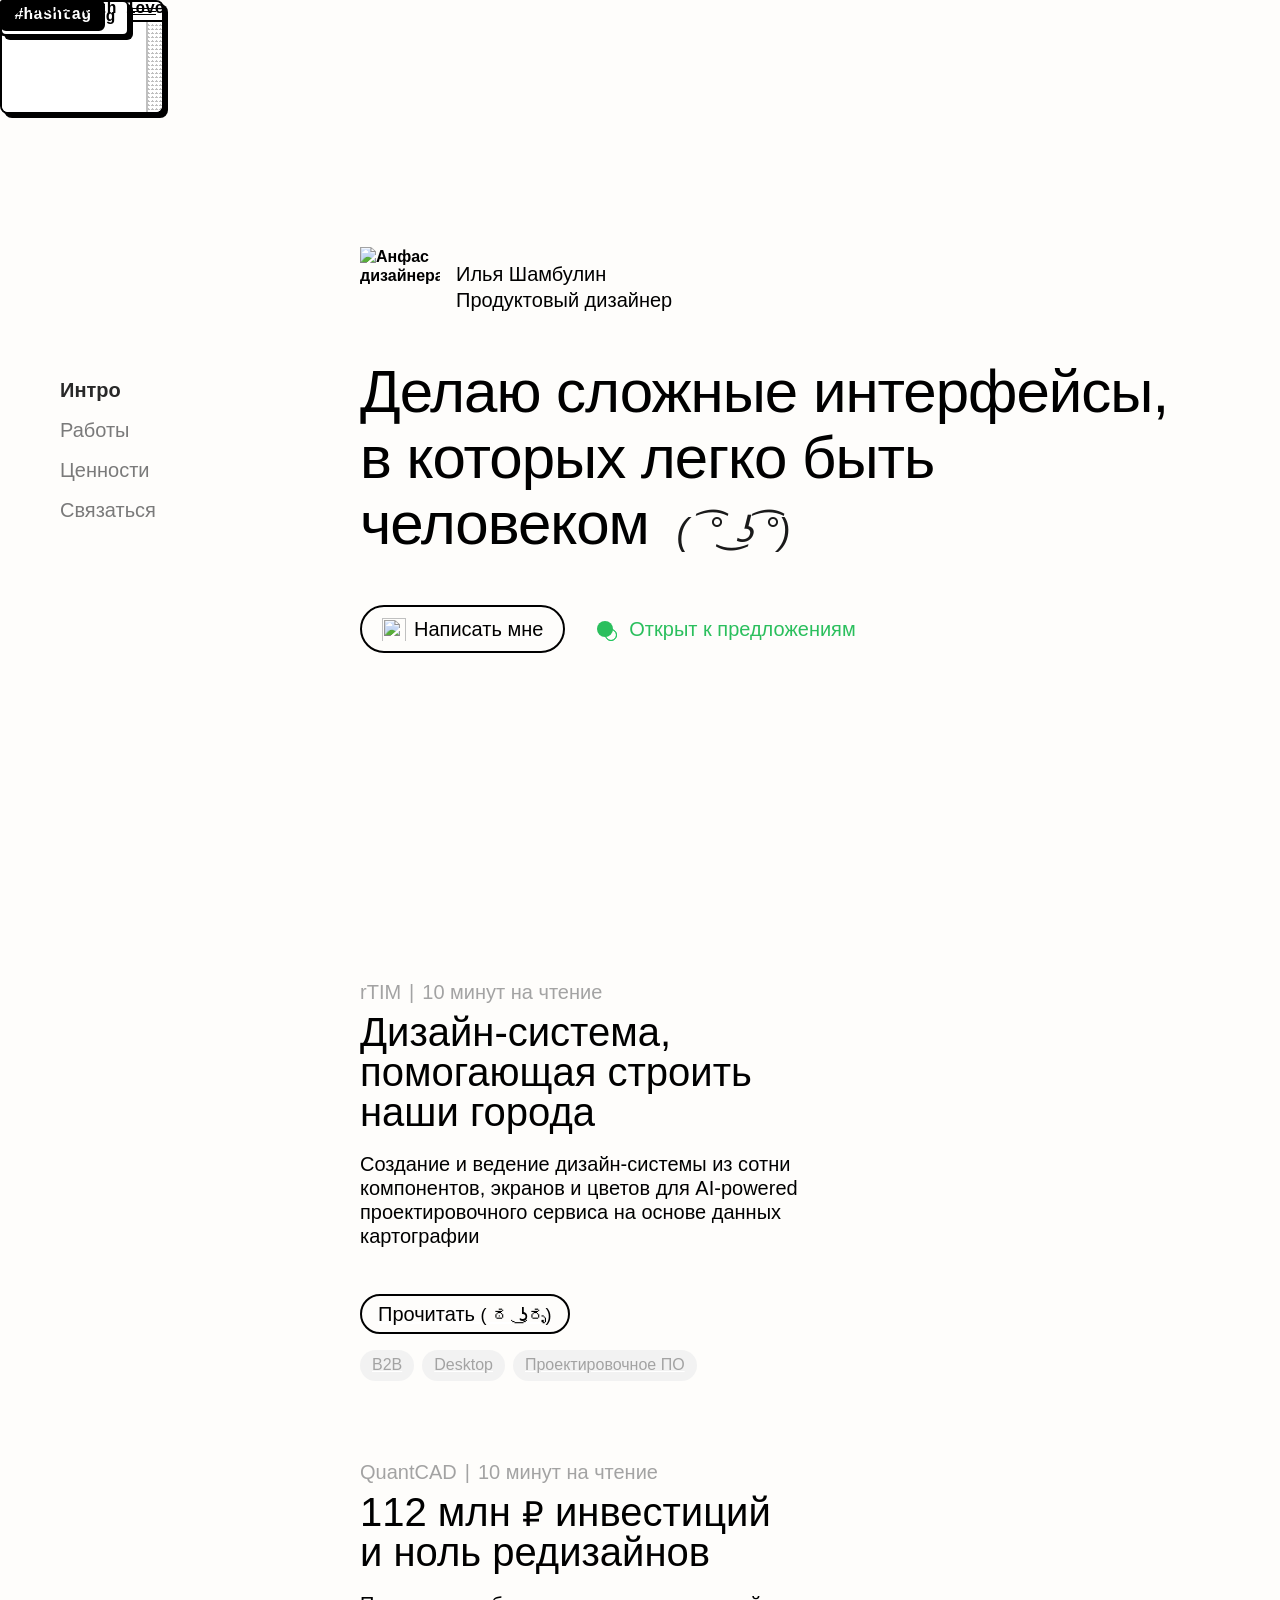
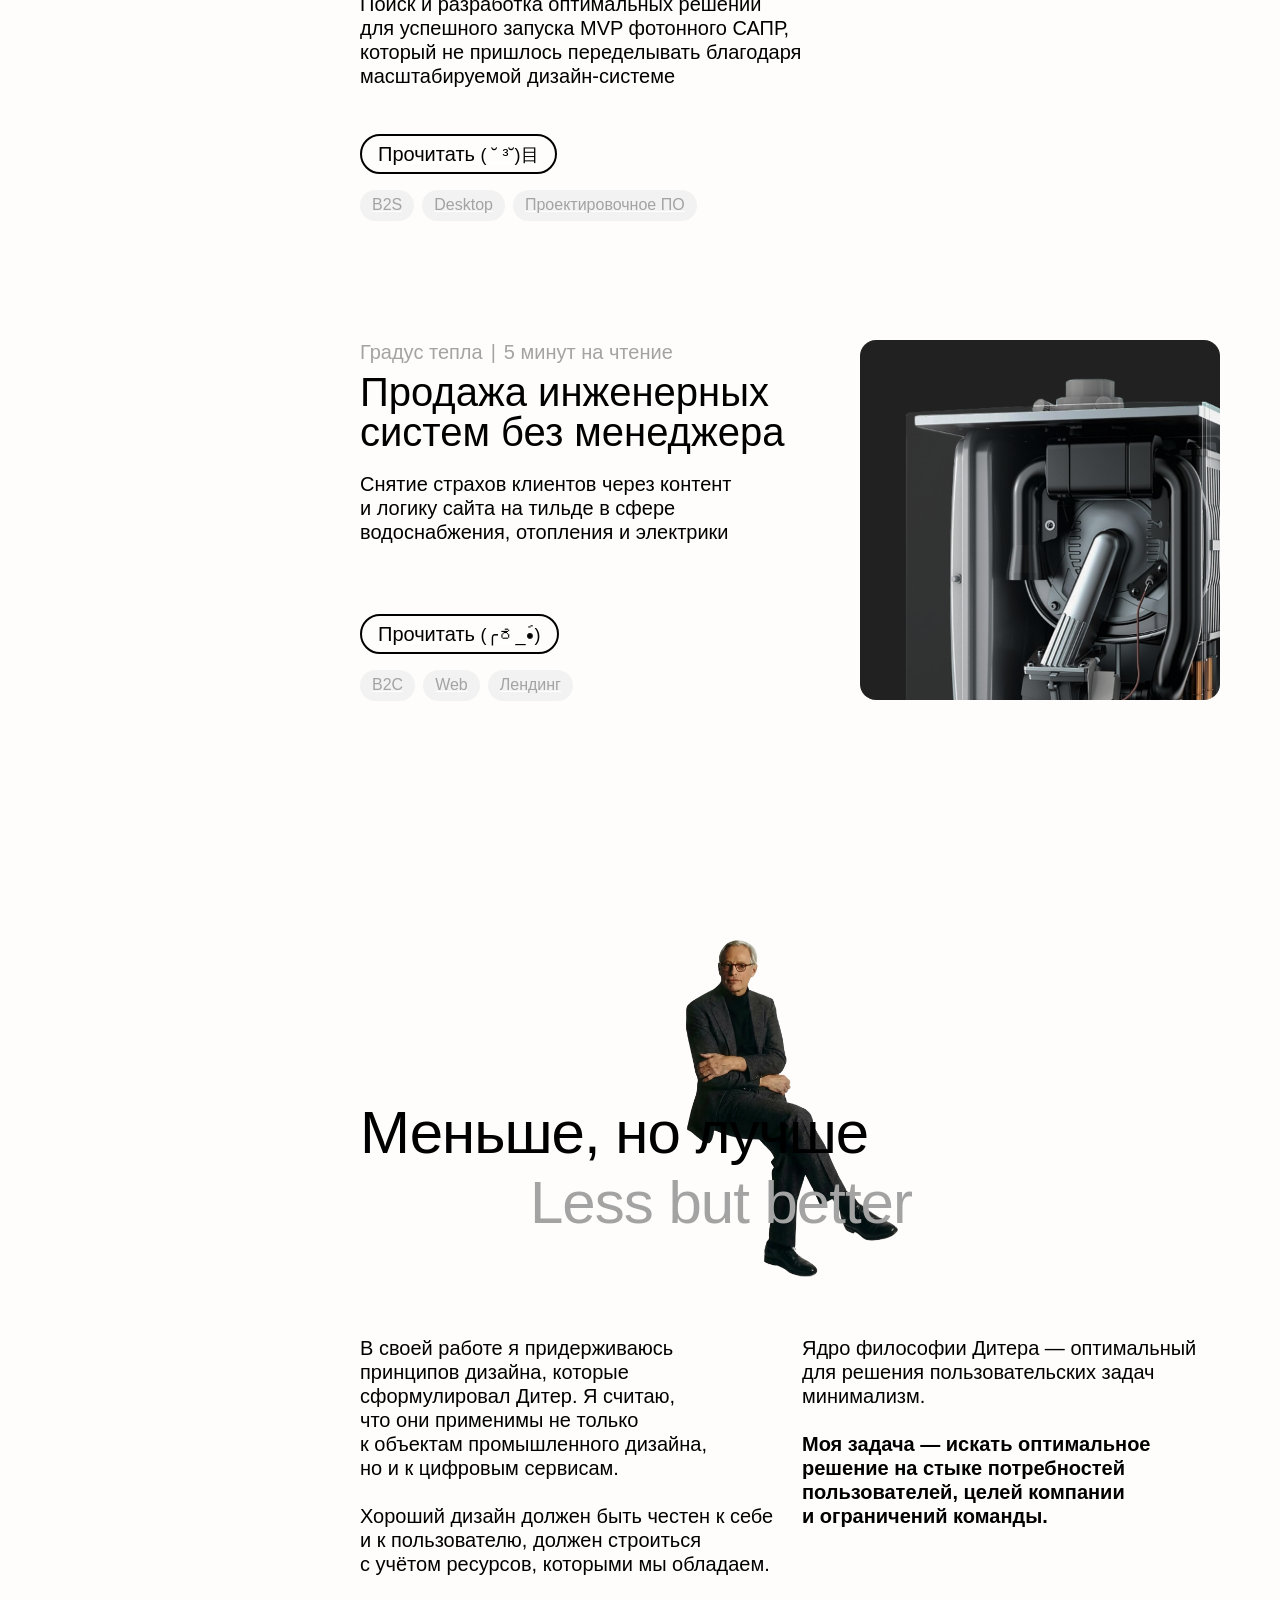
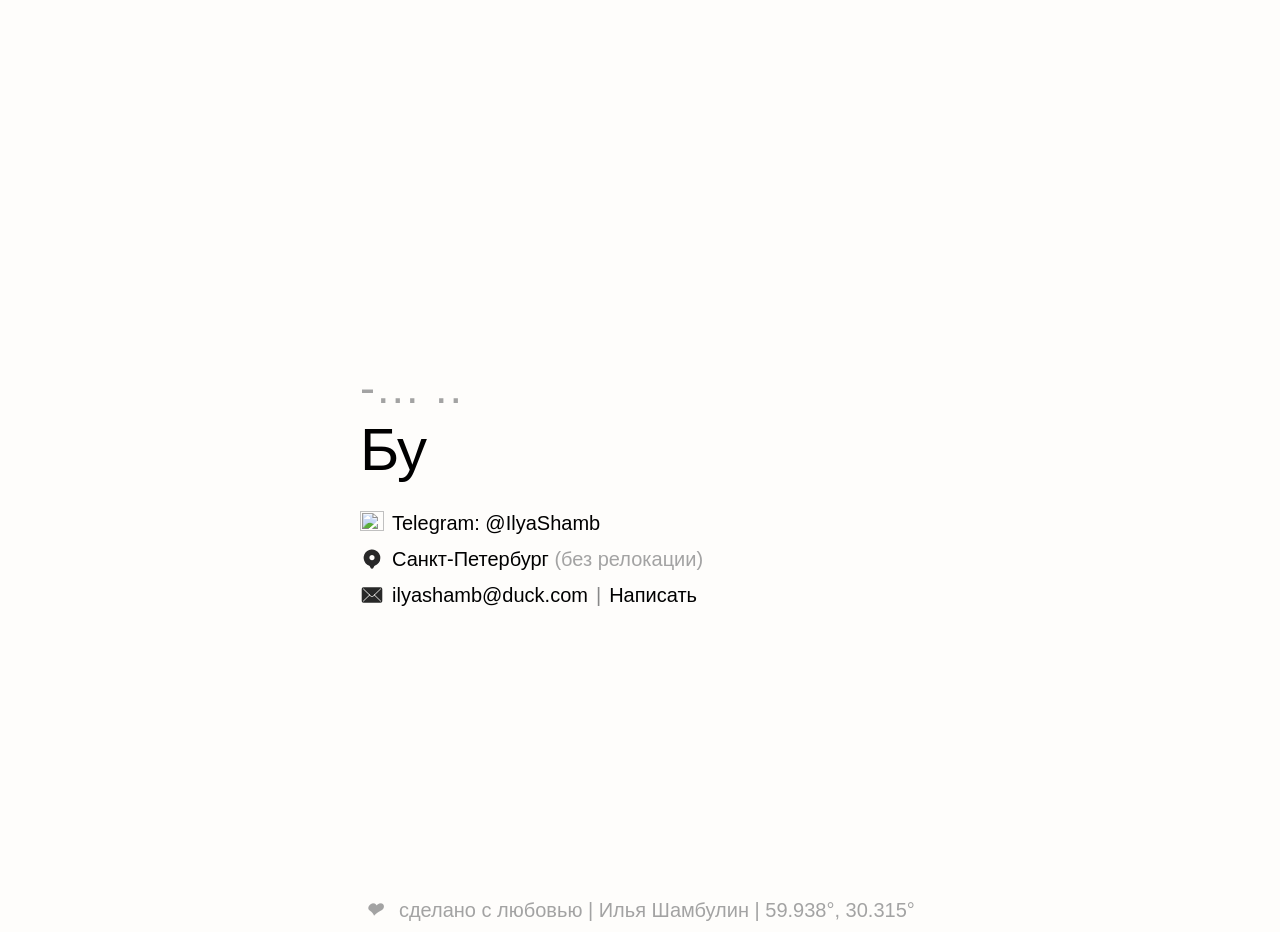
==== index.html @ 3bfd92f5 "Update index.html" ====
<!DOCTYPE html><html lang="ru-RU" data-ws-project="18eab014-7543-48b5-845f-8b65e1f3f7b2" data-ws-version="3207" data-ws-last-published="2026-08-13T13:34:32.601Z"><head><link rel="stylesheet" type="text/css" href="./assets/static/app_generated_index-6937cd5a.C0_M3Tja.css"><meta charSet="UTF-8"/><meta name="viewport" content="width=device-width,initial-scale=1"/><link rel="icon" href="./assets/avatar_wD6Rh8InQc6aRE7RC56OQ.png"/><link rel="preload" href="./assets/classicrussian_bolditalic_9OGPqjnCWGj2nlQ7H7Hf0.ttf" as="font" crossorigin="anonymous"/><link rel="preload" href="./assets/classicrussian_zdp5-O2AtRqAIZSBXaFfG.ttf" as="font" crossorigin="anonymous"/><link rel="preload" href="./assets/VelaSans-GX_v_5DtQOWyEVeM3bXiqVU8.ttf" as="font" crossorigin="anonymous"/><link rel="preload" href="./assets/classicrussianplain_XXMua8U76VDK3aVS9K5cd.ttf" as="font" crossorigin="anonymous"/><link rel="preload" href="./assets/classicrussian_bold_OxcgvGtvwvAwzeBKwHShq.ttf" as="font" crossorigin="anonymous"/><link rel="preload" href="./assets/VelaSans-Light_0sa8UXgQ8-6hzxlTDA9-d.ttf" as="font" crossorigin="anonymous"/><link rel="preload" href="./assets/classicrussianbolditalic_Dx6Uvg1MAPd5I9fWqqbDJ.ttf" as="font" crossorigin="anonymous"/><link rel="preload" href="./assets/VelaSans-Regular_l1R7RQq8PDNvC935XG6EB.ttf" as="font" crossorigin="anonymous"/><link rel="preload" href="./assets/classicrussian_italic_DydJDyeVNhB8pcziGelwg.ttf" as="font" crossorigin="anonymous"/><link rel="preload" href="./assets/classicrussianitalic_Ve7pfI9u21nFBPocc-GYI.ttf" as="font" crossorigin="anonymous"/><link rel="preload" href="./assets/classicrussianbold_EVyQkBmEr1aB2T3vLyeCJ.ttf" as="font" crossorigin="anonymous"/><meta property="og:url" content="https://url/"/><meta property="og:title" content="Илья Шамбулин | продуктовый дизайнер"/><meta property="og:type" content="website"/><title>Илья Шамбулин | продуктовый дизайнер</title></head><body class="w-element cbgfy19 c1ghyfie cktccy8 c15im3zh cidopjm c1t1ky9i cjgug1y c10upm9x crtfhpm"><div class="w-element c5ud6dt ctrqbiw c1uj8myn c1bdxy3n c1f6vrps c11f31e3 c1hbfygp c1axp7bz c1hwq8cc c1t1ky9i c18hk7wt cs6kyoq cjgug1y c1aqv6us cvolzx7 c1bss3jj c1npjhdx c1w0f9rl c1ijy4jg crjcrep ck8szcj"><div id="intro" class="w-element c1dt4toh c1t1ky9i c9y978x c14sb83n c5ud6dt c11f31e3 ctdclm5 c15s627d c1hwq8cc ckl92cv cyvmqhh cgdvsya ci6t33 c1ijy4jg crjcrep"><div class="w-element c1t1ky9i c12jobch cn43n1h c1ss0qyd c1bf3gbv cbzgvrn cjgug1y c18tpnkd cs6kyoq c1ghyfie c1y3tvcb ctdclm5 c1lmqsq8 c11f31e3 cseikrj cq6vf2n cknnh12 cbgt5od cnpmm9y crtfhpm reveal-group"><div class="w-element c1t1ky9i c12jobch cn43n1h c1ss0qyd c1bf3gbv c12z4sws cjgug1y cbgt5od c12pndbt cja3lwc"><div data-reveal="" class="w-element chqwizw cttdk6k c1t1ky9i c1sesscl c9y978x cs6kyoq cf9kvnj c93layf c9uu1mj c1ghyfie cv9ty0f cefdn9z c9e82x3 ckvhfsb"><div class="w-element ctyqyhg c8lis7b c11f31e3 c1vg1ldp crzsn58"><img class="w-image avatar" alt="Анфас дизайнера" width="80" height="80" sizes="100vw" srcSet="./assets/avatar_wD6Rh8InQc6aRE7RC56OQ.png 16w, ./assets/avatar_wD6Rh8InQc6aRE7RC56OQ.png 32w, ./assets/avatar_wD6Rh8InQc6aRE7RC56OQ.png 48w, ./assets/avatar_wD6Rh8InQc6aRE7RC56OQ.png 64w, ./assets/avatar_wD6Rh8InQc6aRE7RC56OQ.png 96w, ./assets/avatar_wD6Rh8InQc6aRE7RC56OQ.png 128w, ./assets/avatar_wD6Rh8InQc6aRE7RC56OQ.png 256w" src="./assets/avatar_wD6Rh8InQc6aRE7RC56OQ.png" decoding="async" loading="lazy"/></div><h3 class="w-element cbgfy19 c13hwq9p c1yboeqv cfky18h cje2fxc clako7o c5bqngv cee4xb8">Илья Шамбулин<br/><span class="w-element">Продуктовый дизайнер</span></h3></div><h1 data-reveal="" class="w-element cieqqcu c1u5offw clako7o c1vrp7pb c5bqngv c1am9md2 cpllduj c1i78djw c11isikc"><span class="w-element cwnd9p8 c1vrp7pb c11isikc c1vom59">Делаю сложные интерфейсы, <br/>в которых легко быть человеком </span><div class="w-html-embed c15lq6mx c91d8ro c1jcpumz c16z13ob cjs4ars cxq86i1 c385xy3">


    <meta charset="UTF-8">
    <meta name="viewport" content="width=device-width, initial-scale=1.0">
    <title>Интерактивный Каомодзи</title>
     <style>
                  body {
                    display: flex;
                    justify-content: center;
                    align-items: center;
                    height: 100vh;
                    background-color: #f0f2f5;
                    margin: 0;
                    font-family: Arial, sans-serif;
                    user-select: none;
                  }

                  /* ГЛАВНЫЙ КОНТЕЙНЕР (Обертка для эффекта ховера) */
                  .kaomoji-wrapper {
                    position: relative;
                    cursor: default;
                    display: inline-flex;
                    justify-content: center;
                    align-items: center;
                  }

                  /* Контейнер для всего лица с вашими настройками */
                  .lenny-face {                  .lenny-face {
                    position: relative; /* Важно для абсолютного позиционирования рта */
                    display: inline-flex;
                    align-items: center;
                    color: #1a1a1a;
                    opacity: 1;
                    visibility: visible;
                    transition:
                      opacity 0.1s ease,
                      visibility 0.2s;
                  }

                  /* ВАШ ТЕКСТ ПРИ НАВЕДЕНИИ */
                  .hover-text {
                    position: absolute;
                    color: #1a1a1a; /* Цвет изменен на черный */
                    opacity: 0;
                    visibility: hidden;
                    white-space: nowrap;
                    transition:
                      opacity 0.1s ease,
                      visibility 0.2s;
                  }

                  /* ЛОГИКА СМЕНЫ ПРИ НАВЕДЕНИИ (HOVER) */
                  .kaomoji-wrapper:hover .lenny-face {                  .kaomoji-wrapper:hover .lenny-face {
                    opacity: 0;
                    visibility: hidden;
                  }
                  .kaomoji-wrapper:hover .hover-text {
                    opacity: 1;
                    visibility: visible;
                  }

                  /* --- ВАШИ ЧИСЛОВЫЕ НАСТРОЙКИ ИЗ ПРИМЕРА --- */
                  .eye-container {
                    position: relative;
                    display: inline-block;
                    width: 32px;
                    height: 38px;
                  }

                  .brow {
                    position: absolute;
                    left: 14px;
                    top: 0px;
                    line-height: 1;
                  }

                  .pupil {
                    position: absolute;
                    left: 18px;
                    top: 0px;
                    line-height: 1;
                    transition: transform 0.05s ease-out;
                  }

                  .center-space {
                    display: inline-block;
                    width: 24px;
                    height: 1px;
                  }

                  .mouth-nose {
                    position: absolute;
                    left: 56px;
                    top: 0px;
                    line-height: 1;
                    white-space: nowrap;
                  }
                </style>



    <div class="kaomoji-wrapper">
        
        <div class="lenny-face" id="lenny">
            <span>(</span>
            
            <span class="eye-container">
                <span class="brow">͡</span>
                <span class="pupil">°</span>
            </span>
            
            <span class="center-space"></span>
            
            <span class="mouth-nose"> ͜ʖ </span>
            
            <span class="eye-container">
                <span class="brow">͡</span>
                <span class="pupil">°</span>
            </span>
            
            <span>)</span>
        </div>

        <div class="hover-text">( ͡ᵔ ͜ʖ ͡ᵔ)</div>

    </div>

     <script>
					  document.addEventListener("DOMContentLoaded", () => {					  document.addEventListener("DOMContentLoaded", () => {
					  // Безопасное объявление через var убирает конфликты "already been declared"
					  var pupils = document.querySelectorAll(".pupil");
					  var lennyFace = document.querySelector(".lenny-face");

					  window.addEventListener("mousemove", (e) => {
					  // Проверяем, что элементы существуют на странице, чтобы избежать ошибок "is not defined"
					  if (lennyFace && pupils.length > 0) {
					  // Проверка: если лицо скрыто ховером, не пересчитываем координаты зрачков
					  if (getComputedStyle(lennyFace).visibility !== "hidden") {
					  pupils.forEach((pupil) => {
					  const rect = pupil.getBoundingClientRect();
					  const pupilX = rect.left + rect.width / 2;
					  const pupilY = rect.top + rect.height / 2;

					  const angle = Math.atan2(
					  e.clientY - pupilY,
					  e.clientX - pupilX,
					  );
					  const maxDistance = 3; /* Ваша дистанция хода зрачка */

					  const moveX = Math.cos(angle) * maxDistance;
					  const moveY = Math.sin(angle) * maxDistance;

					  pupil.style.transform = `translate(${moveX}px, ${moveY}px)`;
					  });
					  }
					  }
					  });
					  });
				  </script>

</div></h1></div><div data-reveal="" class="w-element c1t1ky9i c1sesscl c9y978x cs6kyoq c1bk30av c12z4sws crtfhpm ctn2de2 c1w0f9rl c1ijy4jg c14mz0w7 c7565xs"><a type="button" href="https://www.google.com/" class="w-element chqwizw c1dbhjn4 cttdk6k c15tuz05 cic10qx c1i0y4jr c1o1oanr c1uj8myn ctrqbiw ciwe2ci c1yovmgn c1ffxkx7 c75s3ps ciuyspz cw7re8b c1t1ky9i c9y978x c1h3h4ca coo2v9f c1bblol2 crkq6wa clbpz92 c3ntk31 c4ea4e6 cnpmm9y c1uspl8d c1a4g5eq cb7tjgb c11bfe8v c16o0cst c1hoan7r"><img class="w-image cbo0a7t c58loiw c1i0y4jr c10k4pw5 c125iaj9" alt="" width="24" height="24" sizes="100vw" srcSet="./assets/tg_black_UMqRFE3bOfBt2wZt4HQ1Q.svg 16w, ./assets/tg_black_UMqRFE3bOfBt2wZt4HQ1Q.svg 32w, ./assets/tg_black_UMqRFE3bOfBt2wZt4HQ1Q.svg 48w" src="./assets/tg_black_UMqRFE3bOfBt2wZt4HQ1Q.svg" decoding="async" loading="lazy"/><span class="w-element cbgfy19 cjmqefl c5bqngv cfky18h c1xb78yf cee4xb8 c1hoan7r">Написать мне</span></a><div class="w-element c1t1ky9i c1sesscl c9y978x cs6kyoq cf9kvnj cdlt2zp c1ghyfie c9uu1mj c1u8skea"><div class="w-element c1t1ky9i c11f31e3 c1sesscl c1ghyfie c9uu1mj c9y978x c1h3h4ca c12jobch cn43n1h c1ss0qyd c1bf3gbv c93layf ctdclm5 c95fmx9 c1wz28sq"><div class="w-element clh4sgj c5qf0q2 crvcavn ch88x4d c3bqno0 cyevpe8 cnudor3 c1ffxkx7 c75s3ps ciuyspz cw7re8b c11f31e3 cbyw8y2 c1hfv5o0 cv9ty0f cefdn9z"></div><div class="w-element cyevpe8 cnudor3 c1ffxkx7 c75s3ps ciuyspz cw7re8b c11f31e3 cemq7jg clh4sgj ch04zb6 c1bealef cclut8i cu8pon3 c1hfv5o0 pulse-wave
"></div><div class="w-element cyevpe8 cnudor3 c1ffxkx7 c75s3ps ciuyspz cw7re8b c18m3nax clh4sgj c30mykz ch04zb6 c1bealef cclut8i cu8pon3 c1hfv5o0 pulse-wave wave-delayed
"></div><div class="w-html-embed czmkkbm cyevpe8 cnudor3 c1mxnpsi"><style>
@keyframes pulse-ring {
  0% {
    transform: translate(-50%, -50%) scale(1); /* Центрирование + масштаб */
    opacity: 0.8;
  }
  100% {
    transform: translate(-50%, -50%) scale(4); /* Центрирование сохраняется */
    opacity: 0;
  }
}

.pulse-wave {
  display: block !important;
  width: 12px !important; 
  height: 12px !important;
  
  /* Обводка */
  background-color: transparent !important;
  border: 1.5px solid #22c55e !important;
  border-radius: 50% !important;
  
  /* Жесткое позиционирование в центр */
  position: absolute !important;
  top: 50% !important;
  left: 50% !important;
  margin: 0 !important;
  padding: 0 !important;
  
  /* Анимация (медленная - 4 секунды) */
  animation: pulse-ring 4s ease-out infinite !important;
  z-index: 1 !important;
}

.wave-delayed {
  animation-delay: 2s !important;
}
</style>

</div></div><h3 class="w-element cfky18h c15tuz05 c13hwq9p c1ssdpzc cje2fxc clako7o cbgfy19 c5bqngv ch04zb6 c1bealef cclut8i cu8pon3 cee4xb8">Открыт к предложениям</h3></div></div></div></div><div class="w-element c1t1ky9i cjgug1y cjbidmg c1bf3gbv"><div class="w-element c1t1ky9i cjgug1y c1g7k7ti cdqfwys c1u5offw c124mwf6"><div id="works" class="w-element cbgt5od c1t1ky9i c1r0i6f5 c11l58ng cxw5uam cmdfsav"><div class="w-element c1j8iybi c1t1ky9i cjgug1y cwh5kk cyhpsl7"><div class="w-element c1t1ky9i cjgug1y c6p55kh c5uqp3h c1ykdc61"><div class="w-element c1t1ky9i cjgug1y c1bblol2 coo2v9f"><div data-reveal="" class="w-element c1t1ky9i c1sesscl coo2v9f c1bblol2"><h3 class="w-element c5bqngv cfky18h c7ydmfi cje2fxc clako7o">rTIM</h3><h3 class="w-element c5bqngv cfky18h c7ydmfi cje2fxc clako7o">|</h3><h3 class="w-element c5bqngv cfky18h c7ydmfi cje2fxc clako7o">10 минут на чтение</h3></div><h2 data-reveal="" class="w-element chydk8c c1u5offw clako7o c1vrp7pb c5bqngv c1j8iybi c1qi3ah2 c13hwq9p c1e37voh c1n6thg7 c126mgj0 ctjol56 c1r42fpw">Дизайн-система, помогающая строить наши города</h2></div><p data-reveal="" class="w-element c5bqngv cfky18h c14yn3m5 cje2fxc clako7o">Создание и ведение дизайн-системы из сотни компонентов, экранов и цветов для AI-powered проектировочного сервиса на основе данных картографии</p></div><div data-reveal="" class="w-element c1t1ky9i cjgug1y cdlt2zp cf9kvnj"><a type="button" href="https://www.google.com/" class="w-element chqwizw c1dbhjn4 cttdk6k c15tuz05 cic10qx c1i0y4jr c1o1oanr c1vxr82e c1nw50m c11o1rsj c1dtxm8y c1ffxkx7 c75s3ps ciuyspz cw7re8b c1t1ky9i c9y978x c1h3h4ca coo2v9f c1bblol2 crkq6wa clbpz92 c3ntk31 c4ea4e6 cnpmm9y c9uu1mj c1uspl8d"><span class="w-element cbgfy19 cjmqefl c5bqngv cfky18h c1xb78yf">Прочитать <span class="w-element c16kw8ic">( ಠ ͜ʖರೃ)</span></span></a><div class="w-element c1t1ky9i coo2v9f c1bblol2"><a type="button" class="w-element chqwizw c1dbhjn4 cttdk6k c15tuz05 c1qrm8ng c1i0y4jr c1o1oanr cl68b6d c4eebdq c11o1rsj c1dtxm8y c1ffxkx7 c75s3ps ciuyspz cw7re8b c1t1ky9i c9y978x c1h3h4ca coo2v9f c1bblol2 crkq6wa clbpz92 c3ntk31 c4ea4e6 cnpmm9y c9uu1mj c1ibe1yk c1n18ztd" href="#"><span class="w-element cbgfy19 cjmqefl c5bqngv c1ykdc61 c7ydmfi">B2B</span></a><a type="button" aria-current="page" class="w-element chqwizw c1dbhjn4 cttdk6k c15tuz05 c1qrm8ng c1i0y4jr c1o1oanr cl68b6d c4eebdq c11o1rsj c1dtxm8y c1ffxkx7 c75s3ps ciuyspz cw7re8b c1t1ky9i c9y978x c1h3h4ca coo2v9f c1bblol2 crkq6wa clbpz92 c3ntk31 c4ea4e6 cnpmm9y c9uu1mj c1ibe1yk c1n18ztd active" href="/"><span class="w-element cbgfy19 cjmqefl c5bqngv c1ykdc61 c7ydmfi">Desktop<br/></span></a><a type="button" aria-current="page" class="w-element chqwizw c1dbhjn4 cttdk6k c15tuz05 c1qrm8ng c1i0y4jr c1o1oanr cl68b6d c4eebdq c11o1rsj c1dtxm8y c1ffxkx7 c75s3ps ciuyspz cw7re8b c1t1ky9i c9y978x c1h3h4ca coo2v9f c1bblol2 crkq6wa clbpz92 c3ntk31 c4ea4e6 cnpmm9y c9uu1mj c1ibe1yk c1n18ztd active" href="/"><span class="w-element cbgfy19 cjmqefl c5bqngv c1ykdc61 c7ydmfi">Проектировочное ПО</span></a></div></div></div><div data-reveal="" class="w-html-embed c9uu1mj c1ghyfie c1xx4jjy c1plx3me c3gpemq c1nzigw9 cejj1yn c1bdxy3n ccsx6tw cpiyym7 cm3aiw2 c1e341c9"><iframe src="https://kinescope.io/embed/cRDgfb3jn4EdhQTpLdnEGq" allow="autoplay; fullscreen; picture-in-picture; encrypted-media; gyroscope; accelerometer; clipboard-write; screen-wake-lock;" frameborder="0" allowfullscreen width="360" height="360"></iframe></div></div><div id="works" class="w-element cbgt5od c1t1ky9i c1r0i6f5 c11l58ng cxw5uam"><div class="w-element c1j8iybi c1t1ky9i cjgug1y cwh5kk cyhpsl7"><div class="w-element c1t1ky9i cjgug1y c6p55kh c5uqp3h c1ykdc61"><div class="w-element c1t1ky9i cjgug1y c1bblol2 coo2v9f"><div data-reveal="" class="w-element c1t1ky9i c1sesscl coo2v9f c1bblol2"><h3 class="w-element c5bqngv cfky18h c7ydmfi cje2fxc clako7o">QuantCAD</h3><h3 class="w-element c5bqngv cfky18h c7ydmfi cje2fxc clako7o">|</h3><h3 class="w-element c5bqngv cfky18h c7ydmfi cje2fxc clako7o">10 минут на чтение</h3></div><h2 data-reveal="" class="w-element chydk8c c1u5offw clako7o c1vrp7pb c5bqngv c1j8iybi c1qi3ah2 c13hwq9p c1e37voh c1n6thg7 c126mgj0 ctjol56 c1r42fpw">112 млн <span class="w-element chqwizw cxl7cjc cw3msh">₽</span> инвестиций <br/>и ноль редизайнов</h2></div><p data-reveal="" class="w-element c5bqngv cfky18h c14yn3m5 cje2fxc clako7o">Поиск и разработка оптимальных решений <br/>для успешного запуска MVP фотонного САПР, который не пришлось переделывать благодаря масштабируемой дизайн-системе</p></div><div data-reveal="" class="w-element c1t1ky9i cjgug1y cdlt2zp cf9kvnj"><a type="button" href="https://www.google.com/" class="w-element chqwizw c16kw8ic cttdk6k c15tuz05 cic10qx c1i0y4jr c1o1oanr c1vxr82e c1nw50m c11o1rsj c1dtxm8y c1ffxkx7 c75s3ps ciuyspz cw7re8b c1t1ky9i c9y978x c1h3h4ca coo2v9f c1bblol2 crkq6wa clbpz92 c3ntk31 c4ea4e6 cnpmm9y c9uu1mj c1uspl8d"><span class="w-element cbgfy19 cjmqefl c5bqngv cfky18h c1xb78yf">Прочитать <span class="w-element c16kw8ic">( ˘ ³˘)目</span></span></a><div class="w-element c1t1ky9i coo2v9f c1bblol2"><a type="button" aria-current="page" class="w-element chqwizw c1dbhjn4 cttdk6k c15tuz05 c1qrm8ng c1i0y4jr c1o1oanr cl68b6d c4eebdq c11o1rsj c1dtxm8y c1ffxkx7 c75s3ps ciuyspz cw7re8b c1t1ky9i c9y978x c1h3h4ca coo2v9f c1bblol2 crkq6wa clbpz92 c3ntk31 c4ea4e6 cnpmm9y c9uu1mj c1ibe1yk c1n18ztd active" href="/"><span class="w-element cbgfy19 cjmqefl c5bqngv c1ykdc61 c7ydmfi">B2S</span></a><a type="button" aria-current="page" class="w-element chqwizw c1dbhjn4 cttdk6k c15tuz05 c1qrm8ng c1i0y4jr c1o1oanr cl68b6d c4eebdq c11o1rsj c1dtxm8y c1ffxkx7 c75s3ps ciuyspz cw7re8b c1t1ky9i c9y978x c1h3h4ca coo2v9f c1bblol2 crkq6wa clbpz92 c3ntk31 c4ea4e6 cnpmm9y c9uu1mj c1ibe1yk c1n18ztd active" href="/"><span class="w-element cbgfy19 cjmqefl c5bqngv c1ykdc61 c7ydmfi">Desktop<br/></span></a><a type="button" aria-current="page" class="w-element chqwizw c1dbhjn4 cttdk6k c15tuz05 c1qrm8ng c1i0y4jr c1o1oanr cl68b6d c4eebdq c11o1rsj c1dtxm8y c1ffxkx7 c75s3ps ciuyspz cw7re8b c1t1ky9i c9y978x c1h3h4ca coo2v9f c1bblol2 crkq6wa clbpz92 c3ntk31 c4ea4e6 cnpmm9y c9uu1mj c1ibe1yk c1n18ztd active" href="/"><span class="w-element cbgfy19 cjmqefl c5bqngv c1ykdc61 c7ydmfi">Проектировочное ПО</span></a></div></div></div><div data-reveal="" class="w-html-embed c9uu1mj c1ghyfie c1xx4jjy c1plx3me c3gpemq c1nzigw9 cejj1yn c1bdxy3n ccsx6tw cpiyym7 cm3aiw2 c1e341c9"><div style="width: 360px; height: 360px; overflow: hidden; position: relative; border-radius: 16px; transform: translateZ(0); -webkit-mask-image: -webkit-radial-gradient(white, black);">
  <iframe src="https://kinescope.io/embed/txtkvuNb88DndtBW3jGeCd" 
          allow="autoplay; fullscreen; picture-in-picture; encrypted-media; gyroscope; accelerometer; clipboard-write; screen-wake-lock;" 
          frameborder="0" 
          allowfullscreen 
          style="position: absolute; width: 102%; height: 102%; top: -1%; left: -1%;">
  </iframe>
</div></div></div><div id="works" class="w-element cbgt5od c1t1ky9i c1r0i6f5 c11l58ng cxw5uam"><div class="w-element c1j8iybi c1t1ky9i cjgug1y c1knwxb8 c1ca2x0x"><div class="w-element c1t1ky9i cjgug1y c6p55kh c5uqp3h c1ykdc61"><div class="w-element c1t1ky9i cjgug1y c1bblol2 coo2v9f"><div data-reveal="" class="w-element c1t1ky9i c1sesscl coo2v9f c1bblol2"><h3 class="w-element c5bqngv cfky18h c7ydmfi cje2fxc clako7o">Градус тепла</h3><h3 class="w-element c5bqngv cfky18h c7ydmfi cje2fxc clako7o">|</h3><h3 class="w-element c5bqngv cfky18h c7ydmfi cje2fxc clako7o">5 минут на чтение</h3></div><h2 data-reveal="" class="w-element chydk8c c1u5offw clako7o c1vrp7pb c5bqngv c1j8iybi c1qi3ah2 c13hwq9p c1e37voh c1n6thg7 c126mgj0 ctjol56 c1r42fpw">Продажа инженерных систем без менеджера</h2></div><p data-reveal="" class="w-element c5bqngv cfky18h c14yn3m5 cje2fxc clako7o">Снятие страхов клиентов через контент <br/>и логику сайта на тильде в сфере водоснабжения, отопления и электрики</p></div><div data-reveal="" class="w-element c1t1ky9i cjgug1y cdlt2zp cf9kvnj"><a type="button" href="https://www.google.com/" class="w-element chqwizw c1dbhjn4 cttdk6k c15tuz05 cic10qx c1i0y4jr c1o1oanr c1vxr82e c1nw50m c11o1rsj c1dtxm8y c1ffxkx7 c75s3ps ciuyspz cw7re8b c1t1ky9i c9y978x c1h3h4ca coo2v9f c1bblol2 crkq6wa clbpz92 c3ntk31 c4ea4e6 cnpmm9y c9uu1mj c1uspl8d"><span class="w-element cbgfy19 cjmqefl c5bqngv cfky18h c1xb78yf">Прочитать <span class="w-element c16kw8ic">(╭ರ_•́)</span></span></a><div class="w-element c1t1ky9i coo2v9f c1bblol2"><a type="button" aria-current="page" class="w-element chqwizw c1dbhjn4 cttdk6k c15tuz05 c1qrm8ng c1i0y4jr c1o1oanr cl68b6d c4eebdq c11o1rsj c1dtxm8y c1ffxkx7 c75s3ps ciuyspz cw7re8b c1t1ky9i c9y978x c1h3h4ca coo2v9f c1bblol2 crkq6wa clbpz92 c3ntk31 c4ea4e6 cnpmm9y c9uu1mj c1ibe1yk c1n18ztd active" href="/"><span class="w-element cbgfy19 cjmqefl c5bqngv c1ykdc61 c7ydmfi">B2С</span></a><a type="button" aria-current="page" class="w-element chqwizw c1dbhjn4 cttdk6k c15tuz05 c1qrm8ng c1i0y4jr c1o1oanr cl68b6d c4eebdq c11o1rsj c1dtxm8y c1ffxkx7 c75s3ps ciuyspz cw7re8b c1t1ky9i c9y978x c1h3h4ca coo2v9f c1bblol2 crkq6wa clbpz92 c3ntk31 c4ea4e6 cnpmm9y c9uu1mj c1ibe1yk c1n18ztd active" href="/"><span class="w-element cbgfy19 cjmqefl c5bqngv c1ykdc61 c7ydmfi">Web</span></a><a type="button" aria-current="page" class="w-element chqwizw c1dbhjn4 cttdk6k c15tuz05 c1qrm8ng c1i0y4jr c1o1oanr cl68b6d c4eebdq c11o1rsj c1dtxm8y c1ffxkx7 c75s3ps ciuyspz cw7re8b c1t1ky9i c9y978x c1h3h4ca coo2v9f c1bblol2 crkq6wa clbpz92 c3ntk31 c4ea4e6 cnpmm9y c9uu1mj c1ibe1yk c1n18ztd active" href="/"><span class="w-element cbgfy19 cjmqefl c5bqngv c1ykdc61 c7ydmfi">Лендинг</span></a></div></div></div><img data-reveal="" class="w-image cutvrtt cxw5uam cqho5js c2f9ju c1rjy4ay c1fwvg4j" alt="" width="1080" sizes="100vw" srcSet="./assets/Frame_952_1_WnhbWSJFHj14ubNz9wNwG.png 16w, ./assets/Frame_952_1_WnhbWSJFHj14ubNz9wNwG.png 32w, ./assets/Frame_952_1_WnhbWSJFHj14ubNz9wNwG.png 48w, ./assets/Frame_952_1_WnhbWSJFHj14ubNz9wNwG.png 64w, ./assets/Frame_952_1_WnhbWSJFHj14ubNz9wNwG.png 96w, ./assets/Frame_952_1_WnhbWSJFHj14ubNz9wNwG.png 128w, ./assets/Frame_952_1_WnhbWSJFHj14ubNz9wNwG.png 256w, ./assets/Frame_952_1_WnhbWSJFHj14ubNz9wNwG.png 384w, ./assets/Frame_952_1_WnhbWSJFHj14ubNz9wNwG.png 640w, ./assets/Frame_952_1_WnhbWSJFHj14ubNz9wNwG.png 750w, ./assets/Frame_952_1_WnhbWSJFHj14ubNz9wNwG.png 828w, ./assets/Frame_952_1_WnhbWSJFHj14ubNz9wNwG.png 1080w, ./assets/Frame_952_1_WnhbWSJFHj14ubNz9wNwG.png 1200w, ./assets/Frame_952_1_WnhbWSJFHj14ubNz9wNwG.png 1920w, ./assets/Frame_952_1_WnhbWSJFHj14ubNz9wNwG.png 2048w, ./assets/Frame_952_1_WnhbWSJFHj14ubNz9wNwG.png 3840w" src="./assets/Frame_952_1_WnhbWSJFHj14ubNz9wNwG.png" decoding="async" loading="lazy"/></div></div><div class="w-element c1t1ky9i cjgug1y c1aqv6us cvolzx7 cbgt5od"><div class="w-element cpiyym7 c12jobch cn43n1h c1ss0qyd c1bf3gbv cbzgvrn cjgug1y c18tpnkd cs6kyoq c1ghyfie c1y3tvcb ctdclm5 c1lmqsq8 c11f31e3 cseikrj cq6vf2n cknnh12 cbgt5od cnpmm9y reveal-group"><img id="values" data-reveal="" class="w-image c118z8uz czmkkbm c130qndo c1i9caxv cmdfsav" alt="" width="840" height="1297" sizes="100vw" srcSet="./assets/Dieter_maqpcP_tNIBJlBxB4Qn7j.png 16w, ./assets/Dieter_maqpcP_tNIBJlBxB4Qn7j.png 32w, ./assets/Dieter_maqpcP_tNIBJlBxB4Qn7j.png 48w, ./assets/Dieter_maqpcP_tNIBJlBxB4Qn7j.png 64w, ./assets/Dieter_maqpcP_tNIBJlBxB4Qn7j.png 96w, ./assets/Dieter_maqpcP_tNIBJlBxB4Qn7j.png 128w, ./assets/Dieter_maqpcP_tNIBJlBxB4Qn7j.png 256w, ./assets/Dieter_maqpcP_tNIBJlBxB4Qn7j.png 384w, ./assets/Dieter_maqpcP_tNIBJlBxB4Qn7j.png 640w, ./assets/Dieter_maqpcP_tNIBJlBxB4Qn7j.png 750w, ./assets/Dieter_maqpcP_tNIBJlBxB4Qn7j.png 828w, ./assets/Dieter_maqpcP_tNIBJlBxB4Qn7j.png 1080w, ./assets/Dieter_maqpcP_tNIBJlBxB4Qn7j.png 1200w, ./assets/Dieter_maqpcP_tNIBJlBxB4Qn7j.png 1920w" src="./assets/Dieter_maqpcP_tNIBJlBxB4Qn7j.png" decoding="async" loading="lazy"/><div class="w-element c1t1ky9i c12jobch cn43n1h c1ss0qyd c1bf3gbv cdtgyqe cjgug1y cbgt5od"><h1 data-reveal="" class="w-element cieqqcu c1u5offw clako7o c1vrp7pb c5bqngv c1am9md2 cpllduj c1i78djw"><span class="w-element cwnd9p8 c1vrp7pb">Меньше, но лучше</span></h1><h1 data-reveal="" class="w-element cieqqcu c1u5offw clako7o c1vrp7pb c5bqngv c1am9md2 cpllduj c1i78djw c6t2nsr"><span class="w-element cwnd9p8 c1vrp7pb c7ydmfi c11f31e3">Less but better</span></h1></div></div><div class="w-element clkz3ry c12jobch c1rympy0 c1ss0qyd c1bulgx4 coft08o c1ghyfie cbgt5od c18tpnkd cs6kyoq c12qkanr cq35n2q cn84w8l"><p data-reveal="" class="w-element cfky18h c1am9md2 c1753p6u cpfk4kc c1iy9oo1 c1d8lgv3 c2442mf c76l1yu">В своей работе я придерживаюсь принципов дизайна, которые сформулировал Дитер. Я считаю, что они применимы не только <br/>к объектам промышленного дизайна, но и к цифровым сервисам.<br/><br/>Хороший дизайн должен быть честен к себе и к пользователю, должен строиться с учётом ресурсов, которыми мы обладаем.</p><p data-reveal="" class="w-element cfky18h c1am9md2 c2442mf">Ядро философии Дитера — оптимальный для решения пользовательских задач минимализм.<br/><br/><b class="w-element">Моя задача — искать оптимальное решение на стыке потребностей пользователей, целей компании и ограничений команды.</b></p></div></div></div><div class="w-element c1t1ky9i cjgug1y czl8c44 c6p55kh c5uqp3h c18tpnkd c1h3h4ca c1bdxy3n chrz30a reveal-group"><h1 data-reveal="" id="contact" class="w-element cieqqcu c1u5offw clako7o c1vrp7pb c5bqngv cbgt5od cpllduj c1i78djw c1t1ky9i cjgug1y cdlt2zp cf9kvnj c1ghyfie c18tpnkd c1h3h4ca c1wz28sq"><span data-reveal="" class="w-element cwnd9p8 c1vrp7pb cbgt5od cvqwz5o cic10qx typewriter-morse">Будем на связи</span></h1><div class="w-element c1t1ky9i cjgug1y c1bblol2 coo2v9f"><div data-reveal="" class="w-element c1t1ky9i c9y978x cs6kyoq coo2v9f c1bblol2 cfky18h"><img class="w-image cbo0a7t" alt="" width="24" height="24" sizes="100vw" srcSet="./assets/tg_black_UMqRFE3bOfBt2wZt4HQ1Q.svg 16w, ./assets/tg_black_UMqRFE3bOfBt2wZt4HQ1Q.svg 32w, ./assets/tg_black_UMqRFE3bOfBt2wZt4HQ1Q.svg 48w" src="./assets/tg_black_UMqRFE3bOfBt2wZt4HQ1Q.svg" decoding="async" loading="lazy"/><a href="https://t.me/IlyaShamb" class="w-element c13to7nf cfky18h c15tuz05 c1vcftj7 c1xb78yf cbgfy19 c1ioryru">Telegram: @IlyaShamb</a></div><div data-reveal="" class="w-element c1t1ky9i c9y978x cs6kyoq coo2v9f c1bblol2"><img class="w-image cbo0a7t" alt="" width="28" height="28" sizes="100vw" srcSet="./assets/Pin_PMqRZ83VWm5uBT3v-6RJE.svg 16w, ./assets/Pin_PMqRZ83VWm5uBT3v-6RJE.svg 32w, ./assets/Pin_PMqRZ83VWm5uBT3v-6RJE.svg 48w, ./assets/Pin_PMqRZ83VWm5uBT3v-6RJE.svg 64w" src="./assets/Pin_PMqRZ83VWm5uBT3v-6RJE.svg" decoding="async" loading="lazy"/><h2 data-reveal="" class="w-element cfky18h c1u5offw clako7o cbgfy19 c5bqngv cgxs7b2 c15tuz05 c13hwq9p c1e37voh c1n6thg7 c126mgj0 ctjol56 c1r42fpw">Санкт-Петербург <span class="w-element c7ydmfi">(без релокации)</span></h2></div><div data-reveal="" class="w-element c1t1ky9i c9y978x cs6kyoq coo2v9f c1bblol2"><img class="w-image cbo0a7t" alt="" width="28" height="28" sizes="100vw" srcSet="./assets/mail_sX_tTpvUK3BjEj_cG_KR2.svg 16w, ./assets/mail_sX_tTpvUK3BjEj_cG_KR2.svg 32w, ./assets/mail_sX_tTpvUK3BjEj_cG_KR2.svg 48w, ./assets/mail_sX_tTpvUK3BjEj_cG_KR2.svg 64w" src="./assets/mail_sX_tTpvUK3BjEj_cG_KR2.svg" decoding="async" loading="lazy"/><div class="w-html-embed c15tuz05 cfky18h c1vcftj7 cbgfy19"><div class="email-widget">
  <span class="copy-text" id="copyTextBtn" data-copy="ilyashamb@duck.com">
    <span class="copy-original">ilyashamb@duck.com</span>
    <span class="copy-feedback">Скопировано (°◡°♡)</span>
  </span>
  <span class="divider">|</span>
  <a class="mail-link" href="mailto:ilyashamb@duck.com?subject=Предложение%20по%20работе&body=Привет!%20Хочу%20предложить%20сотрудничество,%20когда%20будет%20удобно%20созвониться%20для%20обсуждения%20деталей?">
    Написать
  </a>
</div>

<style>
.email-widget {
  display: inline-flex;
  align-items: center;
  gap: 8px;
  font-family: inherit;
}

.copy-text {
  cursor: pointer;
  position: relative;
  display: inline-block;
  user-select: none;
  transition: opacity 0.2s ease;
}

.copy-text:hover {
  opacity: 0.7;
}

.copy-original {
  display: inline-block;
}

.copy-feedback {
  display: none;
  color: #2e7d32;
  font-weight: 500;
}

.copy-text.copied .copy-original {
  display: none;
}

.copy-text.copied .copy-feedback {
  display: inline-block;
}

.divider {
  color: #888;
}

.mail-link {
  color: inherit;
  text-decoration: none; /* Убрано подчёркивание */
  font-weight: normal;   /* Обычный жирность текста */
  transition: opacity 0.2s ease;
}

.mail-link:hover {
  opacity: 0.7;
}
</style>

<script>
document.addEventListener('DOMContentLoaded', () => {
  const copyBtn = document.getElementById('copyTextBtn');
  let timeoutId = null;

  if (copyBtn) {
    copyBtn.addEventListener('click', async () => {
      const textToCopy = copyBtn.getAttribute('data-copy');
      
      try {
        await navigator.clipboard.writeText(textToCopy);
        copyBtn.classList.add('copied');
        
        if (timeoutId) clearTimeout(timeoutId);
        
        timeoutId = setTimeout(() => {
          copyBtn.classList.remove('copied');
        }, 2000);
      } catch (err) {
        console.error('Ошибка копирования:', err);
      }
    });
  }
});
</script></div></div></div></div><div class="w-element c1vs0y4n c1jtgw1l c1a3xdoe c1t1ky9i cjgug1y c1bblol2 coo2v9f ctdclm5 c17ed0gl c9uu1mj crccz8s c1ghyfie menu-sidebar
"><a class="w-element c13to7nf cfky18h c5bqngv c7ydmfi cnpmm9y menu-link
" href="#intro">Интро</a><a class="w-element c13to7nf cfky18h c5bqngv c7ydmfi cnpmm9y menu-link
" href="#works">Работы</a><a class="w-element c13to7nf cfky18h c5bqngv c7ydmfi cnpmm9y menu-link
" href="#values">Ценности</a><a class="w-element c13to7nf cfky18h c5bqngv c7ydmfi cnpmm9y menu-link
" href="#contact">Связаться</a><div class="w-html-embed c1mxnpsi"><style>
  /* ГЛОБАЛЬНЫЙ ФИКС СКРОЛЛА */
  html {
    scroll-behavior: smooth;
  }

  /* ФИКС КОНТЕЙНЕРА МЕНЮ (Десктоп) */
  .menu-sidebar {
    position: fixed !important;
    top: 50% !important;
    left: calc(50% - 600px + 20px) !important;

    height: auto !important;
    min-height: 0 !important;
    width: auto !important;

    transform: translateY(-50%) !important;
    margin: 0 !important;
    padding: 0 !important;

    display: flex !important;
    flex-direction: column !important;
    gap: 16px !important;
    z-index: 9999 !important;

    align-items: flex-start !important;
    justify-content: center !important;
    transition: transform 0.3s ease, opacity 0.3s ease;
  }

  /* ССЫЛКИ МЕНЮ */
  .menu-link,
  .menu-link:visited,
  .menu-link:hover,
  .menu-link:focus {
    text-decoration: none !important;
    color: #7A7A7A;
    transition: color 0.2s ease;
  }

  .menu-link:hover {
    color: #505050 !important;
  }

  .menu-link.active {
    color: #282828 !important;
    font-weight: bold !important;
  }

  section {
    scroll-margin-top: 80px;
  }

  /* КНОПКА БУРГЕРА (Слева вверху, 8px от краев) */
  .dynamic-burger-btn {
    display: none !important;
    position: fixed !important;
    top: 12px !important;
    left: 8px !important;
    z-index: 2147483647 !important; /* Максимально возможный z-index */
    width: 40px !important;
    height: 40px !important;
    background: #ffffff !important;
    border: 1px solid #a3a3a3 !important;
    border-radius: 8px !important;
    cursor: pointer !important;
    padding: 8px !important;
    box-shadow: 0 2px 8px rgba(0,0,0,0.08) !important;
    
    flex-direction: column !important;
    justify-content: space-around !important;
    align-items: center !important;
    box-sizing: border-box !important;
  }

  .dynamic-burger-btn span {
    display: block !important;
    width: 100% !important;
    height: 2px !important;
    background-color: #282828 !important;
    border-radius: 2px !important;
    transition: all 0.3s ease !important;
  }

  /* Анимация крестика */
  .dynamic-burger-btn.active span:nth-child(1) {
    transform: translateY(7px) rotate(45deg) !important;
  }
  .dynamic-burger-btn.active span:nth-child(2) {
    opacity: 0 !important;
  }
  .dynamic-burger-btn.active span:nth-child(3) {
    transform: translateY(-7px) rotate(-45deg) !important;
  }

  /* --- МОБИЛЬНЫЙ АДАПТИВ (#fefdfb на весь экран) --- */
  @media (max-width: 1240px) {
    .menu-sidebar {
      left: 20px !important;
    }
  }

  @media (max-width: 800px) {
    .dynamic-burger-btn {
      display: flex !important;
    }

    .menu-sidebar {
      top: 0 !important;
      left: 0 !important;
      right: 0 !important;
      bottom: 0 !important;
      width: 100vw !important;
      height: 100vh !important;
      background-color: #fefdfb !important;
      
      padding: 80px 8px 40px 8px !important;
      box-sizing: border-box !important;
      
      align-items: center !important;
      justify-content: center !important;
      text-align: center !important;
      gap: 28px !important;
      z-index: 2147483646 !important;

      opacity: 0 !important;
      visibility: hidden !important;
      pointer-events: none !important;
      transform: scale(0.98) !important;
      transition: opacity 0.25s ease, transform 0.25s ease, visibility 0.25s ease !important;
    }

    .menu-sidebar.open {
      opacity: 1 !important;
      visibility: visible !important;
      pointer-events: auto !important;
      transform: scale(1) !important;
    }

    .menu-link {
      font-size: 22px !important;
      text-align: center !important;
    }
  }
</style>

<script>
document.addEventListener('DOMContentLoaded', () => {
  // АВТО-СОЗДАНИЕ КНОПКИ В САМЫЙ КОНЕЦ BODY
  let burgerBtn = document.querySelector('.dynamic-burger-btn');
  if (!burgerBtn) {
    burgerBtn = document.createElement('div');
    burgerBtn.className = 'dynamic-burger-btn';
    burgerBtn.setAttribute('role', 'button');
    burgerBtn.setAttribute('aria-label', 'Открыть меню');
    burgerBtn.innerHTML = '<span></span><span></span><span></span>';
    document.body.appendChild(burgerBtn);
  }

  const sections = [
    document.getElementById('intro'),
    document.getElementById('works'),
    document.getElementById('values'),
    document.getElementById('contact')
  ].filter(Boolean);

  const links = document.querySelectorAll('.menu-link');
  const sidebar = document.querySelector('.menu-sidebar');
  
  let isManualScrolling = false;
  let scrollEndFallbackTimer = null;

  // Логика открытия/закрытия без сброса скролла
  const toggleMenu = (show) => {
    if (!sidebar) return;
    const isOpening = show !== undefined ? show : !sidebar.classList.contains('open');
    
    sidebar.classList.toggle('open', isOpening);
    burgerBtn.classList.toggle('active', isOpening);
  };

  // Нажатие на бургер: предотвращаем стандартные действия браузера
  burgerBtn.addEventListener('click', (e) => {
    e.preventDefault();
    e.stopPropagation();
    toggleMenu();
  });

  const setActiveLink = (targetId) => {
    links.forEach(link => {
      const href = link.getAttribute('href');
      if (href === `#${targetId}`) {
        link.classList.add('active');
      } else {
        link.classList.remove('active');
      }
    });
  };

  const resetManualScroll = () => {
    isManualScrolling = false;
    clearTimeout(scrollEndFallbackTimer);
    window.removeEventListener('scrollend', resetManualScroll);
  };

  // 1. INTERSECTION OBSERVER
  const observer = new IntersectionObserver(
    (entries) => {
      if (isManualScrolling) return;

      entries.forEach((entry) => {
        if (entry.isIntersecting) {
          setActiveLink(entry.target.id);
        }
      });
    },
    {
      rootMargin: '-45% 0px -45% 0px',
      threshold: 0
    }
  );

  sections.forEach(section => observer.observe(section));

  // 2. РУЧНОЙ РАСЧЕТ СКРОЛЛА К СЕКЦИИ
  links.forEach(link => {
    link.addEventListener('click', (e) => {
      e.preventDefault();
      e.stopPropagation();

      const href = link.getAttribute('href');
      if (!href || !href.startsWith('#')) return;

      const targetId = href.substring(1);
      const targetSection = document.getElementById(targetId);

      // 1. Закрываем окно меню
      toggleMenu(false);

      // 2. Скроллим к нужной секции
      if (targetSection) {
        isManualScrolling = true;
        setActiveLink(targetId);

        window.removeEventListener('scrollend', resetManualScroll);
        clearTimeout(scrollEndFallbackTimer);

        // Расчет абсолютных координат элемента на странице с учетом отступа 80px
        const elementPosition = targetSection.getBoundingClientRect().top + window.pageYOffset;
        const offsetPosition = elementPosition - 80;

        window.scrollTo({
          top: offsetPosition,
          behavior: 'smooth'
        });

        window.addEventListener('scrollend', resetManualScroll, { once: true });

        scrollEndFallbackTimer = setTimeout(() => {
          resetManualScroll();
        }, 1000);
      }
    });
  });
});
</script></div></div><div class="w-html-embed"><style>
  /* Базовые стили для элементов с классом .reveal или атрибутом [data-reveal] */
  .reveal,
  [data-reveal] {
    opacity: 0;
    transform: translateY(28px);
    filter: blur(4px);
    transition: 
      opacity 1.2s cubic-bezier(0.16, 1, 0.3, 1),
      transform 0.7s cubic-bezier(0.16, 1, 0.3, 1),
      filter 1.2s cubic-bezier(0.16, 1, 0.3, 1);
    transition-delay: var(--delay, 0s);
    will-change: opacity, transform, filter;
  }

  /* Состояние после появления */
  .reveal.is-visible,
  [data-reveal].is-visible {
    opacity: 1;
    transform: translateY(0);
    filter: blur(0);
  }

  /* Отключение анимации при системных настройках уменьшения движения */
  @media (prefers-reduced-motion: reduce) {
    .reveal,
    [data-reveal] {
      transition: none !important;
      opacity: 1 !important;
      transform: none !important;
      filter: none !important;
    }
  }
</style>

<script>
  (function () {
    const initScrollReveal = () => {
      // 1. Автоматический расчет задержки (--delay) для элементов внутри контейнеров-групп
      const groups = document.querySelectorAll('.reveal-group, [data-reveal-group]');
      groups.forEach((group) => {
        const items = group.querySelectorAll('.reveal, [data-reveal]');
        items.forEach((item, index) => {
          if (!item.style.getPropertyValue('--delay')) {
            item.style.setProperty('--delay', `${index * 0.08}s`);
          }
        });
      });

      // 2. Инициализация Observer
      const observerOptions = {
        root: null,
        rootMargin: '0px 0px -50px 0px',
        threshold: 0.1
      };

      const observer = new IntersectionObserver((entries, obs) => {
        entries.forEach((entry) => {
          if (entry.isIntersecting) {
            entry.target.classList.add('is-visible');
            obs.unobserve(entry.target);
          }
        });
      }, observerOptions);

      // 3. Подключение ко всем анимируемым объектам
      const revealElements = document.querySelectorAll('.reveal, [data-reveal]');
      revealElements.forEach((el) => observer.observe(el));
    };

    // Безопасный запуск после загрузки DOM
    if (document.readyState === 'loading') {
      document.addEventListener('DOMContentLoaded', initScrollReveal);
    } else {
      initScrollReveal();
    }
  })();
</script></div><div class="w-html-embed"><script>
document.addEventListener("DOMContentLoaded", () => {
  // Каждому символу/букве сопоставлен свой код Морзе
  const sequence = [
    { char: "Б", morse: "-..." },
    { char: "у", morse: ".." },
    { char: "д", morse: "-.." },
    { char: "е", morse: "." },
    { char: "м", morse: "--" },
    { char: " ", morse: " " },
    { char: "н", morse: "-." },
    { char: "а", morse: ".-" },
    { char: " ", morse: " " },
    { char: "с", morse: "..." },
    { char: "в", morse: ".--" },
    { char: "я", morse: ".-.-" },
    { char: "з", morse: "--.." },
    { char: "и", morse: ".." }
  ];

  const charSpeed  = 50;  // Скорость печати отдельных знаков Морзе (мс)
  const pauseSpeed = 150; // Пауза между буквами (мс)

  const elements = document.querySelectorAll(".typewriter-morse");

  const observer = new IntersectionObserver((entries) => {
    entries.forEach(entry => {
      if (entry.isIntersecting) {
        startTyping(entry.target);
        observer.unobserve(entry.target);
      }
    });
  }, { threshold: 0.3 });

  elements.forEach(el => observer.observe(el));

  function startTyping(el) {
    // Морзе — серым (#a3a3a3), основной текст — чёрным (#000000)
    el.innerHTML = '<div style="letter-spacing: 2px; font-size: 0.75em; color: #a3a3a3; min-height: 1.2em;"></div><div style="color: #000000; min-height: 1.2em;"></div>';
    
    const morseLine = el.children[0];
    const mainLine  = el.children[1];

    let charIndex = 0;
    let currentMorseText = "";
    let currentMainText = "";

    function typeNextChar() {
      if (charIndex >= sequence.length) return;

      const item = sequence[charIndex];
      const morseCode = item.morse;
      let symbolIndex = 0;

      // Если это пробел, добавляем его сразу
      if (item.char === " ") {
        currentMorseText += "  ";
        currentMainText += " ";
        morseLine.textContent = currentMorseText;
        mainLine.textContent = currentMainText;
        charIndex++;
        setTimeout(typeNextChar, pauseSpeed);
        return;
      }

      // Посимвольно (точка/тире) печатаем код Морзе текущей буквы
      const symbolTimer = setInterval(() => {
        symbolIndex++;
        
        morseLine.textContent = currentMorseText + morseCode.slice(0, symbolIndex);

        // Когда код Морзе для текущей буквы полностью напечатан:
        if (symbolIndex >= morseCode.length) {
          clearInterval(symbolTimer);
          
          currentMorseText += morseCode + " ";
          currentMainText += item.char;
          
          morseLine.textContent = currentMorseText;
          mainLine.textContent = currentMainText;

          charIndex++;
          // Пауза перед следующей буквой
          setTimeout(typeNextChar, pauseSpeed);
        }
      }, charSpeed);
    }

    typeNextChar();
  }
});
</script></div><div class="w-html-embed">


<meta charset="UTF-8">
<style>
  /* Даем странице высоту, чтобы появился скролл */
  body {
    margin: 0;
    height: 200vh; /* Скролл на 2 экрана вниз */
    position: relative;
    background: #f0f0f0; 
  }

  /* Fixed позиционирование, чтобы слой не улетал вверх при скролле, а таял на месте */
  #physics-layer {
    position: fixed; 
    top: 0; left: 0; 
    width: 100%; 
    height: 100%;
    z-index: 9999;
    pointer-events: none; 
    transition: opacity 0.1s ease-out; /* Плавное исчезновение */
  }

     .mac-hybrid-item {
            position: absolute;
            display: flex;
            align-items: center;
            gap: 10px;
            font-family: "Courier New", Courier, monospace;
            font-weight: bold;
            font-size: 16px;
            will-change: transform;
            user-select: none;
          }

          /* Стили компонентов со скруглением */
          .mac-btn {
            background: #fff;
            border: 2.5px solid #000;
            box-shadow: 4px 4px 0px #000;
            padding: 6px 20px;
            border-radius: 6px; /* Добавлено/сохранено */
            font-weight: bold;
            font-family: inherit;
          }
          .mac-label {
            display: flex;
            align-items: center;
            gap: 10px;
            background: #fff;
            padding: 4px 8px;
            border: 2px solid #000;
            border-radius: 6px; /* Добавлено скругление */
          }
          .mac-checkbox {
            width: 18px;
            height: 18px;
            border: 2.5px solid #000;
            background: #fff;
            position: relative;
            border-radius: 4px; /* Маленькое скругление для чекбокса */
          }
          .mac-checkbox.checked::before,
          .mac-checkbox.checked::after {
            position: absolute;
            background: #000;
            top: 1px;
            left: 5px;
            width: 2.5px;
            height: 11px;
          }
          .mac-checkbox.checked::before {
            transform: rotate(45deg);
          }
          .mac-checkbox.checked::after {
            transform: rotate(-45deg);
          }

          .mac-radio {
            width: 18px;
            height: 18px;
            border: 2.5px solid #000;
            border-radius: 50%;
            background: #fff;
          }
          .mac-radio.checked::after {
            display: none;
          }

          .mac-select {
            background: #fff;
            border: 2.5px solid #000;
            box-shadow: 4px 4px 0px #000;
            padding: 4px 10px;
            display: flex;
            align-items: center;
            gap: 10px;
            border-radius: 6px; /* Добавлено скругление */
          }
          .mac-arrow-down {
            width: 0;
            height: 0;
            border-left: 6px solid transparent;
            border-right: 6px solid transparent;
            border-top: 7px solid #000;
          }
          .mac-input {
            background: #fff;
            border: 2.5px solid #000;
            padding: 4px 10px;
            display: flex;
            align-items: center;
            gap: 8px;
            box-shadow: 4px 4px 0px #000;
            border-radius: 6px; /* Добавлено скругление */
          }

          /* Окно со скруглением */
          .mac-window {
            width: 160px;
            height: 110px;
            background: #fff;
            border: 2.5px solid #000;
            box-shadow: 4px 4px 0px #000;
            display: flex;
            flex-direction: column;
            border-radius: 8px; /* Скругляем окно */
            overflow: hidden; /* Чтобы внутренности не вылезали за скругление */
          }
          .mac-win-header {
            height: 18px;
            background: #fff;
            display: flex;
            align-items: center;
            padding: 0 6px;
            gap: 8px;
            border-bottom: 2.5px solid #000;
          }
          .mac-close-box {
            width: 8px;
            height: 8px;
            border: 2px solid #000;
            border-radius: 2px;
          }
          .mac-win-stripes {
            flex-grow: 1;
            height: 7px;
            background: linear-gradient(to bottom, #000 1px, transparent 1px);
            background-size: 100% 3px;
          }
          .mac-win-content {
            flex-grow: 1;
            position: relative;
            background: #fff;
          }
          .mac-scrollbar {
            position: absolute;
            right: 0;
            top: 0;
            bottom: 0;
            width: 14px;
            border-left: 2.5px solid #000;
            background-image:
              linear-gradient(45deg, #000 25%, transparent 25%),
              linear-gradient(-45deg, #000 25%, transparent 25%);
            background-size: 4px 4px;
            opacity: 0.25;
          }

          /* Базовый класс для иконок-квадратов со скруглением */
          .mac-pixel-icon {
            width: 32px;
            height: 32px;
            border: 2.5px solid #000;
            background: #fff;
            border-radius: 4px; /* Аккуратное скругление корпуса */
          }

          /* ИКОНКА ДИСКЕТЫ */
          .icon-floppy {
            position: relative;
          }
          .icon-floppy::before {
            display: block !important;
            content: "";
            position: absolute;
            top: 3px;
            left: 8px;
            width: 8px;
            height: 6px;
            background: #000;
            box-shadow: -4px 0 0 #fff;
          }
          .icon-floppy::after {
            content: "";
            position: absolute;
            bottom: 3px;
            left: 6px;
            width: 15px;
            height: 12px;
            border: 2px solid #000;
            background: #fff;
            background-image: linear-gradient(
              to bottom,
              transparent 3px,
              #000 3px,
              #000 5px,
              transparent 5px,
              transparent 8px,
              #000 8px,
              #000 10px
            );
            background-size: 100% 100%;
            border-radius: 2px; /* Маленькое скругление этикетки */
          }

          /* ИКОНКА КОРЗИНЫ СО СКРУГЛЕНИЕМ */
          .icon-trash {
            width: 24px;
            height: 32px;
            border: none;
            background: transparent;
            border-top: 5px solid #000;
            border-radius: 3px; /* Скругление крышки */
            position: relative;
            box-shadow: none;
          }
          .icon-trash::before {
            content: "";
            position: absolute;
            top: -5px;
            left: 9px;
            width: 6px;
            height: 2px;
            background: #000;
            border-radius: 1px 1px 0 0; /* Скругление ручки сверху */
          }
          .icon-trash::after {
            content: "";
            position: absolute;
            top: 2px;
            left: 3px;
            right: 3px;
            bottom: 2px;
            border: 2.5px solid #000;
            border-top: none;
            background: #fff;
            background-image: linear-gradient(
              to right,
              #000 2px,
              transparent 2px
            );
            background-size: 4px 100%;
            background-position: 1px 0;
            border-radius: 0 0 4px 4px; /* Скругление дна бака */
          }

          /* Сердечко теперь тоже немного сглаженное за счет небольшого border-radius */
          .icon-heart {
            width: 20px;
            height: 20px;
            background: #000;
            clip-path: polygon(
              50% 20%,
              75% 0,
              100% 25%,
              100% 55%,
              50% 100%,
              0 55%,
              0 25%,
              25% 0
            );
            border-radius: 2px;
          }

          .mac-toggle-container {
            display: flex;
            align-items: center;
            gap: 10px;
            background: #fff;
            padding: 4px 10px;
            border: 2px solid #000;
            box-shadow: 4px 4px 0px #000;
            border-radius: 6px; /* Добавлено скругление */
          }
          .mac-switch {
            width: 36px;
            height: 18px;
            border: 2px solid #000;
            background: #fff;
            position: relative;
            border-radius: 4px;
          }
          .mac-switch.active {
            background: #000;
          }
          .mac-switch-handle {
            width: 12px;
            height: 10px;
            background: #000;
            border: 2px solid #fff;
            position: absolute;
            top: 0px;
            left: 0px;
            border-radius: 2px;
          }
          .mac-switch.active .mac-switch-handle {
            left: auto;
            right: 0px;
            background: #fff;
            border-color: #000;
          }

          .mac-badge {
            background: #000;
            color: #fff;
            padding: 4px 12px;
            border: 2px solid #000;
            border-radius: 6px;
          }

          .mac-alert-box {
            border: 2.5px solid #000;
            background: #fff;
            padding: 4px 12px;
            display: flex;
            align-items: center;
            gap: 10px;
            box-shadow: 4px 4px 0px #000;
            border-radius: 6px; /* Добавлено скругление */
          }
          /* ИКОНКА WARNING С ЖИРНЫМ ПИКСЕЛЬНЫМ ЗНАКОМ */
          .mac-alert-icon {
            width: 20px;
            height: 20px;
            border: 2px solid #000;
            background: #000;
            border-radius: 4px;
            position: relative;
          }
          /* Отрисовываем жирный «главный штрих» и крупную квадратную точку */
          .mac-alert-icon::before {
            content: "";
            position: absolute;
            left: 50%;
            transform: translateX(-50%);
            width: 3px; /* Жирность знака */
            height: 14px; /* Общая высота */
            top: 3px;
            /* Верхняя часть — палочка, затем прозрачный пропуск в 3px, затем жирная точка в 3px */
            background: linear-gradient(
              to bottom,
              #fff 0px,
              #fff 8px,
              transparent 8px,
              transparent 11px,
              #fff 11px,
              #fff 14px
            );
          }
        </style>



<div id="physics-layer">
  <div class="mac-hybrid-item"><button class="mac-btn">OK</button></div>
  <div class="mac-hybrid-item"><label class="mac-label"><span class="mac-checkbox checked"></span>Checkbox</label></div>
  <div class="mac-hybrid-item"><label class="mac-label"><span class="mac-radio checked"></span>Radio</label></div>
  <div class="mac-hybrid-item"><div class="mac-select"><span>File</span><span class="mac-arrow-down"></span></div></div>
  
  <div class="mac-hybrid-item">
    <div class="mac-input">
      <svg width="14" height="21" viewBox="0 0 14 21" style="margin-right:8px; display:block;">
        <path d="M0 3.5A3.5 3.5 0 0 1 3.5 0H7v7H3.5A3.5 3.5 0 0 1 0 3.5z" fill="#000"></path>
        <path d="M7 3.5A3.5 3.5 0 0 1 10.5 0h3.5v7h-3.5A3.5 3.5 0 0 1 7 3.5z" fill="#000"></path>
        <path d="M0 10.5A3.5 3.5 0 0 1 3.5 7H7v7H3.5A3.5 3.5 0 0 1 0 10.5z" fill="#000"></path>
        <circle cx="10.5" cy="10.5" r="3.5" fill="#000"></circle>
        <path d="M0 17.5A3.5 3.5 0 0 1 3.5 14H7v3.5a3.5 3.5 0 0 1-3.5 3.5A3.5 3.5 0 0 1 0 17.5z" fill="#000"></path>
      </svg>
      Figma
    </div>
  </div>

  <div class="mac-hybrid-item"><div class="mac-window"><div class="mac-win-header"><div class="mac-close-box"></div><div class="mac-win-stripes"></div></div><div class="mac-win-content"><div class="mac-scrollbar"></div></div></div></div>
  <div class="mac-hybrid-item"><div class="mac-pixel-icon icon-floppy"></div><span>Save</span></div>
  <div class="mac-hybrid-item"><div class="icon-trash"></div><span>Trash</span></div>
  <div class="mac-hybrid-item"><div class="mac-toggle-container"><span>Sound</span><div class="mac-switch active"><div class="mac-switch-handle"></div></div></div></div>
  
  <div class="mac-hybrid-item"><div class="mac-alert-box"><div class="mac-alert-icon"></div><span>Warning</span></div></div>
  
  <div class="mac-hybrid-item"><div class="mac-badge">#hashtag</div></div>
  <div class="mac-hybrid-item"><div class="icon-heart"></div><span>Made with love</span></div>
</div>

<script>
// Глобальные переменные скрипта, защищенные от поломок линтера
var physicsContainer = document.getElementById('physics-layer');
var physicsItems = [];
var physicsMouse = { x: -999, y: -999 };
var physicsAnimationId = null; 
var physicsIsAnimating = true;

// Сбор всех элементов на сцене
var elements = document.querySelectorAll('.mac-hybrid-item');
for (var i = 0; i < elements.length; i++) {
  var el = elements[i];
  physicsItems.push({
    el: el,
    w: el.offsetWidth || 100,
    h: el.offsetHeight || 40,
    x: Math.random() * (window.innerWidth - 150),
    y: -100 - (i * 100),
    vx: (Math.random() - 0.5) * 2,
    vy: 0
  });
}

// Отслеживание курсора мыши
window.addEventListener('mousemove', function(e) { 
  physicsMouse.x = e.clientX; 
  physicsMouse.y = e.clientY; 
});

// Основная функция расчета физики
function animatePhysics() {
  if (!physicsIsAnimating) return; 

  for (var i = 0; i < physicsItems.length; i++) {
    var item = physicsItems[i];
    
    item.vy += 0.25; 
    item.vx *= 0.98;
    item.vy *= 0.98;
    item.x += item.vx;
    item.y += item.vy;

    var dx = (item.x + item.w/2) - physicsMouse.x;
    var dy = (item.y + item.h/2) - physicsMouse.y;
    var dist = Math.sqrt(dx*dx + dy*dy);
    
    if (dist < 150) {
      var force = (150 - dist) / 150;
      item.vx += (dx/dist) * force * 3;
      item.vy += (dy/dist) * force * 3;
    }

    // Столкновение со стенками окна браузера
    if (item.x < 0) { item.x = 0; item.vx *= -0.5; }
    if (item.x + item.w > window.innerWidth) { item.x = window.innerWidth - item.w; item.vx *= -0.5; }
    if (item.y + item.h > window.innerHeight) { 
      item.y = window.innerHeight - item.h; 
      item.vy = -Math.abs(item.vy) * 0.5;
    }

    item.el.style.transform = 'translate(' + Math.round(item.x) + 'px, ' + Math.round(item.y) + 'px)';
  }
  
  physicsAnimationId = requestAnimationFrame(animatePhysics);
}

// Оптимизированный скролл-обработчик (исчезновение на 1/4 экрана + стоп движка)
window.addEventListener('scroll', function() {
  var fadeEnd = window.innerHeight / 10; 
  var scrollTop = window.scrollY;
  var opacity = 1 - (scrollTop / fadeEnd);

  if (opacity < 0) opacity = 0;
  if (opacity > 1) opacity = 1;

  physicsContainer.style.opacity = opacity;

  // Если элементы полностью скрылись и анимация еще крутится — вырубаем её
  if (opacity === 0 && physicsIsAnimating) {
    physicsIsAnimating = false;
    cancelAnimationFrame(physicsAnimationId);
    physicsContainer.style.display = 'none'; // Отключаем взаимодействие с мышью
  } 
  // Если прокрутили обратно наверх — заводим движок заново
  else if (opacity > 0 && !physicsIsAnimating) {
    physicsIsAnimating = true;
    physicsContainer.style.display = 'block';
    animatePhysics();
  }
});

// Запуск при загрузке
animatePhysics();
</script>

</div></div><div class="w-element c1t1ky9i cjgug1y czl8c44 c6p55kh c5uqp3h c9y978x c1h3h4ca c1bdxy3n c10lyvrj c8h4jae c8hpzfi "><h2 class="w-element cfky18h c1u5offw clako7o cbgfy19 c5bqngv c1am9md2 c15tuz05 c13hwq9p c1e37voh c1n6thg7 c126mgj0 ctjol56 c1r42fpw c7ydmfi"><b class="w-element"><i class="w-element">❤</i></b>   сделано с любовью | Илья Шамбулин | 59.938°, 30.315°</h2></div><script id="vike_pageContext" type="application/json">{"_urlRewrite":null,"pageId":"/pages/index","routeParams":{},"data":{"url":"https://url/","system":{"params":{},"search":{},"origin":"https://url","pathname":"/"},"resources":{},"pageMeta":{"title":"Илья Шамбулин | продуктовый дизайнер","description":"!undefined","excludePageFromSearch":"!undefined","language":"ru-RU","socialImageAssetName":"!undefined","socialImageUrl":"!undefined","status":"!undefined","redirect":"!undefined","content":"!undefined","custom":[]}}}</script><script id="vike_globalContext" type="application/json">{}</script><script src="./assets/entries/entry-server-routing.DZYMj-Y0.js" type="module" async></script><link rel="modulepreload" href="./assets/entries/pages_index.DRh9Xk81.js" as="script" type="text/javascript"><link rel="modulepreload" href="./assets/chunks/chunk-Ckdsfueu.js" as="script" type="text/javascript"></body></html>
---- assets/static/app_generated_index-6937cd5a.C0_M3Tja.css ----
@font-face{font-family:Classic Russian;font-style:italic;font-weight:700;font-display:swap;src:url(/assets/classicrussian_bolditalic_9OGPqjnCWGj2nlQ7H7Hf0.ttf) format("truetype")}@font-face{font-family:Classic Russian;font-style:normal;font-weight:400;font-display:swap;src:url(/assets/classicrussian_zdp5-O2AtRqAIZSBXaFfG.ttf) format("truetype")}@font-face{font-family:Vela Sans GX ExtLt;font-style:normal;font-weight:200 800;font-display:swap;src:url(/assets/VelaSans-GX_v_5DtQOWyEVeM3bXiqVU8.ttf) format("truetype")}@font-face{font-family:Classic Russian;font-style:normal;font-weight:900;font-display:swap;src:url(/assets/classicrussianplain_XXMua8U76VDK3aVS9K5cd.ttf) format("truetype")}@font-face{font-family:Classic Russian;font-style:normal;font-weight:700;font-display:swap;src:url(/assets/classicrussian_bold_OxcgvGtvwvAwzeBKwHShq.ttf) format("truetype")}@font-face{font-family:Vela Sans;font-style:normal;font-weight:300;font-display:swap;src:url(/assets/VelaSans-Light_0sa8UXgQ8-6hzxlTDA9-d.ttf) format("truetype")}@font-face{font-family:Vela Sans;font-style:normal;font-weight:400;font-display:swap;src:url(/assets/VelaSans-Regular_l1R7RQq8PDNvC935XG6EB.ttf) format("truetype")}@font-face{font-family:Classic Russian;font-style:italic;font-weight:900;font-display:swap;src:url(/assets/classicrussian_italic_DydJDyeVNhB8pcziGelwg.ttf) format("truetype")}@layer presets{:root{display:grid;min-height:100%;grid-template-rows:auto;grid-template-columns:1fr;font-family:Arial,Roboto,sans-serif;font-size:16px;line-height:1.2;white-space:pre-wrap;white-space-collapse:preserve}a.w-element{box-sizing:border-box}b.w-element{font-weight:700;box-sizing:border-box}body.w-element{box-sizing:border-box;-webkit-font-smoothing:antialiased;-moz-osx-font-smoothing:grayscale;margin:0}div.w-element,h1.w-element,h2.w-element,h3.w-element,i.w-element,p.w-element,span.w-element{box-sizing:border-box}img.w-image{box-sizing:border-box;max-width:100%;display:block;height:auto}div.w-html-embed{display:contents;white-space:normal;white-space-collapse:collapse}}@media all{.c1t1ky9i{display:flex}.c1h3h4ca{justify-content:center}.c9y978x{align-items:center}.c1pfb3i{background-color:#fff}.c11f31e3{position:relative}.c9jgq14{text-align:center}.cf41hdh{font-weight:900}.c1ivw9z{font-size:8rem}.c1qi3ah2{line-height:1}.c11gwpcx{letter-spacing:-.05em}.czmkkbm{position:absolute}.c12rsdjv{top:0}.cpiybar{right:-.125rem}.c1a0lz6p{bottom:0}.c1gpfxm9{left:.125rem}.c16hhy4b{opacity:.3}.cjb0t20{right:.125rem}.c35aq17{left:-.125rem}.c1jtgw1l{top:50%}.c17efqop{left:0}.c5ud6dt{width:100%}.cc40eyf{height:.375rem}.c2ncmx6{margin-top:1.5rem}.cttdk6k{font-weight:700}.c1c8rwxj{font-size:1.5rem}.cft6jj4{line-height:2rem}.cg6yv2f{letter-spacing:.05em}.c1rx3bpd{display:inline-flex}.c9brajf{row-gap:6px}.cwdxvpy{column-gap:6px}.c1oehp8u{position:fixed}.chvve1{z-index:1000}.c4a0n4f{padding-top:6px}.c1kshuh3{padding-right:10px}.c12kg45u{padding-bottom:6px}.c1t6pmyb{padding-left:10px}.c1l2u70x{right:16px}.c1gful52{bottom:16px}.c1ypdj89{color:#fbfcfd}.cxc2vj5{font-family:system-ui,sans-serif}.c1kde3sm{font-size:12px}.c5pcb2a{font-weight:500}.c15lj2s{border-top-left-radius:9px}.c16s2p75{border-top-right-radius:9px}.cg3w6zq{border-bottom-right-radius:9px}.c1jf5n5c{border-bottom-left-radius:9px}.c1vcftj7{text-decoration-line:none}.c1f22bbe{-webkit-background-clip:padding-box,border-box;background-clip:padding-box,border-box}.c14kl8d1{background-origin:padding-box,border-box}.c1crvjgv{background-image:linear-gradient(135deg,#4a4efa,#bd2fdb 66%,#ec59ce),linear-gradient(135deg,#92fddc,#7d7ffb 31.94%,#ed72fe 64.24%,#fdd791)}.c1q4jjw2{border:1px solid transparent}.c1l3s5yg{white-space:nowrap}.cpiyym7{display:block}.cyevpe8{width:16px}.cnudor3{height:16px}.crwg77{flex-shrink:0}.cbgfy19{font-family:Vela Sans GX ExtLt,sans-serif}.c1ghyfie{height:fit-content}.cktccy8{justify-self:center}.c15im3zh{min-width:1200px}.cidopjm{background-color:#fefdfb}.cjgug1y{flex-direction:column}.c1vs0y4n{position:sticky}.c1a3xdoe{z-index:100}.c1bblol2{row-gap:8px}.coo2v9f{column-gap:8px}.ctdclm5{margin-left:0}.c17ed0gl{left:auto}.c9uu1mj{width:fit-content}.crccz8s{bottom:50%}.c13to7nf{display:inline-block}.cfky18h{font-size:20px}.c5bqngv{font-weight:400}.c7ydmfi{color:#a3a3a3}.cnpmm9y{z-index:999}:root{font-family:Arial,Roboto,sans-serif;min-width:1200px;scroll-behavior:smooth}.c12jobch{grid-template-columns:1fr 1fr}.cn43n1h{grid-template-rows:auto auto}.c1ss0qyd{grid-auto-columns:1fr}.c1bf3gbv{column-gap:0px}.cbzgvrn{row-gap:48px}.c18tpnkd{align-items:start}.cs6kyoq{justify-content:start}.c1y3tvcb{min-height:0px}.c1lmqsq8{margin-top:0%}.cseikrj{left:0}.cq6vf2n{top:0}.cknnh12{margin-right:0}.cbgt5od{width:860px}.c12z4sws{row-gap:32px}.chqwizw{font-family:Vela Sans,sans-serif}.c1sesscl{flex-direction:row}.cf9kvnj{column-gap:16px}.c93layf{row-gap:0px}.cv9ty0f{flex-grow:0}.cefdn9z{flex-shrink:1}.c9e82x3{padding-top:0}.c13hwq9p{letter-spacing:0px}.c1yboeqv{line-height:1.3}.cje2fxc{margin-top:0}.clako7o{margin-bottom:0}.cieqqcu{font-size:56px}.c1u5offw{margin-top:0}.c1vrp7pb{font-family:Classic Russian,sans-serif}.c1am9md2{width:auto}.cpllduj{line-height:1.1}.c1i78djw{letter-spacing:-1px}.c1bk30av{column-gap:32px}.c1dbhjn4{font-size:24px}.c15tuz05{line-height:1.4}.cic10qx{background-color:#0000}.c1i0y4jr{color:#fff}.c1o1oanr{letter-spacing:1px}.c1uj8myn{padding-left:20px}.ctrqbiw{padding-right:20px}.ciwe2ci{padding-top:8px}.c1yovmgn{padding-bottom:8px}.c1ffxkx7{border-top-left-radius:1000px}.c75s3ps{border-top-right-radius:1000px}.ciuyspz{border-bottom-left-radius:1000px}.cw7re8b{border-bottom-right-radius:1000px}.crkq6wa{text-shadow:none}.clbpz92{outline-style:none}.c3ntk31{outline-offset:0px}.c4ea4e6{outline-width:2px}.c1uspl8d{border:2px solid rgb(0 0 0 / 1)}.cbo0a7t{width:24px}.c58loiw{height:24px}.cjmqefl{letter-spacing:normal}.c1xb78yf{color:#000}.cdlt2zp{row-gap:16px}.c95fmx9{padding-left:0}.c1wz28sq{flex-wrap:nowrap}.clh4sgj{background-color:#2bbf5d}.c5qf0q2{border-top-color:transparent}.crvcavn{border-right-color:transparent}.ch88x4d{border-bottom-color:transparent}.c3bqno0{border-left-color:transparent}.cbyw8y2{z-index:3}.c1hfv5o0{align-self:center}.cemq7jg{z-index:2}.ch04zb6{border-top-color:#2bbf5d}.c1bealef{border-right-color:#2bbf5d}.cclut8i{border-bottom-color:#2bbf5d}.cu8pon3{border-left-color:#2bbf5d}.c18m3nax{position:inherit}.c30mykz{z-index:1}.c1mxnpsi{display:none}.c1ssdpzc{color:#2bbf5d}.c1dt4toh{height:100vh}.c14sb83n{justify-content:end}.c15s627d{padding-left:0}.c1hwq8cc{max-width:1200px}.ckl92cv{padding-right:0}.cyvmqhh{align-self:auto}.cgdvsya{min-height:100vh}.c1bdxy3n{min-width:auto}.c1f6vrps{height:100%}.c1hbfygp{margin-left:auto}.c1axp7bz{margin-right:auto}.c18hk7wt{align-items:end}.c1aqv6us{row-gap:80px}.cvolzx7{column-gap:80px}.ctyqyhg{width:80px}.c8lis7b{height:80px}.c91d8ro{font-size:36px}.c15lq6mx{font-style:italic}.c1jcpumz{letter-spacing:2px}.c1slq8to{line-height:1.2}.ceu01l8{padding-left:8px}.cjs4ars{padding-bottom:0}.c10edm0p{margin-bottom:12px}.c1ioryru{text-transform:none}.cwnd9p8{font-size:60px}.c16z13ob{margin-bottom:0}.c1r0i6f5{column-gap:40px}.c11l58ng{row-gap:40px}.cxw5uam{height:360px}.c1j8iybi{width:460px}.cwh5kk{row-gap:46px}.cyhpsl7{column-gap:46px}.cd2o2vi{width:400px}.crnsq79{border-top-left-radius:8px}.c7ivkkn{border-top-right-radius:8px}.c1xmjw03{border-bottom-left-radius:8px}.cto2swc{border-bottom-right-radius:8px}.chydk8c{font-size:40px}.c1e37voh{border-top-left-radius:0}.c1n6thg7{border-top-right-radius:0}.c126mgj0{border-bottom-left-radius:0}.ctjol56{border-bottom-right-radius:0}.c1r42fpw{font-style:normal}.c14yn3m5{color:#000}.c6p55kh{row-gap:20px}.c5uqp3h{column-gap:20px}.c1ykdc61{font-size:16px}.c1qrm8ng{background-color:#f2f2f2}.cl68b6d{padding-left:12px}.c4eebdq{padding-right:12px}.c11o1rsj{padding-top:4px}.c1dtxm8y{padding-bottom:4px}.c1ibe1yk{pointer-events:none}.c1n18ztd{border:2px none rgb(0 0 0 / 1)}.c16kw8ic{font-size:18px}.c1vxr82e{padding-left:16px}.c1nw50m{padding-right:16px}.c1xx4jjy{border-top-left-radius:20px}.c1plx3me{border-top-right-radius:20px}.c3gpemq{border-bottom-left-radius:20px}.c1nzigw9{border-bottom-right-radius:20px}.cejj1yn{aspect-ratio:auto}.ccsx6tw{min-height:auto}.cm3aiw2{overflow-x:visible}.c1e341c9{overflow-y:visible}.c76l1yu{order:0}.cmdfsav{scroll-margin-top:40px}.c1g7k7ti{row-gap:120px}.cdqfwys{column-gap:120px}.c124mwf6{padding-top:0}.cxl7cjc{font-weight:300}.cw3msh{font-size:34px}.c1knwxb8{row-gap:70px}.c1ca2x0x{column-gap:70px}.cutvrtt{width:360px}.cqho5js{border-top-left-radius:16px}.c2f9ju{border-top-right-radius:16px}.c1rjy4ay{border-bottom-left-radius:16px}.c1fwvg4j{border-bottom-right-radius:16px}.cdtgyqe{row-gap:4px}.c6t2nsr{padding-left:170px}.cjbidmg{row-gap:400px}.c118z8uz{width:220px}.c130qndo{left:319px}.c1i9caxv{bottom:-43px}.clkz3ry{display:grid}.c1rympy0{grid-template-rows:1fr}.c1bulgx4{column-gap:24px}.coft08o{row-gap:24px}.c12qkanr{justify-items:start}.cq35n2q{align-content:start}.cn84w8l{grid-auto-flow:row}.c1753p6u{grid-column-start:span 1}.cpfk4kc{grid-column-end:span 1}.c1iy9oo1{grid-row-start:span 1}.c1d8lgv3{grid-row-end:span 1}.c2442mf{justify-self:auto}.czl8c44{margin-top:140px}.chrz30a{height:60svh}.cgxs7b2{width:600px}.cvqwz5o{color:#00000085}.c10lyvrj{height:auto}.c8h4jae{width:100svw}.c8hpzfi{margin-bottom:8px}}@media all and (max-width: 790px){.c10upm9x{min-width:390px}.crtfhpm{width:390px}:root{min-width:390px}.c12pndbt{width:360px}.cja3lwc{row-gap:20px}.ckvhfsb{column-gap:8px}.cee4xb8{font-size:16px}.c11isikc{font-size:32px}.ctn2de2{flex-direction:column}.c1w0f9rl{align-items:start}.c1ijy4jg{justify-content:start}.c14mz0w7{row-gap:16px}.c7565xs{column-gap:16px}.c1a4g5eq{padding-right:24px}.cb7tjgb{padding-left:24px}.c11bfe8v{padding-top:8px}.c16o0cst{padding-bottom:8px}.c1hoan7r{width:fit-content}.c10k4pw5{width:16px}.c125iaj9{height:16px}.c1u8skea{padding-left:12px}.ci6t33{align-items:center}.crjcrep{max-width:390px}.c1bss3jj{padding-left:8px}.c1npjhdx{padding-right:8px}.ck8szcj{width:100%}.c1vg1ldp{width:60px}.crzsn58{height:60px}.c1vom59{line-height:1}.cxq86i1{font-size:22px}.c385xy3{letter-spacing:0px}}
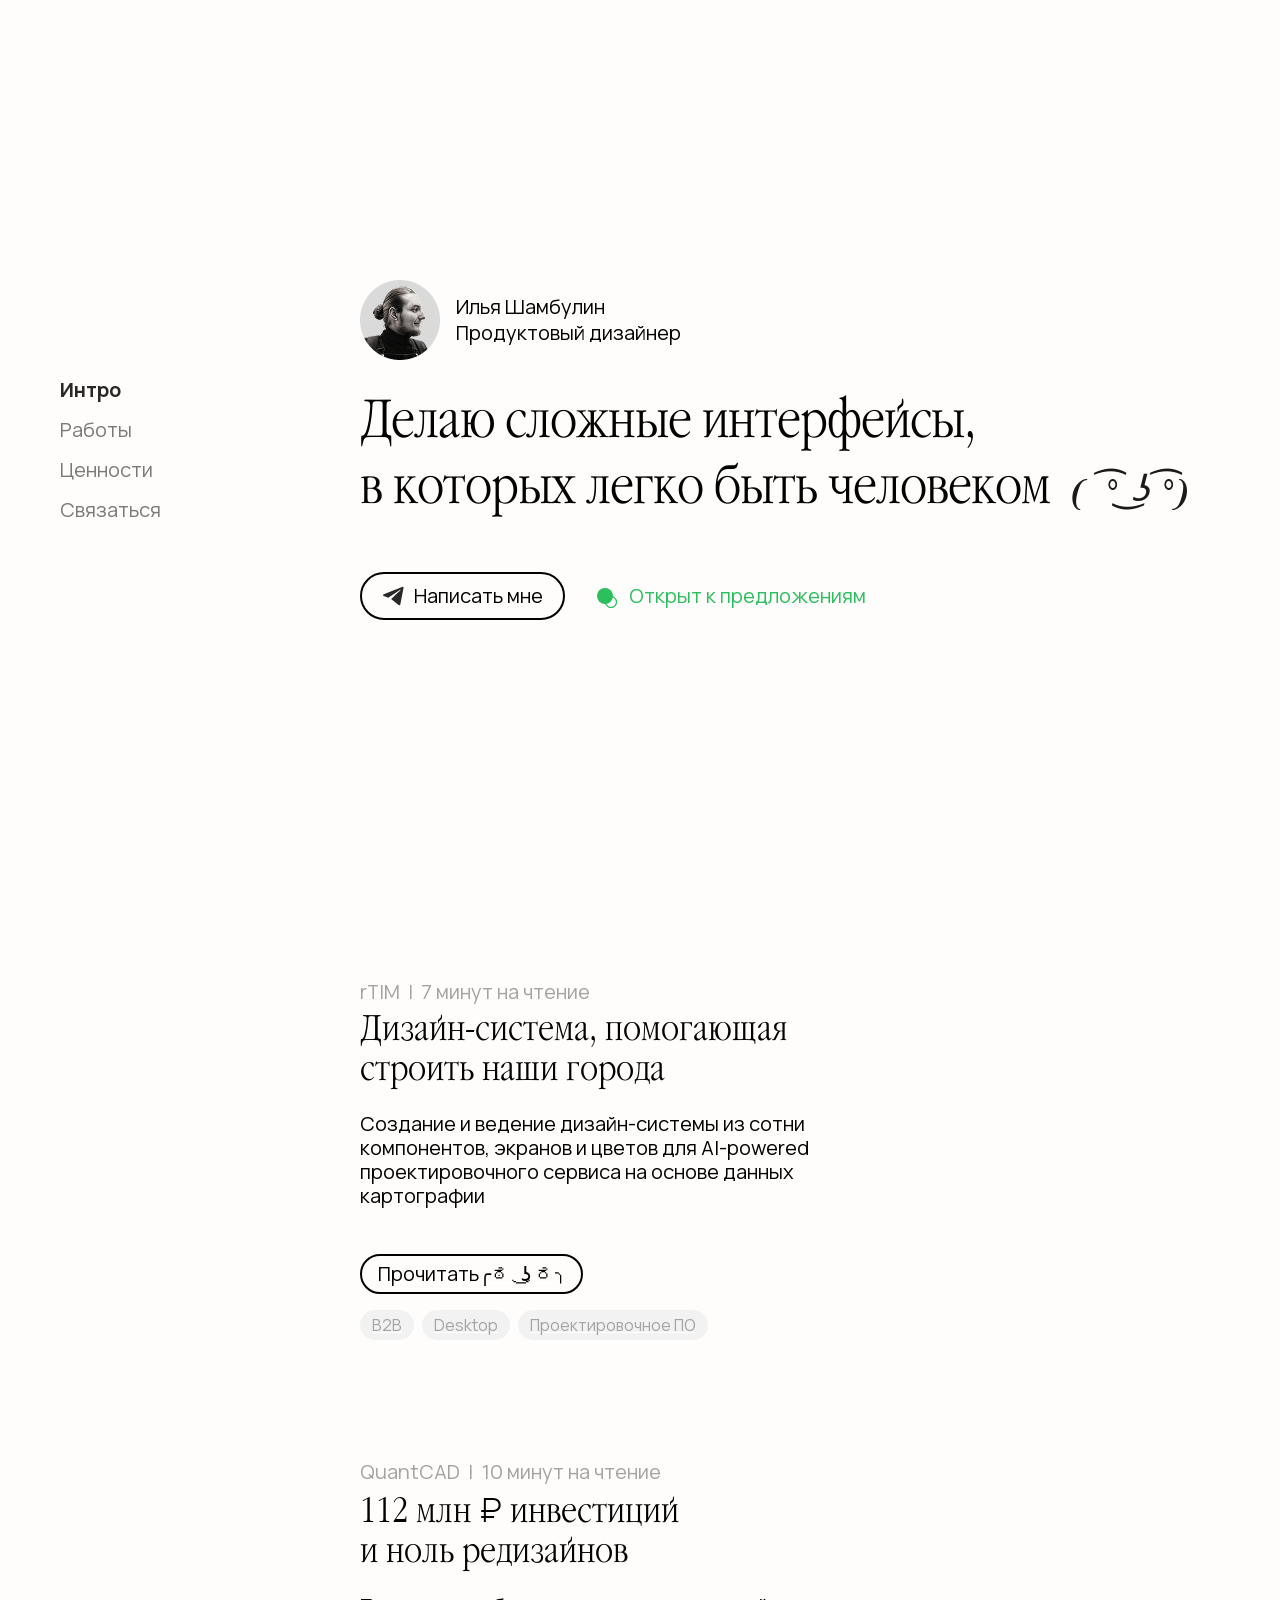
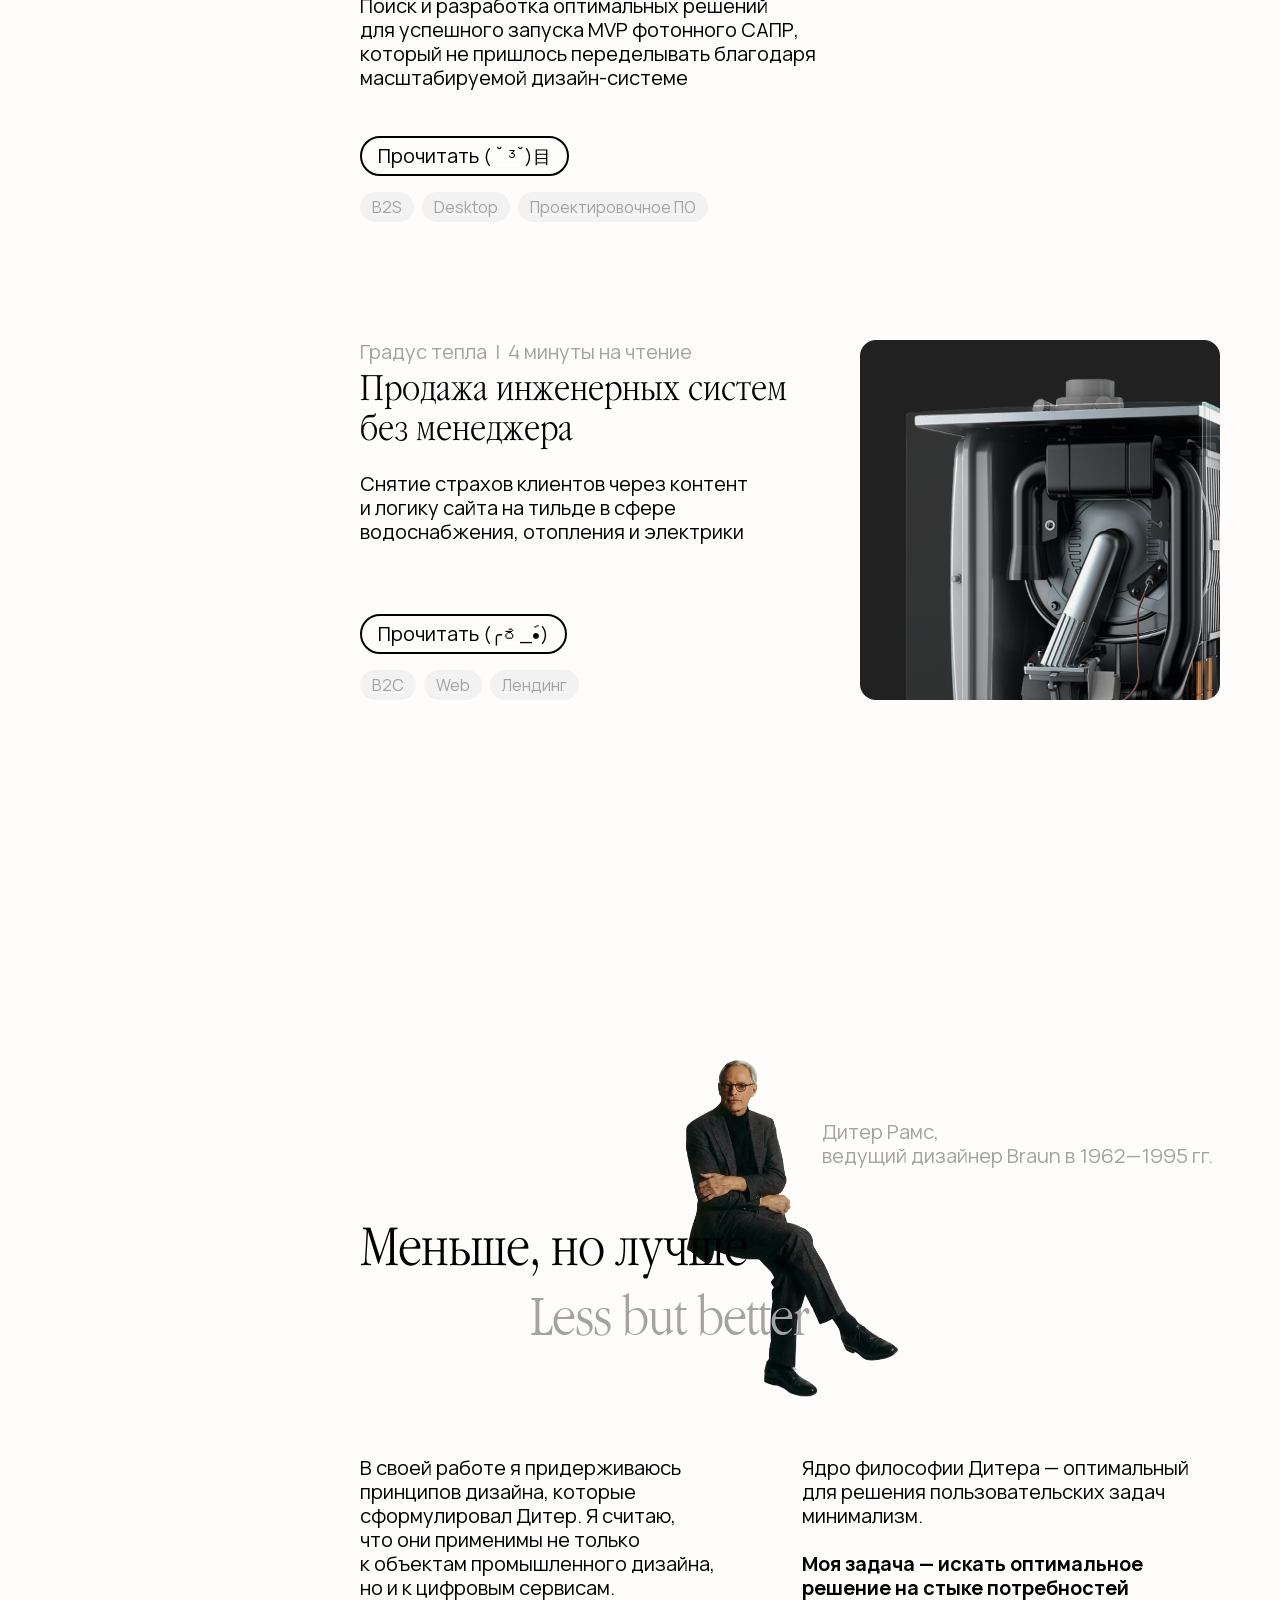
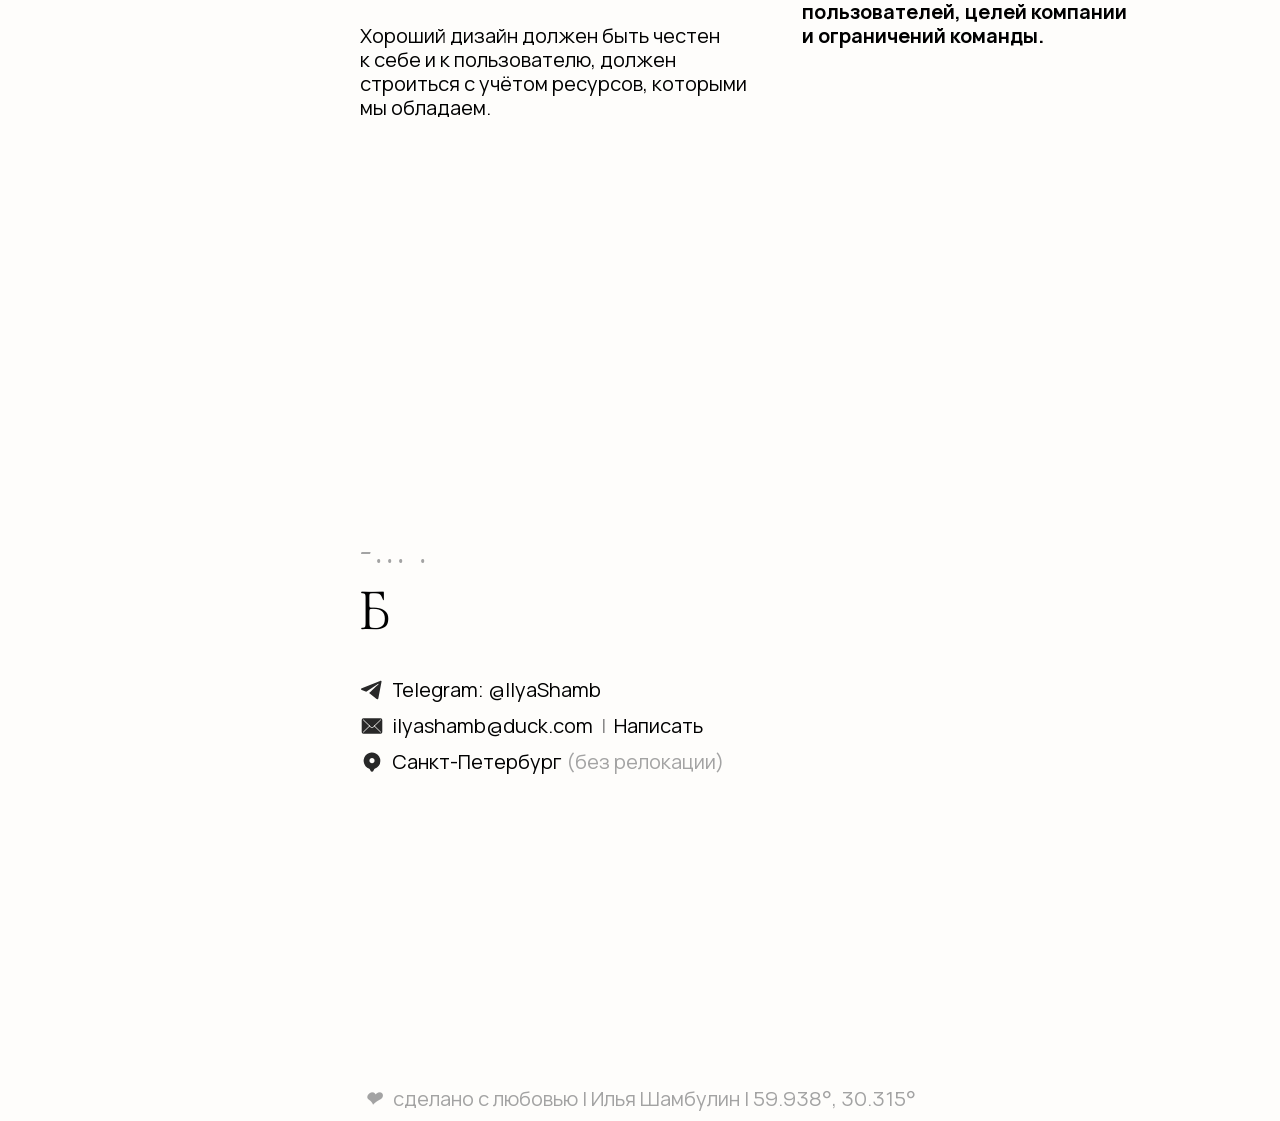
==== commit bc5c1321: "Add files via upload" ====
--- a/index.html
+++ b/index.html
@@ -1,102 +1,130 @@
-<!DOCTYPE html><html lang="ru-RU" data-ws-project="18eab014-7543-48b5-845f-8b65e1f3f7b2" data-ws-version="3207" data-ws-last-published="2026-08-13T13:34:32.601Z"><head><link rel="stylesheet" type="text/css" href="./assets/static/app_generated_index-6937cd5a.C0_M3Tja.css"><meta charSet="UTF-8"/><meta name="viewport" content="width=device-width,initial-scale=1"/><link rel="icon" href="./assets/avatar_wD6Rh8InQc6aRE7RC56OQ.png"/><link rel="preload" href="./assets/classicrussian_bolditalic_9OGPqjnCWGj2nlQ7H7Hf0.ttf" as="font" crossorigin="anonymous"/><link rel="preload" href="./assets/classicrussian_zdp5-O2AtRqAIZSBXaFfG.ttf" as="font" crossorigin="anonymous"/><link rel="preload" href="./assets/VelaSans-GX_v_5DtQOWyEVeM3bXiqVU8.ttf" as="font" crossorigin="anonymous"/><link rel="preload" href="./assets/classicrussianplain_XXMua8U76VDK3aVS9K5cd.ttf" as="font" crossorigin="anonymous"/><link rel="preload" href="./assets/classicrussian_bold_OxcgvGtvwvAwzeBKwHShq.ttf" as="font" crossorigin="anonymous"/><link rel="preload" href="./assets/VelaSans-Light_0sa8UXgQ8-6hzxlTDA9-d.ttf" as="font" crossorigin="anonymous"/><link rel="preload" href="./assets/classicrussianbolditalic_Dx6Uvg1MAPd5I9fWqqbDJ.ttf" as="font" crossorigin="anonymous"/><link rel="preload" href="./assets/VelaSans-Regular_l1R7RQq8PDNvC935XG6EB.ttf" as="font" crossorigin="anonymous"/><link rel="preload" href="./assets/classicrussian_italic_DydJDyeVNhB8pcziGelwg.ttf" as="font" crossorigin="anonymous"/><link rel="preload" href="./assets/classicrussianitalic_Ve7pfI9u21nFBPocc-GYI.ttf" as="font" crossorigin="anonymous"/><link rel="preload" href="./assets/classicrussianbold_EVyQkBmEr1aB2T3vLyeCJ.ttf" as="font" crossorigin="anonymous"/><meta property="og:url" content="https://url/"/><meta property="og:title" content="Илья Шамбулин | продуктовый дизайнер"/><meta property="og:type" content="website"/><title>Илья Шамбулин | продуктовый дизайнер</title></head><body class="w-element cbgfy19 c1ghyfie cktccy8 c15im3zh cidopjm c1t1ky9i cjgug1y c10upm9x crtfhpm"><div class="w-element c5ud6dt ctrqbiw c1uj8myn c1bdxy3n c1f6vrps c11f31e3 c1hbfygp c1axp7bz c1hwq8cc c1t1ky9i c18hk7wt cs6kyoq cjgug1y c1aqv6us cvolzx7 c1bss3jj c1npjhdx c1w0f9rl c1ijy4jg crjcrep ck8szcj"><div id="intro" class="w-element c1dt4toh c1t1ky9i c9y978x c14sb83n c5ud6dt c11f31e3 ctdclm5 c15s627d c1hwq8cc ckl92cv cyvmqhh cgdvsya ci6t33 c1ijy4jg crjcrep"><div class="w-element c1t1ky9i c12jobch cn43n1h c1ss0qyd c1bf3gbv cbzgvrn cjgug1y c18tpnkd cs6kyoq c1ghyfie c1y3tvcb ctdclm5 c1lmqsq8 c11f31e3 cseikrj cq6vf2n cknnh12 cbgt5od cnpmm9y crtfhpm reveal-group"><div class="w-element c1t1ky9i c12jobch cn43n1h c1ss0qyd c1bf3gbv c12z4sws cjgug1y cbgt5od c12pndbt cja3lwc"><div data-reveal="" class="w-element chqwizw cttdk6k c1t1ky9i c1sesscl c9y978x cs6kyoq cf9kvnj c93layf c9uu1mj c1ghyfie cv9ty0f cefdn9z c9e82x3 ckvhfsb"><div class="w-element ctyqyhg c8lis7b c11f31e3 c1vg1ldp crzsn58"><img class="w-image avatar" alt="Анфас дизайнера" width="80" height="80" sizes="100vw" srcSet="./assets/avatar_wD6Rh8InQc6aRE7RC56OQ.png 16w, ./assets/avatar_wD6Rh8InQc6aRE7RC56OQ.png 32w, ./assets/avatar_wD6Rh8InQc6aRE7RC56OQ.png 48w, ./assets/avatar_wD6Rh8InQc6aRE7RC56OQ.png 64w, ./assets/avatar_wD6Rh8InQc6aRE7RC56OQ.png 96w, ./assets/avatar_wD6Rh8InQc6aRE7RC56OQ.png 128w, ./assets/avatar_wD6Rh8InQc6aRE7RC56OQ.png 256w" src="./assets/avatar_wD6Rh8InQc6aRE7RC56OQ.png" decoding="async" loading="lazy"/></div><h3 class="w-element cbgfy19 c13hwq9p c1yboeqv cfky18h cje2fxc clako7o c5bqngv cee4xb8">Илья Шамбулин<br/><span class="w-element">Продуктовый дизайнер</span></h3></div><h1 data-reveal="" class="w-element cieqqcu c1u5offw clako7o c1vrp7pb c5bqngv c1am9md2 cpllduj c1i78djw c11isikc"><span class="w-element cwnd9p8 c1vrp7pb c11isikc c1vom59">Делаю сложные интерфейсы, <br/>в которых легко быть человеком </span><div class="w-html-embed c15lq6mx c91d8ro c1jcpumz c16z13ob cjs4ars cxq86i1 c385xy3">
+<!DOCTYPE html><html lang="ru-RU" data-ws-project="18eab014-7543-48b5-845f-8b65e1f3f7b2" data-ws-version="4285" data-ws-last-published="2026-08-16T21:43:28.795Z"><head><link rel="stylesheet" type="text/css" href="/assets/static/app_generated_index-6937cd5a.Ctr5WUJf.css"><meta charSet="UTF-8"/><meta name="viewport" content="width=device-width,initial-scale=1"/><link rel="icon" href="/assets/avatar_wD6Rh8InQc6aRE7RC56OQ.png"/><link rel="preload" href="/assets/classicrussian_bolditalic_9OGPqjnCWGj2nlQ7H7Hf0.ttf" as="font" crossorigin="anonymous"/><link rel="preload" href="/assets/classicrussian_zdp5-O2AtRqAIZSBXaFfG.ttf" as="font" crossorigin="anonymous"/><link rel="preload" href="/assets/VelaSans-GX_v_5DtQOWyEVeM3bXiqVU8.ttf" as="font" crossorigin="anonymous"/><link rel="preload" href="/assets/classicrussianplain_XXMua8U76VDK3aVS9K5cd.ttf" as="font" crossorigin="anonymous"/><link rel="preload" href="/assets/classicrussian_bold_OxcgvGtvwvAwzeBKwHShq.ttf" as="font" crossorigin="anonymous"/><link rel="preload" href="/assets/VelaSans-Light_0sa8UXgQ8-6hzxlTDA9-d.ttf" as="font" crossorigin="anonymous"/><link rel="preload" href="/assets/classicrussianbolditalic_Dx6Uvg1MAPd5I9fWqqbDJ.ttf" as="font" crossorigin="anonymous"/><link rel="preload" href="/assets/VelaSans-Regular_l1R7RQq8PDNvC935XG6EB.ttf" as="font" crossorigin="anonymous"/><link rel="preload" href="/assets/classicrussian_italic_DydJDyeVNhB8pcziGelwg.ttf" as="font" crossorigin="anonymous"/><link rel="preload" href="/assets/classicrussianitalic_Ve7pfI9u21nFBPocc-GYI.ttf" as="font" crossorigin="anonymous"/><link rel="preload" href="/assets/classicrussianbold_EVyQkBmEr1aB2T3vLyeCJ.ttf" as="font" crossorigin="anonymous"/><meta property="og:url" content="https://url/"/><meta property="og:title" content="Илья Шамбулин | продуктовый дизайнер"/><meta property="og:type" content="website"/><title>Илья Шамбулин | продуктовый дизайнер</title></head><body id="mobile-outer" class="w-element cbgfy19 c1ghyfie cktccy8 c15im3zh cidopjm c1t1ky9i cjgug1y c1hwq8cc c1hbfygp c1axp7bz c5ud6dt cau4eo5 ck0z8ru ck8szcj crjcrep cd3ep79 c1hd41b4 cprehtp cw4l4gu c4yd2mv c1hsj0g3 c1nslhr cl32z19"><div id="mobile-wrapper" class="w-element c5ud6dt ctrqbiw c142cmyk c1bdxy3n c1f6vrps c11f31e3 c1hbfygp c1axp7bz c1hwq8cc c1t1ky9i c18hk7wt cs6kyoq cjgug1y c1aqv6us cvolzx7 cprehtp cw4l4gu c1w0f9rl c1ijy4jg crjcrep c12pndbt c4yd2mv c1hsj0g3 cd3ep79 c1fe9137 c1othdyf c1tlxvpe c19rn999 "><div id="intro" class="w-element c1dt4toh c1t1ky9i c9y978x c14sb83n c5ud6dt c11f31e3 ctdclm5 c15s627d c1hwq8cc ckl92cv cyvmqhh cgdvsya ci6t33 c1ijy4jg crjcrep"><div class="w-element c1t1ky9i c12jobch cn43n1h c1ss0qyd c1bf3gbv cbzgvrn cjgug1y c18tpnkd cs6kyoq c1ghyfie c1y3tvcb ctdclm5 c1lmqsq8 c11f31e3 cseikrj cq6vf2n cknnh12 cbgt5od cnpmm9y c12pndbt cb8zjrt reveal-group"><div class="w-element c1t1ky9i c12jobch cn43n1h c1ss0qyd c1bf3gbv c12z4sws cjgug1y cbgt5od c12pndbt c14mz0w7"><div data-reveal="" class="w-element chqwizw cttdk6k c1t1ky9i c1sesscl c9y978x cs6kyoq cf9kvnj c93layf c9uu1mj c1ghyfie cv9ty0f cefdn9z c9e82x3 ckvhfsb"><div class="w-element ctyqyhg c8lis7b c11f31e3 c1vg1ldp crzsn58"><img class="w-image avatar" alt="Анфас дизайнера" width="80" height="80" sizes="100vw" srcSet="/assets/avatar_wD6Rh8InQc6aRE7RC56OQ.png 16w, /assets/avatar_wD6Rh8InQc6aRE7RC56OQ.png 32w, /assets/avatar_wD6Rh8InQc6aRE7RC56OQ.png 48w, /assets/avatar_wD6Rh8InQc6aRE7RC56OQ.png 64w, /assets/avatar_wD6Rh8InQc6aRE7RC56OQ.png 96w, /assets/avatar_wD6Rh8InQc6aRE7RC56OQ.png 128w, /assets/avatar_wD6Rh8InQc6aRE7RC56OQ.png 256w" src="/assets/avatar_wD6Rh8InQc6aRE7RC56OQ.png" decoding="async" loading="lazy"/></div><h3 class="w-element cbgfy19 c13hwq9p c1yboeqv cfky18h cje2fxc clako7o c5bqngv cee4xb8">Илья Шамбулин<br/><span class="w-element">Продуктовый дизайнер</span></h3></div><h1 data-reveal="" class="w-element cieqqcu c1u5offw clako7o c1vrp7pb c5bqngv c1am9md2 cpllduj c1i78djw c11isikc"><span class="w-element cwnd9p8 c1vrp7pb c1am9md2 cvd9i87 c1vom59 c1kyx2ph c15gucfv">Делаю сложные интерфейсы, <br/>в которых легко быть человеком </span><div class="w-html-embed c15lq6mx c91d8ro c1jcpumz c16z13ob cjs4ars cxq86i1 c385xy3">
 
 
     <meta charset="UTF-8">
     <meta name="viewport" content="width=device-width, initial-scale=1.0">
     <title>Интерактивный Каомодзи</title>
-     <style>
-                  body {
-                    display: flex;
-                    justify-content: center;
-                    align-items: center;
-                    height: 100vh;
-                    background-color: #f0f2f5;
-                    margin: 0;
-                    font-family: Arial, sans-serif;
-                    user-select: none;
-                  }
-
-                  /* ГЛАВНЫЙ КОНТЕЙНЕР (Обертка для эффекта ховера) */
-                  .kaomoji-wrapper {
-                    position: relative;
-                    cursor: default;
-                    display: inline-flex;
-                    justify-content: center;
-                    align-items: center;
-                  }
-
-                  /* Контейнер для всего лица с вашими настройками */
-                  .lenny-face {                  .lenny-face {
-                    position: relative; /* Важно для абсолютного позиционирования рта */
-                    display: inline-flex;
-                    align-items: center;
-                    color: #1a1a1a;
-                    opacity: 1;
-                    visibility: visible;
-                    transition:
-                      opacity 0.1s ease,
-                      visibility 0.2s;
-                  }
-
-                  /* ВАШ ТЕКСТ ПРИ НАВЕДЕНИИ */
-                  .hover-text {
-                    position: absolute;
-                    color: #1a1a1a; /* Цвет изменен на черный */
-                    opacity: 0;
-                    visibility: hidden;
-                    white-space: nowrap;
-                    transition:
-                      opacity 0.1s ease,
-                      visibility 0.2s;
-                  }
-
-                  /* ЛОГИКА СМЕНЫ ПРИ НАВЕДЕНИИ (HOVER) */
-                  .kaomoji-wrapper:hover .lenny-face {                  .kaomoji-wrapper:hover .lenny-face {
-                    opacity: 0;
-                    visibility: hidden;
-                  }
-                  .kaomoji-wrapper:hover .hover-text {
-                    opacity: 1;
-                    visibility: visible;
-                  }
-
-                  /* --- ВАШИ ЧИСЛОВЫЕ НАСТРОЙКИ ИЗ ПРИМЕРА --- */
-                  .eye-container {
-                    position: relative;
-                    display: inline-block;
-                    width: 32px;
-                    height: 38px;
-                  }
-
-                  .brow {
-                    position: absolute;
-                    left: 14px;
-                    top: 0px;
-                    line-height: 1;
-                  }
-
-                  .pupil {
-                    position: absolute;
-                    left: 18px;
-                    top: 0px;
-                    line-height: 1;
-                    transition: transform 0.05s ease-out;
-                  }
-
-                  .center-space {
-                    display: inline-block;
-                    width: 24px;
-                    height: 1px;
-                  }
-
-                  .mouth-nose {
-                    position: absolute;
-                    left: 56px;
-                    top: 0px;
-                    line-height: 1;
-                    white-space: nowrap;
-                  }
-                </style>
+    <style>
+        body {
+            display: flex;
+            justify-content: center;
+            align-items: center;
+            height: 100vh;
+            background-color: #f0f2f5;
+            margin: 0;
+            font-family: Arial, sans-serif;
+            user-select: none;
+        }
+
+        /* ГЛАВНЫЙ КОНТЕЙНЕР */
+        .kaomoji-wrapper {
+            position: relative;
+            cursor: default;
+            display: inline-flex;
+            justify-content: center;
+            align-items: center;
+        }
+
+        /* Контейнер для лица */
+        .lenny-face {
+            position: relative;
+            display: inline-flex;
+            align-items: center;
+            color: #1a1a1a;
+            opacity: 1;
+            visibility: visible;
+            transition: opacity 0.1s ease, visibility 0.2s;
+        }
+
+        /* ТЕКСТ ПРИ НАВЕДЕНИИ */
+        .hover-text {
+            position: absolute;
+            color: #1a1a1a;
+            opacity: 0;
+            visibility: hidden;
+            white-space: nowrap;
+            transition: opacity 0.1s ease, visibility 0.2s;
+        }
+
+        /* HOVER-ЛОГИКА (Для ПК) */
+        .kaomoji-wrapper:hover .lenny-face {
+            opacity: 0;
+            visibility: hidden;
+        }
+        .kaomoji-wrapper:hover .hover-text {
+            opacity: 1;
+            visibility: visible;
+        }
+
+        /* ЧИСЛОВЫЕ НАСТРОЙКИ ВЕРСТКИ (Для ПК) */
+        .eye-container {
+            position: relative;
+            display: inline-block;
+            width: 32px;  
+            height: 38px; 
+        }
+
+        .brow {
+            position: absolute;
+            left: 14px; 
+            top: 0px;   
+            line-height: 1;
+        }
+
+        .pupil {
+            position: absolute;
+            left: 18px; 
+            top: 0px;
+            line-height: 1;
+            transition: transform 0.05s ease-out;
+        }
+
+        .center-space {
+            display: inline-block;
+            width: 24px; 
+            height: 1px;
+        }
+
+        .mouth-nose {
+            position: absolute;
+            left: 56px;  
+            top: 0px;   
+            line-height: 1;
+            white-space: nowrap;
+        }
+
+        /* ЖЕСТКАЯ ПОДМЕНА И ОБНУЛЕНИЕ ОТСТУПОВ (до 720px включительно) */
+        @media screen and (max-width: 720px), screen and (max-device-width: 720px) {
+            /* Полностью вырезаем физическое присутствие элементов */
+            .kaomoji-wrapper .lenny-face,
+            .kaomoji-wrapper .hover-text,
+            .kaomoji-wrapper .lenny-face * {
+                display: none !important;
+                width: 0 !important;
+                height: 0 !important;
+                margin: 0 !important;
+                padding: 0 !important;
+                opacity: 0 !important;
+                visibility: hidden !important;
+                pointer-events: none !important;
+            }
+
+            /* Создаем один чистый текст без промежутков */
+            .kaomoji-wrapper::after {
+                content: "( ͡° ͜ʖ ͡°)" !important;
+                display: inline-block !important;
+                font-family: inherit !important;
+                font-size: inherit !important;
+                color: #1a1a1a !important;
+                white-space: nowrap !important;
+                position: static !important;
+                visibility: visible !important;
+                opacity: 1 !important;
+                width: auto !important;
+                height: auto !important;
+            }
+        }
+    </style>
 
 
 
@@ -126,40 +154,33 @@
 
     </div>
 
-     <script>
-					  document.addEventListener("DOMContentLoaded", () => {					  document.addEventListener("DOMContentLoaded", () => {
-					  // Безопасное объявление через var убирает конфликты "already been declared"
-					  var pupils = document.querySelectorAll(".pupil");
-					  var lennyFace = document.querySelector(".lenny-face");
-
-					  window.addEventListener("mousemove", (e) => {
-					  // Проверяем, что элементы существуют на странице, чтобы избежать ошибок "is not defined"
-					  if (lennyFace && pupils.length > 0) {
-					  // Проверка: если лицо скрыто ховером, не пересчитываем координаты зрачков
-					  if (getComputedStyle(lennyFace).visibility !== "hidden") {
-					  pupils.forEach((pupil) => {
-					  const rect = pupil.getBoundingClientRect();
-					  const pupilX = rect.left + rect.width / 2;
-					  const pupilY = rect.top + rect.height / 2;
-
-					  const angle = Math.atan2(
-					  e.clientY - pupilY,
-					  e.clientX - pupilX,
-					  );
-					  const maxDistance = 3; /* Ваша дистанция хода зрачка */
-
-					  const moveX = Math.cos(angle) * maxDistance;
-					  const moveY = Math.sin(angle) * maxDistance;
-
-					  pupil.style.transform = `translate(${moveX}px, ${moveY}px)`;
-					  });
-					  }
-					  }
-					  });
-					  });
-				  </script>
-
-</div></h1></div><div data-reveal="" class="w-element c1t1ky9i c1sesscl c9y978x cs6kyoq c1bk30av c12z4sws crtfhpm ctn2de2 c1w0f9rl c1ijy4jg c14mz0w7 c7565xs"><a type="button" href="https://www.google.com/" class="w-element chqwizw c1dbhjn4 cttdk6k c15tuz05 cic10qx c1i0y4jr c1o1oanr c1uj8myn ctrqbiw ciwe2ci c1yovmgn c1ffxkx7 c75s3ps ciuyspz cw7re8b c1t1ky9i c9y978x c1h3h4ca coo2v9f c1bblol2 crkq6wa clbpz92 c3ntk31 c4ea4e6 cnpmm9y c1uspl8d c1a4g5eq cb7tjgb c11bfe8v c16o0cst c1hoan7r"><img class="w-image cbo0a7t c58loiw c1i0y4jr c10k4pw5 c125iaj9" alt="" width="24" height="24" sizes="100vw" srcSet="./assets/tg_black_UMqRFE3bOfBt2wZt4HQ1Q.svg 16w, ./assets/tg_black_UMqRFE3bOfBt2wZt4HQ1Q.svg 32w, ./assets/tg_black_UMqRFE3bOfBt2wZt4HQ1Q.svg 48w" src="./assets/tg_black_UMqRFE3bOfBt2wZt4HQ1Q.svg" decoding="async" loading="lazy"/><span class="w-element cbgfy19 cjmqefl c5bqngv cfky18h c1xb78yf cee4xb8 c1hoan7r">Написать мне</span></a><div class="w-element c1t1ky9i c1sesscl c9y978x cs6kyoq cf9kvnj cdlt2zp c1ghyfie c9uu1mj c1u8skea"><div class="w-element c1t1ky9i c11f31e3 c1sesscl c1ghyfie c9uu1mj c9y978x c1h3h4ca c12jobch cn43n1h c1ss0qyd c1bf3gbv c93layf ctdclm5 c95fmx9 c1wz28sq"><div class="w-element clh4sgj c5qf0q2 crvcavn ch88x4d c3bqno0 cyevpe8 cnudor3 c1ffxkx7 c75s3ps ciuyspz cw7re8b c11f31e3 cbyw8y2 c1hfv5o0 cv9ty0f cefdn9z"></div><div class="w-element cyevpe8 cnudor3 c1ffxkx7 c75s3ps ciuyspz cw7re8b c11f31e3 cemq7jg clh4sgj ch04zb6 c1bealef cclut8i cu8pon3 c1hfv5o0 pulse-wave
+    <script>
+        const pupils = document.querySelectorAll('.pupil');
+        const lennyFace = document.querySelector('.lenny-face');
+
+        window.addEventListener('mousemove', (e) => {
+            // Проверка по ширине окна браузера напрямую в JS
+            if (window.innerWidth <= 720) return;
+
+            if (getComputedStyle(lennyFace).display !== 'none' && getComputedStyle(lennyFace).visibility !== 'hidden') {
+                pupils.forEach(pupil => {
+                    const rect = pupil.getBoundingClientRect();
+                    const pupilX = rect.left + rect.width / 2;
+                    const pupilY = rect.top + rect.height / 2;
+
+                    const angle = Math.atan2(e.clientY - pupilY, e.clientX - pupilX);
+                    const maxDistance = 3;
+
+                    const moveX = Math.cos(angle) * maxDistance;
+                    const moveY = Math.sin(angle) * maxDistance;
+
+                    pupil.style.transform = `translate(${moveX}px, ${moveY}px)`;
+                });
+            }
+        });
+    </script>
+
+</div></h1></div><div data-reveal="" class="w-element c1t1ky9i c1sesscl c9y978x cs6kyoq c1bk30av c12z4sws c12pndbt c1gsrl4f ci6t33 c1ijy4jg c1aqeu73 chp7ggd c1edtw69 c1othdyf c1tr8yp7 c1ltr0l6"><a type="button" href="https://t.me/IlyaShamb" class="w-element chqwizw c1dbhjn4 cttdk6k c15tuz05 cic10qx c1i0y4jr c1o1oanr c1uj8myn ctrqbiw ciwe2ci c1yovmgn c1ffxkx7 c75s3ps ciuyspz cw7re8b c1t1ky9i c9y978x c1h3h4ca coo2v9f c1bblol2 crkq6wa clbpz92 c3ntk31 c4ea4e6 cnpmm9y c1uspl8d c1a4g5eq cb7tjgb c11bfe8v c16o0cst c1hoan7r"><img class="w-image cbo0a7t c58loiw c1i0y4jr c1kzg60b c7hi520" alt="" width="24" height="24" sizes="100vw" srcSet="/assets/tg_black_UMqRFE3bOfBt2wZt4HQ1Q.svg 16w, /assets/tg_black_UMqRFE3bOfBt2wZt4HQ1Q.svg 32w, /assets/tg_black_UMqRFE3bOfBt2wZt4HQ1Q.svg 48w" src="/assets/tg_black_UMqRFE3bOfBt2wZt4HQ1Q.svg" decoding="async" loading="lazy"/><span class="w-element cbgfy19 cjmqefl c5bqngv cfky18h c1xb78yf cee4xb8 c1hoan7r cw2v8py">Написать мне</span></a><div class="w-element c1t1ky9i c1sesscl c9y978x cs6kyoq cf9kvnj cdlt2zp c1ghyfie c9uu1mj c13tewi9 ci6t33 c1ijy4jg c12pndbt c14mz0w7 c7565xs"><div class="w-element c1t1ky9i c11f31e3 c1sesscl c1ghyfie c9uu1mj c9y978x c1h3h4ca c12jobch cn43n1h c1ss0qyd c1bf3gbv c93layf ctdclm5 c95fmx9 c1wz28sq"><div class="w-element clh4sgj c5qf0q2 crvcavn ch88x4d c3bqno0 cyevpe8 cnudor3 c1ffxkx7 c75s3ps ciuyspz cw7re8b c11f31e3 cbyw8y2 c1hfv5o0 cv9ty0f cefdn9z"></div><div class="w-element cyevpe8 cnudor3 c1ffxkx7 c75s3ps ciuyspz cw7re8b c11f31e3 cemq7jg clh4sgj ch04zb6 c1bealef cclut8i cu8pon3 c1hfv5o0 pulse-wave
 "></div><div class="w-element cyevpe8 cnudor3 c1ffxkx7 c75s3ps ciuyspz cw7re8b c18m3nax clh4sgj c30mykz ch04zb6 c1bealef cclut8i cu8pon3 c1hfv5o0 pulse-wave wave-delayed
 "></div><div class="w-html-embed czmkkbm cyevpe8 cnudor3 c1mxnpsi"><style>
 @keyframes pulse-ring {
@@ -200,14 +221,14 @@
 }
 </style>
 
-</div></div><h3 class="w-element cfky18h c15tuz05 c13hwq9p c1ssdpzc cje2fxc clako7o cbgfy19 c5bqngv ch04zb6 c1bealef cclut8i cu8pon3 cee4xb8">Открыт к предложениям</h3></div></div></div></div><div class="w-element c1t1ky9i cjgug1y cjbidmg c1bf3gbv"><div class="w-element c1t1ky9i cjgug1y c1g7k7ti cdqfwys c1u5offw c124mwf6"><div id="works" class="w-element cbgt5od c1t1ky9i c1r0i6f5 c11l58ng cxw5uam cmdfsav"><div class="w-element c1j8iybi c1t1ky9i cjgug1y cwh5kk cyhpsl7"><div class="w-element c1t1ky9i cjgug1y c6p55kh c5uqp3h c1ykdc61"><div class="w-element c1t1ky9i cjgug1y c1bblol2 coo2v9f"><div data-reveal="" class="w-element c1t1ky9i c1sesscl coo2v9f c1bblol2"><h3 class="w-element c5bqngv cfky18h c7ydmfi cje2fxc clako7o">rTIM</h3><h3 class="w-element c5bqngv cfky18h c7ydmfi cje2fxc clako7o">|</h3><h3 class="w-element c5bqngv cfky18h c7ydmfi cje2fxc clako7o">10 минут на чтение</h3></div><h2 data-reveal="" class="w-element chydk8c c1u5offw clako7o c1vrp7pb c5bqngv c1j8iybi c1qi3ah2 c13hwq9p c1e37voh c1n6thg7 c126mgj0 ctjol56 c1r42fpw">Дизайн-система, помогающая строить наши города</h2></div><p data-reveal="" class="w-element c5bqngv cfky18h c14yn3m5 cje2fxc clako7o">Создание и ведение дизайн-системы из сотни компонентов, экранов и цветов для AI-powered проектировочного сервиса на основе данных картографии</p></div><div data-reveal="" class="w-element c1t1ky9i cjgug1y cdlt2zp cf9kvnj"><a type="button" href="https://www.google.com/" class="w-element chqwizw c1dbhjn4 cttdk6k c15tuz05 cic10qx c1i0y4jr c1o1oanr c1vxr82e c1nw50m c11o1rsj c1dtxm8y c1ffxkx7 c75s3ps ciuyspz cw7re8b c1t1ky9i c9y978x c1h3h4ca coo2v9f c1bblol2 crkq6wa clbpz92 c3ntk31 c4ea4e6 cnpmm9y c9uu1mj c1uspl8d"><span class="w-element cbgfy19 cjmqefl c5bqngv cfky18h c1xb78yf">Прочитать <span class="w-element c16kw8ic">( ಠ ͜ʖರೃ)</span></span></a><div class="w-element c1t1ky9i coo2v9f c1bblol2"><a type="button" class="w-element chqwizw c1dbhjn4 cttdk6k c15tuz05 c1qrm8ng c1i0y4jr c1o1oanr cl68b6d c4eebdq c11o1rsj c1dtxm8y c1ffxkx7 c75s3ps ciuyspz cw7re8b c1t1ky9i c9y978x c1h3h4ca coo2v9f c1bblol2 crkq6wa clbpz92 c3ntk31 c4ea4e6 cnpmm9y c9uu1mj c1ibe1yk c1n18ztd" href="#"><span class="w-element cbgfy19 cjmqefl c5bqngv c1ykdc61 c7ydmfi">B2B</span></a><a type="button" aria-current="page" class="w-element chqwizw c1dbhjn4 cttdk6k c15tuz05 c1qrm8ng c1i0y4jr c1o1oanr cl68b6d c4eebdq c11o1rsj c1dtxm8y c1ffxkx7 c75s3ps ciuyspz cw7re8b c1t1ky9i c9y978x c1h3h4ca coo2v9f c1bblol2 crkq6wa clbpz92 c3ntk31 c4ea4e6 cnpmm9y c9uu1mj c1ibe1yk c1n18ztd active" href="/"><span class="w-element cbgfy19 cjmqefl c5bqngv c1ykdc61 c7ydmfi">Desktop<br/></span></a><a type="button" aria-current="page" class="w-element chqwizw c1dbhjn4 cttdk6k c15tuz05 c1qrm8ng c1i0y4jr c1o1oanr cl68b6d c4eebdq c11o1rsj c1dtxm8y c1ffxkx7 c75s3ps ciuyspz cw7re8b c1t1ky9i c9y978x c1h3h4ca coo2v9f c1bblol2 crkq6wa clbpz92 c3ntk31 c4ea4e6 cnpmm9y c9uu1mj c1ibe1yk c1n18ztd active" href="/"><span class="w-element cbgfy19 cjmqefl c5bqngv c1ykdc61 c7ydmfi">Проектировочное ПО</span></a></div></div></div><div data-reveal="" class="w-html-embed c9uu1mj c1ghyfie c1xx4jjy c1plx3me c3gpemq c1nzigw9 cejj1yn c1bdxy3n ccsx6tw cpiyym7 cm3aiw2 c1e341c9"><iframe src="https://kinescope.io/embed/cRDgfb3jn4EdhQTpLdnEGq" allow="autoplay; fullscreen; picture-in-picture; encrypted-media; gyroscope; accelerometer; clipboard-write; screen-wake-lock;" frameborder="0" allowfullscreen width="360" height="360"></iframe></div></div><div id="works" class="w-element cbgt5od c1t1ky9i c1r0i6f5 c11l58ng cxw5uam"><div class="w-element c1j8iybi c1t1ky9i cjgug1y cwh5kk cyhpsl7"><div class="w-element c1t1ky9i cjgug1y c6p55kh c5uqp3h c1ykdc61"><div class="w-element c1t1ky9i cjgug1y c1bblol2 coo2v9f"><div data-reveal="" class="w-element c1t1ky9i c1sesscl coo2v9f c1bblol2"><h3 class="w-element c5bqngv cfky18h c7ydmfi cje2fxc clako7o">QuantCAD</h3><h3 class="w-element c5bqngv cfky18h c7ydmfi cje2fxc clako7o">|</h3><h3 class="w-element c5bqngv cfky18h c7ydmfi cje2fxc clako7o">10 минут на чтение</h3></div><h2 data-reveal="" class="w-element chydk8c c1u5offw clako7o c1vrp7pb c5bqngv c1j8iybi c1qi3ah2 c13hwq9p c1e37voh c1n6thg7 c126mgj0 ctjol56 c1r42fpw">112 млн <span class="w-element chqwizw cxl7cjc cw3msh">₽</span> инвестиций <br/>и ноль редизайнов</h2></div><p data-reveal="" class="w-element c5bqngv cfky18h c14yn3m5 cje2fxc clako7o">Поиск и разработка оптимальных решений <br/>для успешного запуска MVP фотонного САПР, который не пришлось переделывать благодаря масштабируемой дизайн-системе</p></div><div data-reveal="" class="w-element c1t1ky9i cjgug1y cdlt2zp cf9kvnj"><a type="button" href="https://www.google.com/" class="w-element chqwizw c16kw8ic cttdk6k c15tuz05 cic10qx c1i0y4jr c1o1oanr c1vxr82e c1nw50m c11o1rsj c1dtxm8y c1ffxkx7 c75s3ps ciuyspz cw7re8b c1t1ky9i c9y978x c1h3h4ca coo2v9f c1bblol2 crkq6wa clbpz92 c3ntk31 c4ea4e6 cnpmm9y c9uu1mj c1uspl8d"><span class="w-element cbgfy19 cjmqefl c5bqngv cfky18h c1xb78yf">Прочитать <span class="w-element c16kw8ic">( ˘ ³˘)目</span></span></a><div class="w-element c1t1ky9i coo2v9f c1bblol2"><a type="button" aria-current="page" class="w-element chqwizw c1dbhjn4 cttdk6k c15tuz05 c1qrm8ng c1i0y4jr c1o1oanr cl68b6d c4eebdq c11o1rsj c1dtxm8y c1ffxkx7 c75s3ps ciuyspz cw7re8b c1t1ky9i c9y978x c1h3h4ca coo2v9f c1bblol2 crkq6wa clbpz92 c3ntk31 c4ea4e6 cnpmm9y c9uu1mj c1ibe1yk c1n18ztd active" href="/"><span class="w-element cbgfy19 cjmqefl c5bqngv c1ykdc61 c7ydmfi">B2S</span></a><a type="button" aria-current="page" class="w-element chqwizw c1dbhjn4 cttdk6k c15tuz05 c1qrm8ng c1i0y4jr c1o1oanr cl68b6d c4eebdq c11o1rsj c1dtxm8y c1ffxkx7 c75s3ps ciuyspz cw7re8b c1t1ky9i c9y978x c1h3h4ca coo2v9f c1bblol2 crkq6wa clbpz92 c3ntk31 c4ea4e6 cnpmm9y c9uu1mj c1ibe1yk c1n18ztd active" href="/"><span class="w-element cbgfy19 cjmqefl c5bqngv c1ykdc61 c7ydmfi">Desktop<br/></span></a><a type="button" aria-current="page" class="w-element chqwizw c1dbhjn4 cttdk6k c15tuz05 c1qrm8ng c1i0y4jr c1o1oanr cl68b6d c4eebdq c11o1rsj c1dtxm8y c1ffxkx7 c75s3ps ciuyspz cw7re8b c1t1ky9i c9y978x c1h3h4ca coo2v9f c1bblol2 crkq6wa clbpz92 c3ntk31 c4ea4e6 cnpmm9y c9uu1mj c1ibe1yk c1n18ztd active" href="/"><span class="w-element cbgfy19 cjmqefl c5bqngv c1ykdc61 c7ydmfi">Проектировочное ПО</span></a></div></div></div><div data-reveal="" class="w-html-embed c9uu1mj c1ghyfie c1xx4jjy c1plx3me c3gpemq c1nzigw9 cejj1yn c1bdxy3n ccsx6tw cpiyym7 cm3aiw2 c1e341c9"><div style="width: 360px; height: 360px; overflow: hidden; position: relative; border-radius: 16px; transform: translateZ(0); -webkit-mask-image: -webkit-radial-gradient(white, black);">
+</div></div><h3 class="w-element cfky18h c15tuz05 c13hwq9p c1ssdpzc cje2fxc clako7o cbgfy19 c5bqngv ch04zb6 c1bealef cclut8i cu8pon3 cee4xb8">Открыт <span class="w-element c1l3s5yg">к предложениям</span></h3></div></div></div></div><div class="w-element c1t1ky9i cjgug1y cjbidmg c1bf3gbv c12pndbt crqzkns"><div id="works" class="w-element c1t1ky9i cjgug1y c1g7k7ti cdqfwys c1u5offw c124mwf6 c1l2fdjr c165raxf"><div id="works" class="w-element cbgt5od c1t1ky9i c1r0i6f5 c11l58ng cxw5uam cmdfsav c1a2eyth c12pndbt c1vrv1r1 cb8zjrt chp7ggd"><div class="w-element c1j8iybi c1t1ky9i cjgug1y cwh5kk cyhpsl7 c12pndbt cb8zjrt chp7ggd"><div class="w-element c1t1ky9i cjgug1y c6p55kh c5uqp3h c1ykdc61 c14mz0w7 c7565xs"><div class="w-element c1t1ky9i cjgug1y c1bblol2 coo2v9f cevpnyh cemext8"><div data-reveal="" class="w-element c1t1ky9i c1sesscl coo2v9f c1bblol2"><h3 class="w-element c5bqngv cfky18h c7ydmfi cje2fxc clako7o cee4xb8">rTIM</h3><h3 class="w-element c5bqngv cfky18h c7ydmfi cje2fxc clako7o cee4xb8">|</h3><h3 class="w-element c5bqngv cfky18h c7ydmfi cje2fxc clako7o cee4xb8">7 минут на чтение</h3></div><h2 data-reveal="" class="w-element chydk8c c1u5offw clako7o c1vrp7pb c5bqngv c1j8iybi c1qi3ah2 c13hwq9p c1e37voh c1n6thg7 c126mgj0 ctjol56 c1r42fpw c1ty5cll c12pndbt">Дизайн-система, помогающая строить <span class="w-element cw2v8py">наши города</span></h2></div><p data-reveal="" class="w-element c5bqngv cfky18h c14yn3m5 cje2fxc clako7o cee4xb8">Создание и ведение дизайн-системы из сотни компонентов, экранов и цветов для AI-powered проектировочного сервиса на основе данных картографии</p></div><div data-reveal="" class="w-element c1t1ky9i cjgug1y cdlt2zp cf9kvnj c14mz0w7 c7565xs"><a type="button" class="w-element chqwizw c1dbhjn4 cttdk6k c15tuz05 cic10qx c1i0y4jr c1o1oanr c1vxr82e c1nw50m c11o1rsj c1dtxm8y c1ffxkx7 c75s3ps ciuyspz cw7re8b c1t1ky9i c9y978x c1h3h4ca coo2v9f c1bblol2 crkq6wa clbpz92 c3ntk31 c4ea4e6 cnpmm9y c9uu1mj c1uspl8d" href="/rtim"><span class="w-element cbgfy19 cjmqefl c5bqngv cfky18h c1xb78yf cee4xb8">Прочитать╭<span class="w-element">ಠ ͜ʖ </span>ರ╮</span></a><div class="w-element c1t1ky9i coo2v9f c1bblol2 cemext8 cevpnyh"><a type="button" class="w-element chqwizw c1dbhjn4 cttdk6k c15tuz05 c1qrm8ng c1i0y4jr c1o1oanr cl68b6d c4eebdq c11o1rsj c1dtxm8y c1ffxkx7 c75s3ps ciuyspz cw7re8b c1t1ky9i c9y978x c1h3h4ca coo2v9f c1bblol2 crkq6wa clbpz92 c3ntk31 c4ea4e6 cnpmm9y c9uu1mj c1ibe1yk c1n18ztd cee4xb8" href="#"><span class="w-element cbgfy19 cjmqefl c5bqngv c1ykdc61 c7ydmfi">B2B</span></a><a type="button" aria-current="page" class="w-element chqwizw c1dbhjn4 cttdk6k c15tuz05 c1qrm8ng c1i0y4jr c1o1oanr cl68b6d c4eebdq c11o1rsj c1dtxm8y c1ffxkx7 c75s3ps ciuyspz cw7re8b c1t1ky9i c9y978x c1h3h4ca coo2v9f c1bblol2 crkq6wa clbpz92 c3ntk31 c4ea4e6 cnpmm9y c9uu1mj c1ibe1yk c1n18ztd active" href="/"><span class="w-element cbgfy19 cjmqefl c5bqngv c1ykdc61 c7ydmfi">Desktop<br/></span></a><a type="button" aria-current="page" class="w-element chqwizw c1dbhjn4 cttdk6k c15tuz05 c1qrm8ng c1i0y4jr c1o1oanr cl68b6d c4eebdq c11o1rsj c1dtxm8y c1ffxkx7 c75s3ps ciuyspz cw7re8b c1t1ky9i c9y978x c1h3h4ca coo2v9f c1bblol2 crkq6wa clbpz92 c3ntk31 c4ea4e6 cnpmm9y c9uu1mj c1ibe1yk c1n18ztd active" href="/"><span class="w-element cbgfy19 cjmqefl c5bqngv c1ykdc61 c7ydmfi cee4xb8">Проектировочное ПО</span></a></div></div></div><div data-reveal="" class="w-html-embed c9uu1mj c1ghyfie c1xx4jjy c1plx3me c3gpemq c1nzigw9 cejj1yn c1bdxy3n ccsx6tw cpiyym7 cm3aiw2 c1e341c9 c1vrv1r1"><iframe src="https://kinescope.io/embed/cRDgfb3jn4EdhQTpLdnEGq" allow="autoplay; fullscreen; picture-in-picture; encrypted-media; gyroscope; accelerometer; clipboard-write; screen-wake-lock;" frameborder="0" allowfullscreen width="360" height="360"></iframe></div></div><div id="works" class="w-element cbgt5od c1t1ky9i c1r0i6f5 c11l58ng cxw5uam c1a2eyth c1vrv1r1 c12pndbt cb8zjrt chp7ggd"><div class="w-element c1j8iybi c1t1ky9i cjgug1y cwh5kk cyhpsl7 cb8zjrt chp7ggd"><div class="w-element c1t1ky9i cjgug1y c6p55kh c5uqp3h c1ykdc61 c14mz0w7 c7565xs c12pndbt"><div class="w-element c1t1ky9i cjgug1y c1bblol2 coo2v9f cevpnyh cemext8"><div data-reveal="" class="w-element c1t1ky9i c1sesscl coo2v9f c1bblol2 c12pndbt"><h3 class="w-element c5bqngv cfky18h c7ydmfi cje2fxc clako7o cee4xb8">QuantCAD</h3><h3 class="w-element c5bqngv cfky18h c7ydmfi cje2fxc clako7o cee4xb8">|</h3><h3 class="w-element c5bqngv cfky18h c7ydmfi cje2fxc clako7o cee4xb8">10 минут на чтение</h3></div><h2 data-reveal="" class="w-element chydk8c c1u5offw clako7o c1vrp7pb c5bqngv c1j8iybi c1qi3ah2 c13hwq9p c1e37voh c1n6thg7 c126mgj0 ctjol56 c1r42fpw c1ty5cll c12pndbt">112 млн <span class="w-element chqwizw cxl7cjc cw3msh cm9ljkc">₽</span> инвестиций <br/>и ноль редизайнов</h2></div><p data-reveal="" class="w-element c5bqngv cfky18h c14yn3m5 cje2fxc clako7o cee4xb8 c12pndbt">Поиск и разработка оптимальных решений <br/>для успешного запуска MVP фотонного САПР, который не пришлось переделывать благодаря масштабируемой дизайн-системе</p></div><div data-reveal="" class="w-element c1t1ky9i cjgug1y cdlt2zp cf9kvnj"><a type="button" class="w-element chqwizw c16kw8ic cttdk6k c15tuz05 cic10qx c1i0y4jr c1o1oanr c1vxr82e c1nw50m c11o1rsj c1dtxm8y c1ffxkx7 c75s3ps ciuyspz cw7re8b c1t1ky9i c9y978x c1h3h4ca coo2v9f c1bblol2 crkq6wa clbpz92 c3ntk31 c4ea4e6 cnpmm9y c9uu1mj c1uspl8d" href="/quantcad"><span class="w-element cbgfy19 cjmqefl c5bqngv cfky18h c1xb78yf cee4xb8">Прочитать <span class="w-element c16kw8ic">( ˘ ³˘)目</span></span></a><div class="w-element c1t1ky9i coo2v9f c1bblol2"><a type="button" aria-current="page" class="w-element chqwizw c1dbhjn4 cttdk6k c15tuz05 c1qrm8ng c1i0y4jr c1o1oanr cl68b6d c4eebdq c11o1rsj c1dtxm8y c1ffxkx7 c75s3ps ciuyspz cw7re8b c1t1ky9i c9y978x c1h3h4ca coo2v9f c1bblol2 crkq6wa clbpz92 c3ntk31 c4ea4e6 cnpmm9y c9uu1mj c1ibe1yk c1n18ztd active" href="/"><span class="w-element cbgfy19 cjmqefl c5bqngv c1ykdc61 c7ydmfi">B2S</span></a><a type="button" aria-current="page" class="w-element chqwizw c1dbhjn4 cttdk6k c15tuz05 c1qrm8ng c1i0y4jr c1o1oanr cl68b6d c4eebdq c11o1rsj c1dtxm8y c1ffxkx7 c75s3ps ciuyspz cw7re8b c1t1ky9i c9y978x c1h3h4ca coo2v9f c1bblol2 crkq6wa clbpz92 c3ntk31 c4ea4e6 cnpmm9y c9uu1mj c1ibe1yk c1n18ztd active" href="/"><span class="w-element cbgfy19 cjmqefl c5bqngv c1ykdc61 c7ydmfi">Desktop<br/></span></a><a type="button" aria-current="page" class="w-element chqwizw c1dbhjn4 cttdk6k c15tuz05 c1qrm8ng c1i0y4jr c1o1oanr cl68b6d c4eebdq c11o1rsj c1dtxm8y c1ffxkx7 c75s3ps ciuyspz cw7re8b c1t1ky9i c9y978x c1h3h4ca coo2v9f c1bblol2 crkq6wa clbpz92 c3ntk31 c4ea4e6 cnpmm9y c9uu1mj c1ibe1yk c1n18ztd cee4xb8 active" href="/"><span class="w-element cbgfy19 cjmqefl c5bqngv c1ykdc61 c7ydmfi">Проектировочное ПО</span></a></div></div></div><div data-reveal="" class="w-html-embed c9uu1mj c1ghyfie c1xx4jjy c1plx3me c3gpemq c1nzigw9 cejj1yn c1bdxy3n ccsx6tw cpiyym7 cm3aiw2 c1e341c9"><div style="width: 360px; height: 360px; overflow: hidden; position: relative; border-radius: 16px; transform: translateZ(0); -webkit-mask-image: -webkit-radial-gradient(white, black);">
   <iframe src="https://kinescope.io/embed/txtkvuNb88DndtBW3jGeCd" 
           allow="autoplay; fullscreen; picture-in-picture; encrypted-media; gyroscope; accelerometer; clipboard-write; screen-wake-lock;" 
           frameborder="0" 
           allowfullscreen 
           style="position: absolute; width: 102%; height: 102%; top: -1%; left: -1%;">
   </iframe>
-</div></div></div><div id="works" class="w-element cbgt5od c1t1ky9i c1r0i6f5 c11l58ng cxw5uam"><div class="w-element c1j8iybi c1t1ky9i cjgug1y c1knwxb8 c1ca2x0x"><div class="w-element c1t1ky9i cjgug1y c6p55kh c5uqp3h c1ykdc61"><div class="w-element c1t1ky9i cjgug1y c1bblol2 coo2v9f"><div data-reveal="" class="w-element c1t1ky9i c1sesscl coo2v9f c1bblol2"><h3 class="w-element c5bqngv cfky18h c7ydmfi cje2fxc clako7o">Градус тепла</h3><h3 class="w-element c5bqngv cfky18h c7ydmfi cje2fxc clako7o">|</h3><h3 class="w-element c5bqngv cfky18h c7ydmfi cje2fxc clako7o">5 минут на чтение</h3></div><h2 data-reveal="" class="w-element chydk8c c1u5offw clako7o c1vrp7pb c5bqngv c1j8iybi c1qi3ah2 c13hwq9p c1e37voh c1n6thg7 c126mgj0 ctjol56 c1r42fpw">Продажа инженерных систем без менеджера</h2></div><p data-reveal="" class="w-element c5bqngv cfky18h c14yn3m5 cje2fxc clako7o">Снятие страхов клиентов через контент <br/>и логику сайта на тильде в сфере водоснабжения, отопления и электрики</p></div><div data-reveal="" class="w-element c1t1ky9i cjgug1y cdlt2zp cf9kvnj"><a type="button" href="https://www.google.com/" class="w-element chqwizw c1dbhjn4 cttdk6k c15tuz05 cic10qx c1i0y4jr c1o1oanr c1vxr82e c1nw50m c11o1rsj c1dtxm8y c1ffxkx7 c75s3ps ciuyspz cw7re8b c1t1ky9i c9y978x c1h3h4ca coo2v9f c1bblol2 crkq6wa clbpz92 c3ntk31 c4ea4e6 cnpmm9y c9uu1mj c1uspl8d"><span class="w-element cbgfy19 cjmqefl c5bqngv cfky18h c1xb78yf">Прочитать <span class="w-element c16kw8ic">(╭ರ_•́)</span></span></a><div class="w-element c1t1ky9i coo2v9f c1bblol2"><a type="button" aria-current="page" class="w-element chqwizw c1dbhjn4 cttdk6k c15tuz05 c1qrm8ng c1i0y4jr c1o1oanr cl68b6d c4eebdq c11o1rsj c1dtxm8y c1ffxkx7 c75s3ps ciuyspz cw7re8b c1t1ky9i c9y978x c1h3h4ca coo2v9f c1bblol2 crkq6wa clbpz92 c3ntk31 c4ea4e6 cnpmm9y c9uu1mj c1ibe1yk c1n18ztd active" href="/"><span class="w-element cbgfy19 cjmqefl c5bqngv c1ykdc61 c7ydmfi">B2С</span></a><a type="button" aria-current="page" class="w-element chqwizw c1dbhjn4 cttdk6k c15tuz05 c1qrm8ng c1i0y4jr c1o1oanr cl68b6d c4eebdq c11o1rsj c1dtxm8y c1ffxkx7 c75s3ps ciuyspz cw7re8b c1t1ky9i c9y978x c1h3h4ca coo2v9f c1bblol2 crkq6wa clbpz92 c3ntk31 c4ea4e6 cnpmm9y c9uu1mj c1ibe1yk c1n18ztd active" href="/"><span class="w-element cbgfy19 cjmqefl c5bqngv c1ykdc61 c7ydmfi">Web</span></a><a type="button" aria-current="page" class="w-element chqwizw c1dbhjn4 cttdk6k c15tuz05 c1qrm8ng c1i0y4jr c1o1oanr cl68b6d c4eebdq c11o1rsj c1dtxm8y c1ffxkx7 c75s3ps ciuyspz cw7re8b c1t1ky9i c9y978x c1h3h4ca coo2v9f c1bblol2 crkq6wa clbpz92 c3ntk31 c4ea4e6 cnpmm9y c9uu1mj c1ibe1yk c1n18ztd active" href="/"><span class="w-element cbgfy19 cjmqefl c5bqngv c1ykdc61 c7ydmfi">Лендинг</span></a></div></div></div><img data-reveal="" class="w-image cutvrtt cxw5uam cqho5js c2f9ju c1rjy4ay c1fwvg4j" alt="" width="1080" sizes="100vw" srcSet="./assets/Frame_952_1_WnhbWSJFHj14ubNz9wNwG.png 16w, ./assets/Frame_952_1_WnhbWSJFHj14ubNz9wNwG.png 32w, ./assets/Frame_952_1_WnhbWSJFHj14ubNz9wNwG.png 48w, ./assets/Frame_952_1_WnhbWSJFHj14ubNz9wNwG.png 64w, ./assets/Frame_952_1_WnhbWSJFHj14ubNz9wNwG.png 96w, ./assets/Frame_952_1_WnhbWSJFHj14ubNz9wNwG.png 128w, ./assets/Frame_952_1_WnhbWSJFHj14ubNz9wNwG.png 256w, ./assets/Frame_952_1_WnhbWSJFHj14ubNz9wNwG.png 384w, ./assets/Frame_952_1_WnhbWSJFHj14ubNz9wNwG.png 640w, ./assets/Frame_952_1_WnhbWSJFHj14ubNz9wNwG.png 750w, ./assets/Frame_952_1_WnhbWSJFHj14ubNz9wNwG.png 828w, ./assets/Frame_952_1_WnhbWSJFHj14ubNz9wNwG.png 1080w, ./assets/Frame_952_1_WnhbWSJFHj14ubNz9wNwG.png 1200w, ./assets/Frame_952_1_WnhbWSJFHj14ubNz9wNwG.png 1920w, ./assets/Frame_952_1_WnhbWSJFHj14ubNz9wNwG.png 2048w, ./assets/Frame_952_1_WnhbWSJFHj14ubNz9wNwG.png 3840w" src="./assets/Frame_952_1_WnhbWSJFHj14ubNz9wNwG.png" decoding="async" loading="lazy"/></div></div><div class="w-element c1t1ky9i cjgug1y c1aqv6us cvolzx7 cbgt5od"><div class="w-element cpiyym7 c12jobch cn43n1h c1ss0qyd c1bf3gbv cbzgvrn cjgug1y c18tpnkd cs6kyoq c1ghyfie c1y3tvcb ctdclm5 c1lmqsq8 c11f31e3 cseikrj cq6vf2n cknnh12 cbgt5od cnpmm9y reveal-group"><img id="values" data-reveal="" class="w-image c118z8uz czmkkbm c130qndo c1i9caxv cmdfsav" alt="" width="840" height="1297" sizes="100vw" srcSet="./assets/Dieter_maqpcP_tNIBJlBxB4Qn7j.png 16w, ./assets/Dieter_maqpcP_tNIBJlBxB4Qn7j.png 32w, ./assets/Dieter_maqpcP_tNIBJlBxB4Qn7j.png 48w, ./assets/Dieter_maqpcP_tNIBJlBxB4Qn7j.png 64w, ./assets/Dieter_maqpcP_tNIBJlBxB4Qn7j.png 96w, ./assets/Dieter_maqpcP_tNIBJlBxB4Qn7j.png 128w, ./assets/Dieter_maqpcP_tNIBJlBxB4Qn7j.png 256w, ./assets/Dieter_maqpcP_tNIBJlBxB4Qn7j.png 384w, ./assets/Dieter_maqpcP_tNIBJlBxB4Qn7j.png 640w, ./assets/Dieter_maqpcP_tNIBJlBxB4Qn7j.png 750w, ./assets/Dieter_maqpcP_tNIBJlBxB4Qn7j.png 828w, ./assets/Dieter_maqpcP_tNIBJlBxB4Qn7j.png 1080w, ./assets/Dieter_maqpcP_tNIBJlBxB4Qn7j.png 1200w, ./assets/Dieter_maqpcP_tNIBJlBxB4Qn7j.png 1920w" src="./assets/Dieter_maqpcP_tNIBJlBxB4Qn7j.png" decoding="async" loading="lazy"/><div class="w-element c1t1ky9i c12jobch cn43n1h c1ss0qyd c1bf3gbv cdtgyqe cjgug1y cbgt5od"><h1 data-reveal="" class="w-element cieqqcu c1u5offw clako7o c1vrp7pb c5bqngv c1am9md2 cpllduj c1i78djw"><span class="w-element cwnd9p8 c1vrp7pb">Меньше, но лучше</span></h1><h1 data-reveal="" class="w-element cieqqcu c1u5offw clako7o c1vrp7pb c5bqngv c1am9md2 cpllduj c1i78djw c6t2nsr"><span class="w-element cwnd9p8 c1vrp7pb c7ydmfi c11f31e3">Less but better</span></h1></div></div><div class="w-element clkz3ry c12jobch c1rympy0 c1ss0qyd c1bulgx4 coft08o c1ghyfie cbgt5od c18tpnkd cs6kyoq c12qkanr cq35n2q cn84w8l"><p data-reveal="" class="w-element cfky18h c1am9md2 c1753p6u cpfk4kc c1iy9oo1 c1d8lgv3 c2442mf c76l1yu">В своей работе я придерживаюсь принципов дизайна, которые сформулировал Дитер. Я считаю, что они применимы не только <br/>к объектам промышленного дизайна, но и к цифровым сервисам.<br/><br/>Хороший дизайн должен быть честен к себе и к пользователю, должен строиться с учётом ресурсов, которыми мы обладаем.</p><p data-reveal="" class="w-element cfky18h c1am9md2 c2442mf">Ядро философии Дитера — оптимальный для решения пользовательских задач минимализм.<br/><br/><b class="w-element">Моя задача — искать оптимальное решение на стыке потребностей пользователей, целей компании и ограничений команды.</b></p></div></div></div><div class="w-element c1t1ky9i cjgug1y czl8c44 c6p55kh c5uqp3h c18tpnkd c1h3h4ca c1bdxy3n chrz30a reveal-group"><h1 data-reveal="" id="contact" class="w-element cieqqcu c1u5offw clako7o c1vrp7pb c5bqngv cbgt5od cpllduj c1i78djw c1t1ky9i cjgug1y cdlt2zp cf9kvnj c1ghyfie c18tpnkd c1h3h4ca c1wz28sq"><span data-reveal="" class="w-element cwnd9p8 c1vrp7pb cbgt5od cvqwz5o cic10qx typewriter-morse">Будем на связи</span></h1><div class="w-element c1t1ky9i cjgug1y c1bblol2 coo2v9f"><div data-reveal="" class="w-element c1t1ky9i c9y978x cs6kyoq coo2v9f c1bblol2 cfky18h"><img class="w-image cbo0a7t" alt="" width="24" height="24" sizes="100vw" srcSet="./assets/tg_black_UMqRFE3bOfBt2wZt4HQ1Q.svg 16w, ./assets/tg_black_UMqRFE3bOfBt2wZt4HQ1Q.svg 32w, ./assets/tg_black_UMqRFE3bOfBt2wZt4HQ1Q.svg 48w" src="./assets/tg_black_UMqRFE3bOfBt2wZt4HQ1Q.svg" decoding="async" loading="lazy"/><a href="https://t.me/IlyaShamb" class="w-element c13to7nf cfky18h c15tuz05 c1vcftj7 c1xb78yf cbgfy19 c1ioryru">Telegram: @IlyaShamb</a></div><div data-reveal="" class="w-element c1t1ky9i c9y978x cs6kyoq coo2v9f c1bblol2"><img class="w-image cbo0a7t" alt="" width="28" height="28" sizes="100vw" srcSet="./assets/Pin_PMqRZ83VWm5uBT3v-6RJE.svg 16w, ./assets/Pin_PMqRZ83VWm5uBT3v-6RJE.svg 32w, ./assets/Pin_PMqRZ83VWm5uBT3v-6RJE.svg 48w, ./assets/Pin_PMqRZ83VWm5uBT3v-6RJE.svg 64w" src="./assets/Pin_PMqRZ83VWm5uBT3v-6RJE.svg" decoding="async" loading="lazy"/><h2 data-reveal="" class="w-element cfky18h c1u5offw clako7o cbgfy19 c5bqngv cgxs7b2 c15tuz05 c13hwq9p c1e37voh c1n6thg7 c126mgj0 ctjol56 c1r42fpw">Санкт-Петербург <span class="w-element c7ydmfi">(без релокации)</span></h2></div><div data-reveal="" class="w-element c1t1ky9i c9y978x cs6kyoq coo2v9f c1bblol2"><img class="w-image cbo0a7t" alt="" width="28" height="28" sizes="100vw" srcSet="./assets/mail_sX_tTpvUK3BjEj_cG_KR2.svg 16w, ./assets/mail_sX_tTpvUK3BjEj_cG_KR2.svg 32w, ./assets/mail_sX_tTpvUK3BjEj_cG_KR2.svg 48w, ./assets/mail_sX_tTpvUK3BjEj_cG_KR2.svg 64w" src="./assets/mail_sX_tTpvUK3BjEj_cG_KR2.svg" decoding="async" loading="lazy"/><div class="w-html-embed c15tuz05 cfky18h c1vcftj7 cbgfy19"><div class="email-widget">
+</div></div></div><div id="works" class="w-element cbgt5od c1t1ky9i c1r0i6f5 c11l58ng cxw5uam c1a2eyth c1vrv1r1 c12pndbt cb8zjrt chp7ggd"><div class="w-element c1j8iybi c1t1ky9i cjgug1y c1knwxb8 c1ca2x0x cb8zjrt chp7ggd c12pndbt"><div class="w-element c1t1ky9i cjgug1y c6p55kh c5uqp3h c1ykdc61 c14mz0w7 c7565xs"><div class="w-element c1t1ky9i cjgug1y c1bblol2 coo2v9f cevpnyh cemext8"><div data-reveal="" class="w-element c1t1ky9i c1sesscl coo2v9f c1bblol2 c12pndbt"><h3 class="w-element c5bqngv cfky18h c7ydmfi cje2fxc clako7o cee4xb8">Градус тепла</h3><h3 class="w-element c5bqngv cfky18h c7ydmfi cje2fxc clako7o cee4xb8">|</h3><h3 class="w-element c5bqngv cfky18h c7ydmfi cje2fxc clako7o cee4xb8">4 минуты на чтение</h3></div><h2 data-reveal="" class="w-element chydk8c c1u5offw clako7o c1vrp7pb c5bqngv c1j8iybi c1qi3ah2 c13hwq9p c1e37voh c1n6thg7 c126mgj0 ctjol56 c1r42fpw c1ty5cll c12pndbt">Продажа инженерных <span class="w-element">систем</span> <span class="w-element cw2v8py">без </span>менеджера</h2></div><p data-reveal="" class="w-element c5bqngv cfky18h c14yn3m5 cje2fxc clako7o cee4xb8">Снятие страхов клиентов через контент <br/>и логику сайта на тильде в сфере водоснабжения, отопления и электрики</p></div><div data-reveal="" class="w-element c1t1ky9i cjgug1y cdlt2zp cf9kvnj"><a type="button" class="w-element chqwizw c1dbhjn4 cttdk6k c15tuz05 cic10qx c1i0y4jr c1o1oanr c1vxr82e c1nw50m c11o1rsj c1dtxm8y c1ffxkx7 c75s3ps ciuyspz cw7re8b c1t1ky9i c9y978x c1h3h4ca coo2v9f c1bblol2 crkq6wa clbpz92 c3ntk31 c4ea4e6 cnpmm9y c9uu1mj c1uspl8d" href="/gradus"><span class="w-element cbgfy19 cjmqefl c5bqngv cfky18h c1xb78yf cee4xb8">Прочитать <span class="w-element c16kw8ic">(╭ರ_•́)</span></span></a><div class="w-element c1t1ky9i coo2v9f c1bblol2"><a type="button" aria-current="page" class="w-element chqwizw c1dbhjn4 cttdk6k c15tuz05 c1qrm8ng c1i0y4jr c1o1oanr cl68b6d c4eebdq c11o1rsj c1dtxm8y c1ffxkx7 c75s3ps ciuyspz cw7re8b c1t1ky9i c9y978x c1h3h4ca coo2v9f c1bblol2 crkq6wa clbpz92 c3ntk31 c4ea4e6 cnpmm9y c9uu1mj c1ibe1yk c1n18ztd active" href="/"><span class="w-element cbgfy19 cjmqefl c5bqngv c1ykdc61 c7ydmfi">B2С</span></a><a type="button" aria-current="page" class="w-element chqwizw c1dbhjn4 cttdk6k c15tuz05 c1qrm8ng c1i0y4jr c1o1oanr cl68b6d c4eebdq c11o1rsj c1dtxm8y c1ffxkx7 c75s3ps ciuyspz cw7re8b c1t1ky9i c9y978x c1h3h4ca coo2v9f c1bblol2 crkq6wa clbpz92 c3ntk31 c4ea4e6 cnpmm9y c9uu1mj c1ibe1yk c1n18ztd active" href="/"><span class="w-element cbgfy19 cjmqefl c5bqngv c1ykdc61 c7ydmfi">Web</span></a><a type="button" aria-current="page" class="w-element chqwizw c1dbhjn4 cttdk6k c15tuz05 c1qrm8ng c1i0y4jr c1o1oanr cl68b6d c4eebdq c11o1rsj c1dtxm8y c1ffxkx7 c75s3ps ciuyspz cw7re8b c1t1ky9i c9y978x c1h3h4ca coo2v9f c1bblol2 crkq6wa clbpz92 c3ntk31 c4ea4e6 cnpmm9y c9uu1mj c1ibe1yk c1n18ztd active" href="/"><span class="w-element cbgfy19 cjmqefl c5bqngv c1ykdc61 c7ydmfi">Лендинг</span></a></div></div></div><img data-reveal="" class="w-image cutvrtt cxw5uam cqho5js c2f9ju c1rjy4ay c1fwvg4j" alt="" width="1080" sizes="100vw" srcSet="/assets/Frame_952_1_WnhbWSJFHj14ubNz9wNwG.png 16w, /assets/Frame_952_1_WnhbWSJFHj14ubNz9wNwG.png 32w, /assets/Frame_952_1_WnhbWSJFHj14ubNz9wNwG.png 48w, /assets/Frame_952_1_WnhbWSJFHj14ubNz9wNwG.png 64w, /assets/Frame_952_1_WnhbWSJFHj14ubNz9wNwG.png 96w, /assets/Frame_952_1_WnhbWSJFHj14ubNz9wNwG.png 128w, /assets/Frame_952_1_WnhbWSJFHj14ubNz9wNwG.png 256w, /assets/Frame_952_1_WnhbWSJFHj14ubNz9wNwG.png 384w, /assets/Frame_952_1_WnhbWSJFHj14ubNz9wNwG.png 640w, /assets/Frame_952_1_WnhbWSJFHj14ubNz9wNwG.png 750w, /assets/Frame_952_1_WnhbWSJFHj14ubNz9wNwG.png 828w, /assets/Frame_952_1_WnhbWSJFHj14ubNz9wNwG.png 1080w, /assets/Frame_952_1_WnhbWSJFHj14ubNz9wNwG.png 1200w, /assets/Frame_952_1_WnhbWSJFHj14ubNz9wNwG.png 1920w, /assets/Frame_952_1_WnhbWSJFHj14ubNz9wNwG.png 2048w, /assets/Frame_952_1_WnhbWSJFHj14ubNz9wNwG.png 3840w" src="/assets/Frame_952_1_WnhbWSJFHj14ubNz9wNwG.png" decoding="async" loading="lazy"/></div></div><div class="w-element c1t1ky9i cjgug1y c1aqv6us cvolzx7 cbgt5od c12pndbt"><div class="w-element cpiyym7 c12jobch cn43n1h c1ss0qyd c1bf3gbv cbzgvrn cjgug1y c18tpnkd cs6kyoq c1ghyfie c1y3tvcb ctdclm5 c1lmqsq8 c11f31e3 cseikrj cq6vf2n cknnh12 cbgt5od cnpmm9y c12pndbt reveal-group"><p data-reveal="" class="w-element cfky18h c7ydmfi c9uu1mj c77vzf0 c95fmx9 cq36l5o cee4xb8 c4yd2mv ctoijep c1lpisp4">Дитер Рамс,<br/>ведущий дизайнер Braun в 1962—1995 гг.</p><img id="values" data-reveal="" class="w-image c118z8uz czmkkbm c130qndo c1i9caxv cmdfsav c7mhib2 c1qiu0zo c72uy8b c1xd9zji" alt="" width="840" height="1297" sizes="100vw" srcSet="/assets/Dieter_maqpcP_tNIBJlBxB4Qn7j.png 16w, /assets/Dieter_maqpcP_tNIBJlBxB4Qn7j.png 32w, /assets/Dieter_maqpcP_tNIBJlBxB4Qn7j.png 48w, /assets/Dieter_maqpcP_tNIBJlBxB4Qn7j.png 64w, /assets/Dieter_maqpcP_tNIBJlBxB4Qn7j.png 96w, /assets/Dieter_maqpcP_tNIBJlBxB4Qn7j.png 128w, /assets/Dieter_maqpcP_tNIBJlBxB4Qn7j.png 256w, /assets/Dieter_maqpcP_tNIBJlBxB4Qn7j.png 384w, /assets/Dieter_maqpcP_tNIBJlBxB4Qn7j.png 640w, /assets/Dieter_maqpcP_tNIBJlBxB4Qn7j.png 750w, /assets/Dieter_maqpcP_tNIBJlBxB4Qn7j.png 828w, /assets/Dieter_maqpcP_tNIBJlBxB4Qn7j.png 1080w, /assets/Dieter_maqpcP_tNIBJlBxB4Qn7j.png 1200w, /assets/Dieter_maqpcP_tNIBJlBxB4Qn7j.png 1920w" src="/assets/Dieter_maqpcP_tNIBJlBxB4Qn7j.png" decoding="async" loading="lazy"/><div class="w-element c1t1ky9i c12jobch cn43n1h c1ss0qyd c1bf3gbv cdtgyqe cjgug1y cbgt5od"><h1 data-reveal="" class="w-element cieqqcu c1u5offw clako7o c1vrp7pb c5bqngv c1am9md2 cpllduj c1i78djw cvd9i87"><span class="w-element cwnd9p8 c1vrp7pb cvd9i87">Меньше, но лучше</span></h1><h1 data-reveal="" class="w-element cieqqcu c1u5offw clako7o c1vrp7pb c5bqngv c1am9md2 cpllduj c1i78djw c6t2nsr cvd9i87 c12pndbt c8c86py"><span class="w-element cwnd9p8 c1vrp7pb c7ydmfi c11f31e3 cvd9i87">Less but better</span></h1></div></div><div class="w-element clkz3ry c12jobch c1rympy0 c1ss0qyd c1bulgx4 coft08o c1ghyfie cbgt5od c18tpnkd cs6kyoq c12qkanr cq35n2q cn84w8l c1ltr0l6 ctn2de2 c1aqeu73 c14ytmqd"><p data-reveal="" class="w-element cfky18h c1am9md2 c1753p6u cpfk4kc c1iy9oo1 c1d8lgv3 c2442mf c76l1yu c12pndbt cee4xb8">В своей работе я придерживаюсь принципов дизайна, которые сформулировал Дитер. Я считаю, что они применимы не только <br/>к объектам промышленного дизайна, но и к цифровым сервисам.<br/><br/>Хороший дизайн должен быть честен к себе и к пользователю, должен строиться с учётом ресурсов, которыми мы обладаем.</p><p data-reveal="" class="w-element cfky18h c1am9md2 c2442mf cee4xb8 c12pndbt">Ядро философии Дитера — оптимальный для решения пользовательских задач минимализм.<br/><br/><b class="w-element">Моя задача — искать оптимальное решение на стыке потребностей пользователей, целей компании и ограничений команды.</b></p></div></div></div><div class="w-element c1t1ky9i cjgug1y czl8c44 c6p55kh c5uqp3h c18tpnkd c1h3h4ca c1bdxy3n czr15qi c12pndbt reveal-group"><h1 data-reveal="" id="contact" class="w-element cieqqcu c1u5offw clako7o c1vrp7pb c5bqngv cbgt5od cpllduj c1i78djw c1t1ky9i cjgug1y cdlt2zp cf9kvnj c1ghyfie c18tpnkd c1h3h4ca c1wz28sq"><span data-reveal="" class="w-element cwnd9p8 c1vrp7pb cbgt5od cvqwz5o cic10qx c12pndbt cvd9i87 typewriter-morse">Будем на связи</span></h1><div class="w-element c1t1ky9i cjgug1y c1bblol2 coo2v9f c12pndbt"><div data-reveal="" class="w-element c1t1ky9i c9y978x cs6kyoq coo2v9f c1bblol2 cfky18h c12pndbt"><img class="w-image cbo0a7t" alt="" width="24" height="24" sizes="100vw" srcSet="/assets/tg_black_UMqRFE3bOfBt2wZt4HQ1Q.svg 16w, /assets/tg_black_UMqRFE3bOfBt2wZt4HQ1Q.svg 32w, /assets/tg_black_UMqRFE3bOfBt2wZt4HQ1Q.svg 48w" src="/assets/tg_black_UMqRFE3bOfBt2wZt4HQ1Q.svg" decoding="async" loading="lazy"/><a href="https://t.me/IlyaShamb" class="w-element c13to7nf cfky18h c15tuz05 c1vcftj7 c1xb78yf cbgfy19 c1ioryru">Telegram: @IlyaShamb</a></div><div data-reveal="" class="w-element c1t1ky9i c9y978x cs6kyoq coo2v9f c1bblol2 c12pndbt"><img class="w-image cbo0a7t" alt="" width="28" height="28" sizes="100vw" srcSet="/assets/mail_sX_tTpvUK3BjEj_cG_KR2.svg 16w, /assets/mail_sX_tTpvUK3BjEj_cG_KR2.svg 32w, /assets/mail_sX_tTpvUK3BjEj_cG_KR2.svg 48w, /assets/mail_sX_tTpvUK3BjEj_cG_KR2.svg 64w" src="/assets/mail_sX_tTpvUK3BjEj_cG_KR2.svg" decoding="async" loading="lazy"/><div class="w-html-embed c15tuz05 cfky18h c1vcftj7 cbgfy19"><div class="email-widget">
   <span class="copy-text" id="copyTextBtn" data-copy="ilyashamb@duck.com">
     <span class="copy-original">ilyashamb@duck.com</span>
     <span class="copy-feedback">Скопировано (°◡°♡)</span>
@@ -296,18 +317,24 @@
     });
   }
 });
-</script></div></div></div></div><div class="w-element c1vs0y4n c1jtgw1l c1a3xdoe c1t1ky9i cjgug1y c1bblol2 coo2v9f ctdclm5 c17ed0gl c9uu1mj crccz8s c1ghyfie menu-sidebar
+</script></div></div><div data-reveal="" class="w-element c1t1ky9i c9y978x cs6kyoq coo2v9f c1bblol2 c12pndbt"><img class="w-image cbo0a7t" alt="" width="28" height="28" sizes="100vw" srcSet="/assets/Pin_PMqRZ83VWm5uBT3v-6RJE.svg 16w, /assets/Pin_PMqRZ83VWm5uBT3v-6RJE.svg 32w, /assets/Pin_PMqRZ83VWm5uBT3v-6RJE.svg 48w, /assets/Pin_PMqRZ83VWm5uBT3v-6RJE.svg 64w" src="/assets/Pin_PMqRZ83VWm5uBT3v-6RJE.svg" decoding="async" loading="lazy"/><h2 data-reveal="" class="w-element cfky18h c1u5offw clako7o cbgfy19 c5bqngv cgxs7b2 c15tuz05 c13hwq9p c1e37voh c1n6thg7 c126mgj0 ctjol56 c1r42fpw cw2v8py">Санкт-Петербург <span class="w-element c7ydmfi">(без релокации)</span></h2></div></div></div><div class="w-element c1vs0y4n c1jtgw1l c1a3xdoe c1t1ky9i cjgug1y c1bblol2 coo2v9f ctdclm5 c17ed0gl c9uu1mj crccz8s c1ghyfie menu-sidebar
 "><a class="w-element c13to7nf cfky18h c5bqngv c7ydmfi cnpmm9y menu-link
 " href="#intro">Интро</a><a class="w-element c13to7nf cfky18h c5bqngv c7ydmfi cnpmm9y menu-link
 " href="#works">Работы</a><a class="w-element c13to7nf cfky18h c5bqngv c7ydmfi cnpmm9y menu-link
 " href="#values">Ценности</a><a class="w-element c13to7nf cfky18h c5bqngv c7ydmfi cnpmm9y menu-link
 " href="#contact">Связаться</a><div class="w-html-embed c1mxnpsi"><style>
-  /* ГЛОБАЛЬНЫЙ ФИКС СКРОЛЛА */
+  /* =========================================================
+     БАЗОВОЕ ПОВЕДЕНИЕ
+     ========================================================= */
+
   html {
-    scroll-behavior: smooth;
-  }
-
-  /* ФИКС КОНТЕЙНЕРА МЕНЮ (Десктоп) */
+    scroll-behavior: auto;
+  }
+
+  /* =========================================================
+     SIDEBAR MENU — DESKTOP
+     ========================================================= */
+
   .menu-sidebar {
     position: fixed !important;
     top: 50% !important;
@@ -318,26 +345,36 @@
     width: auto !important;
 
     transform: translateY(-50%) !important;
+
     margin: 0 !important;
     padding: 0 !important;
 
     display: flex !important;
     flex-direction: column !important;
+
     gap: 16px !important;
+
     z-index: 9999 !important;
 
     align-items: flex-start !important;
     justify-content: center !important;
-    transition: transform 0.3s ease, opacity 0.3s ease;
-  }
-
-  /* ССЫЛКИ МЕНЮ */
+
+    transition:
+      transform 0.3s ease,
+      opacity 0.3s ease;
+  }
+
+  /* =========================================================
+     LINKS
+     ========================================================= */
+
   .menu-link,
   .menu-link:visited,
   .menu-link:hover,
   .menu-link:focus {
     text-decoration: none !important;
     color: #7A7A7A;
+
     transition: color 0.2s ease;
   }
 
@@ -350,93 +387,154 @@
     font-weight: bold !important;
   }
 
+  /* =========================================================
+     ANCHOR OFFSET
+     ========================================================= */
+
   section {
     scroll-margin-top: 80px;
   }
 
-  /* КНОПКА БУРГЕРА (Слева вверху, 8px от краев) */
+  /* =========================================================
+     BURGER
+     ========================================================= */
+
   .dynamic-burger-btn {
     display: none !important;
+
     position: fixed !important;
+
     top: 12px !important;
     left: 8px !important;
-    z-index: 2147483647 !important; /* Максимально возможный z-index */
+
+    z-index: 2147483647 !important;
+
     width: 40px !important;
     height: 40px !important;
+
     background: #ffffff !important;
+
     border: 1px solid #a3a3a3 !important;
     border-radius: 8px !important;
+
     cursor: pointer !important;
+
     padding: 8px !important;
-    box-shadow: 0 2px 8px rgba(0,0,0,0.08) !important;
-    
+
+    box-shadow:
+      0 2px 8px rgba(0, 0, 0, 0.08) !important;
+
     flex-direction: column !important;
     justify-content: space-around !important;
     align-items: center !important;
+
     box-sizing: border-box !important;
   }
 
   .dynamic-burger-btn span {
     display: block !important;
+
     width: 100% !important;
     height: 2px !important;
+
     background-color: #282828 !important;
+
     border-radius: 2px !important;
+
     transition: all 0.3s ease !important;
   }
 
-  /* Анимация крестика */
+  /* =========================================================
+     BURGER → CROSS
+     ========================================================= */
+
   .dynamic-burger-btn.active span:nth-child(1) {
-    transform: translateY(7px) rotate(45deg) !important;
-  }
+    transform:
+      translateY(7px)
+      rotate(45deg) !important;
+  }
+
   .dynamic-burger-btn.active span:nth-child(2) {
     opacity: 0 !important;
   }
+
   .dynamic-burger-btn.active span:nth-child(3) {
-    transform: translateY(-7px) rotate(-45deg) !important;
-  }
-
-  /* --- МОБИЛЬНЫЙ АДАПТИВ (#fefdfb на весь экран) --- */
+    transform:
+      translateY(-7px)
+      rotate(-45deg) !important;
+  }
+
+  /* =========================================================
+     RESPONSIVE
+     ========================================================= */
+
   @media (max-width: 1240px) {
+
     .menu-sidebar {
       left: 20px !important;
     }
-  }
+
+  }
+
+  /* =========================================================
+     MOBILE
+     ========================================================= */
 
   @media (max-width: 800px) {
+
     .dynamic-burger-btn {
       display: flex !important;
     }
 
     .menu-sidebar {
+
       top: 0 !important;
       left: 0 !important;
       right: 0 !important;
       bottom: 0 !important;
+
       width: 100vw !important;
       height: 100vh !important;
+
       background-color: #fefdfb !important;
-      
-      padding: 80px 8px 40px 8px !important;
+
+      padding:
+        80px
+        8px
+        40px
+        8px !important;
+
       box-sizing: border-box !important;
-      
+
       align-items: center !important;
       justify-content: center !important;
+
       text-align: center !important;
+
       gap: 28px !important;
+
       z-index: 2147483646 !important;
 
       opacity: 0 !important;
       visibility: hidden !important;
       pointer-events: none !important;
+
       transform: scale(0.98) !important;
-      transition: opacity 0.25s ease, transform 0.25s ease, visibility 0.25s ease !important;
+
+      transition:
+        opacity 0.25s ease,
+        transform 0.25s ease,
+        visibility 0.25s ease !important;
     }
 
     .menu-sidebar.open {
+
       opacity: 1 !important;
+
       visibility: visible !important;
+
       pointer-events: auto !important;
+
       transform: scale(1) !important;
     }
 
@@ -444,127 +542,660 @@
       font-size: 22px !important;
       text-align: center !important;
     }
+
   }
 </style>
+
 
 <script>
 document.addEventListener('DOMContentLoaded', () => {
-  // АВТО-СОЗДАНИЕ КНОПКИ В САМЫЙ КОНЕЦ BODY
-  let burgerBtn = document.querySelector('.dynamic-burger-btn');
+
+  /* =========================================================
+     SCROLL MANAGEMENT
+     ========================================================= */
+
+  if ('scrollRestoration' in history) {
+    history.scrollRestoration = 'manual';
+  }
+
+
+  /* =========================================================
+     PATH
+     ========================================================= */
+
+  const normalizePath = (path) => {
+
+    const normalized =
+      path.replace(/\/+$/, '');
+
+    return normalized || '/';
+  };
+
+
+  const currentPath =
+    normalizePath(
+      window.location.pathname
+    );
+
+
+  const HOME_PATH = '/';
+
+  const isHomePage =
+    currentPath === HOME_PATH;
+
+
+  /* =========================================================
+     HOME SCROLL STORAGE KEY
+     ========================================================= */
+
+  const HOME_SCROLL_KEY =
+    'homeScrollPosition';
+
+
+  /* =========================================================
+     SAVE HOME POSITION
+     
+     Сохраняем ПОСТОЯННО во время скролла.
+     ========================================================= */
+
+  let saveScrollTimer = null;
+
+  const saveHomeScrollPosition = () => {
+
+    if (!isHomePage) {
+      return;
+    }
+
+    clearTimeout(saveScrollTimer);
+
+    saveScrollTimer = setTimeout(() => {
+
+      sessionStorage.setItem(
+        HOME_SCROLL_KEY,
+        String(window.scrollY)
+      );
+
+    }, 80);
+  };
+
+
+  /* =========================================================
+     LISTENER SCROLL
+     ========================================================= */
+
+  if (isHomePage) {
+
+    window.addEventListener(
+      'scroll',
+      saveHomeScrollPosition,
+      {
+        passive: true
+      }
+    );
+
+  }
+
+
+  /* =========================================================
+     INITIAL SCROLL
+     ========================================================= */
+
+  const restorePageScroll = () => {
+
+    /*
+     * Если URL содержит hash:
+     *
+     * /#works
+     *
+     * ничего не делаем.
+     *
+     * Браузер сам должен перейти
+     * к нужному элементу.
+     */
+
+    if (window.location.hash) {
+      return;
+    }
+
+
+    /* =====================================================
+       HOME
+       ===================================================== */
+
+    if (isHomePage) {
+
+      const savedPosition =
+        sessionStorage.getItem(
+          HOME_SCROLL_KEY
+        );
+
+
+      /*
+       * Есть сохранённая позиция
+       */
+
+      if (savedPosition !== null) {
+
+        const position =
+          parseInt(
+            savedPosition,
+            10
+          );
+
+
+        /*
+         * Два requestAnimationFrame:
+         *
+         * 1. ждём первый layout
+         * 2. ждём окончательный layout
+         */
+
+        requestAnimationFrame(() => {
+
+          requestAnimationFrame(() => {
+
+            window.scrollTo({
+
+              top: position,
+
+              left: 0,
+
+              behavior: 'instant'
+
+            });
+
+          });
+
+        });
+
+      }
+
+      /*
+       * Если сохранённой позиции нет,
+       * ничего не делаем.
+       *
+       * Браузер уже находится в начале страницы.
+       */
+
+      return;
+    }
+
+
+    /* =====================================================
+       OTHER PAGES
+       ===================================================== */
+
+    window.scrollTo({
+
+      top: 0,
+
+      left: 0,
+
+      behavior: 'instant'
+
+    });
+
+  };
+
+
+  restorePageScroll();
+
+
+  /* =========================================================
+     SAVE BEFORE LEAVING
+     
+     Дополнительная страховка.
+     Основное сохранение происходит через scroll listener.
+     ========================================================= */
+
+  window.addEventListener(
+    'beforeunload',
+    () => {
+
+      saveHomeScrollPosition();
+
+    }
+  );
+
+
+  /* =========================================================
+     BURGER
+     ========================================================= */
+
+  let burgerBtn =
+    document.querySelector(
+      '.dynamic-burger-btn'
+    );
+
+
   if (!burgerBtn) {
-    burgerBtn = document.createElement('div');
-    burgerBtn.className = 'dynamic-burger-btn';
-    burgerBtn.setAttribute('role', 'button');
-    burgerBtn.setAttribute('aria-label', 'Открыть меню');
-    burgerBtn.innerHTML = '<span></span><span></span><span></span>';
-    document.body.appendChild(burgerBtn);
-  }
-
-  const sections = [
-    document.getElementById('intro'),
-    document.getElementById('works'),
-    document.getElementById('values'),
-    document.getElementById('contact')
-  ].filter(Boolean);
-
-  const links = document.querySelectorAll('.menu-link');
-  const sidebar = document.querySelector('.menu-sidebar');
-  
+
+    burgerBtn =
+      document.createElement('div');
+
+    burgerBtn.className =
+      'dynamic-burger-btn';
+
+    burgerBtn.setAttribute(
+      'role',
+      'button'
+    );
+
+    burgerBtn.setAttribute(
+      'aria-label',
+      'Открыть меню'
+    );
+
+    burgerBtn.innerHTML =
+      '<span></span><span></span><span></span>';
+
+    document.body.appendChild(
+      burgerBtn
+    );
+
+  }
+
+
+  /* =========================================================
+     SECTIONS
+     
+     =========================================================
+
+     ДЛЯ СТРАНИЦЫ С:
+
+     #about
+     #target
+     #solution
+     #result
+     #grow
+
+     оставляем этот вариант.
+
+     НА ГЛАВНОЙ заменить на:
+
+     intro
+     works
+     values
+     contact
+     ========================================================= */
+
+const sections = [
+  document.getElementById('intro'),
+  document.getElementById('works'),
+  document.getElementById('values'),
+  document.getElementById('contact')
+].filter(Boolean);
+
+
+  /* =========================================================
+     MENU ELEMENTS
+     ========================================================= */
+
+  const links =
+    document.querySelectorAll(
+      '.menu-link'
+    );
+
+
+  const sidebar =
+    document.querySelector(
+      '.menu-sidebar'
+    );
+
+
+  /* =========================================================
+     MANUAL SCROLL STATE
+     ========================================================= */
+
   let isManualScrolling = false;
-  let scrollEndFallbackTimer = null;
-
-  // Логика открытия/закрытия без сброса скролла
+
+  let scrollEndFallbackTimer =
+    null;
+
+
+  /* =========================================================
+     TOGGLE MENU
+     ========================================================= */
+
   const toggleMenu = (show) => {
-    if (!sidebar) return;
-    const isOpening = show !== undefined ? show : !sidebar.classList.contains('open');
-    
-    sidebar.classList.toggle('open', isOpening);
-    burgerBtn.classList.toggle('active', isOpening);
+
+    if (!sidebar) {
+      return;
+    }
+
+
+    const isOpening =
+      show !== undefined
+        ? show
+        : !sidebar.classList.contains(
+            'open'
+          );
+
+
+    sidebar.classList.toggle(
+      'open',
+      isOpening
+    );
+
+
+    burgerBtn.classList.toggle(
+      'active',
+      isOpening
+    );
+
   };
 
-  // Нажатие на бургер: предотвращаем стандартные действия браузера
-  burgerBtn.addEventListener('click', (e) => {
-    e.preventDefault();
-    e.stopPropagation();
-    toggleMenu();
-  });
-
-  const setActiveLink = (targetId) => {
-    links.forEach(link => {
-      const href = link.getAttribute('href');
-      if (href === `#${targetId}`) {
-        link.classList.add('active');
-      } else {
-        link.classList.remove('active');
+
+  /* =========================================================
+     BURGER CLICK
+     ========================================================= */
+
+  burgerBtn.addEventListener(
+    'click',
+    (e) => {
+
+      e.preventDefault();
+
+      e.stopPropagation();
+
+      toggleMenu();
+
+    }
+  );
+
+
+  /* =========================================================
+     ACTIVE LINK
+     ========================================================= */
+
+  const setActiveLink =
+    (targetId) => {
+
+      links.forEach(
+        (link) => {
+
+          const href =
+            link.getAttribute(
+              'href'
+            );
+
+
+          if (
+            href ===
+            `#${targetId}`
+          ) {
+
+            link.classList.add(
+              'active'
+            );
+
+          } else {
+
+            link.classList.remove(
+              'active'
+            );
+
+          }
+
+        }
+      );
+
+    };
+
+
+  /* =========================================================
+     RESET MANUAL SCROLL
+     ========================================================= */
+
+  const resetManualScroll =
+    () => {
+
+      isManualScrolling =
+        false;
+
+
+      clearTimeout(
+        scrollEndFallbackTimer
+      );
+
+
+      window.removeEventListener(
+        'scrollend',
+        resetManualScroll
+      );
+
+    };
+
+
+  /* =========================================================
+     INTERSECTION OBSERVER
+     ========================================================= */
+
+  const observer =
+    new IntersectionObserver(
+
+      (entries) => {
+
+        if (
+          isManualScrolling
+        ) {
+          return;
+        }
+
+
+        entries.forEach(
+          (entry) => {
+
+            if (
+              entry.isIntersecting
+            ) {
+
+              setActiveLink(
+                entry.target.id
+              );
+
+            }
+
+          }
+        );
+
+      },
+
+      {
+        rootMargin:
+          '-45% 0px -45% 0px',
+
+        threshold: 0
+
       }
-    });
-  };
-
-  const resetManualScroll = () => {
-    isManualScrolling = false;
-    clearTimeout(scrollEndFallbackTimer);
-    window.removeEventListener('scrollend', resetManualScroll);
-  };
-
-  // 1. INTERSECTION OBSERVER
-  const observer = new IntersectionObserver(
-    (entries) => {
-      if (isManualScrolling) return;
-
-      entries.forEach((entry) => {
-        if (entry.isIntersecting) {
-          setActiveLink(entry.target.id);
-        }
-      });
-    },
-    {
-      rootMargin: '-45% 0px -45% 0px',
-      threshold: 0
+
+    );
+
+
+  sections.forEach(
+    (section) => {
+
+      observer.observe(
+        section
+      );
+
     }
   );
 
-  sections.forEach(section => observer.observe(section));
-
-  // 2. РУЧНОЙ РАСЧЕТ СКРОЛЛА К СЕКЦИИ
-  links.forEach(link => {
-    link.addEventListener('click', (e) => {
-      e.preventDefault();
-      e.stopPropagation();
-
-      const href = link.getAttribute('href');
-      if (!href || !href.startsWith('#')) return;
-
-      const targetId = href.substring(1);
-      const targetSection = document.getElementById(targetId);
-
-      // 1. Закрываем окно меню
-      toggleMenu(false);
-
-      // 2. Скроллим к нужной секции
-      if (targetSection) {
-        isManualScrolling = true;
-        setActiveLink(targetId);
-
-        window.removeEventListener('scrollend', resetManualScroll);
-        clearTimeout(scrollEndFallbackTimer);
-
-        // Расчет абсолютных координат элемента на странице с учетом отступа 80px
-        const elementPosition = targetSection.getBoundingClientRect().top + window.pageYOffset;
-        const offsetPosition = elementPosition - 80;
-
-        window.scrollTo({
-          top: offsetPosition,
-          behavior: 'smooth'
-        });
-
-        window.addEventListener('scrollend', resetManualScroll, { once: true });
-
-        scrollEndFallbackTimer = setTimeout(() => {
-          resetManualScroll();
-        }, 1000);
-      }
-    });
-  });
+
+  /* =========================================================
+     MENU LINKS
+     ========================================================= */
+
+  links.forEach(
+    (link) => {
+
+      link.addEventListener(
+        'click',
+        (e) => {
+
+          const href =
+            link.getAttribute(
+              'href'
+            );
+
+
+          if (!href) {
+            return;
+          }
+
+
+          /* =================================================
+             CURRENT PAGE ANCHOR
+
+             #about
+             #target
+             #solution
+             #result
+             #grow
+             ================================================= */
+
+          if (
+            href.startsWith('#')
+          ) {
+
+            e.preventDefault();
+
+            e.stopPropagation();
+
+
+            const targetId =
+              href.substring(1);
+
+
+            const targetSection =
+              document.getElementById(
+                targetId
+              );
+
+
+            toggleMenu(false);
+
+
+            if (!targetSection) {
+              return;
+            }
+
+
+            isManualScrolling =
+              true;
+
+
+            setActiveLink(
+              targetId
+            );
+
+
+            window.removeEventListener(
+              'scrollend',
+              resetManualScroll
+            );
+
+
+            clearTimeout(
+              scrollEndFallbackTimer
+            );
+
+
+            /* =============================================
+               CALCULATE POSITION
+               ============================================= */
+
+            const elementPosition =
+              targetSection
+                .getBoundingClientRect()
+                .top +
+              window.pageYOffset;
+
+
+            const offsetPosition =
+              elementPosition - 80;
+
+
+            /* =============================================
+               SMOOTH SCROLL
+               ============================================= */
+
+            window.scrollTo({
+
+              top:
+                offsetPosition,
+
+              left: 0,
+
+              behavior:
+                'smooth'
+
+            });
+
+
+            /* =============================================
+               SCROLL END
+               ============================================= */
+
+            window.addEventListener(
+
+              'scrollend',
+
+              resetManualScroll,
+
+              {
+                once: true
+              }
+
+            );
+
+
+            /* =============================================
+               FALLBACK
+               ============================================= */
+
+            scrollEndFallbackTimer =
+              setTimeout(
+
+                () => {
+
+                  resetManualScroll();
+
+                },
+
+                1000
+
+              );
+
+
+            return;
+          }
+
+
+          /* =================================================
+             OTHER PAGE
+
+             Например:
+
+             /
+             /about/
+             /services/
+
+             Не делаем preventDefault.
+
+             Браузер выполняет обычную
+             навигацию.
+             ================================================= */
+
+          toggleMenu(false);
+
+        }
+      );
+
+    }
+  );
+
 });
 </script></div></div><div class="w-html-embed"><style>
   /* Базовые стили для элементов с классом .reveal или атрибутом [data-reveal] */
@@ -734,494 +1365,4 @@
     typeNextChar();
   }
 });
-</script></div><div class="w-html-embed">
-
-
-<meta charset="UTF-8">
-<style>
-  /* Даем странице высоту, чтобы появился скролл */
-  body {
-    margin: 0;
-    height: 200vh; /* Скролл на 2 экрана вниз */
-    position: relative;
-    background: #f0f0f0; 
-  }
-
-  /* Fixed позиционирование, чтобы слой не улетал вверх при скролле, а таял на месте */
-  #physics-layer {
-    position: fixed; 
-    top: 0; left: 0; 
-    width: 100%; 
-    height: 100%;
-    z-index: 9999;
-    pointer-events: none; 
-    transition: opacity 0.1s ease-out; /* Плавное исчезновение */
-  }
-
-     .mac-hybrid-item {
-            position: absolute;
-            display: flex;
-            align-items: center;
-            gap: 10px;
-            font-family: "Courier New", Courier, monospace;
-            font-weight: bold;
-            font-size: 16px;
-            will-change: transform;
-            user-select: none;
-          }
-
-          /* Стили компонентов со скруглением */
-          .mac-btn {
-            background: #fff;
-            border: 2.5px solid #000;
-            box-shadow: 4px 4px 0px #000;
-            padding: 6px 20px;
-            border-radius: 6px; /* Добавлено/сохранено */
-            font-weight: bold;
-            font-family: inherit;
-          }
-          .mac-label {
-            display: flex;
-            align-items: center;
-            gap: 10px;
-            background: #fff;
-            padding: 4px 8px;
-            border: 2px solid #000;
-            border-radius: 6px; /* Добавлено скругление */
-          }
-          .mac-checkbox {
-            width: 18px;
-            height: 18px;
-            border: 2.5px solid #000;
-            background: #fff;
-            position: relative;
-            border-radius: 4px; /* Маленькое скругление для чекбокса */
-          }
-          .mac-checkbox.checked::before,
-          .mac-checkbox.checked::after {
-            position: absolute;
-            background: #000;
-            top: 1px;
-            left: 5px;
-            width: 2.5px;
-            height: 11px;
-          }
-          .mac-checkbox.checked::before {
-            transform: rotate(45deg);
-          }
-          .mac-checkbox.checked::after {
-            transform: rotate(-45deg);
-          }
-
-          .mac-radio {
-            width: 18px;
-            height: 18px;
-            border: 2.5px solid #000;
-            border-radius: 50%;
-            background: #fff;
-          }
-          .mac-radio.checked::after {
-            display: none;
-          }
-
-          .mac-select {
-            background: #fff;
-            border: 2.5px solid #000;
-            box-shadow: 4px 4px 0px #000;
-            padding: 4px 10px;
-            display: flex;
-            align-items: center;
-            gap: 10px;
-            border-radius: 6px; /* Добавлено скругление */
-          }
-          .mac-arrow-down {
-            width: 0;
-            height: 0;
-            border-left: 6px solid transparent;
-            border-right: 6px solid transparent;
-            border-top: 7px solid #000;
-          }
-          .mac-input {
-            background: #fff;
-            border: 2.5px solid #000;
-            padding: 4px 10px;
-            display: flex;
-            align-items: center;
-            gap: 8px;
-            box-shadow: 4px 4px 0px #000;
-            border-radius: 6px; /* Добавлено скругление */
-          }
-
-          /* Окно со скруглением */
-          .mac-window {
-            width: 160px;
-            height: 110px;
-            background: #fff;
-            border: 2.5px solid #000;
-            box-shadow: 4px 4px 0px #000;
-            display: flex;
-            flex-direction: column;
-            border-radius: 8px; /* Скругляем окно */
-            overflow: hidden; /* Чтобы внутренности не вылезали за скругление */
-          }
-          .mac-win-header {
-            height: 18px;
-            background: #fff;
-            display: flex;
-            align-items: center;
-            padding: 0 6px;
-            gap: 8px;
-            border-bottom: 2.5px solid #000;
-          }
-          .mac-close-box {
-            width: 8px;
-            height: 8px;
-            border: 2px solid #000;
-            border-radius: 2px;
-          }
-          .mac-win-stripes {
-            flex-grow: 1;
-            height: 7px;
-            background: linear-gradient(to bottom, #000 1px, transparent 1px);
-            background-size: 100% 3px;
-          }
-          .mac-win-content {
-            flex-grow: 1;
-            position: relative;
-            background: #fff;
-          }
-          .mac-scrollbar {
-            position: absolute;
-            right: 0;
-            top: 0;
-            bottom: 0;
-            width: 14px;
-            border-left: 2.5px solid #000;
-            background-image:
-              linear-gradient(45deg, #000 25%, transparent 25%),
-              linear-gradient(-45deg, #000 25%, transparent 25%);
-            background-size: 4px 4px;
-            opacity: 0.25;
-          }
-
-          /* Базовый класс для иконок-квадратов со скруглением */
-          .mac-pixel-icon {
-            width: 32px;
-            height: 32px;
-            border: 2.5px solid #000;
-            background: #fff;
-            border-radius: 4px; /* Аккуратное скругление корпуса */
-          }
-
-          /* ИКОНКА ДИСКЕТЫ */
-          .icon-floppy {
-            position: relative;
-          }
-          .icon-floppy::before {
-            display: block !important;
-            content: "";
-            position: absolute;
-            top: 3px;
-            left: 8px;
-            width: 8px;
-            height: 6px;
-            background: #000;
-            box-shadow: -4px 0 0 #fff;
-          }
-          .icon-floppy::after {
-            content: "";
-            position: absolute;
-            bottom: 3px;
-            left: 6px;
-            width: 15px;
-            height: 12px;
-            border: 2px solid #000;
-            background: #fff;
-            background-image: linear-gradient(
-              to bottom,
-              transparent 3px,
-              #000 3px,
-              #000 5px,
-              transparent 5px,
-              transparent 8px,
-              #000 8px,
-              #000 10px
-            );
-            background-size: 100% 100%;
-            border-radius: 2px; /* Маленькое скругление этикетки */
-          }
-
-          /* ИКОНКА КОРЗИНЫ СО СКРУГЛЕНИЕМ */
-          .icon-trash {
-            width: 24px;
-            height: 32px;
-            border: none;
-            background: transparent;
-            border-top: 5px solid #000;
-            border-radius: 3px; /* Скругление крышки */
-            position: relative;
-            box-shadow: none;
-          }
-          .icon-trash::before {
-            content: "";
-            position: absolute;
-            top: -5px;
-            left: 9px;
-            width: 6px;
-            height: 2px;
-            background: #000;
-            border-radius: 1px 1px 0 0; /* Скругление ручки сверху */
-          }
-          .icon-trash::after {
-            content: "";
-            position: absolute;
-            top: 2px;
-            left: 3px;
-            right: 3px;
-            bottom: 2px;
-            border: 2.5px solid #000;
-            border-top: none;
-            background: #fff;
-            background-image: linear-gradient(
-              to right,
-              #000 2px,
-              transparent 2px
-            );
-            background-size: 4px 100%;
-            background-position: 1px 0;
-            border-radius: 0 0 4px 4px; /* Скругление дна бака */
-          }
-
-          /* Сердечко теперь тоже немного сглаженное за счет небольшого border-radius */
-          .icon-heart {
-            width: 20px;
-            height: 20px;
-            background: #000;
-            clip-path: polygon(
-              50% 20%,
-              75% 0,
-              100% 25%,
-              100% 55%,
-              50% 100%,
-              0 55%,
-              0 25%,
-              25% 0
-            );
-            border-radius: 2px;
-          }
-
-          .mac-toggle-container {
-            display: flex;
-            align-items: center;
-            gap: 10px;
-            background: #fff;
-            padding: 4px 10px;
-            border: 2px solid #000;
-            box-shadow: 4px 4px 0px #000;
-            border-radius: 6px; /* Добавлено скругление */
-          }
-          .mac-switch {
-            width: 36px;
-            height: 18px;
-            border: 2px solid #000;
-            background: #fff;
-            position: relative;
-            border-radius: 4px;
-          }
-          .mac-switch.active {
-            background: #000;
-          }
-          .mac-switch-handle {
-            width: 12px;
-            height: 10px;
-            background: #000;
-            border: 2px solid #fff;
-            position: absolute;
-            top: 0px;
-            left: 0px;
-            border-radius: 2px;
-          }
-          .mac-switch.active .mac-switch-handle {
-            left: auto;
-            right: 0px;
-            background: #fff;
-            border-color: #000;
-          }
-
-          .mac-badge {
-            background: #000;
-            color: #fff;
-            padding: 4px 12px;
-            border: 2px solid #000;
-            border-radius: 6px;
-          }
-
-          .mac-alert-box {
-            border: 2.5px solid #000;
-            background: #fff;
-            padding: 4px 12px;
-            display: flex;
-            align-items: center;
-            gap: 10px;
-            box-shadow: 4px 4px 0px #000;
-            border-radius: 6px; /* Добавлено скругление */
-          }
-          /* ИКОНКА WARNING С ЖИРНЫМ ПИКСЕЛЬНЫМ ЗНАКОМ */
-          .mac-alert-icon {
-            width: 20px;
-            height: 20px;
-            border: 2px solid #000;
-            background: #000;
-            border-radius: 4px;
-            position: relative;
-          }
-          /* Отрисовываем жирный «главный штрих» и крупную квадратную точку */
-          .mac-alert-icon::before {
-            content: "";
-            position: absolute;
-            left: 50%;
-            transform: translateX(-50%);
-            width: 3px; /* Жирность знака */
-            height: 14px; /* Общая высота */
-            top: 3px;
-            /* Верхняя часть — палочка, затем прозрачный пропуск в 3px, затем жирная точка в 3px */
-            background: linear-gradient(
-              to bottom,
-              #fff 0px,
-              #fff 8px,
-              transparent 8px,
-              transparent 11px,
-              #fff 11px,
-              #fff 14px
-            );
-          }
-        </style>
-
-
-
-<div id="physics-layer">
-  <div class="mac-hybrid-item"><button class="mac-btn">OK</button></div>
-  <div class="mac-hybrid-item"><label class="mac-label"><span class="mac-checkbox checked"></span>Checkbox</label></div>
-  <div class="mac-hybrid-item"><label class="mac-label"><span class="mac-radio checked"></span>Radio</label></div>
-  <div class="mac-hybrid-item"><div class="mac-select"><span>File</span><span class="mac-arrow-down"></span></div></div>
-  
-  <div class="mac-hybrid-item">
-    <div class="mac-input">
-      <svg width="14" height="21" viewBox="0 0 14 21" style="margin-right:8px; display:block;">
-        <path d="M0 3.5A3.5 3.5 0 0 1 3.5 0H7v7H3.5A3.5 3.5 0 0 1 0 3.5z" fill="#000"></path>
-        <path d="M7 3.5A3.5 3.5 0 0 1 10.5 0h3.5v7h-3.5A3.5 3.5 0 0 1 7 3.5z" fill="#000"></path>
-        <path d="M0 10.5A3.5 3.5 0 0 1 3.5 7H7v7H3.5A3.5 3.5 0 0 1 0 10.5z" fill="#000"></path>
-        <circle cx="10.5" cy="10.5" r="3.5" fill="#000"></circle>
-        <path d="M0 17.5A3.5 3.5 0 0 1 3.5 14H7v3.5a3.5 3.5 0 0 1-3.5 3.5A3.5 3.5 0 0 1 0 17.5z" fill="#000"></path>
-      </svg>
-      Figma
-    </div>
-  </div>
-
-  <div class="mac-hybrid-item"><div class="mac-window"><div class="mac-win-header"><div class="mac-close-box"></div><div class="mac-win-stripes"></div></div><div class="mac-win-content"><div class="mac-scrollbar"></div></div></div></div>
-  <div class="mac-hybrid-item"><div class="mac-pixel-icon icon-floppy"></div><span>Save</span></div>
-  <div class="mac-hybrid-item"><div class="icon-trash"></div><span>Trash</span></div>
-  <div class="mac-hybrid-item"><div class="mac-toggle-container"><span>Sound</span><div class="mac-switch active"><div class="mac-switch-handle"></div></div></div></div>
-  
-  <div class="mac-hybrid-item"><div class="mac-alert-box"><div class="mac-alert-icon"></div><span>Warning</span></div></div>
-  
-  <div class="mac-hybrid-item"><div class="mac-badge">#hashtag</div></div>
-  <div class="mac-hybrid-item"><div class="icon-heart"></div><span>Made with love</span></div>
-</div>
-
-<script>
-// Глобальные переменные скрипта, защищенные от поломок линтера
-var physicsContainer = document.getElementById('physics-layer');
-var physicsItems = [];
-var physicsMouse = { x: -999, y: -999 };
-var physicsAnimationId = null; 
-var physicsIsAnimating = true;
-
-// Сбор всех элементов на сцене
-var elements = document.querySelectorAll('.mac-hybrid-item');
-for (var i = 0; i < elements.length; i++) {
-  var el = elements[i];
-  physicsItems.push({
-    el: el,
-    w: el.offsetWidth || 100,
-    h: el.offsetHeight || 40,
-    x: Math.random() * (window.innerWidth - 150),
-    y: -100 - (i * 100),
-    vx: (Math.random() - 0.5) * 2,
-    vy: 0
-  });
-}
-
-// Отслеживание курсора мыши
-window.addEventListener('mousemove', function(e) { 
-  physicsMouse.x = e.clientX; 
-  physicsMouse.y = e.clientY; 
-});
-
-// Основная функция расчета физики
-function animatePhysics() {
-  if (!physicsIsAnimating) return; 
-
-  for (var i = 0; i < physicsItems.length; i++) {
-    var item = physicsItems[i];
-    
-    item.vy += 0.25; 
-    item.vx *= 0.98;
-    item.vy *= 0.98;
-    item.x += item.vx;
-    item.y += item.vy;
-
-    var dx = (item.x + item.w/2) - physicsMouse.x;
-    var dy = (item.y + item.h/2) - physicsMouse.y;
-    var dist = Math.sqrt(dx*dx + dy*dy);
-    
-    if (dist < 150) {
-      var force = (150 - dist) / 150;
-      item.vx += (dx/dist) * force * 3;
-      item.vy += (dy/dist) * force * 3;
-    }
-
-    // Столкновение со стенками окна браузера
-    if (item.x < 0) { item.x = 0; item.vx *= -0.5; }
-    if (item.x + item.w > window.innerWidth) { item.x = window.innerWidth - item.w; item.vx *= -0.5; }
-    if (item.y + item.h > window.innerHeight) { 
-      item.y = window.innerHeight - item.h; 
-      item.vy = -Math.abs(item.vy) * 0.5;
-    }
-
-    item.el.style.transform = 'translate(' + Math.round(item.x) + 'px, ' + Math.round(item.y) + 'px)';
-  }
-  
-  physicsAnimationId = requestAnimationFrame(animatePhysics);
-}
-
-// Оптимизированный скролл-обработчик (исчезновение на 1/4 экрана + стоп движка)
-window.addEventListener('scroll', function() {
-  var fadeEnd = window.innerHeight / 10; 
-  var scrollTop = window.scrollY;
-  var opacity = 1 - (scrollTop / fadeEnd);
-
-  if (opacity < 0) opacity = 0;
-  if (opacity > 1) opacity = 1;
-
-  physicsContainer.style.opacity = opacity;
-
-  // Если элементы полностью скрылись и анимация еще крутится — вырубаем её
-  if (opacity === 0 && physicsIsAnimating) {
-    physicsIsAnimating = false;
-    cancelAnimationFrame(physicsAnimationId);
-    physicsContainer.style.display = 'none'; // Отключаем взаимодействие с мышью
-  } 
-  // Если прокрутили обратно наверх — заводим движок заново
-  else if (opacity > 0 && !physicsIsAnimating) {
-    physicsIsAnimating = true;
-    physicsContainer.style.display = 'block';
-    animatePhysics();
-  }
-});
-
-// Запуск при загрузке
-animatePhysics();
-</script>
-
-</div></div><div class="w-element c1t1ky9i cjgug1y czl8c44 c6p55kh c5uqp3h c9y978x c1h3h4ca c1bdxy3n c10lyvrj c8h4jae c8hpzfi "><h2 class="w-element cfky18h c1u5offw clako7o cbgfy19 c5bqngv c1am9md2 c15tuz05 c13hwq9p c1e37voh c1n6thg7 c126mgj0 ctjol56 c1r42fpw c7ydmfi"><b class="w-element"><i class="w-element">❤</i></b>   сделано с любовью | Илья Шамбулин | 59.938°, 30.315°</h2></div><script id="vike_pageContext" type="application/json">{"_urlRewrite":null,"pageId":"/pages/index","routeParams":{},"data":{"url":"https://url/","system":{"params":{},"search":{},"origin":"https://url","pathname":"/"},"resources":{},"pageMeta":{"title":"Илья Шамбулин | продуктовый дизайнер","description":"!undefined","excludePageFromSearch":"!undefined","language":"ru-RU","socialImageAssetName":"!undefined","socialImageUrl":"!undefined","status":"!undefined","redirect":"!undefined","content":"!undefined","custom":[]}}}</script><script id="vike_globalContext" type="application/json">{}</script><script src="./assets/entries/entry-server-routing.DZYMj-Y0.js" type="module" async></script><link rel="modulepreload" href="./assets/entries/pages_index.DRh9Xk81.js" as="script" type="text/javascript"><link rel="modulepreload" href="./assets/chunks/chunk-Ckdsfueu.js" as="script" type="text/javascript"></body></html>
+</script></div></div><div class="w-element c1t1ky9i cjgug1y czl8c44 c6p55kh c5uqp3h c9y978x c1h3h4ca c1bdxy3n c10lyvrj c8h4jae c8hpzfi "><h2 class="w-element cfky18h c1u5offw clako7o cbgfy19 c5bqngv c1am9md2 c15tuz05 c13hwq9p c1e37voh c1n6thg7 c126mgj0 ctjol56 c1r42fpw c7ydmfi c2iulaz cee4xb8 cpb1gy2"><b class="w-element"><i class="w-element">❤</i></b>   сделано с любовью | Илья Шамбулин <span class="w-element cw2v8py">| 59.938°, 30.315°</span></h2></div><script id="vike_pageContext" type="application/json">{"_urlRewrite":null,"pageId":"/pages/index","routeParams":{},"data":{"url":"https://url/","system":{"params":{},"search":{},"origin":"https://url","pathname":"/"},"resources":{},"pageMeta":{"title":"Илья Шамбулин | продуктовый дизайнер","description":"!undefined","excludePageFromSearch":"!undefined","language":"ru-RU","socialImageAssetName":"!undefined","socialImageUrl":"!undefined","status":"!undefined","redirect":"!undefined","content":"!undefined","custom":[]}}}</script><script id="vike_globalContext" type="application/json">{}</script><script src="/assets/entries/entry-server-routing.BDyLIxu_.js" type="module" async></script><link rel="modulepreload" href="/assets/entries/pages_index.DT6QhDJO.js" as="script" type="text/javascript"><link rel="modulepreload" href="/assets/chunks/chunk-RpKLA3kt.js" as="script" type="text/javascript"></body></html>
--- a/assets/static/app_generated_index-6937cd5a.Ctr5WUJf.css
+++ b/assets/static/app_generated_index-6937cd5a.Ctr5WUJf.css
@@ -0,0 +1,75 @@
+@font-face{font-family:Classic Russian;font-style:italic;font-weight:700;font-display:swap;src:url(/assets/classicrussian_bolditalic_9OGPqjnCWGj2nlQ7H7Hf0.ttf) format("truetype")}@font-face{font-family:Classic Russian;font-style:normal;font-weight:400;font-display:swap;src:url(/assets/classicrussian_zdp5-O2AtRqAIZSBXaFfG.ttf) format("truetype")}@font-face{font-family:Vela Sans GX ExtLt;font-style:normal;font-weight:200 800;font-display:swap;src:url(/assets/VelaSans-GX_v_5DtQOWyEVeM3bXiqVU8.ttf) format("truetype")}@font-face{font-family:Classic Russian;font-style:normal;font-weight:900;font-display:swap;src:url(/assets/classicrussianplain_XXMua8U76VDK3aVS9K5cd.ttf) format("truetype")}@font-face{font-family:Classic Russian;font-style:normal;font-weight:700;font-display:swap;src:url(/assets/classicrussian_bold_OxcgvGtvwvAwzeBKwHShq.ttf) format("truetype")}@font-face{font-family:Vela Sans;font-style:normal;font-weight:300;font-display:swap;src:url(/assets/VelaSans-Light_0sa8UXgQ8-6hzxlTDA9-d.ttf) format("truetype")}@font-face{font-family:Vela Sans;font-style:normal;font-weight:400;font-display:swap;src:url(/assets/VelaSans-Regular_l1R7RQq8PDNvC935XG6EB.ttf) format("truetype")}@font-face{font-family:Classic Russian;font-style:italic;font-weight:900;font-display:swap;src:url(/assets/classicrussian_italic_DydJDyeVNhB8pcziGelwg.ttf) format("truetype")}@layer presets{:root{display:grid;min-height:100%;grid-template-rows:auto;grid-template-columns:1fr;font-family:Arial,Roboto,sans-serif;font-size:16px;line-height:1.2;white-space:pre-wrap;white-space-collapse:preserve}a.w-element{box-sizing:border-box}b.w-element{font-weight:700;box-sizing:border-box}body.w-element{box-sizing:border-box;-webkit-font-smoothing:antialiased;-moz-osx-font-smoothing:grayscale;margin:0}div.w-element,h1.w-element,h2.w-element,h3.w-element,i.w-element,li.w-element,p.w-element,span.w-element,ul.w-element{box-sizing:border-box}img.w-image{box-sizing:border-box;max-width:100%;display:block;height:auto}div.w-html-embed{display:contents;white-space:normal;white-space-collapse:collapse}}@media all{.c1t1ky9i{display:flex}.c1h3h4ca{justify-content:center}.c9y978x{align-items:center}.cidopjm{background-color:#fefdfb}.c2ncmx6{margin-top:1.5rem}.c5bqngv{font-weight:400}.ce8gyfq{font-size:10rem}.cft6jj4{line-height:2rem}.cg6yv2f{letter-spacing:.05em}.c1vrp7pb{font-family:Classic Russian,sans-serif}.c9jgq14{text-align:center}.cl0gief{margin-bottom:.4em}.c1rx3bpd{display:inline-flex}.c9brajf{row-gap:6px}.cwdxvpy{column-gap:6px}.c1oehp8u{position:fixed}.chvve1{z-index:1000}.c4a0n4f{padding-top:6px}.c1kshuh3{padding-right:10px}.c12kg45u{padding-bottom:6px}.c1t6pmyb{padding-left:10px}.c1l2u70x{right:16px}.c1gful52{bottom:16px}.c1ypdj89{color:#fbfcfd}.cxc2vj5{font-family:system-ui,sans-serif}.c1kde3sm{font-size:12px}.c5pcb2a{font-weight:500}.c1qi3ah2{line-height:1}.c15lj2s{border-top-left-radius:9px}.c16s2p75{border-top-right-radius:9px}.cg3w6zq{border-bottom-right-radius:9px}.c1jf5n5c{border-bottom-left-radius:9px}.c1vcftj7{text-decoration-line:none}.c1f22bbe{-webkit-background-clip:padding-box,border-box;background-clip:padding-box,border-box}.c14kl8d1{background-origin:padding-box,border-box}.c1crvjgv{background-image:linear-gradient(135deg,#4a4efa,#bd2fdb 66%,#ec59ce),linear-gradient(135deg,#92fddc,#7d7ffb 31.94%,#ed72fe 64.24%,#fdd791)}.c1q4jjw2{border:1px solid transparent}.c1l3s5yg{white-space:nowrap}.cpiyym7{display:block}.cyevpe8{width:16px}.cnudor3{height:16px}.crwg77{flex-shrink:0}.cbgfy19{font-family:Vela Sans GX ExtLt,sans-serif}.c1ghyfie{height:fit-content}.cktccy8{justify-self:center}.c15im3zh{min-width:1200px}.cjgug1y{flex-direction:column}.c1hwq8cc{max-width:1200px}.c1hbfygp{margin-left:auto}.c1axp7bz{margin-right:auto}.c5ud6dt{width:100%}.cau4eo5{overflow-x:hidden}.c1vs0y4n{position:sticky}.c1jtgw1l{top:50%}.c1a3xdoe{z-index:100}.c1bblol2{row-gap:8px}.coo2v9f{column-gap:8px}.ctdclm5{margin-left:0}.c17ed0gl{left:auto}.c9uu1mj{width:fit-content}.crccz8s{bottom:50%}.c13to7nf{display:inline-block}.cfky18h{font-size:20px}.c7ydmfi{color:#a3a3a3}.cnpmm9y{z-index:999}:root{font-family:Arial,Roboto,sans-serif;min-width:1200px;scroll-behavior:smooth}.c12jobch{grid-template-columns:1fr 1fr}.cn43n1h{grid-template-rows:auto auto}.c1ss0qyd{grid-auto-columns:1fr}.c1bf3gbv{column-gap:0px}.cbzgvrn{row-gap:48px}.c18tpnkd{align-items:start}.cs6kyoq{justify-content:start}.c1y3tvcb{min-height:0px}.c1lmqsq8{margin-top:0%}.c11f31e3{position:relative}.cseikrj{left:0}.cq6vf2n{top:0}.cknnh12{margin-right:0}.cbgt5od{width:860px}.c12z4sws{row-gap:32px}.chqwizw{font-family:Vela Sans,sans-serif}.cttdk6k{font-weight:700}.c1sesscl{flex-direction:row}.cf9kvnj{column-gap:16px}.c93layf{row-gap:0px}.cv9ty0f{flex-grow:0}.cefdn9z{flex-shrink:1}.c9e82x3{padding-top:0}.c13hwq9p{letter-spacing:0px}.c1yboeqv{line-height:1.3}.cje2fxc{margin-top:0}.clako7o{margin-bottom:0}.cieqqcu{font-size:56px}.c1u5offw{margin-top:0}.c1am9md2{width:auto}.cpllduj{line-height:1.1}.c1i78djw{letter-spacing:-1px}.c1bk30av{column-gap:32px}.c1dbhjn4{font-size:24px}.c15tuz05{line-height:1.4}.cic10qx{background-color:#0000}.c1i0y4jr{color:#fff}.c1o1oanr{letter-spacing:1px}.c1uj8myn{padding-left:20px}.ctrqbiw{padding-right:20px}.ciwe2ci{padding-top:8px}.c1yovmgn{padding-bottom:8px}.c1ffxkx7{border-top-left-radius:1000px}.c75s3ps{border-top-right-radius:1000px}.ciuyspz{border-bottom-left-radius:1000px}.cw7re8b{border-bottom-right-radius:1000px}.crkq6wa{text-shadow:none}.clbpz92{outline-style:none}.c3ntk31{outline-offset:0px}.c4ea4e6{outline-width:2px}.c1uspl8d{border:2px solid rgb(0 0 0 / 1)}.cbo0a7t{width:24px}.c58loiw{height:24px}.cjmqefl{letter-spacing:normal}.c1xb78yf{color:#000}.cdlt2zp{row-gap:16px}.c95fmx9{padding-left:0}.c1wz28sq{flex-wrap:nowrap}.clh4sgj{background-color:#2bbf5d}.c5qf0q2{border-top-color:transparent}.crvcavn{border-right-color:transparent}.ch88x4d{border-bottom-color:transparent}.c3bqno0{border-left-color:transparent}.cbyw8y2{z-index:3}.c1hfv5o0{align-self:center}.cemq7jg{z-index:2}.ch04zb6{border-top-color:#2bbf5d}.c1bealef{border-right-color:#2bbf5d}.cclut8i{border-bottom-color:#2bbf5d}.cu8pon3{border-left-color:#2bbf5d}.c18m3nax{position:inherit}.c30mykz{z-index:1}.czmkkbm{position:absolute}.c1mxnpsi{display:none}.c1ssdpzc{color:#2bbf5d}.c1dt4toh{height:100vh}.c14sb83n{justify-content:end}.c15s627d{padding-left:0}.ckl92cv{padding-right:0}.cyvmqhh{align-self:auto}.cgdvsya{min-height:100vh}.c142cmyk{padding-left:320px}.c1bdxy3n{min-width:auto}.c1f6vrps{height:100%}.c18hk7wt{align-items:end}.c1aqv6us{row-gap:80px}.cvolzx7{column-gap:80px}.ctyqyhg{width:80px}.c8lis7b{height:80px}.c91d8ro{font-size:36px}.c15lq6mx{font-style:italic}.c1jcpumz{letter-spacing:2px}.c1slq8to{line-height:1.2}.ceu01l8{padding-left:8px}.cjs4ars{padding-bottom:0}.c10edm0p{margin-bottom:12px}.c1ioryru{text-transform:none}.cwnd9p8{font-size:60px}.c16z13ob{margin-bottom:0}.c1r0i6f5{column-gap:40px}.c11l58ng{row-gap:40px}.cxw5uam{height:360px}.c1j8iybi{width:460px}.cwh5kk{row-gap:46px}.cyhpsl7{column-gap:46px}.cd2o2vi{width:400px}.crnsq79{border-top-left-radius:8px}.c7ivkkn{border-top-right-radius:8px}.c1xmjw03{border-bottom-left-radius:8px}.cto2swc{border-bottom-right-radius:8px}.chydk8c{font-size:40px}.c1e37voh{border-top-left-radius:0}.c1n6thg7{border-top-right-radius:0}.c126mgj0{border-bottom-left-radius:0}.ctjol56{border-bottom-right-radius:0}.c1r42fpw{font-style:normal}.c14yn3m5{color:#000}.c6p55kh{row-gap:20px}.c5uqp3h{column-gap:20px}.c1ykdc61{font-size:16px}.c1qrm8ng{background-color:#f2f2f2}.cl68b6d{padding-left:12px}.c4eebdq{padding-right:12px}.c11o1rsj{padding-top:4px}.c1dtxm8y{padding-bottom:4px}.c1ibe1yk{pointer-events:none}.c1n18ztd{border:2px none rgb(0 0 0 / 1)}.c16kw8ic{font-size:18px}.c1vxr82e{padding-left:16px}.c1nw50m{padding-right:16px}.c1xx4jjy{border-top-left-radius:20px}.c1plx3me{border-top-right-radius:20px}.c3gpemq{border-bottom-left-radius:20px}.c1nzigw9{border-bottom-right-radius:20px}.cejj1yn{aspect-ratio:auto}.ccsx6tw{min-height:auto}.cm3aiw2{overflow-x:visible}.c1e341c9{overflow-y:visible}.c76l1yu{order:0}.cmdfsav{scroll-margin-top:40px}.c1g7k7ti{row-gap:120px}.cdqfwys{column-gap:120px}.c124mwf6{padding-top:0}.cxl7cjc{font-weight:300}.cw3msh{font-size:34px}.c1knwxb8{row-gap:70px}.c1ca2x0x{column-gap:70px}.cutvrtt{width:360px}.cqho5js{border-top-left-radius:16px}.c2f9ju{border-top-right-radius:16px}.c1rjy4ay{border-bottom-left-radius:16px}.c1fwvg4j{border-bottom-right-radius:16px}.cdtgyqe{row-gap:4px}.c6t2nsr{padding-left:170px}.cjbidmg{row-gap:400px}.c118z8uz{width:220px}.c130qndo{left:319px}.c1i9caxv{bottom:-43px}.clkz3ry{display:grid}.c1rympy0{grid-template-rows:1fr}.c1bulgx4{column-gap:24px}.coft08o{row-gap:24px}.c12qkanr{justify-items:start}.cq35n2q{align-content:start}.cn84w8l{grid-auto-flow:row}.c1753p6u{grid-column-start:span 1}.cpfk4kc{grid-column-end:span 1}.c1iy9oo1{grid-row-start:span 1}.c1d8lgv3{grid-row-end:span 1}.c2442mf{justify-self:auto}.czl8c44{margin-top:140px}.czr15qi{height:65svh}.cgxs7b2{width:600px}.cvqwz5o{color:#00000085}.c10lyvrj{height:auto}.c8h4jae{width:100svw}.c8hpzfi{margin-bottom:8px}.c77vzf0{margin-left:462px}.cq36l5o{margin-bottom:52px}.cpa7nnf{row-gap:100px}.cjzowtc{column-gap:100px}.cnyeb32{margin-top:3%}.c12gjv7g{margin-right:200px}.cluq3ws{width:660px}.c12ftveh{column-gap:48px}.cdrvoes{margin-left:0}.cssnunr{margin-right:0}.c1rwpk9n{padding-top:10px}.c1o6mibk{padding-bottom:10px}.c2podux{border-left:5px solid rgb(226 226 226 / 1)}.c1aq1nxs{border-top-left-radius:unset}.c70my80{border-top-right-radius:unset}.c173o7ve{border-bottom-right-radius:unset}.cxil2p4{list-style-type:decimal}.c1vvwr3b{list-style-type:disc}.cb2tmjm{margin-left:24px}.chr79zd{margin-top:0rem}.cbvsfpo{font-size:3rem}.c1gc68z0{letter-spacing:0em}.ct964rx{background-color:#000}.cxyz7hn{border:2px solid rgb(255 255 255 / 1)}.c13ngj71{margin-top:8px}}@media all and (max-width: 765px){.ck0z8ru{min-width:360px}.ck8szcj{width:100%}.crjcrep{max-width:390px}.cd3ep79{overflow-x:hidden}.c1hd41b4{justify-self:center}.cprehtp{padding-left:0}.cw4l4gu{padding-right:0}.c4yd2mv{margin-left:0}.c1hsj0g3{margin-right:0}.c1nslhr{row-gap:300px}.cl32z19{column-gap:300px}:root{min-width:390px}.c12pndbt{width:360px}.cb8zjrt{row-gap:24px}.c14mz0w7{row-gap:16px}.ckvhfsb{column-gap:8px}.cee4xb8{font-size:16px}.c11isikc{font-size:32px}.c1gsrl4f{flex-direction:row}.ci6t33{align-items:center}.c1ijy4jg{justify-content:start}.c1aqeu73{row-gap:0px}.chp7ggd{column-gap:24px}.c1edtw69{flex-wrap:nowrap}.c1othdyf{flex-grow:0}.c1tr8yp7{flex-shrink:0}.c1ltr0l6{display:flex}.c1a4g5eq{padding-right:24px}.cb7tjgb{padding-left:24px}.c11bfe8v{padding-top:8px}.c16o0cst{padding-bottom:8px}.c1hoan7r{width:fit-content}.c1kzg60b{width:24px}.c7hi520{height:24px}.cw2v8py{white-space:nowrap}.c13tewi9{padding-left:0}.c7565xs{column-gap:16px}.c1w0f9rl{align-items:start}.c1fe9137{transform-origin:0% 0% 0px}.c1tlxvpe{flex-shrink:1}.c19rn999{perspective-origin:50% 50%}.c1vg1ldp{width:60px}.crzsn58{height:60px}.cvd9i87{font-size:34px}.c1vom59{line-height:1}.c1kyx2ph{width:auto}.c15gucfv{font-family:Classic Russian,sans-serif}.cxq86i1{font-size:22px}.c385xy3{letter-spacing:0px}.c1a2eyth{flex-direction:column-reverse}.c1vrv1r1{height:fit-content}.cevpnyh{row-gap:4px}.cemext8{column-gap:4px}.c1ty5cll{font-size:28px}.c1l2fdjr{row-gap:120px}.c165raxf{column-gap:120px}.cm9ljkc{font-size:24px}.c8c86py{padding-left:96px}.crqzkns{row-gap:200px}.c7mhib2{left:161px}.c1qiu0zo{width:160px}.c72uy8b{bottom:-45px}.c1xd9zji{margin-left:10px}.ctn2de2{flex-direction:column}.c14ytmqd{column-gap:0px}.c2iulaz{width:90svw}.cpb1gy2{text-align:center}.ctoijep{margin-bottom:80px}.c1lpisp4{width:190px}.c10upm9x{min-width:390px}.c1bss3jj{padding-left:8px}.c1npjhdx{padding-right:8px}}
+
+/* Mobile adaptive patch — preserves the 360px base layout and scales fluidly. */
+@media all and (max-width: 765px) {
+  :root {
+    min-width: 0 !important;
+  }
+
+  html, body {
+    width: 100% !important;
+    min-width: 0 !important;
+    max-width: 100% !important;
+    overflow-x: hidden !important;
+  }
+
+  .c15im3zh {
+    min-width: 0 !important;
+    width: 100% !important;
+    max-width: 100% !important;
+  }
+
+  .c10upm9x {
+    min-width: 0 !important;
+  }
+
+  .c12pndbt, .cutvrtt {
+    width: min(91.111vw, 360px) !important;
+    max-width: calc(100vw - 32px) !important;
+  }
+
+  .c142cmyk, .c6t2nsr, .c8c86py {
+    padding-left: 0 !important;
+  }
+
+  .c77vzf0 {
+    margin-left: 0 !important;
+  }
+
+  .c12gjv7g {
+    margin-right: 0 !important;
+  }
+
+  .c7mhib2, .c130qndo {
+    left: auto !important;
+  }
+
+  img, svg, video, iframe, canvas {
+    max-width: 100% !important;
+  }
+
+  .c8h4jae {
+    width: 100% !important;
+    max-width: 100% !important;
+  }
+
+  .cgxs7b2, .cluq3ws {
+    width: 100% !important;
+    max-width: 100% !important;
+  }
+
+  /* Fluid values for the existing 360px mobile composition. */
+  .c11isikc { font-size: clamp(28px, 8.889vw, 32px) !important; }
+  .cvd9i87 { font-size: clamp(30px, 9.444vw, 34px) !important; }
+  .c1ty5cll { font-size: clamp(24px, 7.778vw, 28px) !important; }
+  .cm9ljkc { font-size: clamp(21px, 6.667vw, 24px) !important; }
+  .cxq86i1 { font-size: clamp(20px, 6.111vw, 22px) !important; }
+
+  /* Avoid fixed desktop-sized gaps surviving on phones. */
+  .c1nslhr { row-gap: clamp(80px, 33.333vw, 120px) !important; }
+  .cl32z19 { column-gap: clamp(80px, 33.333vw, 120px) !important; }
+  .crqzkns { row-gap: clamp(120px, 55.556vw, 200px) !important; }
+
+  .c1a4g5eq { padding-right: clamp(16px, 6.667vw, 24px) !important; }
+  .cb7tjgb { padding-left: clamp(16px, 6.667vw, 24px) !important; }
+}
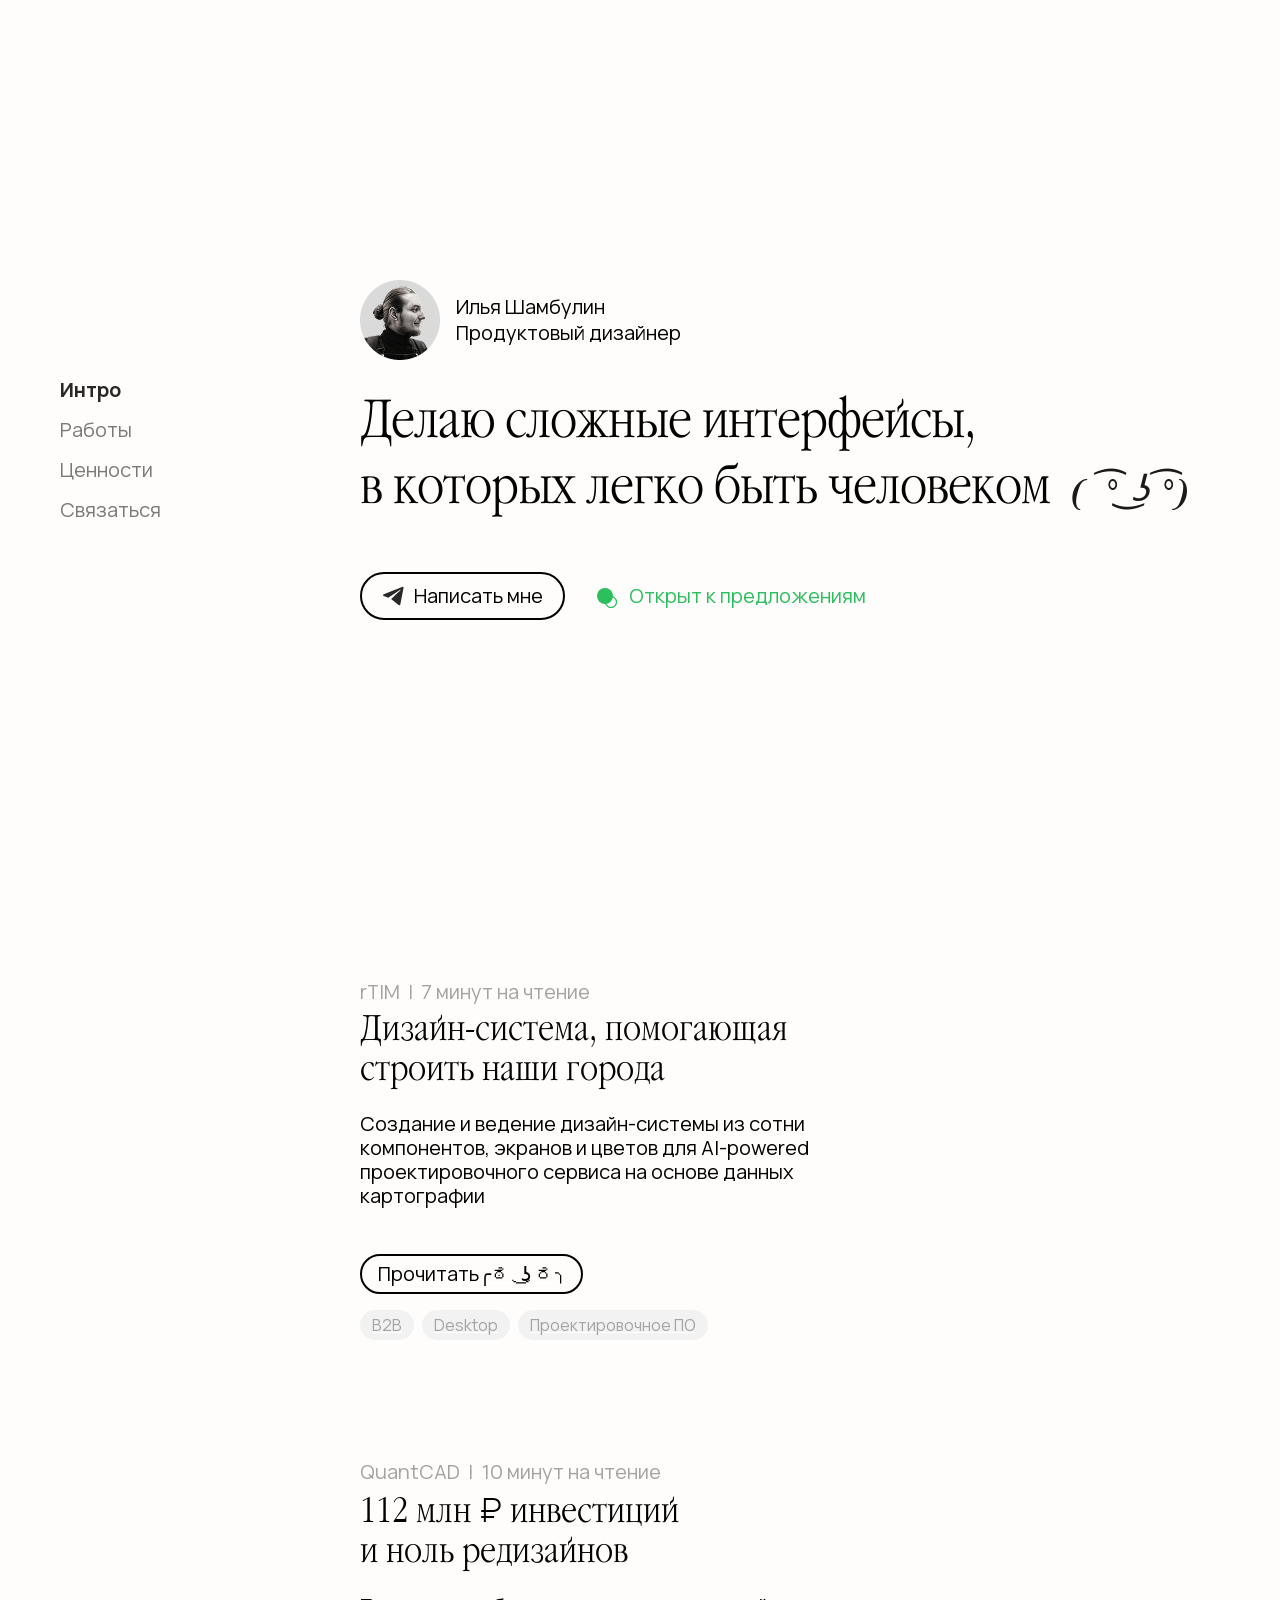
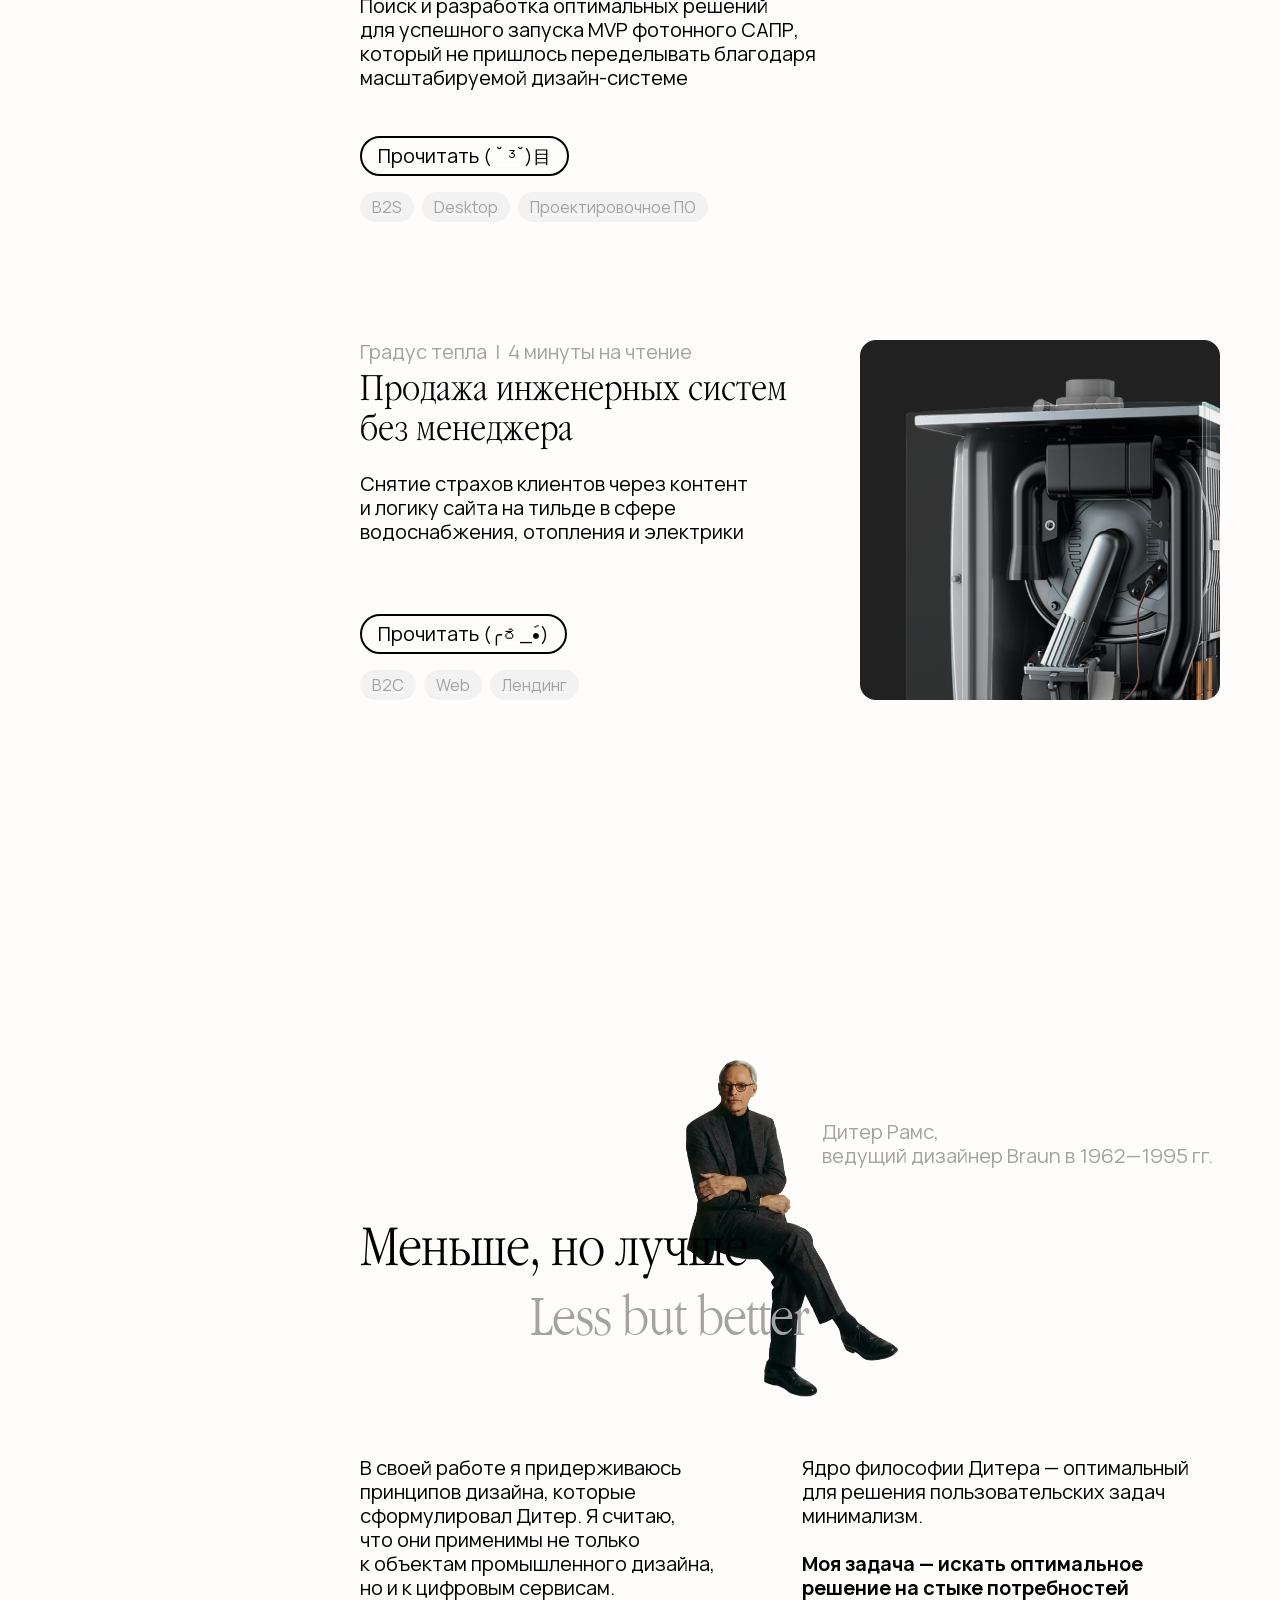
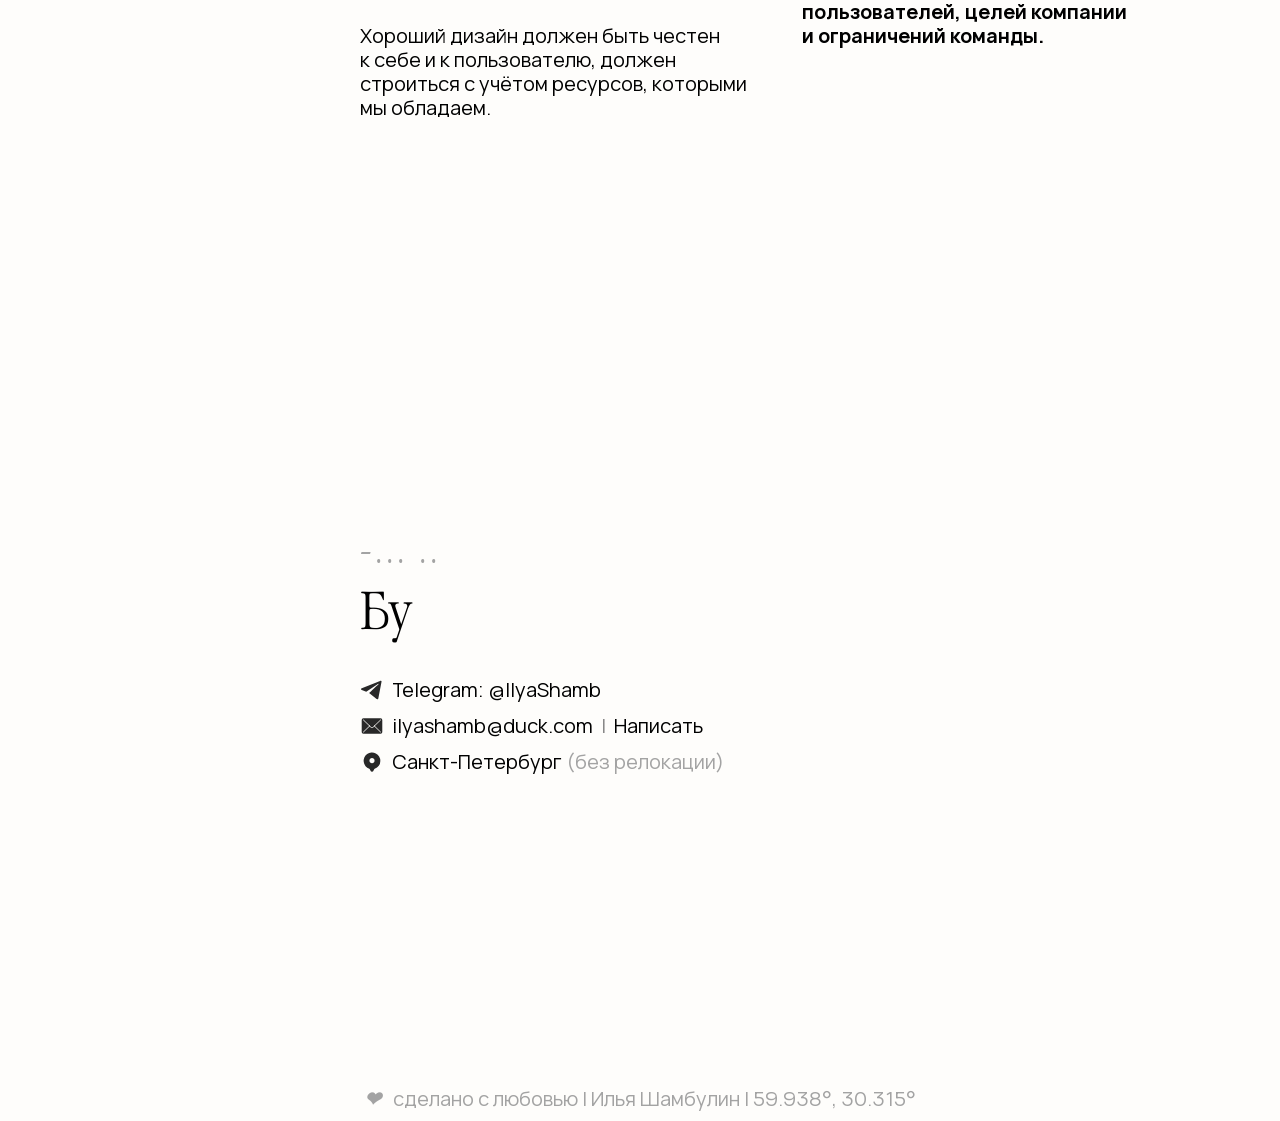
==== commit 346aefa6: "Add files via upload" ====
--- a/index.html
+++ b/index.html
@@ -153,32 +153,7 @@
         <div class="hover-text">( ͡ᵔ ͜ʖ ͡ᵔ)</div>
 
     </div>
-
-    <script>
-        const pupils = document.querySelectorAll('.pupil');
-        const lennyFace = document.querySelector('.lenny-face');
-
-        window.addEventListener('mousemove', (e) => {
-            // Проверка по ширине окна браузера напрямую в JS
-            if (window.innerWidth <= 720) return;
-
-            if (getComputedStyle(lennyFace).display !== 'none' && getComputedStyle(lennyFace).visibility !== 'hidden') {
-                pupils.forEach(pupil => {
-                    const rect = pupil.getBoundingClientRect();
-                    const pupilX = rect.left + rect.width / 2;
-                    const pupilY = rect.top + rect.height / 2;
-
-                    const angle = Math.atan2(e.clientY - pupilY, e.clientX - pupilX);
-                    const maxDistance = 3;
-
-                    const moveX = Math.cos(angle) * maxDistance;
-                    const moveY = Math.sin(angle) * maxDistance;
-
-                    pupil.style.transform = `translate(${moveX}px, ${moveY}px)`;
-                });
-            }
-        });
-    </script>
+    <script src="./assets/lennyface.js" defer></script>
 
 </div></h1></div><div data-reveal="" class="w-element c1t1ky9i c1sesscl c9y978x cs6kyoq c1bk30av c12z4sws c12pndbt c1gsrl4f ci6t33 c1ijy4jg c1aqeu73 chp7ggd c1edtw69 c1othdyf c1tr8yp7 c1ltr0l6"><a type="button" href="https://t.me/IlyaShamb" class="w-element chqwizw c1dbhjn4 cttdk6k c15tuz05 cic10qx c1i0y4jr c1o1oanr c1uj8myn ctrqbiw ciwe2ci c1yovmgn c1ffxkx7 c75s3ps ciuyspz cw7re8b c1t1ky9i c9y978x c1h3h4ca coo2v9f c1bblol2 crkq6wa clbpz92 c3ntk31 c4ea4e6 cnpmm9y c1uspl8d c1a4g5eq cb7tjgb c11bfe8v c16o0cst c1hoan7r"><img class="w-image cbo0a7t c58loiw c1i0y4jr c1kzg60b c7hi520" alt="" width="24" height="24" sizes="100vw" srcSet="/assets/tg_black_UMqRFE3bOfBt2wZt4HQ1Q.svg 16w, /assets/tg_black_UMqRFE3bOfBt2wZt4HQ1Q.svg 32w, /assets/tg_black_UMqRFE3bOfBt2wZt4HQ1Q.svg 48w" src="/assets/tg_black_UMqRFE3bOfBt2wZt4HQ1Q.svg" decoding="async" loading="lazy"/><span class="w-element cbgfy19 cjmqefl c5bqngv cfky18h c1xb78yf cee4xb8 c1hoan7r cw2v8py">Написать мне</span></a><div class="w-element c1t1ky9i c1sesscl c9y978x cs6kyoq cf9kvnj cdlt2zp c1ghyfie c9uu1mj c13tewi9 ci6t33 c1ijy4jg c12pndbt c14mz0w7 c7565xs"><div class="w-element c1t1ky9i c11f31e3 c1sesscl c1ghyfie c9uu1mj c9y978x c1h3h4ca c12jobch cn43n1h c1ss0qyd c1bf3gbv c93layf ctdclm5 c95fmx9 c1wz28sq"><div class="w-element clh4sgj c5qf0q2 crvcavn ch88x4d c3bqno0 cyevpe8 cnudor3 c1ffxkx7 c75s3ps ciuyspz cw7re8b c11f31e3 cbyw8y2 c1hfv5o0 cv9ty0f cefdn9z"></div><div class="w-element cyevpe8 cnudor3 c1ffxkx7 c75s3ps ciuyspz cw7re8b c11f31e3 cemq7jg clh4sgj ch04zb6 c1bealef cclut8i cu8pon3 c1hfv5o0 pulse-wave
 "></div><div class="w-element cyevpe8 cnudor3 c1ffxkx7 c75s3ps ciuyspz cw7re8b c18m3nax clh4sgj c30mykz ch04zb6 c1bealef cclut8i cu8pon3 c1hfv5o0 pulse-wave wave-delayed
@@ -293,31 +268,7 @@
 }
 </style>
 
-<script>
-document.addEventListener('DOMContentLoaded', () => {
-  const copyBtn = document.getElementById('copyTextBtn');
-  let timeoutId = null;
-
-  if (copyBtn) {
-    copyBtn.addEventListener('click', async () => {
-      const textToCopy = copyBtn.getAttribute('data-copy');
-      
-      try {
-        await navigator.clipboard.writeText(textToCopy);
-        copyBtn.classList.add('copied');
-        
-        if (timeoutId) clearTimeout(timeoutId);
-        
-        timeoutId = setTimeout(() => {
-          copyBtn.classList.remove('copied');
-        }, 2000);
-      } catch (err) {
-        console.error('Ошибка копирования:', err);
-      }
-    });
-  }
-});
-</script></div></div><div data-reveal="" class="w-element c1t1ky9i c9y978x cs6kyoq coo2v9f c1bblol2 c12pndbt"><img class="w-image cbo0a7t" alt="" width="28" height="28" sizes="100vw" srcSet="/assets/Pin_PMqRZ83VWm5uBT3v-6RJE.svg 16w, /assets/Pin_PMqRZ83VWm5uBT3v-6RJE.svg 32w, /assets/Pin_PMqRZ83VWm5uBT3v-6RJE.svg 48w, /assets/Pin_PMqRZ83VWm5uBT3v-6RJE.svg 64w" src="/assets/Pin_PMqRZ83VWm5uBT3v-6RJE.svg" decoding="async" loading="lazy"/><h2 data-reveal="" class="w-element cfky18h c1u5offw clako7o cbgfy19 c5bqngv cgxs7b2 c15tuz05 c13hwq9p c1e37voh c1n6thg7 c126mgj0 ctjol56 c1r42fpw cw2v8py">Санкт-Петербург <span class="w-element c7ydmfi">(без релокации)</span></h2></div></div></div><div class="w-element c1vs0y4n c1jtgw1l c1a3xdoe c1t1ky9i cjgug1y c1bblol2 coo2v9f ctdclm5 c17ed0gl c9uu1mj crccz8s c1ghyfie menu-sidebar
+<script src="./assets/mail-copy.js" defer></script></div></div><div data-reveal="" class="w-element c1t1ky9i c9y978x cs6kyoq coo2v9f c1bblol2 c12pndbt"><img class="w-image cbo0a7t" alt="" width="28" height="28" sizes="100vw" srcSet="/assets/Pin_PMqRZ83VWm5uBT3v-6RJE.svg 16w, /assets/Pin_PMqRZ83VWm5uBT3v-6RJE.svg 32w, /assets/Pin_PMqRZ83VWm5uBT3v-6RJE.svg 48w, /assets/Pin_PMqRZ83VWm5uBT3v-6RJE.svg 64w" src="/assets/Pin_PMqRZ83VWm5uBT3v-6RJE.svg" decoding="async" loading="lazy"/><h2 data-reveal="" class="w-element cfky18h c1u5offw clako7o cbgfy19 c5bqngv cgxs7b2 c15tuz05 c13hwq9p c1e37voh c1n6thg7 c126mgj0 ctjol56 c1r42fpw cw2v8py">Санкт-Петербург <span class="w-element c7ydmfi">(без релокации)</span></h2></div></div></div><div class="w-element c1vs0y4n c1jtgw1l c1a3xdoe c1t1ky9i cjgug1y c1bblol2 coo2v9f ctdclm5 c17ed0gl c9uu1mj crccz8s c1ghyfie menu-sidebar
 "><a class="w-element c13to7nf cfky18h c5bqngv c7ydmfi cnpmm9y menu-link
 " href="#intro">Интро</a><a class="w-element c13to7nf cfky18h c5bqngv c7ydmfi cnpmm9y menu-link
 " href="#works">Работы</a><a class="w-element c13to7nf cfky18h c5bqngv c7ydmfi cnpmm9y menu-link
--- a/assets/static/app_generated_index-6937cd5a.Ctr5WUJf.css
+++ b/assets/static/app_generated_index-6937cd5a.Ctr5WUJf.css
@@ -1,75 +1,77 @@
 @font-face{font-family:Classic Russian;font-style:italic;font-weight:700;font-display:swap;src:url(/assets/classicrussian_bolditalic_9OGPqjnCWGj2nlQ7H7Hf0.ttf) format("truetype")}@font-face{font-family:Classic Russian;font-style:normal;font-weight:400;font-display:swap;src:url(/assets/classicrussian_zdp5-O2AtRqAIZSBXaFfG.ttf) format("truetype")}@font-face{font-family:Vela Sans GX ExtLt;font-style:normal;font-weight:200 800;font-display:swap;src:url(/assets/VelaSans-GX_v_5DtQOWyEVeM3bXiqVU8.ttf) format("truetype")}@font-face{font-family:Classic Russian;font-style:normal;font-weight:900;font-display:swap;src:url(/assets/classicrussianplain_XXMua8U76VDK3aVS9K5cd.ttf) format("truetype")}@font-face{font-family:Classic Russian;font-style:normal;font-weight:700;font-display:swap;src:url(/assets/classicrussian_bold_OxcgvGtvwvAwzeBKwHShq.ttf) format("truetype")}@font-face{font-family:Vela Sans;font-style:normal;font-weight:300;font-display:swap;src:url(/assets/VelaSans-Light_0sa8UXgQ8-6hzxlTDA9-d.ttf) format("truetype")}@font-face{font-family:Vela Sans;font-style:normal;font-weight:400;font-display:swap;src:url(/assets/VelaSans-Regular_l1R7RQq8PDNvC935XG6EB.ttf) format("truetype")}@font-face{font-family:Classic Russian;font-style:italic;font-weight:900;font-display:swap;src:url(/assets/classicrussian_italic_DydJDyeVNhB8pcziGelwg.ttf) format("truetype")}@layer presets{:root{display:grid;min-height:100%;grid-template-rows:auto;grid-template-columns:1fr;font-family:Arial,Roboto,sans-serif;font-size:16px;line-height:1.2;white-space:pre-wrap;white-space-collapse:preserve}a.w-element{box-sizing:border-box}b.w-element{font-weight:700;box-sizing:border-box}body.w-element{box-sizing:border-box;-webkit-font-smoothing:antialiased;-moz-osx-font-smoothing:grayscale;margin:0}div.w-element,h1.w-element,h2.w-element,h3.w-element,i.w-element,li.w-element,p.w-element,span.w-element,ul.w-element{box-sizing:border-box}img.w-image{box-sizing:border-box;max-width:100%;display:block;height:auto}div.w-html-embed{display:contents;white-space:normal;white-space-collapse:collapse}}@media all{.c1t1ky9i{display:flex}.c1h3h4ca{justify-content:center}.c9y978x{align-items:center}.cidopjm{background-color:#fefdfb}.c2ncmx6{margin-top:1.5rem}.c5bqngv{font-weight:400}.ce8gyfq{font-size:10rem}.cft6jj4{line-height:2rem}.cg6yv2f{letter-spacing:.05em}.c1vrp7pb{font-family:Classic Russian,sans-serif}.c9jgq14{text-align:center}.cl0gief{margin-bottom:.4em}.c1rx3bpd{display:inline-flex}.c9brajf{row-gap:6px}.cwdxvpy{column-gap:6px}.c1oehp8u{position:fixed}.chvve1{z-index:1000}.c4a0n4f{padding-top:6px}.c1kshuh3{padding-right:10px}.c12kg45u{padding-bottom:6px}.c1t6pmyb{padding-left:10px}.c1l2u70x{right:16px}.c1gful52{bottom:16px}.c1ypdj89{color:#fbfcfd}.cxc2vj5{font-family:system-ui,sans-serif}.c1kde3sm{font-size:12px}.c5pcb2a{font-weight:500}.c1qi3ah2{line-height:1}.c15lj2s{border-top-left-radius:9px}.c16s2p75{border-top-right-radius:9px}.cg3w6zq{border-bottom-right-radius:9px}.c1jf5n5c{border-bottom-left-radius:9px}.c1vcftj7{text-decoration-line:none}.c1f22bbe{-webkit-background-clip:padding-box,border-box;background-clip:padding-box,border-box}.c14kl8d1{background-origin:padding-box,border-box}.c1crvjgv{background-image:linear-gradient(135deg,#4a4efa,#bd2fdb 66%,#ec59ce),linear-gradient(135deg,#92fddc,#7d7ffb 31.94%,#ed72fe 64.24%,#fdd791)}.c1q4jjw2{border:1px solid transparent}.c1l3s5yg{white-space:nowrap}.cpiyym7{display:block}.cyevpe8{width:16px}.cnudor3{height:16px}.crwg77{flex-shrink:0}.cbgfy19{font-family:Vela Sans GX ExtLt,sans-serif}.c1ghyfie{height:fit-content}.cktccy8{justify-self:center}.c15im3zh{min-width:1200px}.cjgug1y{flex-direction:column}.c1hwq8cc{max-width:1200px}.c1hbfygp{margin-left:auto}.c1axp7bz{margin-right:auto}.c5ud6dt{width:100%}.cau4eo5{overflow-x:hidden}.c1vs0y4n{position:sticky}.c1jtgw1l{top:50%}.c1a3xdoe{z-index:100}.c1bblol2{row-gap:8px}.coo2v9f{column-gap:8px}.ctdclm5{margin-left:0}.c17ed0gl{left:auto}.c9uu1mj{width:fit-content}.crccz8s{bottom:50%}.c13to7nf{display:inline-block}.cfky18h{font-size:20px}.c7ydmfi{color:#a3a3a3}.cnpmm9y{z-index:999}:root{font-family:Arial,Roboto,sans-serif;min-width:1200px;scroll-behavior:smooth}.c12jobch{grid-template-columns:1fr 1fr}.cn43n1h{grid-template-rows:auto auto}.c1ss0qyd{grid-auto-columns:1fr}.c1bf3gbv{column-gap:0px}.cbzgvrn{row-gap:48px}.c18tpnkd{align-items:start}.cs6kyoq{justify-content:start}.c1y3tvcb{min-height:0px}.c1lmqsq8{margin-top:0%}.c11f31e3{position:relative}.cseikrj{left:0}.cq6vf2n{top:0}.cknnh12{margin-right:0}.cbgt5od{width:860px}.c12z4sws{row-gap:32px}.chqwizw{font-family:Vela Sans,sans-serif}.cttdk6k{font-weight:700}.c1sesscl{flex-direction:row}.cf9kvnj{column-gap:16px}.c93layf{row-gap:0px}.cv9ty0f{flex-grow:0}.cefdn9z{flex-shrink:1}.c9e82x3{padding-top:0}.c13hwq9p{letter-spacing:0px}.c1yboeqv{line-height:1.3}.cje2fxc{margin-top:0}.clako7o{margin-bottom:0}.cieqqcu{font-size:56px}.c1u5offw{margin-top:0}.c1am9md2{width:auto}.cpllduj{line-height:1.1}.c1i78djw{letter-spacing:-1px}.c1bk30av{column-gap:32px}.c1dbhjn4{font-size:24px}.c15tuz05{line-height:1.4}.cic10qx{background-color:#0000}.c1i0y4jr{color:#fff}.c1o1oanr{letter-spacing:1px}.c1uj8myn{padding-left:20px}.ctrqbiw{padding-right:20px}.ciwe2ci{padding-top:8px}.c1yovmgn{padding-bottom:8px}.c1ffxkx7{border-top-left-radius:1000px}.c75s3ps{border-top-right-radius:1000px}.ciuyspz{border-bottom-left-radius:1000px}.cw7re8b{border-bottom-right-radius:1000px}.crkq6wa{text-shadow:none}.clbpz92{outline-style:none}.c3ntk31{outline-offset:0px}.c4ea4e6{outline-width:2px}.c1uspl8d{border:2px solid rgb(0 0 0 / 1)}.cbo0a7t{width:24px}.c58loiw{height:24px}.cjmqefl{letter-spacing:normal}.c1xb78yf{color:#000}.cdlt2zp{row-gap:16px}.c95fmx9{padding-left:0}.c1wz28sq{flex-wrap:nowrap}.clh4sgj{background-color:#2bbf5d}.c5qf0q2{border-top-color:transparent}.crvcavn{border-right-color:transparent}.ch88x4d{border-bottom-color:transparent}.c3bqno0{border-left-color:transparent}.cbyw8y2{z-index:3}.c1hfv5o0{align-self:center}.cemq7jg{z-index:2}.ch04zb6{border-top-color:#2bbf5d}.c1bealef{border-right-color:#2bbf5d}.cclut8i{border-bottom-color:#2bbf5d}.cu8pon3{border-left-color:#2bbf5d}.c18m3nax{position:inherit}.c30mykz{z-index:1}.czmkkbm{position:absolute}.c1mxnpsi{display:none}.c1ssdpzc{color:#2bbf5d}.c1dt4toh{height:100vh}.c14sb83n{justify-content:end}.c15s627d{padding-left:0}.ckl92cv{padding-right:0}.cyvmqhh{align-self:auto}.cgdvsya{min-height:100vh}.c142cmyk{padding-left:320px}.c1bdxy3n{min-width:auto}.c1f6vrps{height:100%}.c18hk7wt{align-items:end}.c1aqv6us{row-gap:80px}.cvolzx7{column-gap:80px}.ctyqyhg{width:80px}.c8lis7b{height:80px}.c91d8ro{font-size:36px}.c15lq6mx{font-style:italic}.c1jcpumz{letter-spacing:2px}.c1slq8to{line-height:1.2}.ceu01l8{padding-left:8px}.cjs4ars{padding-bottom:0}.c10edm0p{margin-bottom:12px}.c1ioryru{text-transform:none}.cwnd9p8{font-size:60px}.c16z13ob{margin-bottom:0}.c1r0i6f5{column-gap:40px}.c11l58ng{row-gap:40px}.cxw5uam{height:360px}.c1j8iybi{width:460px}.cwh5kk{row-gap:46px}.cyhpsl7{column-gap:46px}.cd2o2vi{width:400px}.crnsq79{border-top-left-radius:8px}.c7ivkkn{border-top-right-radius:8px}.c1xmjw03{border-bottom-left-radius:8px}.cto2swc{border-bottom-right-radius:8px}.chydk8c{font-size:40px}.c1e37voh{border-top-left-radius:0}.c1n6thg7{border-top-right-radius:0}.c126mgj0{border-bottom-left-radius:0}.ctjol56{border-bottom-right-radius:0}.c1r42fpw{font-style:normal}.c14yn3m5{color:#000}.c6p55kh{row-gap:20px}.c5uqp3h{column-gap:20px}.c1ykdc61{font-size:16px}.c1qrm8ng{background-color:#f2f2f2}.cl68b6d{padding-left:12px}.c4eebdq{padding-right:12px}.c11o1rsj{padding-top:4px}.c1dtxm8y{padding-bottom:4px}.c1ibe1yk{pointer-events:none}.c1n18ztd{border:2px none rgb(0 0 0 / 1)}.c16kw8ic{font-size:18px}.c1vxr82e{padding-left:16px}.c1nw50m{padding-right:16px}.c1xx4jjy{border-top-left-radius:20px}.c1plx3me{border-top-right-radius:20px}.c3gpemq{border-bottom-left-radius:20px}.c1nzigw9{border-bottom-right-radius:20px}.cejj1yn{aspect-ratio:auto}.ccsx6tw{min-height:auto}.cm3aiw2{overflow-x:visible}.c1e341c9{overflow-y:visible}.c76l1yu{order:0}.cmdfsav{scroll-margin-top:40px}.c1g7k7ti{row-gap:120px}.cdqfwys{column-gap:120px}.c124mwf6{padding-top:0}.cxl7cjc{font-weight:300}.cw3msh{font-size:34px}.c1knwxb8{row-gap:70px}.c1ca2x0x{column-gap:70px}.cutvrtt{width:360px}.cqho5js{border-top-left-radius:16px}.c2f9ju{border-top-right-radius:16px}.c1rjy4ay{border-bottom-left-radius:16px}.c1fwvg4j{border-bottom-right-radius:16px}.cdtgyqe{row-gap:4px}.c6t2nsr{padding-left:170px}.cjbidmg{row-gap:400px}.c118z8uz{width:220px}.c130qndo{left:319px}.c1i9caxv{bottom:-43px}.clkz3ry{display:grid}.c1rympy0{grid-template-rows:1fr}.c1bulgx4{column-gap:24px}.coft08o{row-gap:24px}.c12qkanr{justify-items:start}.cq35n2q{align-content:start}.cn84w8l{grid-auto-flow:row}.c1753p6u{grid-column-start:span 1}.cpfk4kc{grid-column-end:span 1}.c1iy9oo1{grid-row-start:span 1}.c1d8lgv3{grid-row-end:span 1}.c2442mf{justify-self:auto}.czl8c44{margin-top:140px}.czr15qi{height:65svh}.cgxs7b2{width:600px}.cvqwz5o{color:#00000085}.c10lyvrj{height:auto}.c8h4jae{width:100svw}.c8hpzfi{margin-bottom:8px}.c77vzf0{margin-left:462px}.cq36l5o{margin-bottom:52px}.cpa7nnf{row-gap:100px}.cjzowtc{column-gap:100px}.cnyeb32{margin-top:3%}.c12gjv7g{margin-right:200px}.cluq3ws{width:660px}.c12ftveh{column-gap:48px}.cdrvoes{margin-left:0}.cssnunr{margin-right:0}.c1rwpk9n{padding-top:10px}.c1o6mibk{padding-bottom:10px}.c2podux{border-left:5px solid rgb(226 226 226 / 1)}.c1aq1nxs{border-top-left-radius:unset}.c70my80{border-top-right-radius:unset}.c173o7ve{border-bottom-right-radius:unset}.cxil2p4{list-style-type:decimal}.c1vvwr3b{list-style-type:disc}.cb2tmjm{margin-left:24px}.chr79zd{margin-top:0rem}.cbvsfpo{font-size:3rem}.c1gc68z0{letter-spacing:0em}.ct964rx{background-color:#000}.cxyz7hn{border:2px solid rgb(255 255 255 / 1)}.c13ngj71{margin-top:8px}}@media all and (max-width: 765px){.ck0z8ru{min-width:360px}.ck8szcj{width:100%}.crjcrep{max-width:390px}.cd3ep79{overflow-x:hidden}.c1hd41b4{justify-self:center}.cprehtp{padding-left:0}.cw4l4gu{padding-right:0}.c4yd2mv{margin-left:0}.c1hsj0g3{margin-right:0}.c1nslhr{row-gap:300px}.cl32z19{column-gap:300px}:root{min-width:390px}.c12pndbt{width:360px}.cb8zjrt{row-gap:24px}.c14mz0w7{row-gap:16px}.ckvhfsb{column-gap:8px}.cee4xb8{font-size:16px}.c11isikc{font-size:32px}.c1gsrl4f{flex-direction:row}.ci6t33{align-items:center}.c1ijy4jg{justify-content:start}.c1aqeu73{row-gap:0px}.chp7ggd{column-gap:24px}.c1edtw69{flex-wrap:nowrap}.c1othdyf{flex-grow:0}.c1tr8yp7{flex-shrink:0}.c1ltr0l6{display:flex}.c1a4g5eq{padding-right:24px}.cb7tjgb{padding-left:24px}.c11bfe8v{padding-top:8px}.c16o0cst{padding-bottom:8px}.c1hoan7r{width:fit-content}.c1kzg60b{width:24px}.c7hi520{height:24px}.cw2v8py{white-space:nowrap}.c13tewi9{padding-left:0}.c7565xs{column-gap:16px}.c1w0f9rl{align-items:start}.c1fe9137{transform-origin:0% 0% 0px}.c1tlxvpe{flex-shrink:1}.c19rn999{perspective-origin:50% 50%}.c1vg1ldp{width:60px}.crzsn58{height:60px}.cvd9i87{font-size:34px}.c1vom59{line-height:1}.c1kyx2ph{width:auto}.c15gucfv{font-family:Classic Russian,sans-serif}.cxq86i1{font-size:22px}.c385xy3{letter-spacing:0px}.c1a2eyth{flex-direction:column-reverse}.c1vrv1r1{height:fit-content}.cevpnyh{row-gap:4px}.cemext8{column-gap:4px}.c1ty5cll{font-size:28px}.c1l2fdjr{row-gap:120px}.c165raxf{column-gap:120px}.cm9ljkc{font-size:24px}.c8c86py{padding-left:96px}.crqzkns{row-gap:200px}.c7mhib2{left:161px}.c1qiu0zo{width:160px}.c72uy8b{bottom:-45px}.c1xd9zji{margin-left:10px}.ctn2de2{flex-direction:column}.c14ytmqd{column-gap:0px}.c2iulaz{width:90svw}.cpb1gy2{text-align:center}.ctoijep{margin-bottom:80px}.c1lpisp4{width:190px}.c10upm9x{min-width:390px}.c1bss3jj{padding-left:8px}.c1npjhdx{padding-right:8px}}
 
-/* Mobile adaptive patch — preserves the 360px base layout and scales fluidly. */
-@media all and (max-width: 765px) {
-  :root {
-    min-width: 0 !important;
-  }
 
-  html, body {
-    width: 100% !important;
-    min-width: 0 !important;
-    max-width: 100% !important;
-    overflow-x: hidden !important;
-  }
-
-  .c15im3zh {
+/* =========================================================
+   PORTFOLIO MOBILE PATCH — 2026-08
+   Fluid mobile layout + requested positioning fixes
+   ========================================================= */
+@media all and (max-width: 800px) {
+  html,
+  body.w-element {
     min-width: 0 !important;
     width: 100% !important;
     max-width: 100% !important;
   }
 
-  .c10upm9x {
+  body.w-element {
+    overflow-x: hidden !important;
+  }
+
+  /* Remove desktop-sized constraints from the mobile canvas. */
+  .c15im3zh {
     min-width: 0 !important;
   }
 
-  .c12pndbt, .cutvrtt {
-    width: min(91.111vw, 360px) !important;
-    max-width: calc(100vw - 32px) !important;
+  :root {
+    min-width: 0 !important;
   }
 
-  .c142cmyk, .c6t2nsr, .c8c86py {
-    padding-left: 0 !important;
+  /* Webstudio's mobile 360px content width remains the design base,
+     but the outer canvas is allowed to fit the real viewport. */
+  #mobile-outer,
+  #mobile-wrapper {
+    min-width: 0 !important;
+    max-width: 100% !important;
   }
 
-  .c77vzf0 {
+  /* Main page: intro = 60% viewport height. */
+  #intro.c1dt4toh {
+    height: 60svh !important;
+    min-height: 0 !important;
+  }
+
+  /* Main page: contact = 40% viewport height. */
+  #contact.czr15qi,
+  .czr15qi:has(> #contact) {
+    height: 40svh !important;
+    min-height: 0 !important;
+  }
+
+  /* Dieter: place him over the final part of "лучше" on the 360px base.
+     Values are fluid so the composition scales with the phone width. */
+  #values {
+    left: 62.5vw !important;
+    width: 44.444vw !important;
+    bottom: -12.5vw !important;
     margin-left: 0 !important;
   }
 
-  .c12gjv7g {
-    margin-right: 0 !important;
-  }
-
-  .c7mhib2, .c130qndo {
-    left: auto !important;
-  }
-
-  img, svg, video, iframe, canvas {
+  /* Prevent media/embed blocks from forcing horizontal overflow. */
+  iframe,
+  video,
+  img {
     max-width: 100% !important;
   }
 
-  .c8h4jae {
-    width: 100% !important;
+  iframe {
     max-width: 100% !important;
   }
+}
 
-  .cgxs7b2, .cluq3ws {
-    width: 100% !important;
-    max-width: 100% !important;
+/* Article pages: keep the burger (12px top + 40px high) clear of the title. */
+@media all and (max-width: 800px) {
+  body.article-mobile-offset {
+    padding-top: 60px !important;
+    box-sizing: border-box !important;
   }
-
-  /* Fluid values for the existing 360px mobile composition. */
-  .c11isikc { font-size: clamp(28px, 8.889vw, 32px) !important; }
-  .cvd9i87 { font-size: clamp(30px, 9.444vw, 34px) !important; }
-  .c1ty5cll { font-size: clamp(24px, 7.778vw, 28px) !important; }
-  .cm9ljkc { font-size: clamp(21px, 6.667vw, 24px) !important; }
-  .cxq86i1 { font-size: clamp(20px, 6.111vw, 22px) !important; }
-
-  /* Avoid fixed desktop-sized gaps surviving on phones. */
-  .c1nslhr { row-gap: clamp(80px, 33.333vw, 120px) !important; }
-  .cl32z19 { column-gap: clamp(80px, 33.333vw, 120px) !important; }
-  .crqzkns { row-gap: clamp(120px, 55.556vw, 200px) !important; }
-
-  .c1a4g5eq { padding-right: clamp(16px, 6.667vw, 24px) !important; }
-  .cb7tjgb { padding-left: clamp(16px, 6.667vw, 24px) !important; }
 }
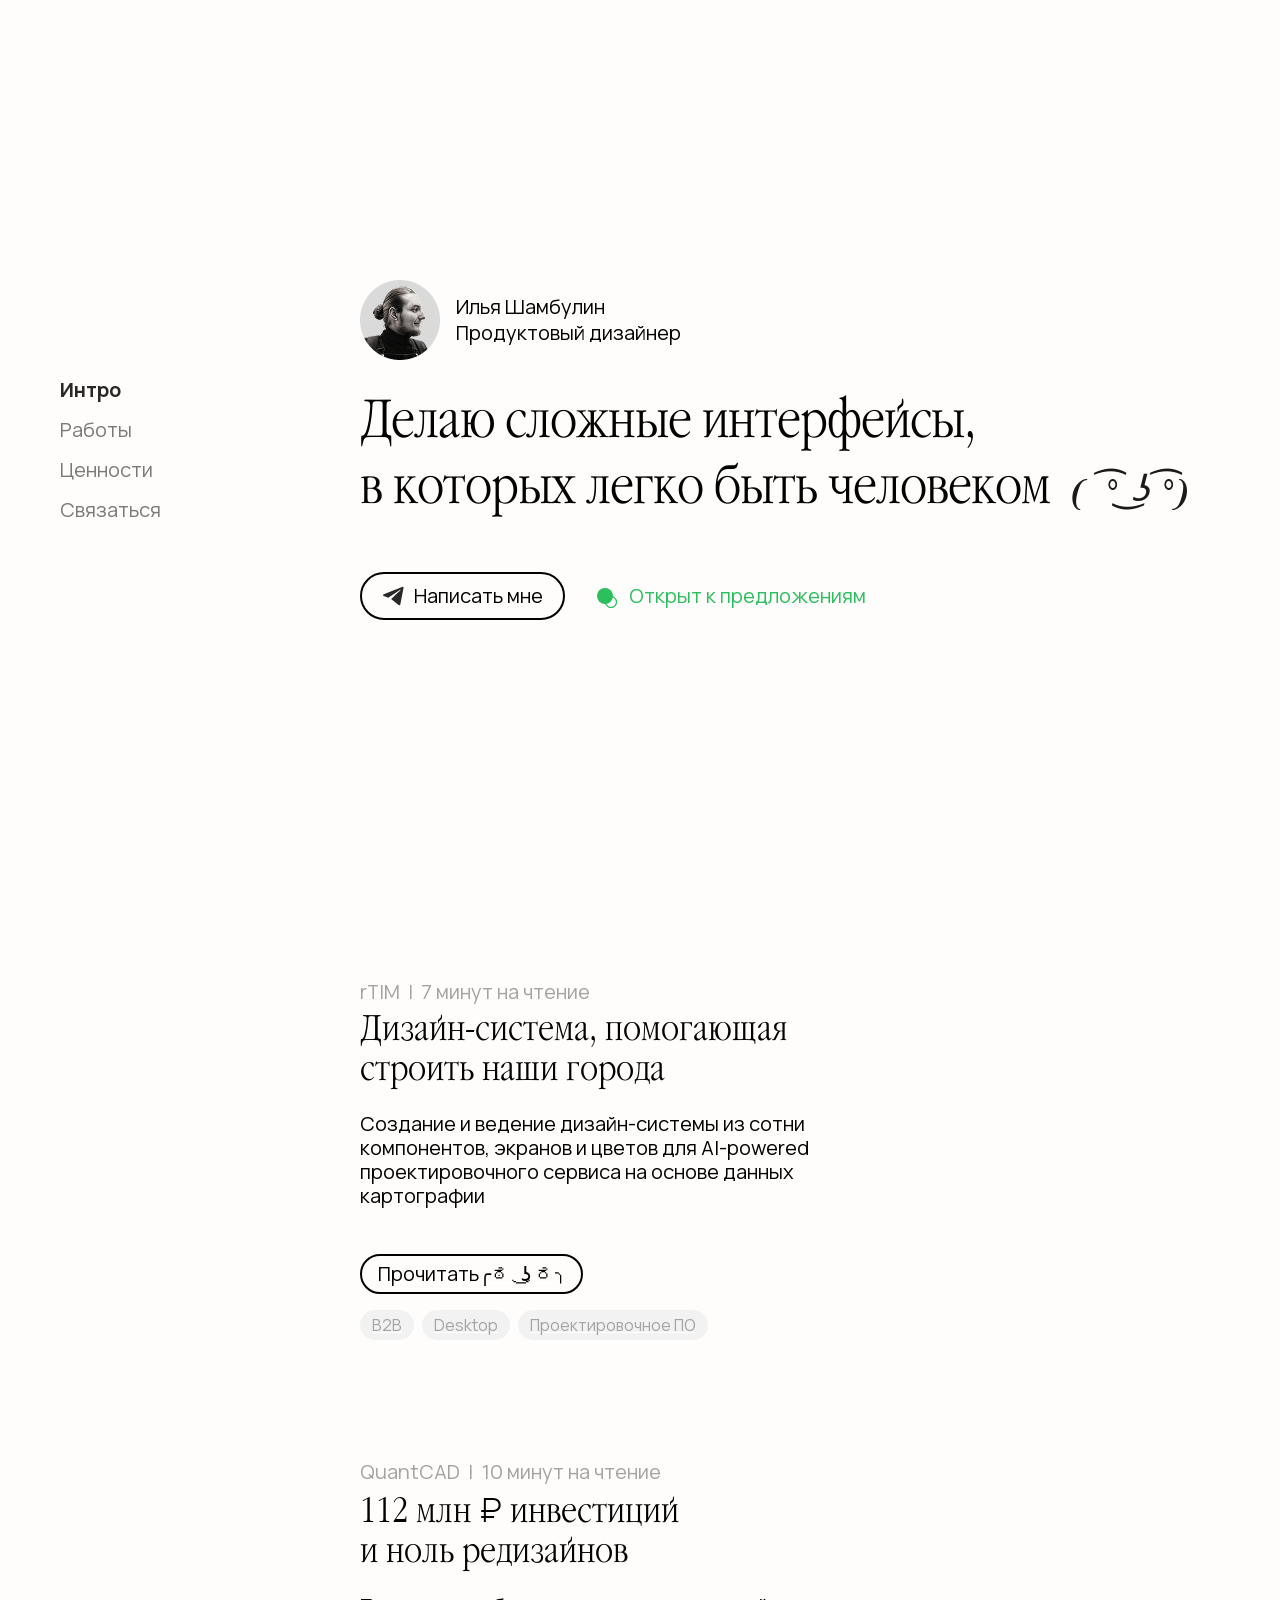
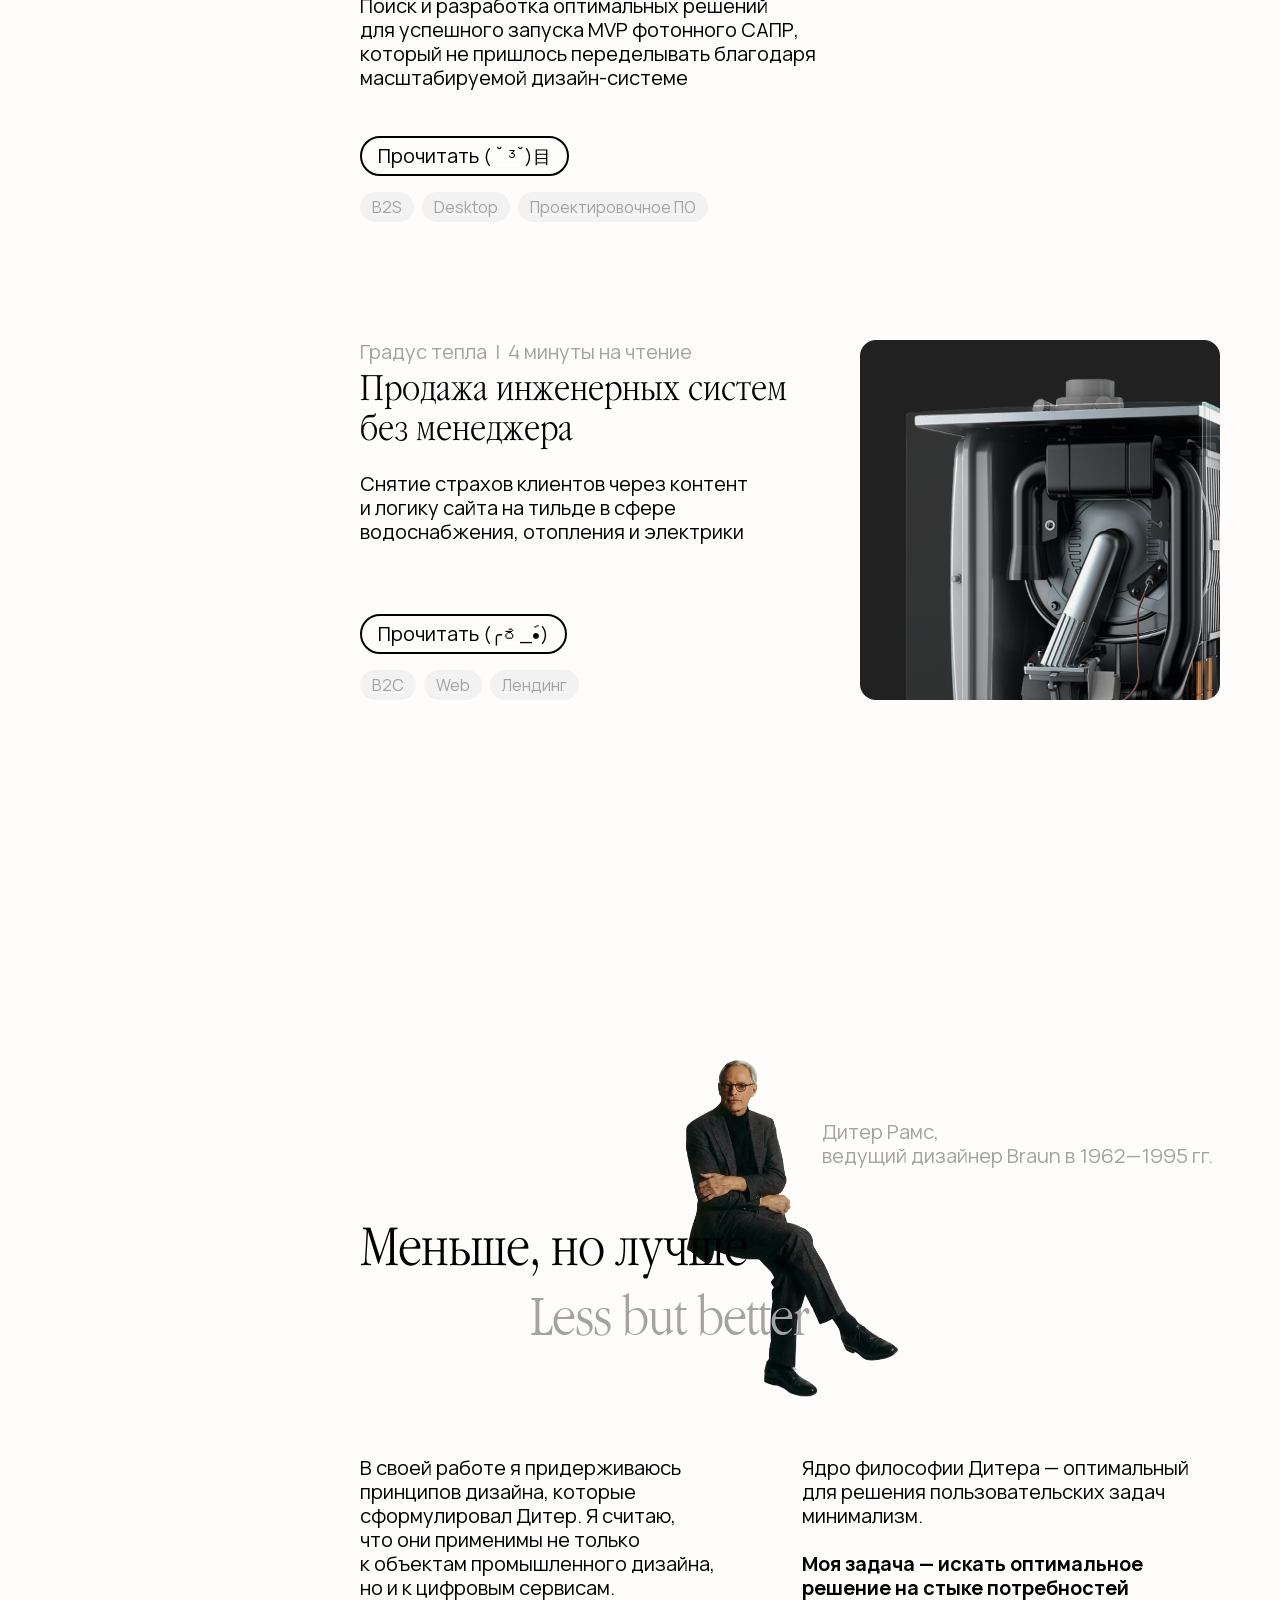
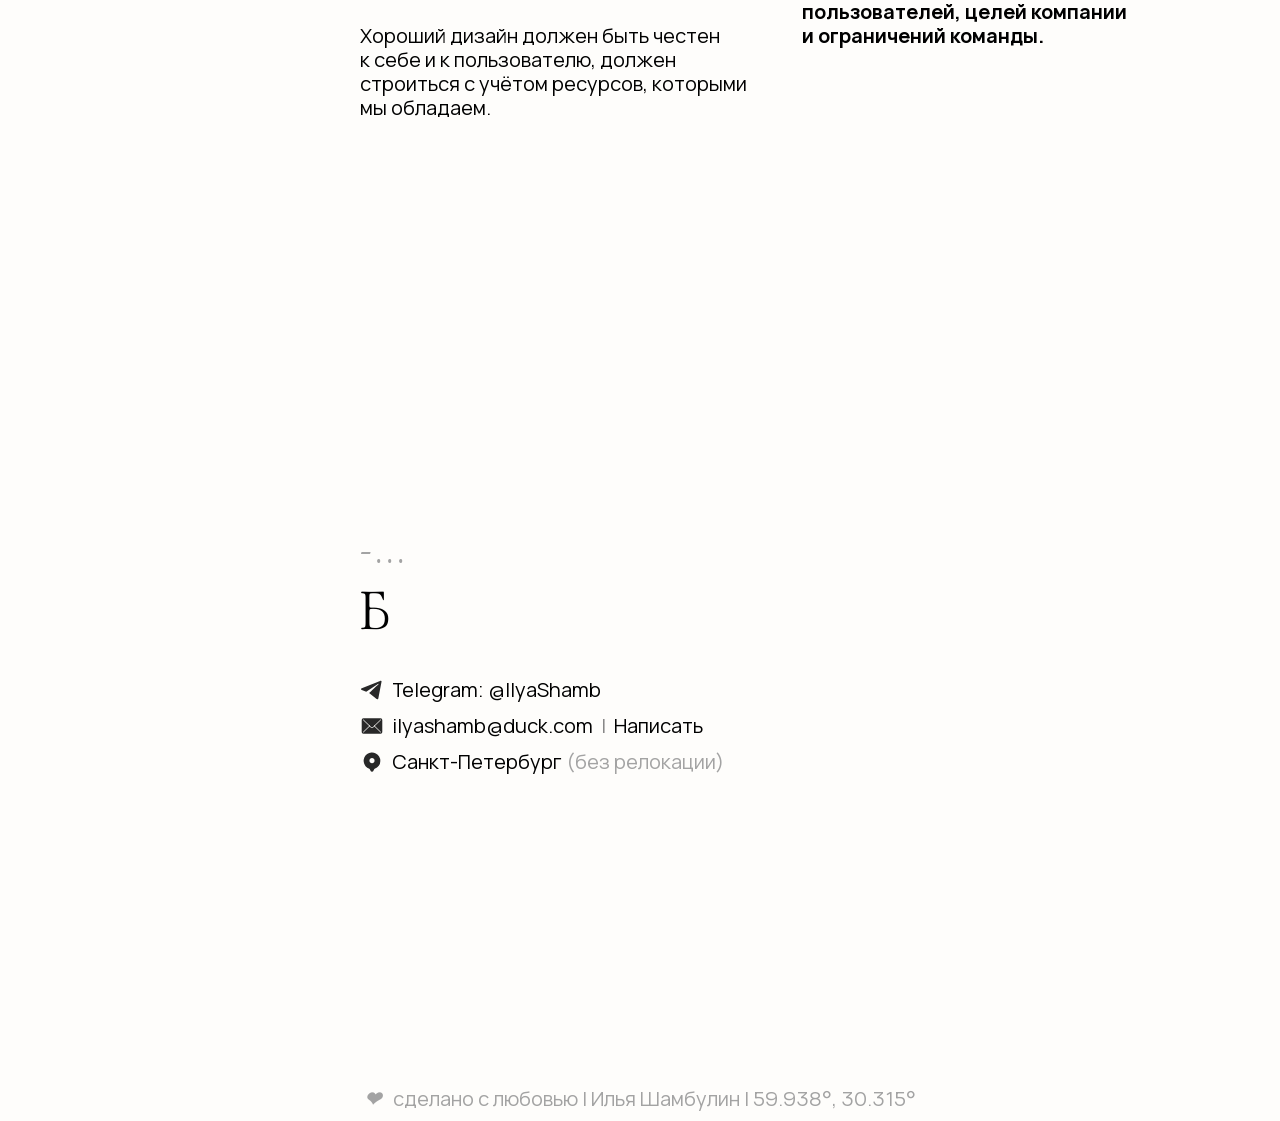
==== commit 7d0515bd: "Update index.html" ====
--- a/index.html
+++ b/index.html
@@ -196,7 +196,7 @@
 }
 </style>
 
-</div></div><h3 class="w-element cfky18h c15tuz05 c13hwq9p c1ssdpzc cje2fxc clako7o cbgfy19 c5bqngv ch04zb6 c1bealef cclut8i cu8pon3 cee4xb8">Открыт <span class="w-element c1l3s5yg">к предложениям</span></h3></div></div></div></div><div class="w-element c1t1ky9i cjgug1y cjbidmg c1bf3gbv c12pndbt crqzkns"><div id="works" class="w-element c1t1ky9i cjgug1y c1g7k7ti cdqfwys c1u5offw c124mwf6 c1l2fdjr c165raxf"><div id="works" class="w-element cbgt5od c1t1ky9i c1r0i6f5 c11l58ng cxw5uam cmdfsav c1a2eyth c12pndbt c1vrv1r1 cb8zjrt chp7ggd"><div class="w-element c1j8iybi c1t1ky9i cjgug1y cwh5kk cyhpsl7 c12pndbt cb8zjrt chp7ggd"><div class="w-element c1t1ky9i cjgug1y c6p55kh c5uqp3h c1ykdc61 c14mz0w7 c7565xs"><div class="w-element c1t1ky9i cjgug1y c1bblol2 coo2v9f cevpnyh cemext8"><div data-reveal="" class="w-element c1t1ky9i c1sesscl coo2v9f c1bblol2"><h3 class="w-element c5bqngv cfky18h c7ydmfi cje2fxc clako7o cee4xb8">rTIM</h3><h3 class="w-element c5bqngv cfky18h c7ydmfi cje2fxc clako7o cee4xb8">|</h3><h3 class="w-element c5bqngv cfky18h c7ydmfi cje2fxc clako7o cee4xb8">7 минут на чтение</h3></div><h2 data-reveal="" class="w-element chydk8c c1u5offw clako7o c1vrp7pb c5bqngv c1j8iybi c1qi3ah2 c13hwq9p c1e37voh c1n6thg7 c126mgj0 ctjol56 c1r42fpw c1ty5cll c12pndbt">Дизайн-система, помогающая строить <span class="w-element cw2v8py">наши города</span></h2></div><p data-reveal="" class="w-element c5bqngv cfky18h c14yn3m5 cje2fxc clako7o cee4xb8">Создание и ведение дизайн-системы из сотни компонентов, экранов и цветов для AI-powered проектировочного сервиса на основе данных картографии</p></div><div data-reveal="" class="w-element c1t1ky9i cjgug1y cdlt2zp cf9kvnj c14mz0w7 c7565xs"><a type="button" class="w-element chqwizw c1dbhjn4 cttdk6k c15tuz05 cic10qx c1i0y4jr c1o1oanr c1vxr82e c1nw50m c11o1rsj c1dtxm8y c1ffxkx7 c75s3ps ciuyspz cw7re8b c1t1ky9i c9y978x c1h3h4ca coo2v9f c1bblol2 crkq6wa clbpz92 c3ntk31 c4ea4e6 cnpmm9y c9uu1mj c1uspl8d" href="/rtim"><span class="w-element cbgfy19 cjmqefl c5bqngv cfky18h c1xb78yf cee4xb8">Прочитать╭<span class="w-element">ಠ ͜ʖ </span>ರ╮</span></a><div class="w-element c1t1ky9i coo2v9f c1bblol2 cemext8 cevpnyh"><a type="button" class="w-element chqwizw c1dbhjn4 cttdk6k c15tuz05 c1qrm8ng c1i0y4jr c1o1oanr cl68b6d c4eebdq c11o1rsj c1dtxm8y c1ffxkx7 c75s3ps ciuyspz cw7re8b c1t1ky9i c9y978x c1h3h4ca coo2v9f c1bblol2 crkq6wa clbpz92 c3ntk31 c4ea4e6 cnpmm9y c9uu1mj c1ibe1yk c1n18ztd cee4xb8" href="#"><span class="w-element cbgfy19 cjmqefl c5bqngv c1ykdc61 c7ydmfi">B2B</span></a><a type="button" aria-current="page" class="w-element chqwizw c1dbhjn4 cttdk6k c15tuz05 c1qrm8ng c1i0y4jr c1o1oanr cl68b6d c4eebdq c11o1rsj c1dtxm8y c1ffxkx7 c75s3ps ciuyspz cw7re8b c1t1ky9i c9y978x c1h3h4ca coo2v9f c1bblol2 crkq6wa clbpz92 c3ntk31 c4ea4e6 cnpmm9y c9uu1mj c1ibe1yk c1n18ztd active" href="/"><span class="w-element cbgfy19 cjmqefl c5bqngv c1ykdc61 c7ydmfi">Desktop<br/></span></a><a type="button" aria-current="page" class="w-element chqwizw c1dbhjn4 cttdk6k c15tuz05 c1qrm8ng c1i0y4jr c1o1oanr cl68b6d c4eebdq c11o1rsj c1dtxm8y c1ffxkx7 c75s3ps ciuyspz cw7re8b c1t1ky9i c9y978x c1h3h4ca coo2v9f c1bblol2 crkq6wa clbpz92 c3ntk31 c4ea4e6 cnpmm9y c9uu1mj c1ibe1yk c1n18ztd active" href="/"><span class="w-element cbgfy19 cjmqefl c5bqngv c1ykdc61 c7ydmfi cee4xb8">Проектировочное ПО</span></a></div></div></div><div data-reveal="" class="w-html-embed c9uu1mj c1ghyfie c1xx4jjy c1plx3me c3gpemq c1nzigw9 cejj1yn c1bdxy3n ccsx6tw cpiyym7 cm3aiw2 c1e341c9 c1vrv1r1"><iframe src="https://kinescope.io/embed/cRDgfb3jn4EdhQTpLdnEGq" allow="autoplay; fullscreen; picture-in-picture; encrypted-media; gyroscope; accelerometer; clipboard-write; screen-wake-lock;" frameborder="0" allowfullscreen width="360" height="360"></iframe></div></div><div id="works" class="w-element cbgt5od c1t1ky9i c1r0i6f5 c11l58ng cxw5uam c1a2eyth c1vrv1r1 c12pndbt cb8zjrt chp7ggd"><div class="w-element c1j8iybi c1t1ky9i cjgug1y cwh5kk cyhpsl7 cb8zjrt chp7ggd"><div class="w-element c1t1ky9i cjgug1y c6p55kh c5uqp3h c1ykdc61 c14mz0w7 c7565xs c12pndbt"><div class="w-element c1t1ky9i cjgug1y c1bblol2 coo2v9f cevpnyh cemext8"><div data-reveal="" class="w-element c1t1ky9i c1sesscl coo2v9f c1bblol2 c12pndbt"><h3 class="w-element c5bqngv cfky18h c7ydmfi cje2fxc clako7o cee4xb8">QuantCAD</h3><h3 class="w-element c5bqngv cfky18h c7ydmfi cje2fxc clako7o cee4xb8">|</h3><h3 class="w-element c5bqngv cfky18h c7ydmfi cje2fxc clako7o cee4xb8">10 минут на чтение</h3></div><h2 data-reveal="" class="w-element chydk8c c1u5offw clako7o c1vrp7pb c5bqngv c1j8iybi c1qi3ah2 c13hwq9p c1e37voh c1n6thg7 c126mgj0 ctjol56 c1r42fpw c1ty5cll c12pndbt">112 млн <span class="w-element chqwizw cxl7cjc cw3msh cm9ljkc">₽</span> инвестиций <br/>и ноль редизайнов</h2></div><p data-reveal="" class="w-element c5bqngv cfky18h c14yn3m5 cje2fxc clako7o cee4xb8 c12pndbt">Поиск и разработка оптимальных решений <br/>для успешного запуска MVP фотонного САПР, который не пришлось переделывать благодаря масштабируемой дизайн-системе</p></div><div data-reveal="" class="w-element c1t1ky9i cjgug1y cdlt2zp cf9kvnj"><a type="button" class="w-element chqwizw c16kw8ic cttdk6k c15tuz05 cic10qx c1i0y4jr c1o1oanr c1vxr82e c1nw50m c11o1rsj c1dtxm8y c1ffxkx7 c75s3ps ciuyspz cw7re8b c1t1ky9i c9y978x c1h3h4ca coo2v9f c1bblol2 crkq6wa clbpz92 c3ntk31 c4ea4e6 cnpmm9y c9uu1mj c1uspl8d" href="/quantcad"><span class="w-element cbgfy19 cjmqefl c5bqngv cfky18h c1xb78yf cee4xb8">Прочитать <span class="w-element c16kw8ic">( ˘ ³˘)目</span></span></a><div class="w-element c1t1ky9i coo2v9f c1bblol2"><a type="button" aria-current="page" class="w-element chqwizw c1dbhjn4 cttdk6k c15tuz05 c1qrm8ng c1i0y4jr c1o1oanr cl68b6d c4eebdq c11o1rsj c1dtxm8y c1ffxkx7 c75s3ps ciuyspz cw7re8b c1t1ky9i c9y978x c1h3h4ca coo2v9f c1bblol2 crkq6wa clbpz92 c3ntk31 c4ea4e6 cnpmm9y c9uu1mj c1ibe1yk c1n18ztd active" href="/"><span class="w-element cbgfy19 cjmqefl c5bqngv c1ykdc61 c7ydmfi">B2S</span></a><a type="button" aria-current="page" class="w-element chqwizw c1dbhjn4 cttdk6k c15tuz05 c1qrm8ng c1i0y4jr c1o1oanr cl68b6d c4eebdq c11o1rsj c1dtxm8y c1ffxkx7 c75s3ps ciuyspz cw7re8b c1t1ky9i c9y978x c1h3h4ca coo2v9f c1bblol2 crkq6wa clbpz92 c3ntk31 c4ea4e6 cnpmm9y c9uu1mj c1ibe1yk c1n18ztd active" href="/"><span class="w-element cbgfy19 cjmqefl c5bqngv c1ykdc61 c7ydmfi">Desktop<br/></span></a><a type="button" aria-current="page" class="w-element chqwizw c1dbhjn4 cttdk6k c15tuz05 c1qrm8ng c1i0y4jr c1o1oanr cl68b6d c4eebdq c11o1rsj c1dtxm8y c1ffxkx7 c75s3ps ciuyspz cw7re8b c1t1ky9i c9y978x c1h3h4ca coo2v9f c1bblol2 crkq6wa clbpz92 c3ntk31 c4ea4e6 cnpmm9y c9uu1mj c1ibe1yk c1n18ztd cee4xb8 active" href="/"><span class="w-element cbgfy19 cjmqefl c5bqngv c1ykdc61 c7ydmfi">Проектировочное ПО</span></a></div></div></div><div data-reveal="" class="w-html-embed c9uu1mj c1ghyfie c1xx4jjy c1plx3me c3gpemq c1nzigw9 cejj1yn c1bdxy3n ccsx6tw cpiyym7 cm3aiw2 c1e341c9"><div style="width: 360px; height: 360px; overflow: hidden; position: relative; border-radius: 16px; transform: translateZ(0); -webkit-mask-image: -webkit-radial-gradient(white, black);">
+</div></div><h3 class="w-element cfky18h c15tuz05 c13hwq9p c1ssdpzc cje2fxc clako7o cbgfy19 c5bqngv ch04zb6 c1bealef cclut8i cu8pon3 cee4xb8">Открыт <span class="w-element c1l3s5yg">к предложениям</span></h3></div></div></div></div><div class="w-element c1t1ky9i cjgug1y cjbidmg c1bf3gbv c12pndbt crqzkns"><div id="works" class="w-element c1t1ky9i cjgug1y c1g7k7ti cdqfwys c1u5offw c124mwf6 c1l2fdjr c165raxf"><div id="works" class="w-element cbgt5od c1t1ky9i c1r0i6f5 c11l58ng cxw5uam cmdfsav c1a2eyth c12pndbt c1vrv1r1 cb8zjrt chp7ggd"><div class="w-element c1j8iybi c1t1ky9i cjgug1y cwh5kk cyhpsl7 c12pndbt cb8zjrt chp7ggd"><div class="w-element c1t1ky9i cjgug1y c6p55kh c5uqp3h c1ykdc61 c14mz0w7 c7565xs"><div class="w-element c1t1ky9i cjgug1y c1bblol2 coo2v9f cevpnyh cemext8"><div data-reveal="" class="w-element c1t1ky9i c1sesscl coo2v9f c1bblol2"><h3 class="w-element c5bqngv cfky18h c7ydmfi cje2fxc clako7o cee4xb8">rTIM</h3><h3 class="w-element c5bqngv cfky18h c7ydmfi cje2fxc clako7o cee4xb8">|</h3><h3 class="w-element c5bqngv cfky18h c7ydmfi cje2fxc clako7o cee4xb8">7 минут на чтение</h3></div><h2 data-reveal="" class="w-element chydk8c c1u5offw clako7o c1vrp7pb c5bqngv c1j8iybi c1qi3ah2 c13hwq9p c1e37voh c1n6thg7 c126mgj0 ctjol56 c1r42fpw c1ty5cll c12pndbt">Дизайн-система, помогающая строить <span class="w-element cw2v8py">наши города</span></h2></div><p data-reveal="" class="w-element c5bqngv cfky18h c14yn3m5 cje2fxc clako7o cee4xb8">Создание и ведение дизайн-системы из сотни компонентов, экранов и цветов для AI-powered проектировочного сервиса на основе данных картографии</p></div><div data-reveal="" class="w-element c1t1ky9i cjgug1y cdlt2zp cf9kvnj c14mz0w7 c7565xs"><a type="button" class="w-element chqwizw c1dbhjn4 cttdk6k c15tuz05 cic10qx c1i0y4jr c1o1oanr c1vxr82e c1nw50m c11o1rsj c1dtxm8y c1ffxkx7 c75s3ps ciuyspz cw7re8b c1t1ky9i c9y978x c1h3h4ca coo2v9f c1bblol2 crkq6wa clbpz92 c3ntk31 c4ea4e6 cnpmm9y c9uu1mj c1uspl8d" href="/rtim"><span class="w-element cbgfy19 cjmqefl c5bqngv cfky18h c1xb78yf cee4xb8">Прочитать <span class="w-element">ಠ_ృ </span></span></a><div class="w-element c1t1ky9i coo2v9f c1bblol2 cemext8 cevpnyh"><a type="button" class="w-element chqwizw c1dbhjn4 cttdk6k c15tuz05 c1qrm8ng c1i0y4jr c1o1oanr cl68b6d c4eebdq c11o1rsj c1dtxm8y c1ffxkx7 c75s3ps ciuyspz cw7re8b c1t1ky9i c9y978x c1h3h4ca coo2v9f c1bblol2 crkq6wa clbpz92 c3ntk31 c4ea4e6 cnpmm9y c9uu1mj c1ibe1yk c1n18ztd cee4xb8" href="#"><span class="w-element cbgfy19 cjmqefl c5bqngv c1ykdc61 c7ydmfi">B2B</span></a><a type="button" aria-current="page" class="w-element chqwizw c1dbhjn4 cttdk6k c15tuz05 c1qrm8ng c1i0y4jr c1o1oanr cl68b6d c4eebdq c11o1rsj c1dtxm8y c1ffxkx7 c75s3ps ciuyspz cw7re8b c1t1ky9i c9y978x c1h3h4ca coo2v9f c1bblol2 crkq6wa clbpz92 c3ntk31 c4ea4e6 cnpmm9y c9uu1mj c1ibe1yk c1n18ztd active" href="/"><span class="w-element cbgfy19 cjmqefl c5bqngv c1ykdc61 c7ydmfi">Desktop<br/></span></a><a type="button" aria-current="page" class="w-element chqwizw c1dbhjn4 cttdk6k c15tuz05 c1qrm8ng c1i0y4jr c1o1oanr cl68b6d c4eebdq c11o1rsj c1dtxm8y c1ffxkx7 c75s3ps ciuyspz cw7re8b c1t1ky9i c9y978x c1h3h4ca coo2v9f c1bblol2 crkq6wa clbpz92 c3ntk31 c4ea4e6 cnpmm9y c9uu1mj c1ibe1yk c1n18ztd active" href="/"><span class="w-element cbgfy19 cjmqefl c5bqngv c1ykdc61 c7ydmfi cee4xb8">Проектировочное ПО</span></a></div></div></div><div data-reveal="" class="w-html-embed c9uu1mj c1ghyfie c1xx4jjy c1plx3me c3gpemq c1nzigw9 cejj1yn c1bdxy3n ccsx6tw cpiyym7 cm3aiw2 c1e341c9 c1vrv1r1"><iframe src="https://kinescope.io/embed/cRDgfb3jn4EdhQTpLdnEGq" allow="autoplay; fullscreen; picture-in-picture; encrypted-media; gyroscope; accelerometer; clipboard-write; screen-wake-lock;" frameborder="0" allowfullscreen width="360" height="360"></iframe></div></div><div id="works" class="w-element cbgt5od c1t1ky9i c1r0i6f5 c11l58ng cxw5uam c1a2eyth c1vrv1r1 c12pndbt cb8zjrt chp7ggd"><div class="w-element c1j8iybi c1t1ky9i cjgug1y cwh5kk cyhpsl7 cb8zjrt chp7ggd"><div class="w-element c1t1ky9i cjgug1y c6p55kh c5uqp3h c1ykdc61 c14mz0w7 c7565xs c12pndbt"><div class="w-element c1t1ky9i cjgug1y c1bblol2 coo2v9f cevpnyh cemext8"><div data-reveal="" class="w-element c1t1ky9i c1sesscl coo2v9f c1bblol2 c12pndbt"><h3 class="w-element c5bqngv cfky18h c7ydmfi cje2fxc clako7o cee4xb8">QuantCAD</h3><h3 class="w-element c5bqngv cfky18h c7ydmfi cje2fxc clako7o cee4xb8">|</h3><h3 class="w-element c5bqngv cfky18h c7ydmfi cje2fxc clako7o cee4xb8">10 минут на чтение</h3></div><h2 data-reveal="" class="w-element chydk8c c1u5offw clako7o c1vrp7pb c5bqngv c1j8iybi c1qi3ah2 c13hwq9p c1e37voh c1n6thg7 c126mgj0 ctjol56 c1r42fpw c1ty5cll c12pndbt">112 млн <span class="w-element chqwizw cxl7cjc cw3msh cm9ljkc">₽</span> инвестиций <br/>и ноль редизайнов</h2></div><p data-reveal="" class="w-element c5bqngv cfky18h c14yn3m5 cje2fxc clako7o cee4xb8 c12pndbt">Поиск и разработка оптимальных решений <br/>для успешного запуска MVP фотонного САПР, который не пришлось переделывать благодаря масштабируемой дизайн-системе</p></div><div data-reveal="" class="w-element c1t1ky9i cjgug1y cdlt2zp cf9kvnj"><a type="button" class="w-element chqwizw c16kw8ic cttdk6k c15tuz05 cic10qx c1i0y4jr c1o1oanr c1vxr82e c1nw50m c11o1rsj c1dtxm8y c1ffxkx7 c75s3ps ciuyspz cw7re8b c1t1ky9i c9y978x c1h3h4ca coo2v9f c1bblol2 crkq6wa clbpz92 c3ntk31 c4ea4e6 cnpmm9y c9uu1mj c1uspl8d" href="/quantcad"><span class="w-element cbgfy19 cjmqefl c5bqngv cfky18h c1xb78yf cee4xb8">Прочитать <span class="w-element c16kw8ic">( ಠ ͜ʖಠ)</span></span></a><div class="w-element c1t1ky9i coo2v9f c1bblol2"><a type="button" aria-current="page" class="w-element chqwizw c1dbhjn4 cttdk6k c15tuz05 c1qrm8ng c1i0y4jr c1o1oanr cl68b6d c4eebdq c11o1rsj c1dtxm8y c1ffxkx7 c75s3ps ciuyspz cw7re8b c1t1ky9i c9y978x c1h3h4ca coo2v9f c1bblol2 crkq6wa clbpz92 c3ntk31 c4ea4e6 cnpmm9y c9uu1mj c1ibe1yk c1n18ztd active" href="/"><span class="w-element cbgfy19 cjmqefl c5bqngv c1ykdc61 c7ydmfi">B2S</span></a><a type="button" aria-current="page" class="w-element chqwizw c1dbhjn4 cttdk6k c15tuz05 c1qrm8ng c1i0y4jr c1o1oanr cl68b6d c4eebdq c11o1rsj c1dtxm8y c1ffxkx7 c75s3ps ciuyspz cw7re8b c1t1ky9i c9y978x c1h3h4ca coo2v9f c1bblol2 crkq6wa clbpz92 c3ntk31 c4ea4e6 cnpmm9y c9uu1mj c1ibe1yk c1n18ztd active" href="/"><span class="w-element cbgfy19 cjmqefl c5bqngv c1ykdc61 c7ydmfi">Desktop<br/></span></a><a type="button" aria-current="page" class="w-element chqwizw c1dbhjn4 cttdk6k c15tuz05 c1qrm8ng c1i0y4jr c1o1oanr cl68b6d c4eebdq c11o1rsj c1dtxm8y c1ffxkx7 c75s3ps ciuyspz cw7re8b c1t1ky9i c9y978x c1h3h4ca coo2v9f c1bblol2 crkq6wa clbpz92 c3ntk31 c4ea4e6 cnpmm9y c9uu1mj c1ibe1yk c1n18ztd cee4xb8 active" href="/"><span class="w-element cbgfy19 cjmqefl c5bqngv c1ykdc61 c7ydmfi">Проектировочное ПО</span></a></div></div></div><div data-reveal="" class="w-html-embed c9uu1mj c1ghyfie c1xx4jjy c1plx3me c3gpemq c1nzigw9 cejj1yn c1bdxy3n ccsx6tw cpiyym7 cm3aiw2 c1e341c9"><div style="width: 360px; height: 360px; overflow: hidden; position: relative; border-radius: 16px; transform: translateZ(0); -webkit-mask-image: -webkit-radial-gradient(white, black);">
   <iframe src="https://kinescope.io/embed/txtkvuNb88DndtBW3jGeCd" 
           allow="autoplay; fullscreen; picture-in-picture; encrypted-media; gyroscope; accelerometer; clipboard-write; screen-wake-lock;" 
           frameborder="0" 
@@ -1316,4 +1316,4 @@
     typeNextChar();
   }
 });
-</script></div></div><div class="w-element c1t1ky9i cjgug1y czl8c44 c6p55kh c5uqp3h c9y978x c1h3h4ca c1bdxy3n c10lyvrj c8h4jae c8hpzfi "><h2 class="w-element cfky18h c1u5offw clako7o cbgfy19 c5bqngv c1am9md2 c15tuz05 c13hwq9p c1e37voh c1n6thg7 c126mgj0 ctjol56 c1r42fpw c7ydmfi c2iulaz cee4xb8 cpb1gy2"><b class="w-element"><i class="w-element">❤</i></b>   сделано с любовью | Илья Шамбулин <span class="w-element cw2v8py">| 59.938°, 30.315°</span></h2></div><script id="vike_pageContext" type="application/json">{"_urlRewrite":null,"pageId":"/pages/index","routeParams":{},"data":{"url":"https://url/","system":{"params":{},"search":{},"origin":"https://url","pathname":"/"},"resources":{},"pageMeta":{"title":"Илья Шамбулин | продуктовый дизайнер","description":"!undefined","excludePageFromSearch":"!undefined","language":"ru-RU","socialImageAssetName":"!undefined","socialImageUrl":"!undefined","status":"!undefined","redirect":"!undefined","content":"!undefined","custom":[]}}}</script><script id="vike_globalContext" type="application/json">{}</script><script src="/assets/entries/entry-server-routing.BDyLIxu_.js" type="module" async></script><link rel="modulepreload" href="/assets/entries/pages_index.DT6QhDJO.js" as="script" type="text/javascript"><link rel="modulepreload" href="/assets/chunks/chunk-RpKLA3kt.js" as="script" type="text/javascript"></body></html>+</script></div></div><div class="w-element c1t1ky9i cjgug1y czl8c44 c6p55kh c5uqp3h c9y978x c1h3h4ca c1bdxy3n c10lyvrj c8h4jae c8hpzfi "><h2 class="w-element cfky18h c1u5offw clako7o cbgfy19 c5bqngv c1am9md2 c15tuz05 c13hwq9p c1e37voh c1n6thg7 c126mgj0 ctjol56 c1r42fpw c7ydmfi c2iulaz cee4xb8 cpb1gy2"><b class="w-element"><i class="w-element">❤</i></b>   сделано с любовью | Илья Шамбулин <span class="w-element cw2v8py">| 59.938°, 30.315°</span></h2></div><script id="vike_pageContext" type="application/json">{"_urlRewrite":null,"pageId":"/pages/index","routeParams":{},"data":{"url":"https://url/","system":{"params":{},"search":{},"origin":"https://url","pathname":"/"},"resources":{},"pageMeta":{"title":"Илья Шамбулин | продуктовый дизайнер","description":"!undefined","excludePageFromSearch":"!undefined","language":"ru-RU","socialImageAssetName":"!undefined","socialImageUrl":"!undefined","status":"!undefined","redirect":"!undefined","content":"!undefined","custom":[]}}}</script><script id="vike_globalContext" type="application/json">{}</script><script src="/assets/entries/entry-server-routing.BDyLIxu_.js" type="module" async></script><link rel="modulepreload" href="/assets/entries/pages_index.DT6QhDJO.js" as="script" type="text/javascript"><link rel="modulepreload" href="/assets/chunks/chunk-RpKLA3kt.js" as="script" type="text/javascript"></body></html>
--- a/assets/static/app_generated_index-6937cd5a.Ctr5WUJf.css
+++ b/assets/static/app_generated_index-6937cd5a.Ctr5WUJf.css
@@ -40,20 +40,27 @@
     min-height: 0 !important;
   }
 
-  /* Main page: contact = 40% viewport height. */
+  /* Main page: contact = 24% viewport height on mobile. */
   #contact.czr15qi,
   .czr15qi:has(> #contact) {
-    height: 40svh !important;
+    height: 24svh !important;
     min-height: 0 !important;
   }
 
-  /* Dieter: place him over the final part of "лучше" on the 360px base.
-     Values are fluid so the composition scales with the phone width. */
+  /* Dieter: fixed mobile composition requested for the 360px design base. */
   #values {
-    left: 62.5vw !important;
-    width: 44.444vw !important;
-    bottom: -12.5vw !important;
-    margin-left: 0 !important;
+    left: 161px !important;
+    width: 160px !important;
+    bottom: -45px !important;
+    margin-left: 10px !important;
+  }
+
+  /* Article text: keep paragraphs that missed the mobile 360px width
+     in the same constrained column as the other text blocks. */
+  p.cluq3ws {
+    width: min(360px, calc(100vw - 24px)) !important;
+    max-width: 100% !important;
+    box-sizing: border-box !important;
   }
 
   /* Prevent media/embed blocks from forcing horizontal overflow. */
@@ -75,3 +82,13 @@
     box-sizing: border-box !important;
   }
 }
+
+/* Prevent the mobile canvas/wrapper from becoming a nested vertical scroller.
+   overflow-x:hidden makes overflow-y:visible compute to auto; clip avoids that. */
+@media all and (max-width: 800px) {
+  #mobile-outer,
+  #mobile-wrapper {
+    overflow-x: clip !important;
+    overflow-y: visible !important;
+  }
+}
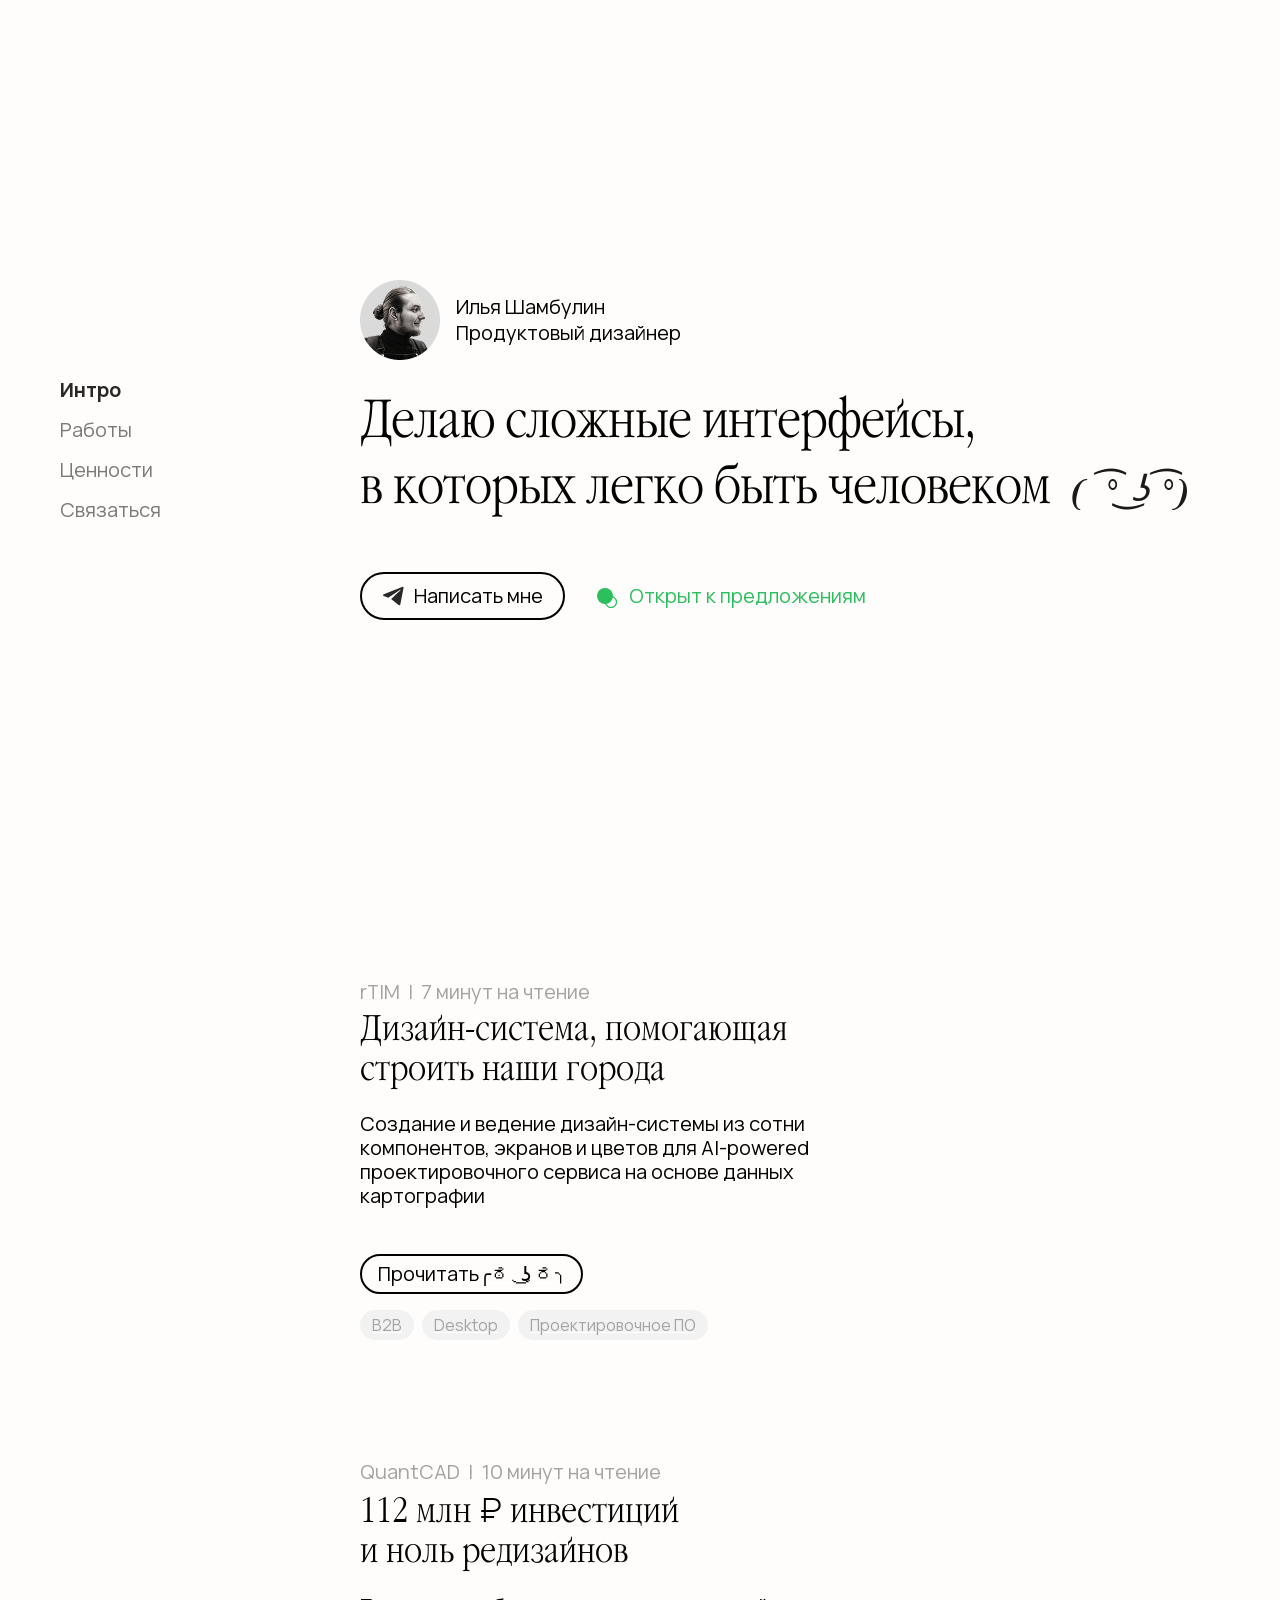
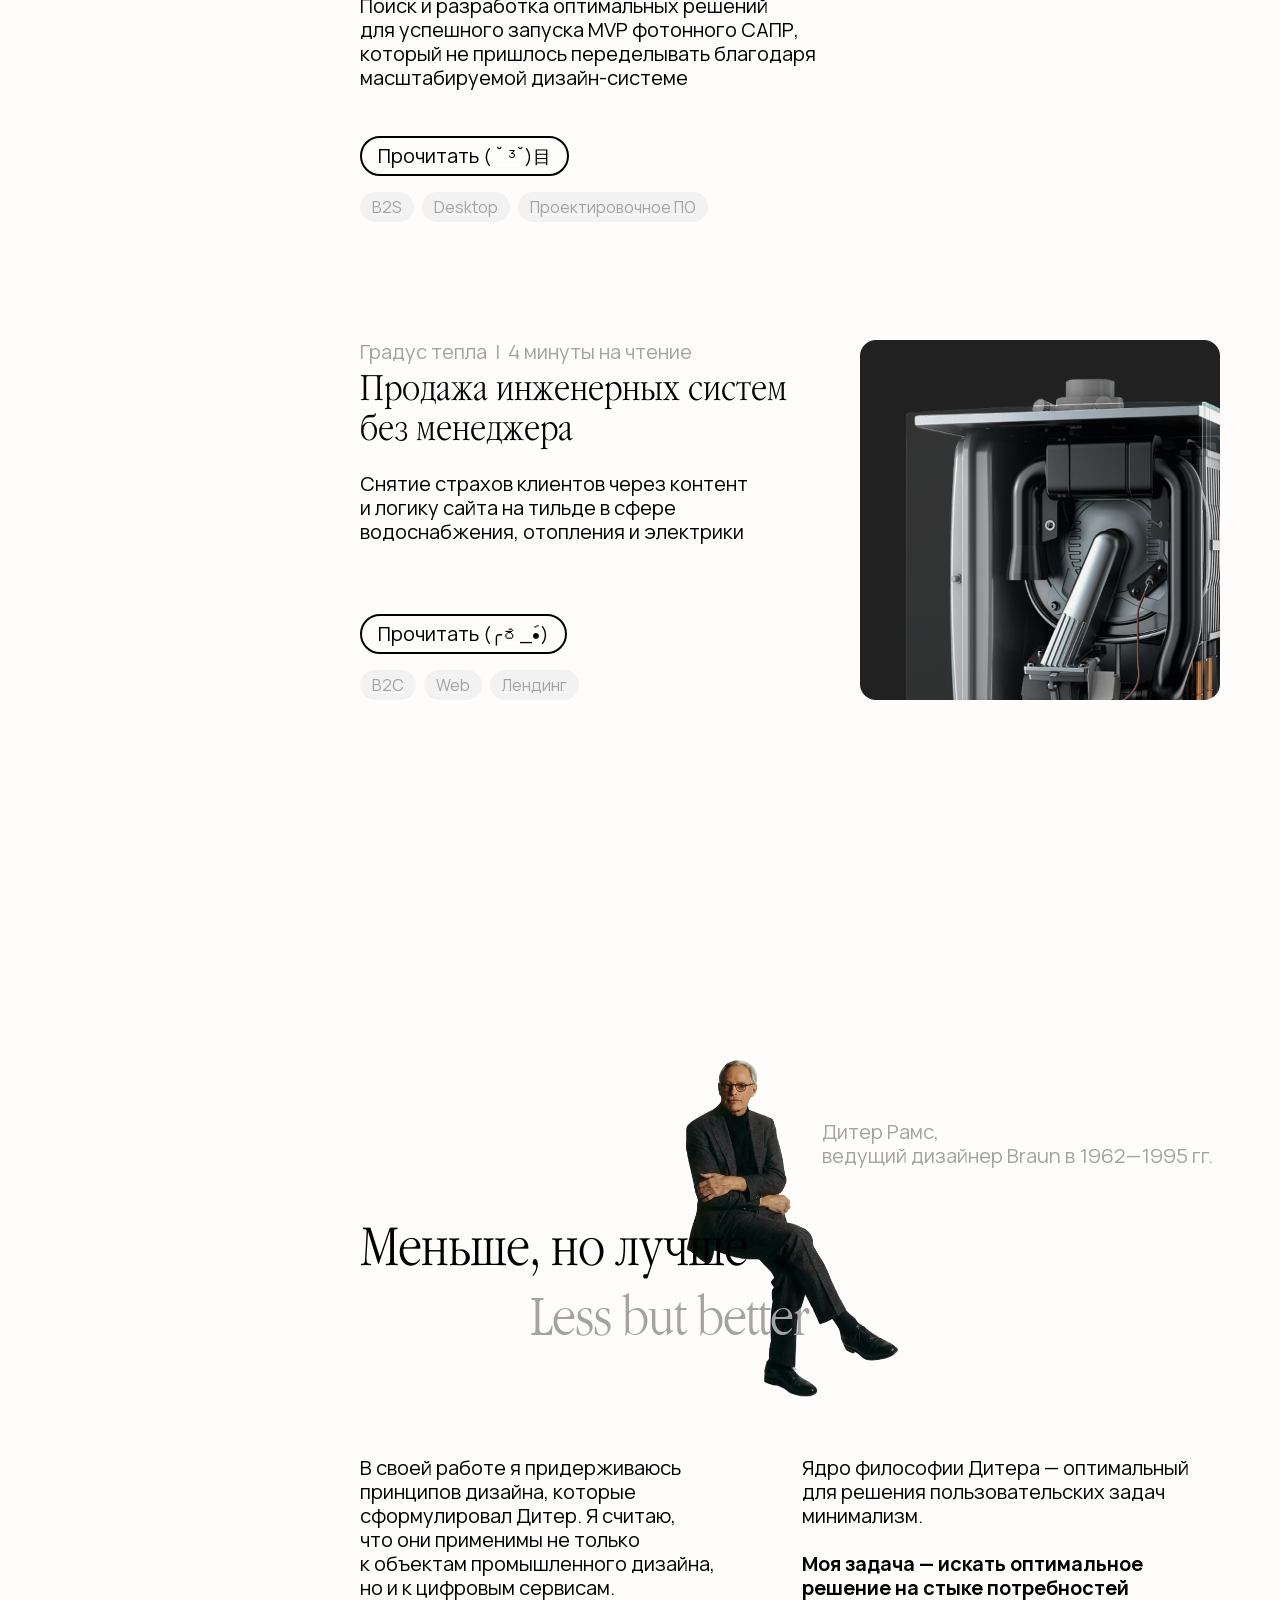
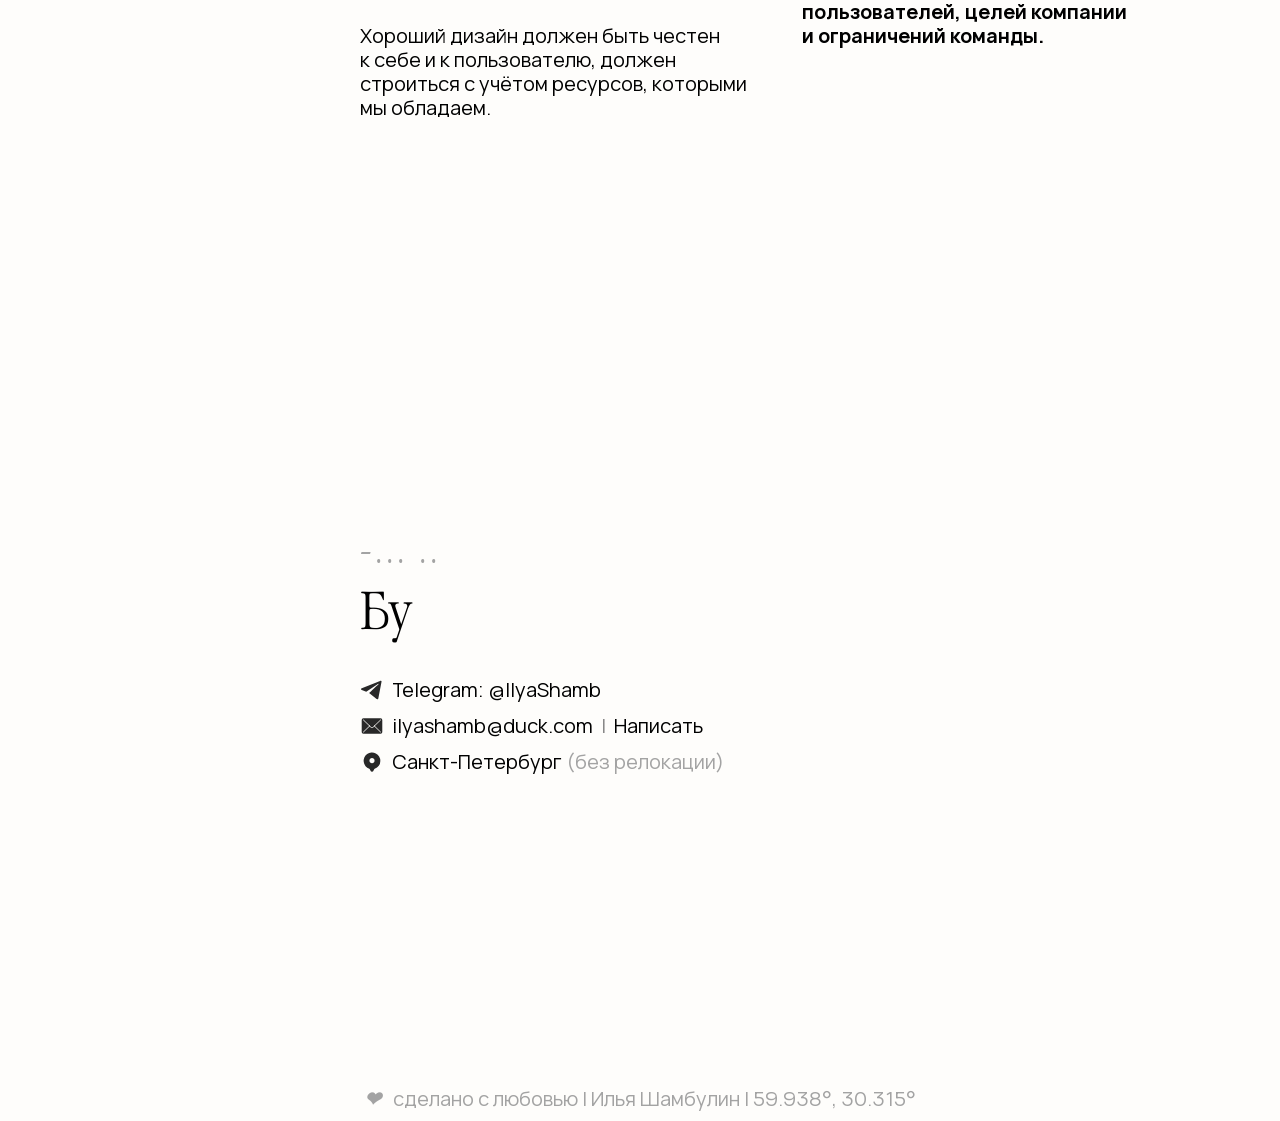
==== commit 941a2b63: "Add files via upload" ====
--- a/index.html
+++ b/index.html
@@ -196,7 +196,7 @@
 }
 </style>
 
-</div></div><h3 class="w-element cfky18h c15tuz05 c13hwq9p c1ssdpzc cje2fxc clako7o cbgfy19 c5bqngv ch04zb6 c1bealef cclut8i cu8pon3 cee4xb8">Открыт <span class="w-element c1l3s5yg">к предложениям</span></h3></div></div></div></div><div class="w-element c1t1ky9i cjgug1y cjbidmg c1bf3gbv c12pndbt crqzkns"><div id="works" class="w-element c1t1ky9i cjgug1y c1g7k7ti cdqfwys c1u5offw c124mwf6 c1l2fdjr c165raxf"><div id="works" class="w-element cbgt5od c1t1ky9i c1r0i6f5 c11l58ng cxw5uam cmdfsav c1a2eyth c12pndbt c1vrv1r1 cb8zjrt chp7ggd"><div class="w-element c1j8iybi c1t1ky9i cjgug1y cwh5kk cyhpsl7 c12pndbt cb8zjrt chp7ggd"><div class="w-element c1t1ky9i cjgug1y c6p55kh c5uqp3h c1ykdc61 c14mz0w7 c7565xs"><div class="w-element c1t1ky9i cjgug1y c1bblol2 coo2v9f cevpnyh cemext8"><div data-reveal="" class="w-element c1t1ky9i c1sesscl coo2v9f c1bblol2"><h3 class="w-element c5bqngv cfky18h c7ydmfi cje2fxc clako7o cee4xb8">rTIM</h3><h3 class="w-element c5bqngv cfky18h c7ydmfi cje2fxc clako7o cee4xb8">|</h3><h3 class="w-element c5bqngv cfky18h c7ydmfi cje2fxc clako7o cee4xb8">7 минут на чтение</h3></div><h2 data-reveal="" class="w-element chydk8c c1u5offw clako7o c1vrp7pb c5bqngv c1j8iybi c1qi3ah2 c13hwq9p c1e37voh c1n6thg7 c126mgj0 ctjol56 c1r42fpw c1ty5cll c12pndbt">Дизайн-система, помогающая строить <span class="w-element cw2v8py">наши города</span></h2></div><p data-reveal="" class="w-element c5bqngv cfky18h c14yn3m5 cje2fxc clako7o cee4xb8">Создание и ведение дизайн-системы из сотни компонентов, экранов и цветов для AI-powered проектировочного сервиса на основе данных картографии</p></div><div data-reveal="" class="w-element c1t1ky9i cjgug1y cdlt2zp cf9kvnj c14mz0w7 c7565xs"><a type="button" class="w-element chqwizw c1dbhjn4 cttdk6k c15tuz05 cic10qx c1i0y4jr c1o1oanr c1vxr82e c1nw50m c11o1rsj c1dtxm8y c1ffxkx7 c75s3ps ciuyspz cw7re8b c1t1ky9i c9y978x c1h3h4ca coo2v9f c1bblol2 crkq6wa clbpz92 c3ntk31 c4ea4e6 cnpmm9y c9uu1mj c1uspl8d" href="/rtim"><span class="w-element cbgfy19 cjmqefl c5bqngv cfky18h c1xb78yf cee4xb8">Прочитать <span class="w-element">ಠ_ృ </span></span></a><div class="w-element c1t1ky9i coo2v9f c1bblol2 cemext8 cevpnyh"><a type="button" class="w-element chqwizw c1dbhjn4 cttdk6k c15tuz05 c1qrm8ng c1i0y4jr c1o1oanr cl68b6d c4eebdq c11o1rsj c1dtxm8y c1ffxkx7 c75s3ps ciuyspz cw7re8b c1t1ky9i c9y978x c1h3h4ca coo2v9f c1bblol2 crkq6wa clbpz92 c3ntk31 c4ea4e6 cnpmm9y c9uu1mj c1ibe1yk c1n18ztd cee4xb8" href="#"><span class="w-element cbgfy19 cjmqefl c5bqngv c1ykdc61 c7ydmfi">B2B</span></a><a type="button" aria-current="page" class="w-element chqwizw c1dbhjn4 cttdk6k c15tuz05 c1qrm8ng c1i0y4jr c1o1oanr cl68b6d c4eebdq c11o1rsj c1dtxm8y c1ffxkx7 c75s3ps ciuyspz cw7re8b c1t1ky9i c9y978x c1h3h4ca coo2v9f c1bblol2 crkq6wa clbpz92 c3ntk31 c4ea4e6 cnpmm9y c9uu1mj c1ibe1yk c1n18ztd active" href="/"><span class="w-element cbgfy19 cjmqefl c5bqngv c1ykdc61 c7ydmfi">Desktop<br/></span></a><a type="button" aria-current="page" class="w-element chqwizw c1dbhjn4 cttdk6k c15tuz05 c1qrm8ng c1i0y4jr c1o1oanr cl68b6d c4eebdq c11o1rsj c1dtxm8y c1ffxkx7 c75s3ps ciuyspz cw7re8b c1t1ky9i c9y978x c1h3h4ca coo2v9f c1bblol2 crkq6wa clbpz92 c3ntk31 c4ea4e6 cnpmm9y c9uu1mj c1ibe1yk c1n18ztd active" href="/"><span class="w-element cbgfy19 cjmqefl c5bqngv c1ykdc61 c7ydmfi cee4xb8">Проектировочное ПО</span></a></div></div></div><div data-reveal="" class="w-html-embed c9uu1mj c1ghyfie c1xx4jjy c1plx3me c3gpemq c1nzigw9 cejj1yn c1bdxy3n ccsx6tw cpiyym7 cm3aiw2 c1e341c9 c1vrv1r1"><iframe src="https://kinescope.io/embed/cRDgfb3jn4EdhQTpLdnEGq" allow="autoplay; fullscreen; picture-in-picture; encrypted-media; gyroscope; accelerometer; clipboard-write; screen-wake-lock;" frameborder="0" allowfullscreen width="360" height="360"></iframe></div></div><div id="works" class="w-element cbgt5od c1t1ky9i c1r0i6f5 c11l58ng cxw5uam c1a2eyth c1vrv1r1 c12pndbt cb8zjrt chp7ggd"><div class="w-element c1j8iybi c1t1ky9i cjgug1y cwh5kk cyhpsl7 cb8zjrt chp7ggd"><div class="w-element c1t1ky9i cjgug1y c6p55kh c5uqp3h c1ykdc61 c14mz0w7 c7565xs c12pndbt"><div class="w-element c1t1ky9i cjgug1y c1bblol2 coo2v9f cevpnyh cemext8"><div data-reveal="" class="w-element c1t1ky9i c1sesscl coo2v9f c1bblol2 c12pndbt"><h3 class="w-element c5bqngv cfky18h c7ydmfi cje2fxc clako7o cee4xb8">QuantCAD</h3><h3 class="w-element c5bqngv cfky18h c7ydmfi cje2fxc clako7o cee4xb8">|</h3><h3 class="w-element c5bqngv cfky18h c7ydmfi cje2fxc clako7o cee4xb8">10 минут на чтение</h3></div><h2 data-reveal="" class="w-element chydk8c c1u5offw clako7o c1vrp7pb c5bqngv c1j8iybi c1qi3ah2 c13hwq9p c1e37voh c1n6thg7 c126mgj0 ctjol56 c1r42fpw c1ty5cll c12pndbt">112 млн <span class="w-element chqwizw cxl7cjc cw3msh cm9ljkc">₽</span> инвестиций <br/>и ноль редизайнов</h2></div><p data-reveal="" class="w-element c5bqngv cfky18h c14yn3m5 cje2fxc clako7o cee4xb8 c12pndbt">Поиск и разработка оптимальных решений <br/>для успешного запуска MVP фотонного САПР, который не пришлось переделывать благодаря масштабируемой дизайн-системе</p></div><div data-reveal="" class="w-element c1t1ky9i cjgug1y cdlt2zp cf9kvnj"><a type="button" class="w-element chqwizw c16kw8ic cttdk6k c15tuz05 cic10qx c1i0y4jr c1o1oanr c1vxr82e c1nw50m c11o1rsj c1dtxm8y c1ffxkx7 c75s3ps ciuyspz cw7re8b c1t1ky9i c9y978x c1h3h4ca coo2v9f c1bblol2 crkq6wa clbpz92 c3ntk31 c4ea4e6 cnpmm9y c9uu1mj c1uspl8d" href="/quantcad"><span class="w-element cbgfy19 cjmqefl c5bqngv cfky18h c1xb78yf cee4xb8">Прочитать <span class="w-element c16kw8ic">( ಠ ͜ʖಠ)</span></span></a><div class="w-element c1t1ky9i coo2v9f c1bblol2"><a type="button" aria-current="page" class="w-element chqwizw c1dbhjn4 cttdk6k c15tuz05 c1qrm8ng c1i0y4jr c1o1oanr cl68b6d c4eebdq c11o1rsj c1dtxm8y c1ffxkx7 c75s3ps ciuyspz cw7re8b c1t1ky9i c9y978x c1h3h4ca coo2v9f c1bblol2 crkq6wa clbpz92 c3ntk31 c4ea4e6 cnpmm9y c9uu1mj c1ibe1yk c1n18ztd active" href="/"><span class="w-element cbgfy19 cjmqefl c5bqngv c1ykdc61 c7ydmfi">B2S</span></a><a type="button" aria-current="page" class="w-element chqwizw c1dbhjn4 cttdk6k c15tuz05 c1qrm8ng c1i0y4jr c1o1oanr cl68b6d c4eebdq c11o1rsj c1dtxm8y c1ffxkx7 c75s3ps ciuyspz cw7re8b c1t1ky9i c9y978x c1h3h4ca coo2v9f c1bblol2 crkq6wa clbpz92 c3ntk31 c4ea4e6 cnpmm9y c9uu1mj c1ibe1yk c1n18ztd active" href="/"><span class="w-element cbgfy19 cjmqefl c5bqngv c1ykdc61 c7ydmfi">Desktop<br/></span></a><a type="button" aria-current="page" class="w-element chqwizw c1dbhjn4 cttdk6k c15tuz05 c1qrm8ng c1i0y4jr c1o1oanr cl68b6d c4eebdq c11o1rsj c1dtxm8y c1ffxkx7 c75s3ps ciuyspz cw7re8b c1t1ky9i c9y978x c1h3h4ca coo2v9f c1bblol2 crkq6wa clbpz92 c3ntk31 c4ea4e6 cnpmm9y c9uu1mj c1ibe1yk c1n18ztd cee4xb8 active" href="/"><span class="w-element cbgfy19 cjmqefl c5bqngv c1ykdc61 c7ydmfi">Проектировочное ПО</span></a></div></div></div><div data-reveal="" class="w-html-embed c9uu1mj c1ghyfie c1xx4jjy c1plx3me c3gpemq c1nzigw9 cejj1yn c1bdxy3n ccsx6tw cpiyym7 cm3aiw2 c1e341c9"><div style="width: 360px; height: 360px; overflow: hidden; position: relative; border-radius: 16px; transform: translateZ(0); -webkit-mask-image: -webkit-radial-gradient(white, black);">
+</div></div><h3 class="w-element cfky18h c15tuz05 c13hwq9p c1ssdpzc cje2fxc clako7o cbgfy19 c5bqngv ch04zb6 c1bealef cclut8i cu8pon3 cee4xb8">Открыт <span class="w-element c1l3s5yg">к предложениям</span></h3></div></div></div></div><div class="w-element c1t1ky9i cjgug1y cjbidmg c1bf3gbv c12pndbt crqzkns"><div id="works" class="w-element c1t1ky9i cjgug1y c1g7k7ti cdqfwys c1u5offw c124mwf6 c1l2fdjr c165raxf"><div id="works" class="w-element cbgt5od c1t1ky9i c1r0i6f5 c11l58ng cxw5uam cmdfsav c1a2eyth c12pndbt c1vrv1r1 cb8zjrt chp7ggd"><div class="w-element c1j8iybi c1t1ky9i cjgug1y cwh5kk cyhpsl7 c12pndbt cb8zjrt chp7ggd"><div class="w-element c1t1ky9i cjgug1y c6p55kh c5uqp3h c1ykdc61 c14mz0w7 c7565xs"><div class="w-element c1t1ky9i cjgug1y c1bblol2 coo2v9f cevpnyh cemext8"><div data-reveal="" class="w-element c1t1ky9i c1sesscl coo2v9f c1bblol2"><h3 class="w-element c5bqngv cfky18h c7ydmfi cje2fxc clako7o cee4xb8">rTIM</h3><h3 class="w-element c5bqngv cfky18h c7ydmfi cje2fxc clako7o cee4xb8">|</h3><h3 class="w-element c5bqngv cfky18h c7ydmfi cje2fxc clako7o cee4xb8">7 минут на чтение</h3></div><h2 data-reveal="" class="w-element chydk8c c1u5offw clako7o c1vrp7pb c5bqngv c1j8iybi c1qi3ah2 c13hwq9p c1e37voh c1n6thg7 c126mgj0 ctjol56 c1r42fpw c1ty5cll c12pndbt">Дизайн-система, помогающая строить <span class="w-element cw2v8py">наши города</span></h2></div><p data-reveal="" class="w-element c5bqngv cfky18h c14yn3m5 cje2fxc clako7o cee4xb8">Создание и ведение дизайн-системы из сотни компонентов, экранов и цветов для AI-powered проектировочного сервиса на основе данных картографии</p></div><div data-reveal="" class="w-element c1t1ky9i cjgug1y cdlt2zp cf9kvnj c14mz0w7 c7565xs"><a type="button" class="w-element chqwizw c1dbhjn4 cttdk6k c15tuz05 cic10qx c1i0y4jr c1o1oanr c1vxr82e c1nw50m c11o1rsj c1dtxm8y c1ffxkx7 c75s3ps ciuyspz cw7re8b c1t1ky9i c9y978x c1h3h4ca coo2v9f c1bblol2 crkq6wa clbpz92 c3ntk31 c4ea4e6 cnpmm9y c9uu1mj c1uspl8d" href="/rtim"><span class="w-element cbgfy19 cjmqefl c5bqngv cfky18h c1xb78yf cee4xb8">Прочитать╭<span class="w-element">ಠ ͜ʖ </span>ರ╮</span></a><div class="w-element c1t1ky9i coo2v9f c1bblol2 cemext8 cevpnyh"><a type="button" class="w-element chqwizw c1dbhjn4 cttdk6k c15tuz05 c1qrm8ng c1i0y4jr c1o1oanr cl68b6d c4eebdq c11o1rsj c1dtxm8y c1ffxkx7 c75s3ps ciuyspz cw7re8b c1t1ky9i c9y978x c1h3h4ca coo2v9f c1bblol2 crkq6wa clbpz92 c3ntk31 c4ea4e6 cnpmm9y c9uu1mj c1ibe1yk c1n18ztd cee4xb8" href="#"><span class="w-element cbgfy19 cjmqefl c5bqngv c1ykdc61 c7ydmfi">B2B</span></a><a type="button" aria-current="page" class="w-element chqwizw c1dbhjn4 cttdk6k c15tuz05 c1qrm8ng c1i0y4jr c1o1oanr cl68b6d c4eebdq c11o1rsj c1dtxm8y c1ffxkx7 c75s3ps ciuyspz cw7re8b c1t1ky9i c9y978x c1h3h4ca coo2v9f c1bblol2 crkq6wa clbpz92 c3ntk31 c4ea4e6 cnpmm9y c9uu1mj c1ibe1yk c1n18ztd active" href="/"><span class="w-element cbgfy19 cjmqefl c5bqngv c1ykdc61 c7ydmfi">Desktop<br/></span></a><a type="button" aria-current="page" class="w-element chqwizw c1dbhjn4 cttdk6k c15tuz05 c1qrm8ng c1i0y4jr c1o1oanr cl68b6d c4eebdq c11o1rsj c1dtxm8y c1ffxkx7 c75s3ps ciuyspz cw7re8b c1t1ky9i c9y978x c1h3h4ca coo2v9f c1bblol2 crkq6wa clbpz92 c3ntk31 c4ea4e6 cnpmm9y c9uu1mj c1ibe1yk c1n18ztd active" href="/"><span class="w-element cbgfy19 cjmqefl c5bqngv c1ykdc61 c7ydmfi cee4xb8">Проектировочное ПО</span></a></div></div></div><div data-reveal="" class="w-html-embed c9uu1mj c1ghyfie c1xx4jjy c1plx3me c3gpemq c1nzigw9 cejj1yn c1bdxy3n ccsx6tw cpiyym7 cm3aiw2 c1e341c9 c1vrv1r1"><iframe src="https://kinescope.io/embed/cRDgfb3jn4EdhQTpLdnEGq" allow="autoplay; fullscreen; picture-in-picture; encrypted-media; gyroscope; accelerometer; clipboard-write; screen-wake-lock;" frameborder="0" allowfullscreen width="360" height="360"></iframe></div></div><div id="works" class="w-element cbgt5od c1t1ky9i c1r0i6f5 c11l58ng cxw5uam c1a2eyth c1vrv1r1 c12pndbt cb8zjrt chp7ggd"><div class="w-element c1j8iybi c1t1ky9i cjgug1y cwh5kk cyhpsl7 cb8zjrt chp7ggd"><div class="w-element c1t1ky9i cjgug1y c6p55kh c5uqp3h c1ykdc61 c14mz0w7 c7565xs c12pndbt"><div class="w-element c1t1ky9i cjgug1y c1bblol2 coo2v9f cevpnyh cemext8"><div data-reveal="" class="w-element c1t1ky9i c1sesscl coo2v9f c1bblol2 c12pndbt"><h3 class="w-element c5bqngv cfky18h c7ydmfi cje2fxc clako7o cee4xb8">QuantCAD</h3><h3 class="w-element c5bqngv cfky18h c7ydmfi cje2fxc clako7o cee4xb8">|</h3><h3 class="w-element c5bqngv cfky18h c7ydmfi cje2fxc clako7o cee4xb8">10 минут на чтение</h3></div><h2 data-reveal="" class="w-element chydk8c c1u5offw clako7o c1vrp7pb c5bqngv c1j8iybi c1qi3ah2 c13hwq9p c1e37voh c1n6thg7 c126mgj0 ctjol56 c1r42fpw c1ty5cll c12pndbt">112 млн <span class="w-element chqwizw cxl7cjc cw3msh cm9ljkc">₽</span> инвестиций <br/>и ноль редизайнов</h2></div><p data-reveal="" class="w-element c5bqngv cfky18h c14yn3m5 cje2fxc clako7o cee4xb8 c12pndbt">Поиск и разработка оптимальных решений <br/>для успешного запуска MVP фотонного САПР, который не пришлось переделывать благодаря масштабируемой дизайн-системе</p></div><div data-reveal="" class="w-element c1t1ky9i cjgug1y cdlt2zp cf9kvnj"><a type="button" class="w-element chqwizw c16kw8ic cttdk6k c15tuz05 cic10qx c1i0y4jr c1o1oanr c1vxr82e c1nw50m c11o1rsj c1dtxm8y c1ffxkx7 c75s3ps ciuyspz cw7re8b c1t1ky9i c9y978x c1h3h4ca coo2v9f c1bblol2 crkq6wa clbpz92 c3ntk31 c4ea4e6 cnpmm9y c9uu1mj c1uspl8d" href="/quantcad"><span class="w-element cbgfy19 cjmqefl c5bqngv cfky18h c1xb78yf cee4xb8">Прочитать <span class="w-element c16kw8ic">( ˘ ³˘)目</span></span></a><div class="w-element c1t1ky9i coo2v9f c1bblol2"><a type="button" aria-current="page" class="w-element chqwizw c1dbhjn4 cttdk6k c15tuz05 c1qrm8ng c1i0y4jr c1o1oanr cl68b6d c4eebdq c11o1rsj c1dtxm8y c1ffxkx7 c75s3ps ciuyspz cw7re8b c1t1ky9i c9y978x c1h3h4ca coo2v9f c1bblol2 crkq6wa clbpz92 c3ntk31 c4ea4e6 cnpmm9y c9uu1mj c1ibe1yk c1n18ztd active" href="/"><span class="w-element cbgfy19 cjmqefl c5bqngv c1ykdc61 c7ydmfi">B2S</span></a><a type="button" aria-current="page" class="w-element chqwizw c1dbhjn4 cttdk6k c15tuz05 c1qrm8ng c1i0y4jr c1o1oanr cl68b6d c4eebdq c11o1rsj c1dtxm8y c1ffxkx7 c75s3ps ciuyspz cw7re8b c1t1ky9i c9y978x c1h3h4ca coo2v9f c1bblol2 crkq6wa clbpz92 c3ntk31 c4ea4e6 cnpmm9y c9uu1mj c1ibe1yk c1n18ztd active" href="/"><span class="w-element cbgfy19 cjmqefl c5bqngv c1ykdc61 c7ydmfi">Desktop<br/></span></a><a type="button" aria-current="page" class="w-element chqwizw c1dbhjn4 cttdk6k c15tuz05 c1qrm8ng c1i0y4jr c1o1oanr cl68b6d c4eebdq c11o1rsj c1dtxm8y c1ffxkx7 c75s3ps ciuyspz cw7re8b c1t1ky9i c9y978x c1h3h4ca coo2v9f c1bblol2 crkq6wa clbpz92 c3ntk31 c4ea4e6 cnpmm9y c9uu1mj c1ibe1yk c1n18ztd cee4xb8 active" href="/"><span class="w-element cbgfy19 cjmqefl c5bqngv c1ykdc61 c7ydmfi">Проектировочное ПО</span></a></div></div></div><div data-reveal="" class="w-html-embed c9uu1mj c1ghyfie c1xx4jjy c1plx3me c3gpemq c1nzigw9 cejj1yn c1bdxy3n ccsx6tw cpiyym7 cm3aiw2 c1e341c9"><div style="width: 360px; height: 360px; overflow: hidden; position: relative; border-radius: 16px; transform: translateZ(0); -webkit-mask-image: -webkit-radial-gradient(white, black);">
   <iframe src="https://kinescope.io/embed/txtkvuNb88DndtBW3jGeCd" 
           allow="autoplay; fullscreen; picture-in-picture; encrypted-media; gyroscope; accelerometer; clipboard-write; screen-wake-lock;" 
           frameborder="0" 
@@ -1316,4 +1316,4 @@
     typeNextChar();
   }
 });
-</script></div></div><div class="w-element c1t1ky9i cjgug1y czl8c44 c6p55kh c5uqp3h c9y978x c1h3h4ca c1bdxy3n c10lyvrj c8h4jae c8hpzfi "><h2 class="w-element cfky18h c1u5offw clako7o cbgfy19 c5bqngv c1am9md2 c15tuz05 c13hwq9p c1e37voh c1n6thg7 c126mgj0 ctjol56 c1r42fpw c7ydmfi c2iulaz cee4xb8 cpb1gy2"><b class="w-element"><i class="w-element">❤</i></b>   сделано с любовью | Илья Шамбулин <span class="w-element cw2v8py">| 59.938°, 30.315°</span></h2></div><script id="vike_pageContext" type="application/json">{"_urlRewrite":null,"pageId":"/pages/index","routeParams":{},"data":{"url":"https://url/","system":{"params":{},"search":{},"origin":"https://url","pathname":"/"},"resources":{},"pageMeta":{"title":"Илья Шамбулин | продуктовый дизайнер","description":"!undefined","excludePageFromSearch":"!undefined","language":"ru-RU","socialImageAssetName":"!undefined","socialImageUrl":"!undefined","status":"!undefined","redirect":"!undefined","content":"!undefined","custom":[]}}}</script><script id="vike_globalContext" type="application/json">{}</script><script src="/assets/entries/entry-server-routing.BDyLIxu_.js" type="module" async></script><link rel="modulepreload" href="/assets/entries/pages_index.DT6QhDJO.js" as="script" type="text/javascript"><link rel="modulepreload" href="/assets/chunks/chunk-RpKLA3kt.js" as="script" type="text/javascript"></body></html>
+</script></div></div><div class="w-element c1t1ky9i cjgug1y czl8c44 c6p55kh c5uqp3h c9y978x c1h3h4ca c1bdxy3n c10lyvrj c8h4jae c8hpzfi "><h2 class="w-element cfky18h c1u5offw clako7o cbgfy19 c5bqngv c1am9md2 c15tuz05 c13hwq9p c1e37voh c1n6thg7 c126mgj0 ctjol56 c1r42fpw c7ydmfi c2iulaz cee4xb8 cpb1gy2"><b class="w-element"><i class="w-element">❤</i></b>   сделано с любовью | Илья Шамбулин <span class="w-element cw2v8py">| 59.938°, 30.315°</span></h2></div><script id="vike_pageContext" type="application/json">{"_urlRewrite":null,"pageId":"/pages/index","routeParams":{},"data":{"url":"https://url/","system":{"params":{},"search":{},"origin":"https://url","pathname":"/"},"resources":{},"pageMeta":{"title":"Илья Шамбулин | продуктовый дизайнер","description":"!undefined","excludePageFromSearch":"!undefined","language":"ru-RU","socialImageAssetName":"!undefined","socialImageUrl":"!undefined","status":"!undefined","redirect":"!undefined","content":"!undefined","custom":[]}}}</script><script id="vike_globalContext" type="application/json">{}</script><script src="/assets/entries/entry-server-routing.BDyLIxu_.js" type="module" async></script><link rel="modulepreload" href="/assets/entries/pages_index.DT6QhDJO.js" as="script" type="text/javascript"><link rel="modulepreload" href="/assets/chunks/chunk-RpKLA3kt.js" as="script" type="text/javascript"></body></html>
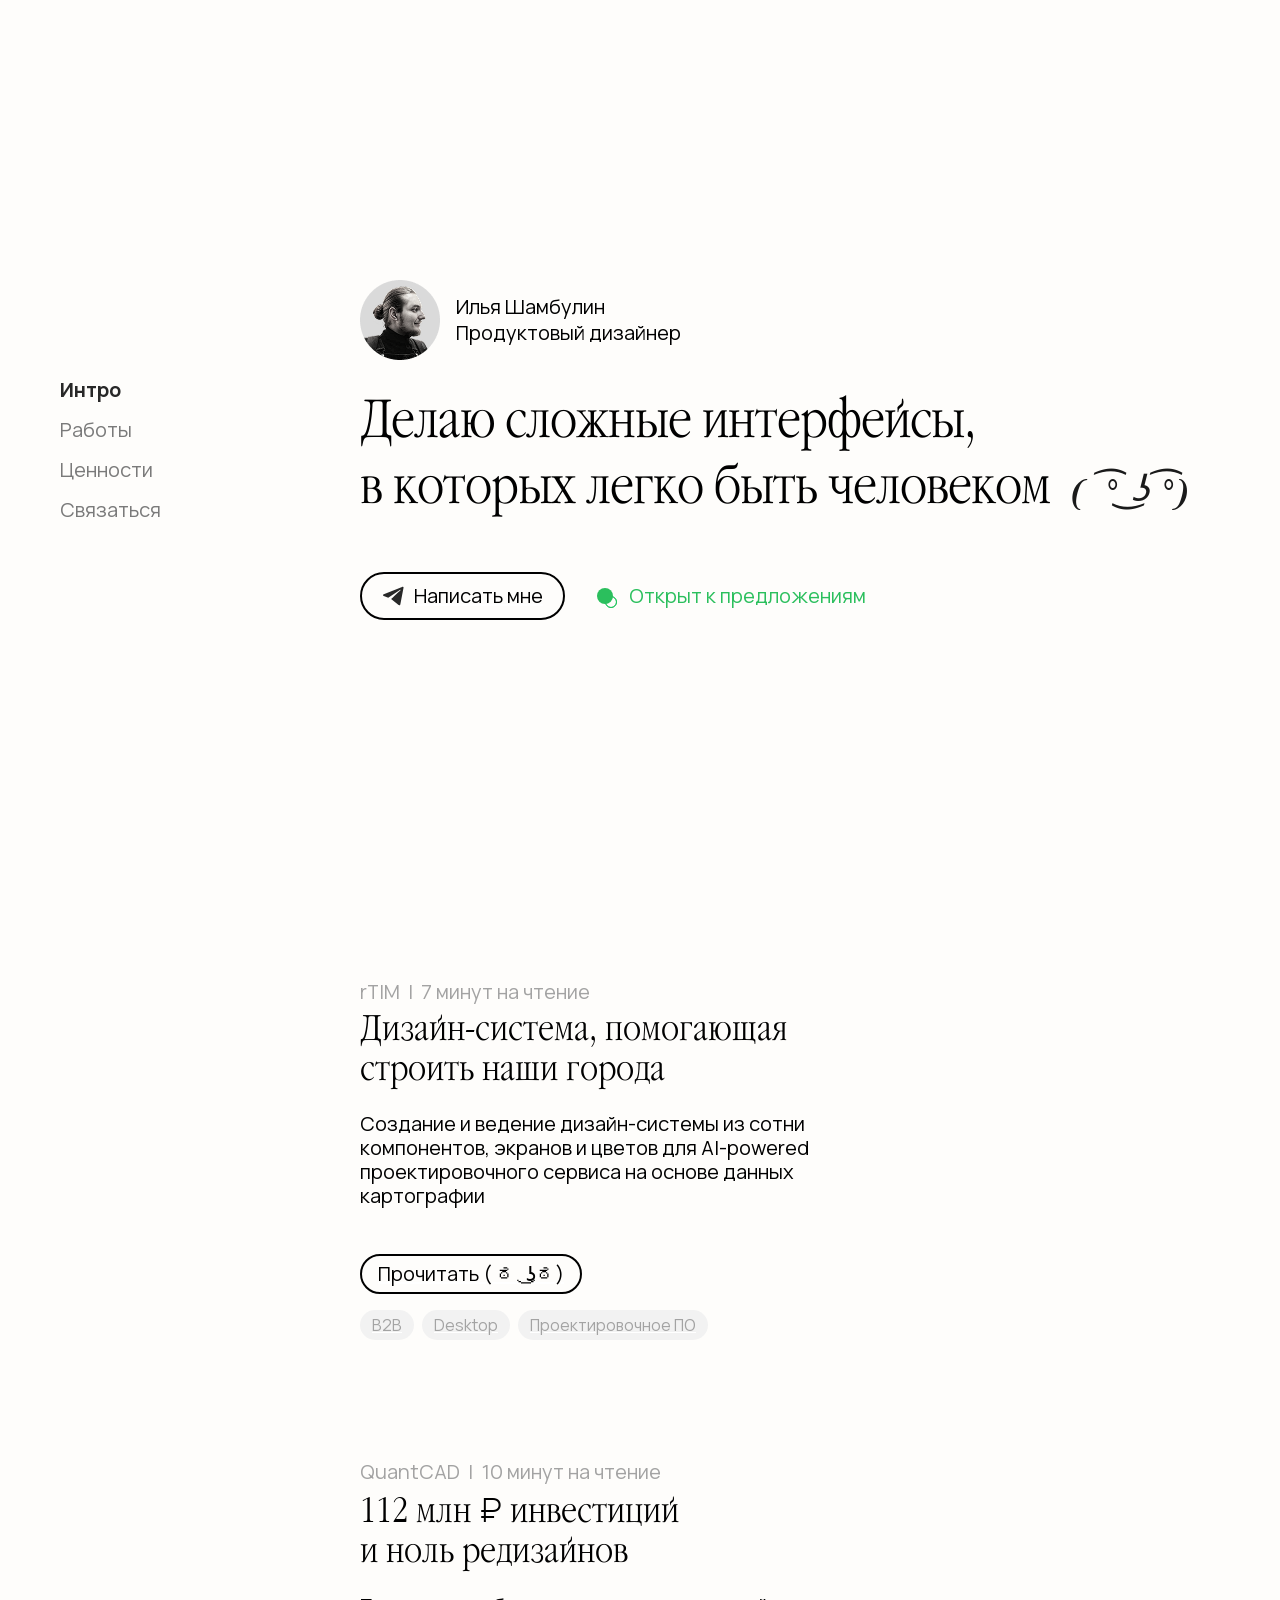
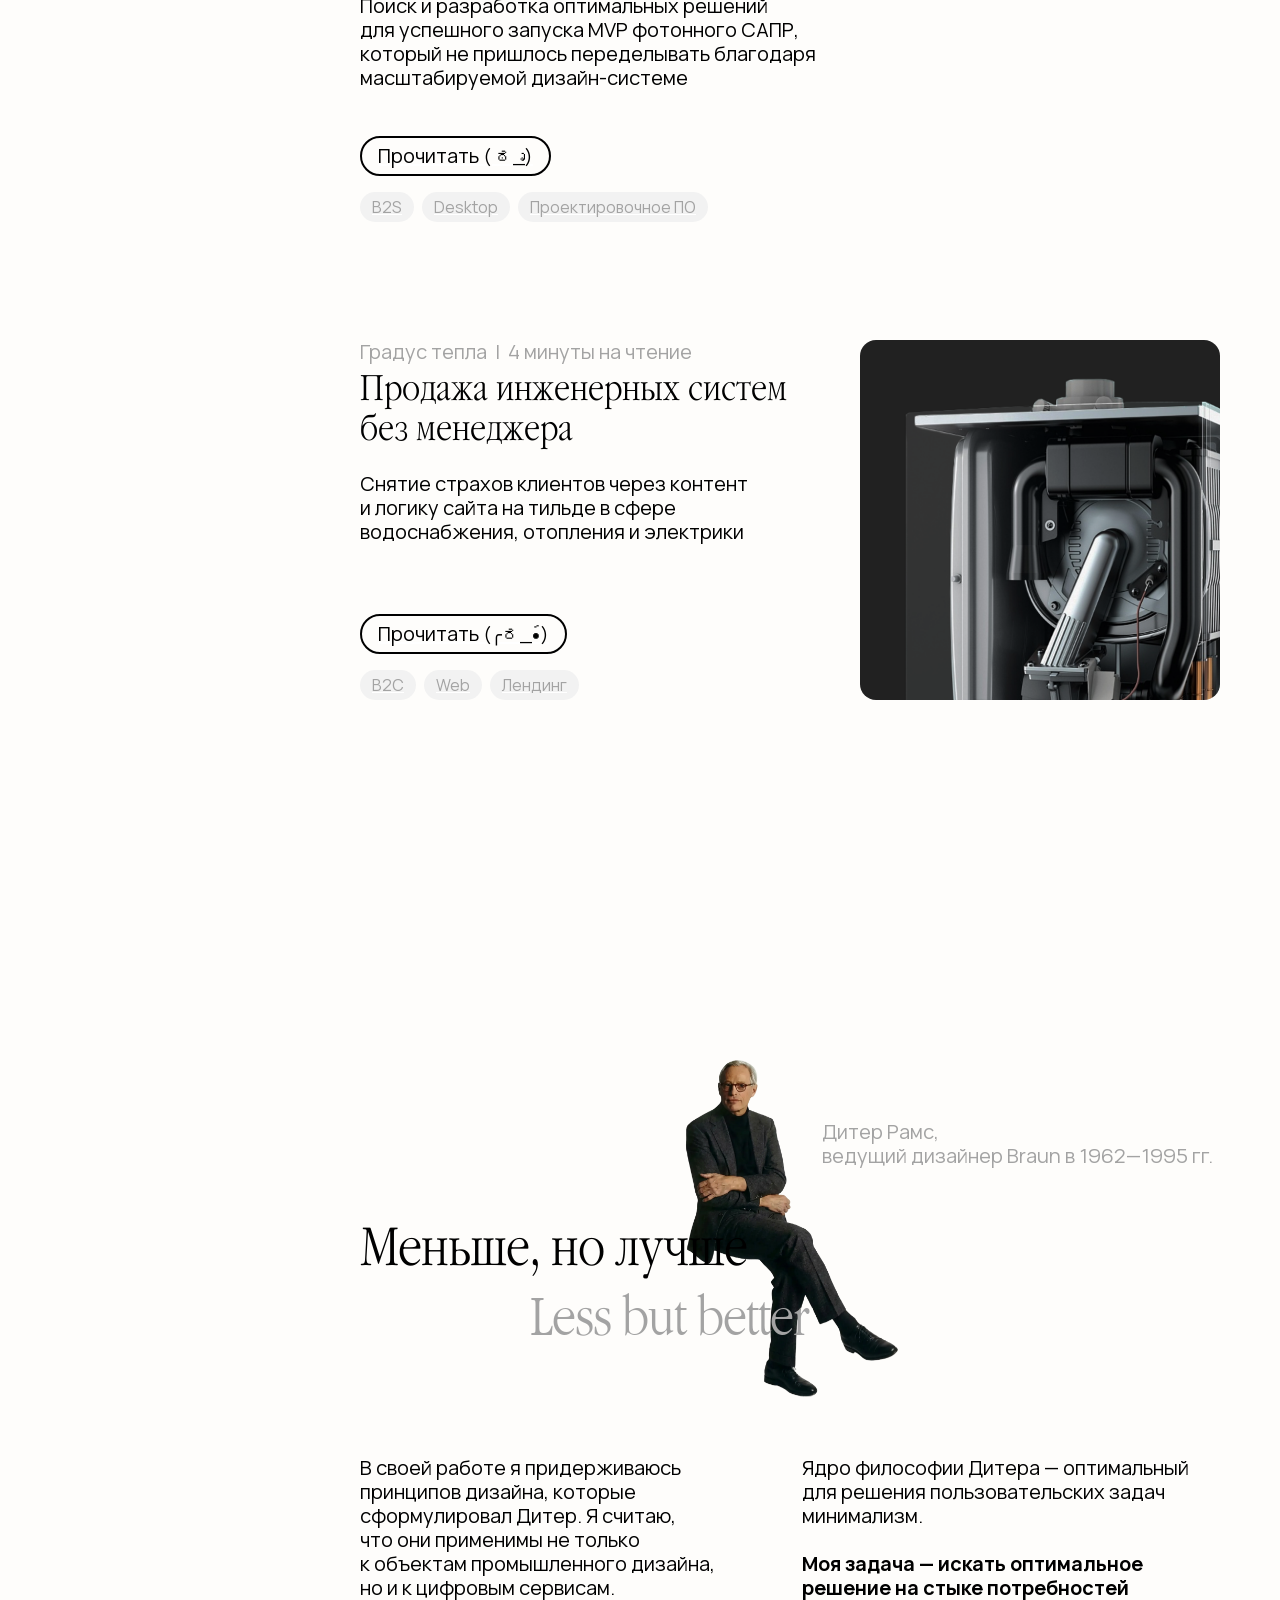
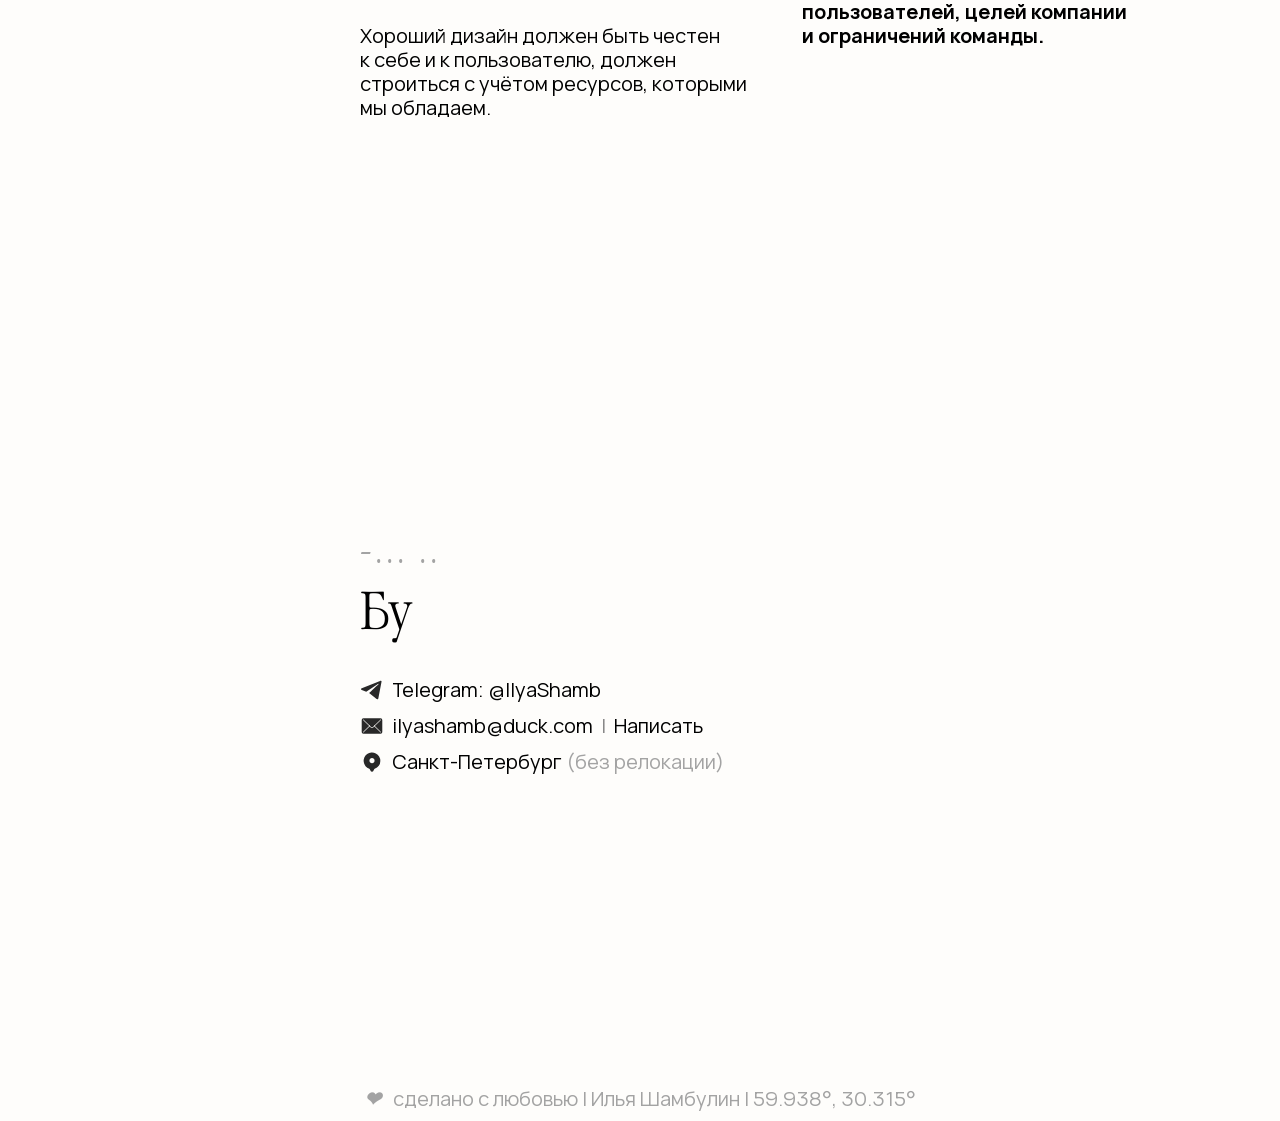
==== commit 78efd0f1: "Add files via upload" ====
--- a/index.html
+++ b/index.html
@@ -196,7 +196,7 @@
 }
 </style>
 
-</div></div><h3 class="w-element cfky18h c15tuz05 c13hwq9p c1ssdpzc cje2fxc clako7o cbgfy19 c5bqngv ch04zb6 c1bealef cclut8i cu8pon3 cee4xb8">Открыт <span class="w-element c1l3s5yg">к предложениям</span></h3></div></div></div></div><div class="w-element c1t1ky9i cjgug1y cjbidmg c1bf3gbv c12pndbt crqzkns"><div id="works" class="w-element c1t1ky9i cjgug1y c1g7k7ti cdqfwys c1u5offw c124mwf6 c1l2fdjr c165raxf"><div id="works" class="w-element cbgt5od c1t1ky9i c1r0i6f5 c11l58ng cxw5uam cmdfsav c1a2eyth c12pndbt c1vrv1r1 cb8zjrt chp7ggd"><div class="w-element c1j8iybi c1t1ky9i cjgug1y cwh5kk cyhpsl7 c12pndbt cb8zjrt chp7ggd"><div class="w-element c1t1ky9i cjgug1y c6p55kh c5uqp3h c1ykdc61 c14mz0w7 c7565xs"><div class="w-element c1t1ky9i cjgug1y c1bblol2 coo2v9f cevpnyh cemext8"><div data-reveal="" class="w-element c1t1ky9i c1sesscl coo2v9f c1bblol2"><h3 class="w-element c5bqngv cfky18h c7ydmfi cje2fxc clako7o cee4xb8">rTIM</h3><h3 class="w-element c5bqngv cfky18h c7ydmfi cje2fxc clako7o cee4xb8">|</h3><h3 class="w-element c5bqngv cfky18h c7ydmfi cje2fxc clako7o cee4xb8">7 минут на чтение</h3></div><h2 data-reveal="" class="w-element chydk8c c1u5offw clako7o c1vrp7pb c5bqngv c1j8iybi c1qi3ah2 c13hwq9p c1e37voh c1n6thg7 c126mgj0 ctjol56 c1r42fpw c1ty5cll c12pndbt">Дизайн-система, помогающая строить <span class="w-element cw2v8py">наши города</span></h2></div><p data-reveal="" class="w-element c5bqngv cfky18h c14yn3m5 cje2fxc clako7o cee4xb8">Создание и ведение дизайн-системы из сотни компонентов, экранов и цветов для AI-powered проектировочного сервиса на основе данных картографии</p></div><div data-reveal="" class="w-element c1t1ky9i cjgug1y cdlt2zp cf9kvnj c14mz0w7 c7565xs"><a type="button" class="w-element chqwizw c1dbhjn4 cttdk6k c15tuz05 cic10qx c1i0y4jr c1o1oanr c1vxr82e c1nw50m c11o1rsj c1dtxm8y c1ffxkx7 c75s3ps ciuyspz cw7re8b c1t1ky9i c9y978x c1h3h4ca coo2v9f c1bblol2 crkq6wa clbpz92 c3ntk31 c4ea4e6 cnpmm9y c9uu1mj c1uspl8d" href="/rtim"><span class="w-element cbgfy19 cjmqefl c5bqngv cfky18h c1xb78yf cee4xb8">Прочитать╭<span class="w-element">ಠ ͜ʖ </span>ರ╮</span></a><div class="w-element c1t1ky9i coo2v9f c1bblol2 cemext8 cevpnyh"><a type="button" class="w-element chqwizw c1dbhjn4 cttdk6k c15tuz05 c1qrm8ng c1i0y4jr c1o1oanr cl68b6d c4eebdq c11o1rsj c1dtxm8y c1ffxkx7 c75s3ps ciuyspz cw7re8b c1t1ky9i c9y978x c1h3h4ca coo2v9f c1bblol2 crkq6wa clbpz92 c3ntk31 c4ea4e6 cnpmm9y c9uu1mj c1ibe1yk c1n18ztd cee4xb8" href="#"><span class="w-element cbgfy19 cjmqefl c5bqngv c1ykdc61 c7ydmfi">B2B</span></a><a type="button" aria-current="page" class="w-element chqwizw c1dbhjn4 cttdk6k c15tuz05 c1qrm8ng c1i0y4jr c1o1oanr cl68b6d c4eebdq c11o1rsj c1dtxm8y c1ffxkx7 c75s3ps ciuyspz cw7re8b c1t1ky9i c9y978x c1h3h4ca coo2v9f c1bblol2 crkq6wa clbpz92 c3ntk31 c4ea4e6 cnpmm9y c9uu1mj c1ibe1yk c1n18ztd active" href="/"><span class="w-element cbgfy19 cjmqefl c5bqngv c1ykdc61 c7ydmfi">Desktop<br/></span></a><a type="button" aria-current="page" class="w-element chqwizw c1dbhjn4 cttdk6k c15tuz05 c1qrm8ng c1i0y4jr c1o1oanr cl68b6d c4eebdq c11o1rsj c1dtxm8y c1ffxkx7 c75s3ps ciuyspz cw7re8b c1t1ky9i c9y978x c1h3h4ca coo2v9f c1bblol2 crkq6wa clbpz92 c3ntk31 c4ea4e6 cnpmm9y c9uu1mj c1ibe1yk c1n18ztd active" href="/"><span class="w-element cbgfy19 cjmqefl c5bqngv c1ykdc61 c7ydmfi cee4xb8">Проектировочное ПО</span></a></div></div></div><div data-reveal="" class="w-html-embed c9uu1mj c1ghyfie c1xx4jjy c1plx3me c3gpemq c1nzigw9 cejj1yn c1bdxy3n ccsx6tw cpiyym7 cm3aiw2 c1e341c9 c1vrv1r1"><iframe src="https://kinescope.io/embed/cRDgfb3jn4EdhQTpLdnEGq" allow="autoplay; fullscreen; picture-in-picture; encrypted-media; gyroscope; accelerometer; clipboard-write; screen-wake-lock;" frameborder="0" allowfullscreen width="360" height="360"></iframe></div></div><div id="works" class="w-element cbgt5od c1t1ky9i c1r0i6f5 c11l58ng cxw5uam c1a2eyth c1vrv1r1 c12pndbt cb8zjrt chp7ggd"><div class="w-element c1j8iybi c1t1ky9i cjgug1y cwh5kk cyhpsl7 cb8zjrt chp7ggd"><div class="w-element c1t1ky9i cjgug1y c6p55kh c5uqp3h c1ykdc61 c14mz0w7 c7565xs c12pndbt"><div class="w-element c1t1ky9i cjgug1y c1bblol2 coo2v9f cevpnyh cemext8"><div data-reveal="" class="w-element c1t1ky9i c1sesscl coo2v9f c1bblol2 c12pndbt"><h3 class="w-element c5bqngv cfky18h c7ydmfi cje2fxc clako7o cee4xb8">QuantCAD</h3><h3 class="w-element c5bqngv cfky18h c7ydmfi cje2fxc clako7o cee4xb8">|</h3><h3 class="w-element c5bqngv cfky18h c7ydmfi cje2fxc clako7o cee4xb8">10 минут на чтение</h3></div><h2 data-reveal="" class="w-element chydk8c c1u5offw clako7o c1vrp7pb c5bqngv c1j8iybi c1qi3ah2 c13hwq9p c1e37voh c1n6thg7 c126mgj0 ctjol56 c1r42fpw c1ty5cll c12pndbt">112 млн <span class="w-element chqwizw cxl7cjc cw3msh cm9ljkc">₽</span> инвестиций <br/>и ноль редизайнов</h2></div><p data-reveal="" class="w-element c5bqngv cfky18h c14yn3m5 cje2fxc clako7o cee4xb8 c12pndbt">Поиск и разработка оптимальных решений <br/>для успешного запуска MVP фотонного САПР, который не пришлось переделывать благодаря масштабируемой дизайн-системе</p></div><div data-reveal="" class="w-element c1t1ky9i cjgug1y cdlt2zp cf9kvnj"><a type="button" class="w-element chqwizw c16kw8ic cttdk6k c15tuz05 cic10qx c1i0y4jr c1o1oanr c1vxr82e c1nw50m c11o1rsj c1dtxm8y c1ffxkx7 c75s3ps ciuyspz cw7re8b c1t1ky9i c9y978x c1h3h4ca coo2v9f c1bblol2 crkq6wa clbpz92 c3ntk31 c4ea4e6 cnpmm9y c9uu1mj c1uspl8d" href="/quantcad"><span class="w-element cbgfy19 cjmqefl c5bqngv cfky18h c1xb78yf cee4xb8">Прочитать <span class="w-element c16kw8ic">( ˘ ³˘)目</span></span></a><div class="w-element c1t1ky9i coo2v9f c1bblol2"><a type="button" aria-current="page" class="w-element chqwizw c1dbhjn4 cttdk6k c15tuz05 c1qrm8ng c1i0y4jr c1o1oanr cl68b6d c4eebdq c11o1rsj c1dtxm8y c1ffxkx7 c75s3ps ciuyspz cw7re8b c1t1ky9i c9y978x c1h3h4ca coo2v9f c1bblol2 crkq6wa clbpz92 c3ntk31 c4ea4e6 cnpmm9y c9uu1mj c1ibe1yk c1n18ztd active" href="/"><span class="w-element cbgfy19 cjmqefl c5bqngv c1ykdc61 c7ydmfi">B2S</span></a><a type="button" aria-current="page" class="w-element chqwizw c1dbhjn4 cttdk6k c15tuz05 c1qrm8ng c1i0y4jr c1o1oanr cl68b6d c4eebdq c11o1rsj c1dtxm8y c1ffxkx7 c75s3ps ciuyspz cw7re8b c1t1ky9i c9y978x c1h3h4ca coo2v9f c1bblol2 crkq6wa clbpz92 c3ntk31 c4ea4e6 cnpmm9y c9uu1mj c1ibe1yk c1n18ztd active" href="/"><span class="w-element cbgfy19 cjmqefl c5bqngv c1ykdc61 c7ydmfi">Desktop<br/></span></a><a type="button" aria-current="page" class="w-element chqwizw c1dbhjn4 cttdk6k c15tuz05 c1qrm8ng c1i0y4jr c1o1oanr cl68b6d c4eebdq c11o1rsj c1dtxm8y c1ffxkx7 c75s3ps ciuyspz cw7re8b c1t1ky9i c9y978x c1h3h4ca coo2v9f c1bblol2 crkq6wa clbpz92 c3ntk31 c4ea4e6 cnpmm9y c9uu1mj c1ibe1yk c1n18ztd cee4xb8 active" href="/"><span class="w-element cbgfy19 cjmqefl c5bqngv c1ykdc61 c7ydmfi">Проектировочное ПО</span></a></div></div></div><div data-reveal="" class="w-html-embed c9uu1mj c1ghyfie c1xx4jjy c1plx3me c3gpemq c1nzigw9 cejj1yn c1bdxy3n ccsx6tw cpiyym7 cm3aiw2 c1e341c9"><div style="width: 360px; height: 360px; overflow: hidden; position: relative; border-radius: 16px; transform: translateZ(0); -webkit-mask-image: -webkit-radial-gradient(white, black);">
+</div></div><h3 class="w-element cfky18h c15tuz05 c13hwq9p c1ssdpzc cje2fxc clako7o cbgfy19 c5bqngv ch04zb6 c1bealef cclut8i cu8pon3 cee4xb8">Открыт <span class="w-element c1l3s5yg">к предложениям</span></h3></div></div></div></div><div class="w-element c1t1ky9i cjgug1y cjbidmg c1bf3gbv c12pndbt crqzkns"><div id="works" class="w-element c1t1ky9i cjgug1y c1g7k7ti cdqfwys c1u5offw c124mwf6 c1l2fdjr c165raxf"><div id="works" class="w-element cbgt5od c1t1ky9i c1r0i6f5 c11l58ng cxw5uam cmdfsav c1a2eyth c12pndbt c1vrv1r1 cb8zjrt chp7ggd"><div class="w-element c1j8iybi c1t1ky9i cjgug1y cwh5kk cyhpsl7 c12pndbt cb8zjrt chp7ggd"><div class="w-element c1t1ky9i cjgug1y c6p55kh c5uqp3h c1ykdc61 c14mz0w7 c7565xs"><div class="w-element c1t1ky9i cjgug1y c1bblol2 coo2v9f cevpnyh cemext8"><div data-reveal="" class="w-element c1t1ky9i c1sesscl coo2v9f c1bblol2"><h3 class="w-element c5bqngv cfky18h c7ydmfi cje2fxc clako7o cee4xb8">rTIM</h3><h3 class="w-element c5bqngv cfky18h c7ydmfi cje2fxc clako7o cee4xb8">|</h3><h3 class="w-element c5bqngv cfky18h c7ydmfi cje2fxc clako7o cee4xb8">7 минут на чтение</h3></div><h2 data-reveal="" class="w-element chydk8c c1u5offw clako7o c1vrp7pb c5bqngv c1j8iybi c1qi3ah2 c13hwq9p c1e37voh c1n6thg7 c126mgj0 ctjol56 c1r42fpw c1ty5cll c12pndbt">Дизайн-система, помогающая строить <span class="w-element cw2v8py">наши города</span></h2></div><p data-reveal="" class="w-element c5bqngv cfky18h c14yn3m5 cje2fxc clako7o cee4xb8">Создание и ведение дизайн-системы из сотни компонентов, экранов и цветов для AI-powered проектировочного сервиса на основе данных картографии</p></div><div data-reveal="" class="w-element c1t1ky9i cjgug1y cdlt2zp cf9kvnj c14mz0w7 c7565xs"><a type="button" class="w-element chqwizw c1dbhjn4 cttdk6k c15tuz05 cic10qx c1i0y4jr c1o1oanr c1vxr82e c1nw50m c11o1rsj c1dtxm8y c1ffxkx7 c75s3ps ciuyspz cw7re8b c1t1ky9i c9y978x c1h3h4ca coo2v9f c1bblol2 crkq6wa clbpz92 c3ntk31 c4ea4e6 cnpmm9y c9uu1mj c1uspl8d" href="/rtim"><span class="w-element cbgfy19 cjmqefl c5bqngv cfky18h c1xb78yf cee4xb8">Прочитать <span class="w-element">( ಠ ͜ʖಠ)</span></span></a><div class="w-element c1t1ky9i coo2v9f c1bblol2 cemext8 cevpnyh"><a type="button" class="w-element chqwizw c1dbhjn4 cttdk6k c15tuz05 c1qrm8ng c1i0y4jr c1o1oanr cl68b6d c4eebdq c11o1rsj c1dtxm8y c1ffxkx7 c75s3ps ciuyspz cw7re8b c1t1ky9i c9y978x c1h3h4ca coo2v9f c1bblol2 crkq6wa clbpz92 c3ntk31 c4ea4e6 cnpmm9y c9uu1mj c1ibe1yk c1n18ztd cee4xb8" href="#"><span class="w-element cbgfy19 cjmqefl c5bqngv c1ykdc61 c7ydmfi">B2B</span></a><a type="button" aria-current="page" class="w-element chqwizw c1dbhjn4 cttdk6k c15tuz05 c1qrm8ng c1i0y4jr c1o1oanr cl68b6d c4eebdq c11o1rsj c1dtxm8y c1ffxkx7 c75s3ps ciuyspz cw7re8b c1t1ky9i c9y978x c1h3h4ca coo2v9f c1bblol2 crkq6wa clbpz92 c3ntk31 c4ea4e6 cnpmm9y c9uu1mj c1ibe1yk c1n18ztd active" href="/"><span class="w-element cbgfy19 cjmqefl c5bqngv c1ykdc61 c7ydmfi">Desktop<br/></span></a><a type="button" aria-current="page" class="w-element chqwizw c1dbhjn4 cttdk6k c15tuz05 c1qrm8ng c1i0y4jr c1o1oanr cl68b6d c4eebdq c11o1rsj c1dtxm8y c1ffxkx7 c75s3ps ciuyspz cw7re8b c1t1ky9i c9y978x c1h3h4ca coo2v9f c1bblol2 crkq6wa clbpz92 c3ntk31 c4ea4e6 cnpmm9y c9uu1mj c1ibe1yk c1n18ztd active" href="/"><span class="w-element cbgfy19 cjmqefl c5bqngv c1ykdc61 c7ydmfi cee4xb8">Проектировочное ПО</span></a></div></div></div><div data-reveal="" class="w-html-embed c9uu1mj c1ghyfie c1xx4jjy c1plx3me c3gpemq c1nzigw9 cejj1yn c1bdxy3n ccsx6tw cpiyym7 cm3aiw2 c1e341c9 c1vrv1r1"><iframe src="https://kinescope.io/embed/cRDgfb3jn4EdhQTpLdnEGq" allow="autoplay; fullscreen; picture-in-picture; encrypted-media; gyroscope; accelerometer; clipboard-write; screen-wake-lock;" frameborder="0" allowfullscreen width="360" height="360"></iframe></div></div><div id="works" class="w-element cbgt5od c1t1ky9i c1r0i6f5 c11l58ng cxw5uam c1a2eyth c1vrv1r1 c12pndbt cb8zjrt chp7ggd"><div class="w-element c1j8iybi c1t1ky9i cjgug1y cwh5kk cyhpsl7 cb8zjrt chp7ggd"><div class="w-element c1t1ky9i cjgug1y c6p55kh c5uqp3h c1ykdc61 c14mz0w7 c7565xs c12pndbt"><div class="w-element c1t1ky9i cjgug1y c1bblol2 coo2v9f cevpnyh cemext8"><div data-reveal="" class="w-element c1t1ky9i c1sesscl coo2v9f c1bblol2 c12pndbt"><h3 class="w-element c5bqngv cfky18h c7ydmfi cje2fxc clako7o cee4xb8">QuantCAD</h3><h3 class="w-element c5bqngv cfky18h c7ydmfi cje2fxc clako7o cee4xb8">|</h3><h3 class="w-element c5bqngv cfky18h c7ydmfi cje2fxc clako7o cee4xb8">10 минут на чтение</h3></div><h2 data-reveal="" class="w-element chydk8c c1u5offw clako7o c1vrp7pb c5bqngv c1j8iybi c1qi3ah2 c13hwq9p c1e37voh c1n6thg7 c126mgj0 ctjol56 c1r42fpw c1ty5cll c12pndbt">112 млн <span class="w-element chqwizw cxl7cjc cw3msh cm9ljkc">₽</span> инвестиций <br/>и ноль редизайнов</h2></div><p data-reveal="" class="w-element c5bqngv cfky18h c14yn3m5 cje2fxc clako7o cee4xb8 c12pndbt">Поиск и разработка оптимальных решений <br/>для успешного запуска MVP фотонного САПР, который не пришлось переделывать благодаря масштабируемой дизайн-системе</p></div><div data-reveal="" class="w-element c1t1ky9i cjgug1y cdlt2zp cf9kvnj"><a type="button" class="w-element chqwizw c16kw8ic cttdk6k c15tuz05 cic10qx c1i0y4jr c1o1oanr c1vxr82e c1nw50m c11o1rsj c1dtxm8y c1ffxkx7 c75s3ps ciuyspz cw7re8b c1t1ky9i c9y978x c1h3h4ca coo2v9f c1bblol2 crkq6wa clbpz92 c3ntk31 c4ea4e6 cnpmm9y c9uu1mj c1uspl8d" href="/quantcad"><span class="w-element cbgfy19 cjmqefl c5bqngv cfky18h c1xb78yf cee4xb8">Прочитать <span class="w-element c16kw8ic">( ಠ_ృ)</span></span></a><div class="w-element c1t1ky9i coo2v9f c1bblol2"><a type="button" aria-current="page" class="w-element chqwizw c1dbhjn4 cttdk6k c15tuz05 c1qrm8ng c1i0y4jr c1o1oanr cl68b6d c4eebdq c11o1rsj c1dtxm8y c1ffxkx7 c75s3ps ciuyspz cw7re8b c1t1ky9i c9y978x c1h3h4ca coo2v9f c1bblol2 crkq6wa clbpz92 c3ntk31 c4ea4e6 cnpmm9y c9uu1mj c1ibe1yk c1n18ztd active" href="/"><span class="w-element cbgfy19 cjmqefl c5bqngv c1ykdc61 c7ydmfi">B2S</span></a><a type="button" aria-current="page" class="w-element chqwizw c1dbhjn4 cttdk6k c15tuz05 c1qrm8ng c1i0y4jr c1o1oanr cl68b6d c4eebdq c11o1rsj c1dtxm8y c1ffxkx7 c75s3ps ciuyspz cw7re8b c1t1ky9i c9y978x c1h3h4ca coo2v9f c1bblol2 crkq6wa clbpz92 c3ntk31 c4ea4e6 cnpmm9y c9uu1mj c1ibe1yk c1n18ztd active" href="/"><span class="w-element cbgfy19 cjmqefl c5bqngv c1ykdc61 c7ydmfi">Desktop<br/></span></a><a type="button" aria-current="page" class="w-element chqwizw c1dbhjn4 cttdk6k c15tuz05 c1qrm8ng c1i0y4jr c1o1oanr cl68b6d c4eebdq c11o1rsj c1dtxm8y c1ffxkx7 c75s3ps ciuyspz cw7re8b c1t1ky9i c9y978x c1h3h4ca coo2v9f c1bblol2 crkq6wa clbpz92 c3ntk31 c4ea4e6 cnpmm9y c9uu1mj c1ibe1yk c1n18ztd cee4xb8 active" href="/"><span class="w-element cbgfy19 cjmqefl c5bqngv c1ykdc61 c7ydmfi">Проектировочное ПО</span></a></div></div></div><div data-reveal="" class="w-html-embed c9uu1mj c1ghyfie c1xx4jjy c1plx3me c3gpemq c1nzigw9 cejj1yn c1bdxy3n ccsx6tw cpiyym7 cm3aiw2 c1e341c9"><div style="width: 360px; height: 360px; overflow: hidden; position: relative; border-radius: 16px; transform: translateZ(0); -webkit-mask-image: -webkit-radial-gradient(white, black);">
   <iframe src="https://kinescope.io/embed/txtkvuNb88DndtBW3jGeCd" 
           allow="autoplay; fullscreen; picture-in-picture; encrypted-media; gyroscope; accelerometer; clipboard-write; screen-wake-lock;" 
           frameborder="0" 
